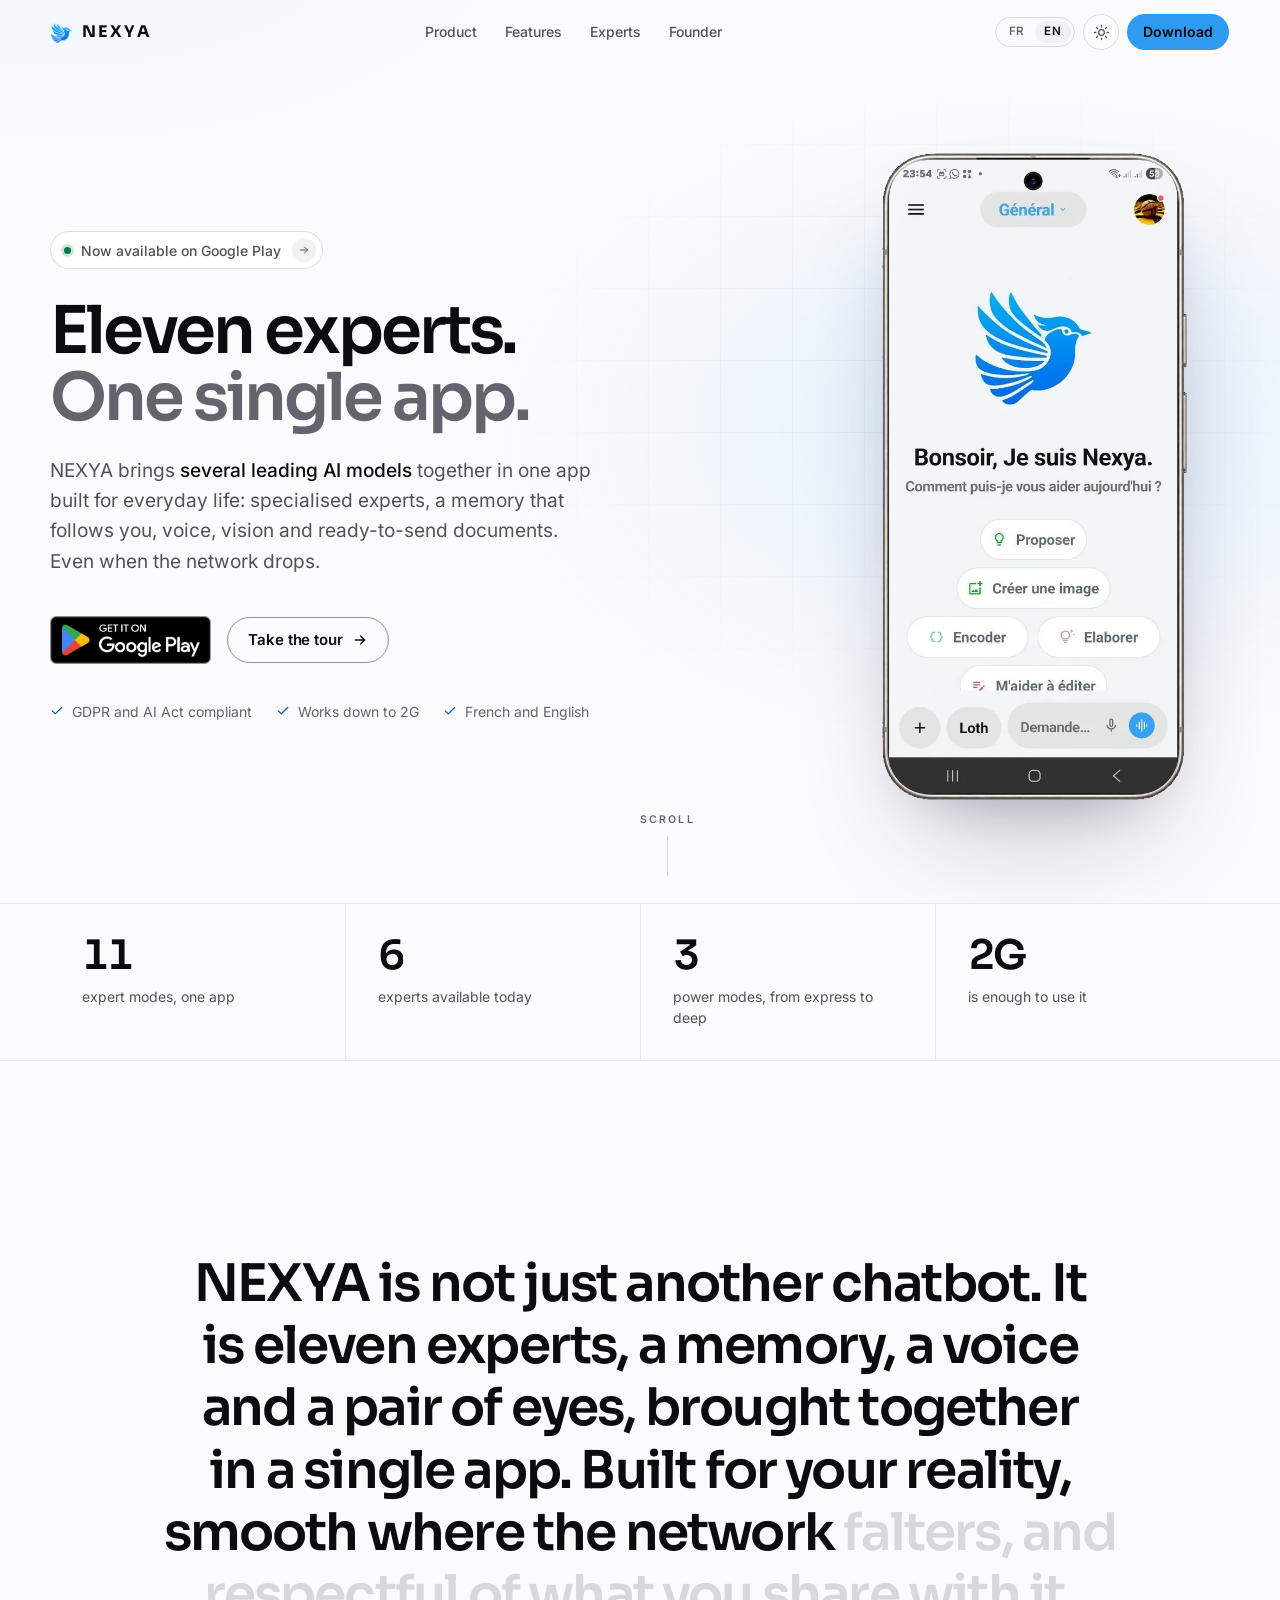
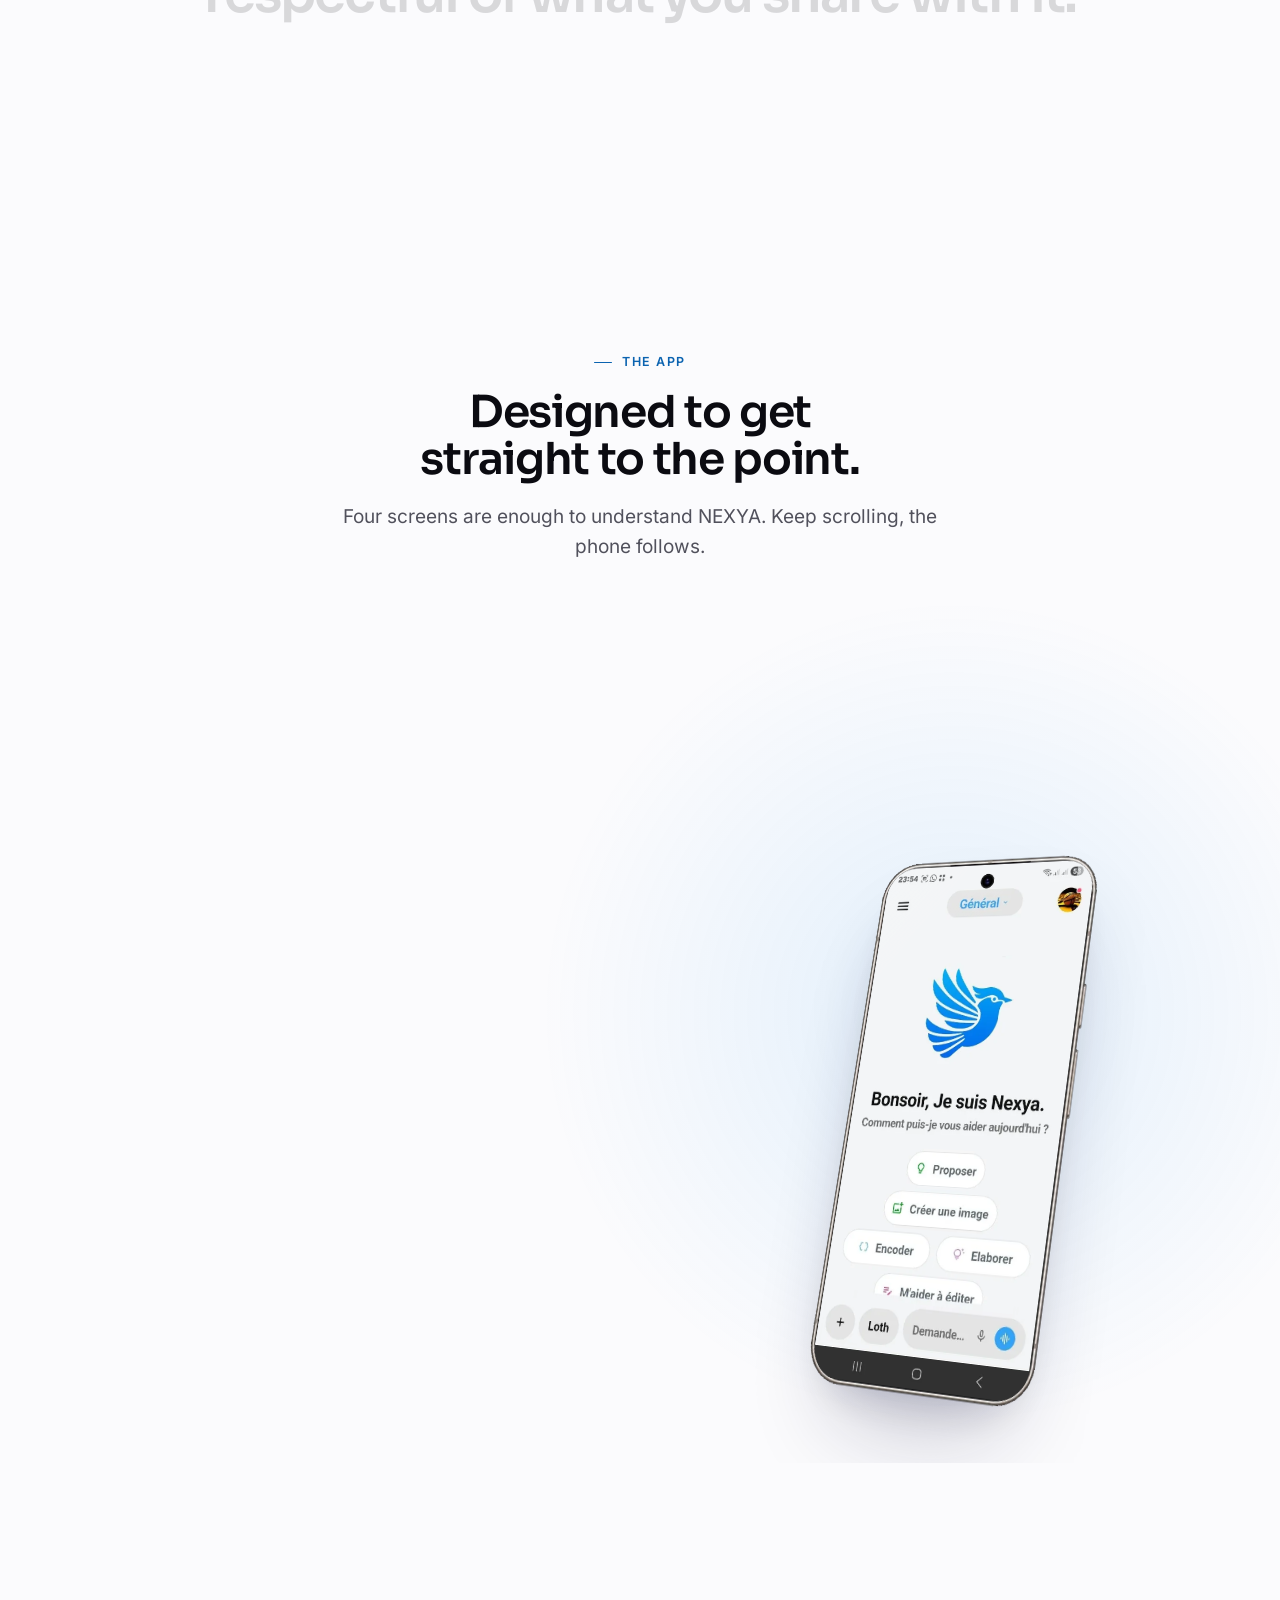
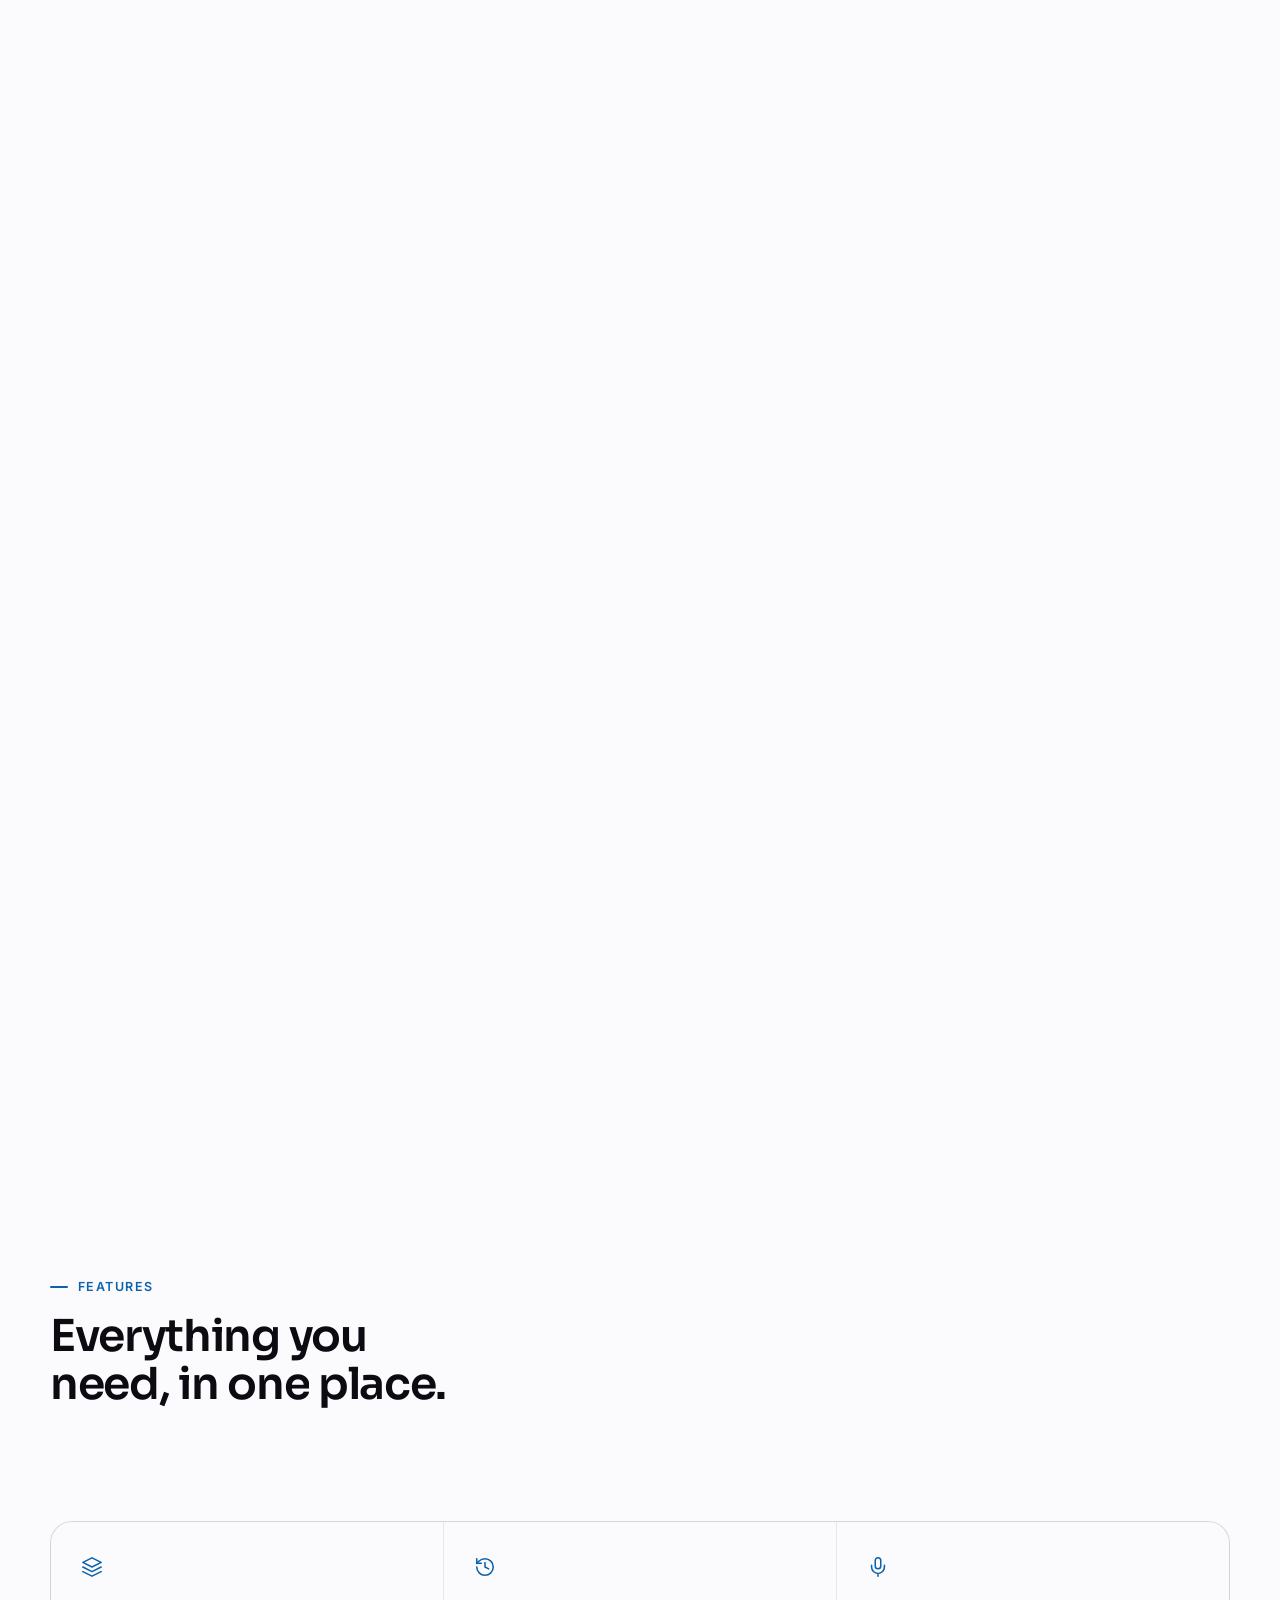
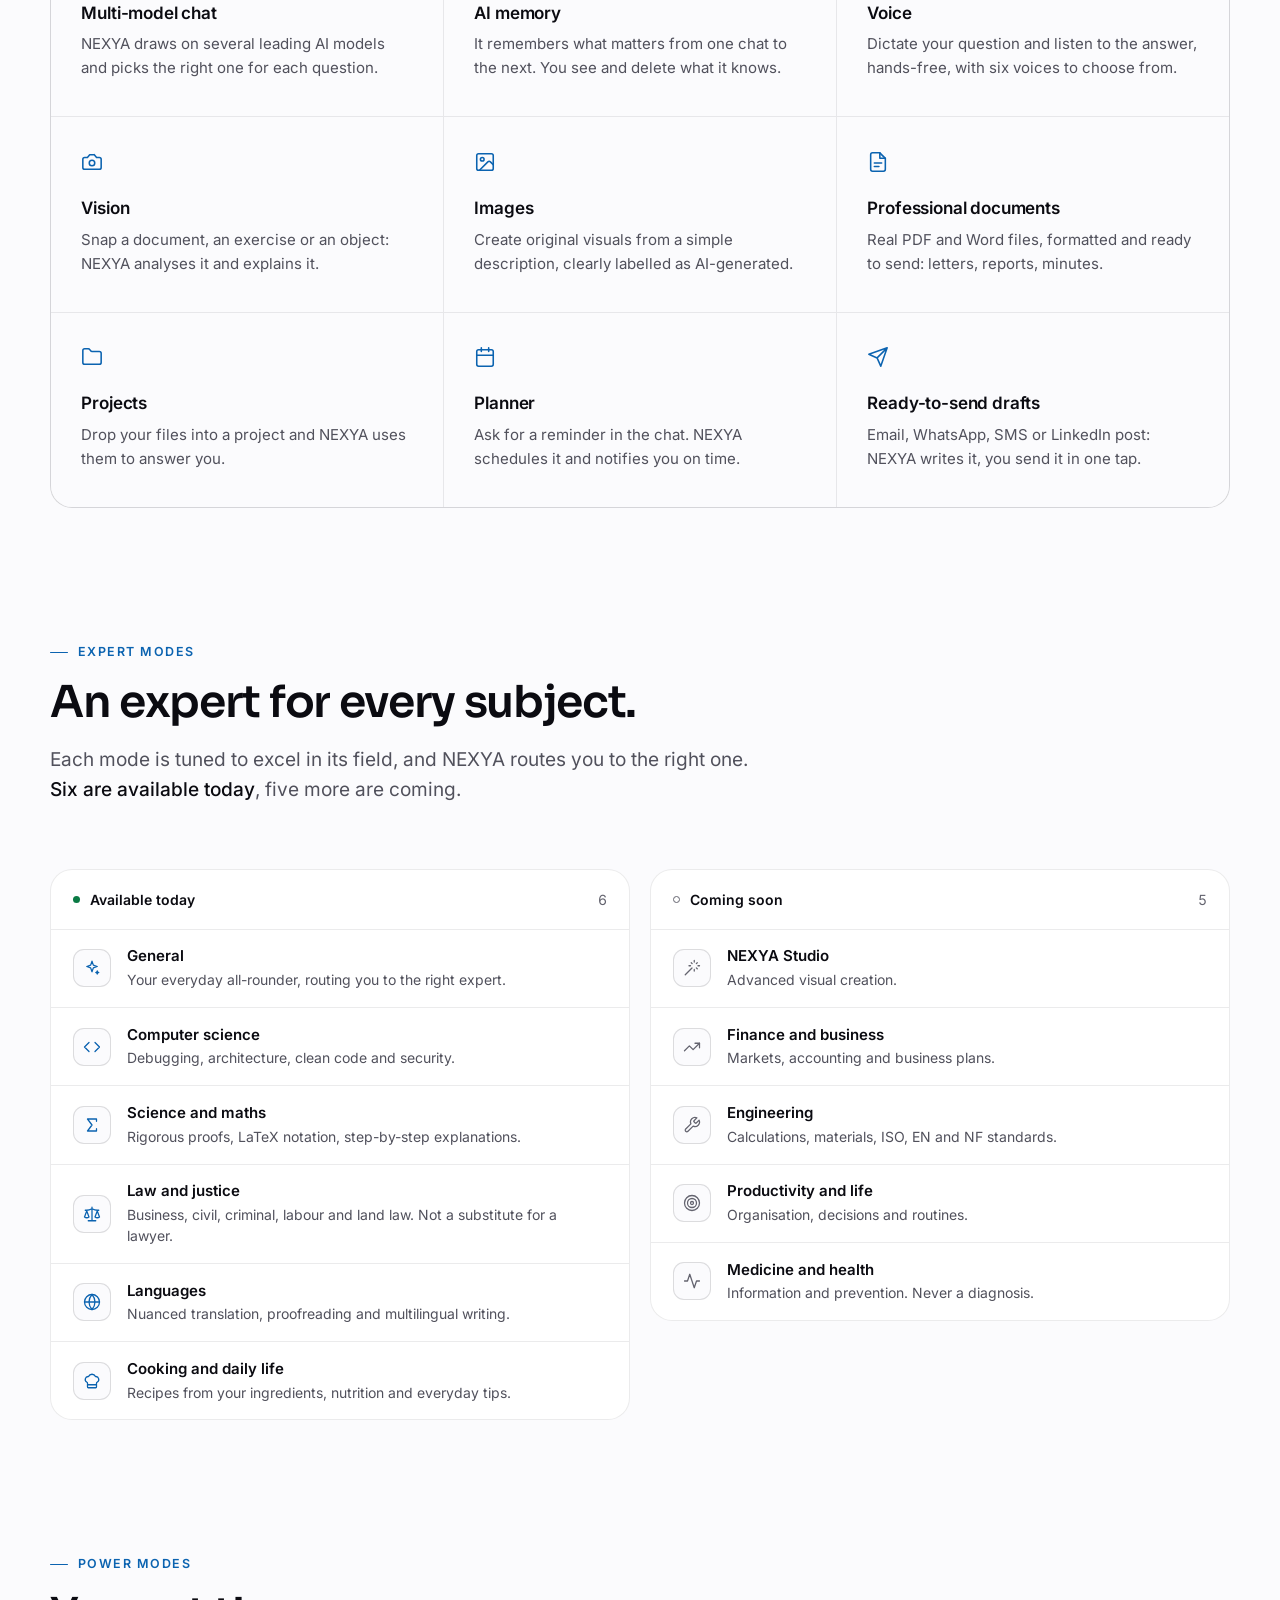
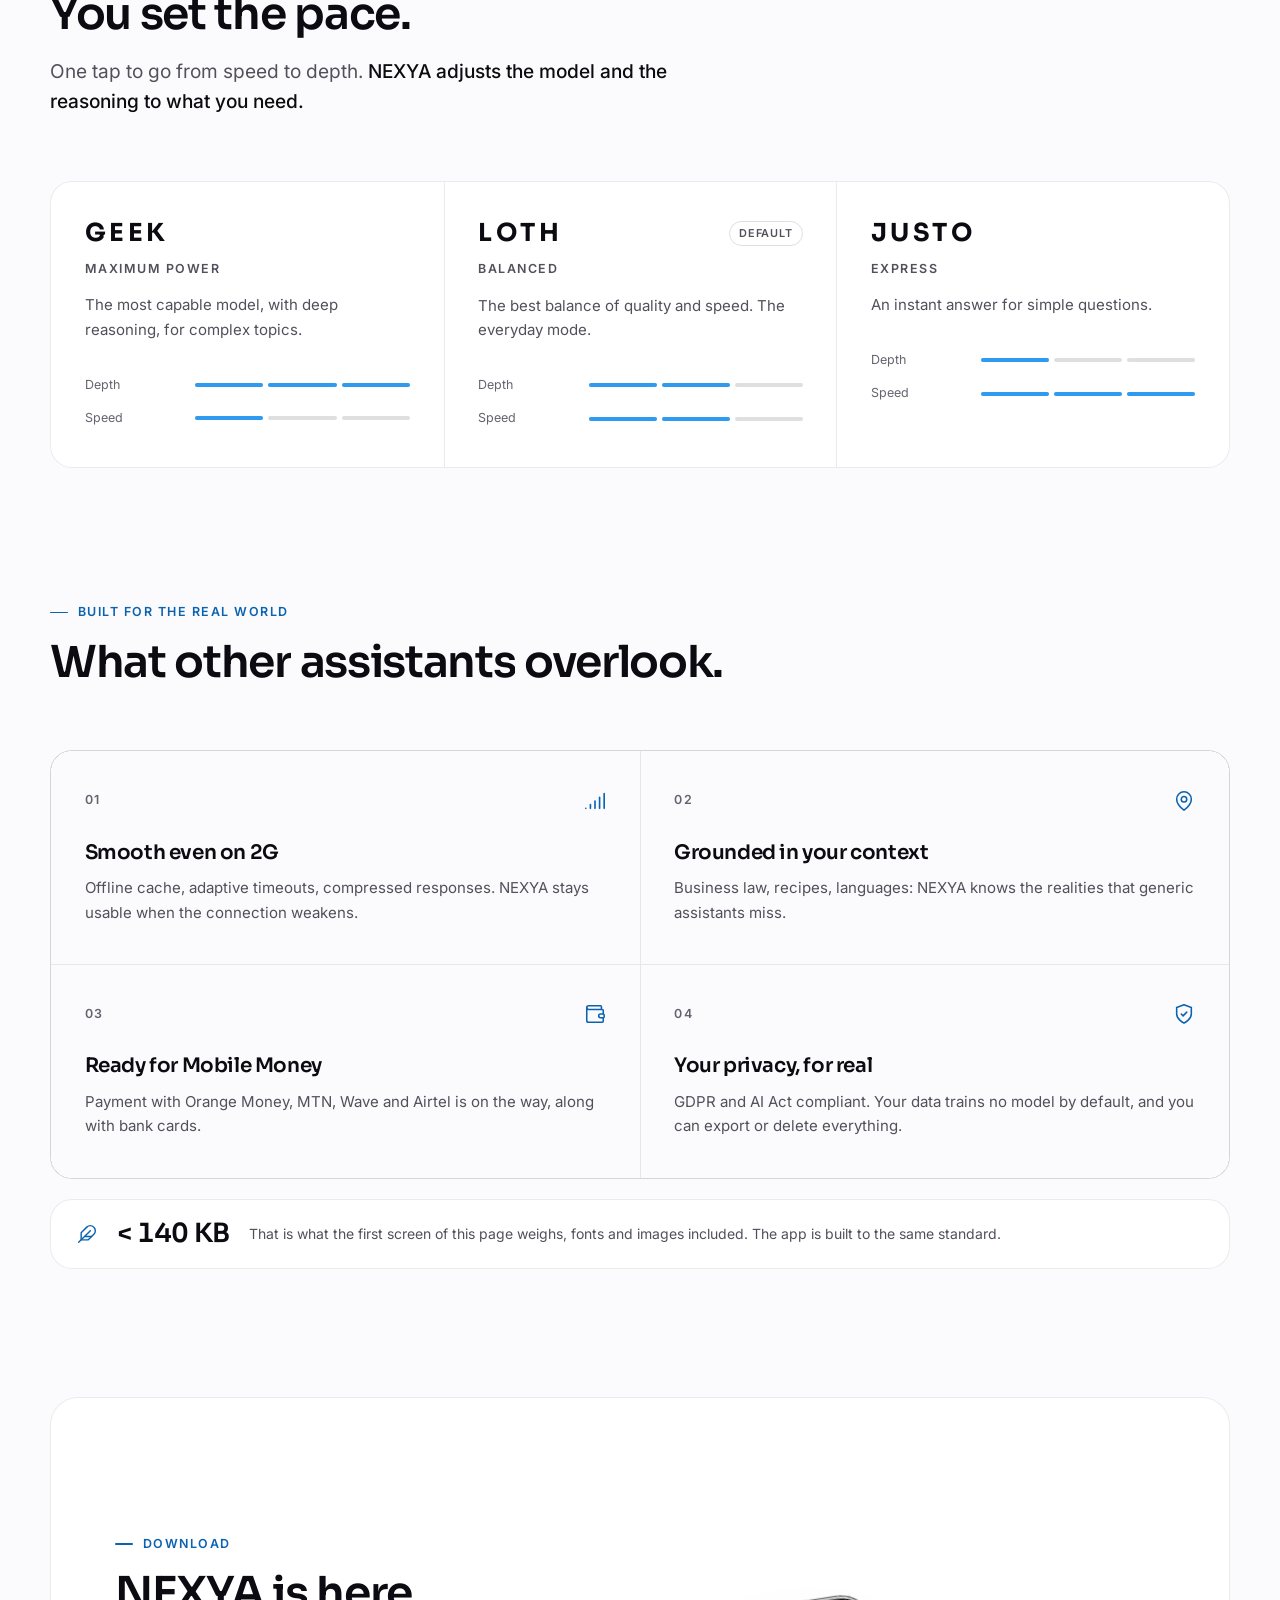
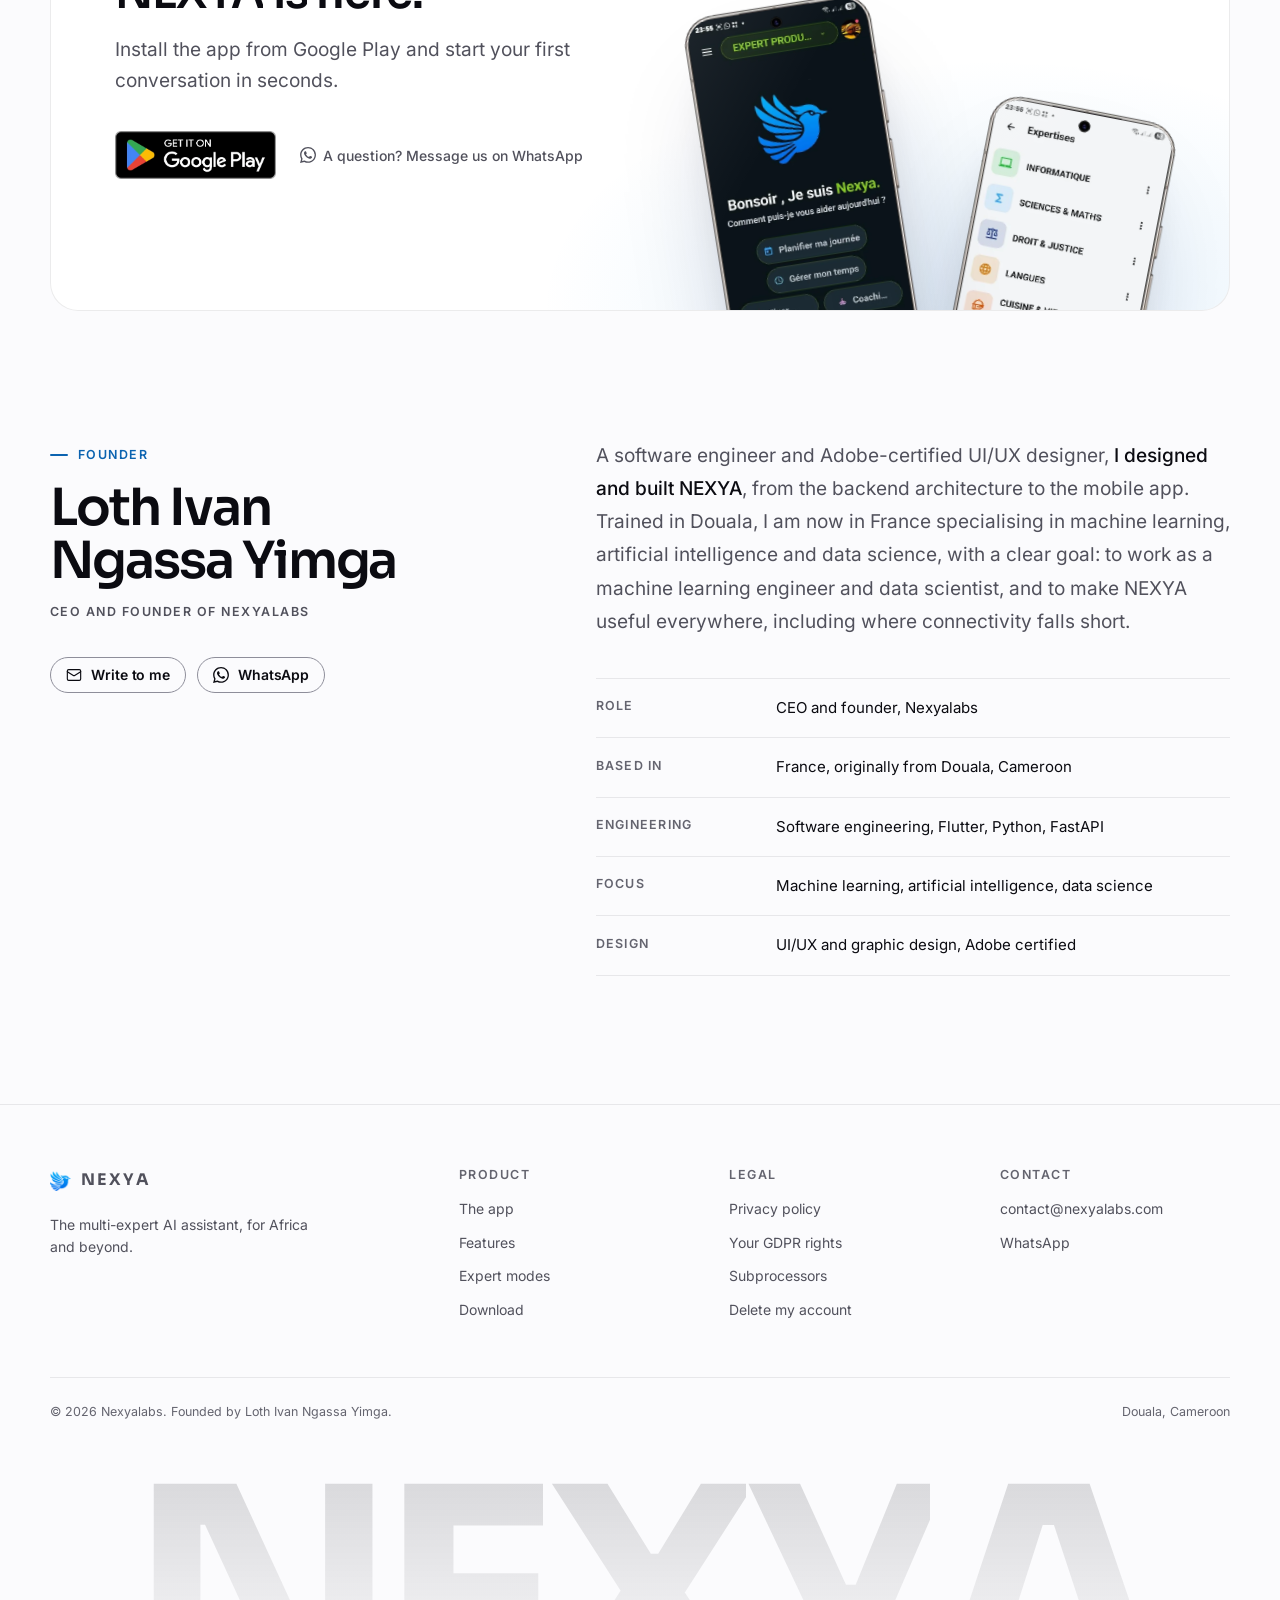
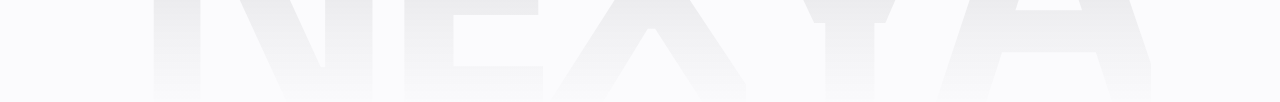
==== en/index.html @ d7c9ae54 "Refonte complète du site : nouvelle identité, mise en mouvement et version anglaise - Accueil réécri" ====
<!DOCTYPE html>
<html lang="en">
<head>
<meta charset="utf-8">
<meta name="viewport" content="width=device-width, initial-scale=1, viewport-fit=cover">
<title>NEXYA AI - Eleven experts, one app | Nexyalabs</title>
<meta name="description" content="NEXYA AI is a mobile AI assistant bringing together eleven expert modes, AI memory, voice, vision and document generation. Available on Google Play, smooth even on 2G.">
<meta name="theme-color" content="#08080B">
<script>(function(d){var r=d.documentElement,t;try{t=localStorage.getItem('nx-theme')}catch(e){}if(t!=='light'&&t!=='dark'){t=matchMedia('(prefers-color-scheme: light)').matches?'light':'dark'}r.setAttribute('data-theme',t);r.classList.add('js');if(t==='light'){var m=d.querySelector('meta[name="theme-color"]');if(m)m.content='#FBFBFD'}})(document)</script>
<meta name="author" content="Loth Ivan Ngassa Yimga">
<meta name="robots" content="index, follow, max-image-preview:large">
<link rel="canonical" href="https://nexyalabs.com/en">
<link rel="alternate" hreflang="fr" href="https://nexyalabs.com/">
<link rel="alternate" hreflang="en" href="https://nexyalabs.com/en">
<link rel="alternate" hreflang="x-default" href="https://nexyalabs.com/">

<meta property="og:type" content="website">
<meta property="og:site_name" content="NEXYA AI">
<meta property="og:title" content="NEXYA AI - Eleven experts, one app">
<meta property="og:description" content="The multi-expert AI assistant for Africa and beyond. Available on Google Play.">
<meta property="og:url" content="https://nexyalabs.com/en">
<meta property="og:image" content="https://nexyalabs.com/assets/images/og-image-en.jpg">
<meta property="og:image:width" content="1200">
<meta property="og:image:height" content="630">
<meta property="og:image:type" content="image/jpeg">
<meta property="og:image:alt" content="The NEXYA AI app on a phone">
<meta property="og:locale" content="en_US">
<meta property="og:locale:alternate" content="fr_FR">
<meta name="twitter:card" content="summary_large_image">
<meta name="twitter:title" content="NEXYA AI - Eleven experts, one app">
<meta name="twitter:description" content="The multi-expert AI assistant for Africa and beyond. Available on Google Play.">
<meta name="twitter:image" content="https://nexyalabs.com/assets/images/og-image-en.jpg">

<link rel="icon" type="image/png" sizes="32x32" href="/assets/images/favicon-32.png">
<link rel="icon" type="image/png" sizes="192x192" href="/assets/images/icon-192.png">
<link rel="apple-touch-icon" href="/assets/images/apple-touch-icon.png">
<link rel="manifest" href="/site.webmanifest">

<link rel="preload" href="/assets/fonts/inter-latin.woff2" as="font" type="font/woff2" crossorigin>
<link rel="preload" href="/assets/fonts/sora-latin.woff2" as="font" type="font/woff2" crossorigin>
<link rel="stylesheet" href="/assets/css/base.css">

<script type="application/ld+json">
{
  "@context": "https://schema.org",
  "@graph": [
    {
      "@type": "Organization",
      "@id": "https://nexyalabs.com/#organisation",
      "name": "Nexyalabs",
      "url": "https://nexyalabs.com/",
      "logo": "https://nexyalabs.com/assets/images/icon-512.png",
      "email": "contact@nexyalabs.com",
      "description": "Nexyalabs conçoit NEXYA AI, un assistant d'intelligence artificielle mobile multi-expert et multi-modèles, pour l'Afrique et au-delà.",
      "foundingLocation": { "@type": "Place", "name": "Douala, Cameroun" },
      "founder": { "@id": "https://nexyalabs.com/#loth-ivan-ngassa-yimga" }
    },
    {
      "@type": "WebSite",
      "@id": "https://nexyalabs.com/#site",
      "url": "https://nexyalabs.com/",
      "name": "NEXYA AI",
      "inLanguage": ["fr", "en"],
      "publisher": { "@id": "https://nexyalabs.com/#organisation" }
    },
    {
      "@type": "MobileApplication",
      "@id": "https://nexyalabs.com/#application",
      "name": "NEXYA AI",
      "operatingSystem": "Android",
      "applicationCategory": "ProductivityApplication",
      "softwareVersion": "1.0.0",
      "url": "https://play.google.com/store/apps/details?id=com.nexyalabs.nexya",
      "installUrl": "https://play.google.com/store/apps/details?id=com.nexyalabs.nexya",
      "inLanguage": ["fr", "en"],
      "description": "Assistant d'intelligence artificielle mobile : onze modes experts, trois modes de puissance, mémoire IA, voix, vision, génération d'images et de documents PDF et Word, planificateur. Optimisé pour les réseaux lents jusqu'à la 2G.",
      "publisher": { "@id": "https://nexyalabs.com/#organisation" },
      "author": { "@id": "https://nexyalabs.com/#loth-ivan-ngassa-yimga" }
    },
    {
      "@type": "Person",
      "@id": "https://nexyalabs.com/#loth-ivan-ngassa-yimga",
      "name": "Loth Ivan Ngassa Yimga",
      "givenName": "Loth Ivan",
      "familyName": "Ngassa Yimga",
      "alternateName": ["Loth Ngassa", "Ivan Ngassa", "Loth Ivan Ngassa"],
      "url": "https://nexyalabs.com/#fondateur",
      "jobTitle": "CEO et Fondateur de Nexyalabs",
      "description": "Loth Ivan Ngassa Yimga est un ingénieur logiciel camerounais, CEO et fondateur de Nexyalabs et créateur de NEXYA AI, un assistant d'intelligence artificielle mobile multi-expert. Originaire de Douala et désormais basé en France, il se spécialise en machine learning, intelligence artificielle et data science, avec l'objectif de devenir machine learning engineer et data scientist. Il est également graphiste et designer UI/UX certifié Adobe.",
      "disambiguatingDescription": "Cameroonian software engineer, CEO and founder of Nexyalabs and creator of the NEXYA AI app. Based in France, specialising in machine learning, artificial intelligence and data science, aiming to work as a machine learning engineer and data scientist. Adobe-certified UI/UX and graphic designer.",
      "worksFor": { "@id": "https://nexyalabs.com/#organisation" },
      "nationality": { "@type": "Country", "name": "Cameroun" },
      "homeLocation": { "@type": "Place", "name": "France", "address": { "@type": "PostalAddress", "addressCountry": "FR" } },
      "alumniOf": { "@type": "CollegeOrUniversity", "name": "École Nationale Supérieure Polytechnique de Douala", "address": { "@type": "PostalAddress", "addressLocality": "Douala", "addressCountry": "CM" } },
      "hasOccupation": [
        { "@type": "Occupation", "name": "Ingénieur logiciel" },
        { "@type": "Occupation", "name": "Designer UI/UX" },
        { "@type": "Occupation", "name": "Entrepreneur tech" }
      ],
      "hasCredential": {
        "@type": "EducationalOccupationalCredential",
        "credentialCategory": "certification",
        "name": "Certification Adobe en design UI/UX",
        "recognizedBy": { "@type": "Organization", "name": "Adobe" }
      },
      "knowsAbout": ["Ingénierie logicielle", "Software engineering", "Développement mobile", "Flutter", "Dart", "Python", "FastAPI", "Intelligence artificielle", "Machine learning", "Data science", "Grands modèles de langage (LLM)", "Retrieval-augmented generation (RAG)", "Design UI/UX", "Design graphique", "Adobe Creative Cloud", "Entrepreneuriat technologique"],
      "knowsLanguage": ["fr", "en"]
    }
  ]
}
</script>

<style>
/* ===================== Page d'accueil ===================== */
.section{padding-block:var(--section);position:relative}
.sec-head{max-width:44rem;margin-bottom:clamp(2.75rem,5vw,4.25rem)}
.sec-head--center{margin-inline:auto;text-align:center}
.sec-head--center .kicker{justify-content:center}
.sec-head .h2{margin:1.1rem 0 1.15rem}
.lead strong{color:var(--text);font-weight:500}

/* --- Apparitions generiques --- */
.js [data-reveal]{opacity:0;transform:translateY(22px);transition:opacity 1s var(--ease),transform 1s var(--ease);transition-delay:calc(var(--d,0) * 80ms)}
.js [data-reveal].in{opacity:1;transform:none}

/* --- Mots qui montent depuis un masque --- */
.w{display:inline-block;overflow:hidden;vertical-align:top;padding-bottom:.14em;margin-bottom:-.14em}
.wi{display:inline-block}
@keyframes wordUp{from{transform:translateY(115%)}to{transform:none}}
.hero__title .wi{animation:wordUp 1.15s var(--ease) both;animation-delay:calc(var(--wi) * 75ms + 220ms)}
.js [data-reveal][data-split]{opacity:1;transform:none}
.js [data-split] .wi{transform:translateY(115%);transition:transform 1.1s var(--ease);transition-delay:calc(var(--wi) * 45ms)}
.js [data-split].in .wi{transform:none}

/* --- Entree du hero (CSS pur : visible meme sans JavaScript) --- */
@keyframes rise{from{opacity:0;transform:translateY(18px);filter:blur(8px)}to{opacity:1;transform:none;filter:none}}
[data-rise]{animation:rise 1.05s var(--ease) both;animation-delay:calc(var(--i,0) * 90ms + 120ms)}
@keyframes deviceIn{from{opacity:0;transform:translateY(80px) scale(.92) rotateX(14deg);filter:blur(14px)}to{opacity:1;transform:none;filter:none}}
.device-in{animation:deviceIn 1.7s var(--ease) both;animation-delay:.35s;transform-origin:50% 85%}
@keyframes wake{to{opacity:0}}
@keyframes glint{to{background-position:-40% 0}}

/* --- Hero --- */
.hero{position:relative;isolation:isolate;overflow:clip;padding:clamp(7.5rem,13vw,9.5rem) 0 clamp(4.5rem,8vw,6.5rem)}
.hero::before{content:'';position:absolute;inset:-10% -20% auto;height:130%;z-index:-2;pointer-events:none;
  background:radial-gradient(42% 40% at 72% 44%,var(--glow),transparent 72%),radial-gradient(38% 30% at 18% 0,rgba(var(--accent-rgb),.07),transparent 70%)}
.hero::after{content:'';position:absolute;inset:0;z-index:-1;pointer-events:none;opacity:.5;
  background-image:linear-gradient(var(--line) 1px,transparent 1px),linear-gradient(90deg,var(--line) 1px,transparent 1px);background-size:72px 72px;
  -webkit-mask-image:radial-gradient(52% 58% at 72% 42%,#000,transparent 72%);mask-image:radial-gradient(52% 58% at 72% 42%,#000,transparent 72%)}
.hero__grid{display:grid;grid-template-columns:1.3fr .7fr;align-items:center;gap:clamp(2.5rem,5vw,4.5rem)}
.hero__copy{will-change:transform,opacity}
.pill-link{display:inline-flex;align-items:center;gap:.65rem;padding:.38rem .42rem .38rem .8rem;border:1px solid var(--line-2);border-radius:var(--r-pill);background:var(--surface);font-size:var(--fs-sm);font-weight:500;color:var(--text-2);transition:border-color var(--t-fast),color var(--t-fast)}
.pill-link:hover{border-color:var(--line-ui);color:var(--text)}
.pill-link .dot{width:7px;height:7px;border-radius:50%;background:var(--ok);box-shadow:0 0 0 3px color-mix(in srgb,var(--ok) 20%,transparent)}
.pill-link .go{display:inline-grid;place-items:center;width:24px;height:24px;border-radius:50%;background:var(--surface-2)}
.pill-link .go svg{width:12px;height:12px;transition:transform var(--t) var(--ease)}
.pill-link:hover .go svg{transform:translateX(2px)}
.hero__title{font:600 clamp(2.4rem,5.4vw - .2rem,4.25rem)/1.02 var(--font-display);letter-spacing:-.045em;margin:1.75rem 0 1.5rem}
.hero__title .l{display:block}
.hero__title .l2{color:var(--text-3)}
.hero__sub{max-width:34rem}
.hero__cta{display:flex;flex-wrap:wrap;align-items:center;gap:1rem;margin-top:2.4rem}
.hero__facts{display:flex;flex-wrap:wrap;gap:.6rem 1.5rem;margin-top:2.25rem;font-size:var(--fs-sm);color:var(--text-3)}
.hero__facts li{display:inline-flex;align-items:center;gap:.5rem}
.hero__facts svg{width:14px;height:14px;color:var(--accent)}
.hero__visual{display:grid;place-items:center;position:relative;will-change:transform}
.tilt{will-change:transform;transform-style:preserve-3d}
.cue{position:absolute;left:50%;bottom:clamp(1.25rem,3vh,2rem);transform:translateX(-50%);display:flex;flex-direction:column;align-items:center;gap:.7rem;font:600 .66rem/1 var(--font-ui);letter-spacing:.2em;text-transform:uppercase;color:var(--text-3);transition:opacity .6s var(--ease);animation:rise 1s var(--ease) both 1.6s}
.cue i{position:relative;display:block;width:1px;height:40px;background:var(--line-2);overflow:hidden}
.cue i::after{content:'';position:absolute;left:0;top:-45%;width:100%;height:45%;background:var(--text-2);animation:cueRun 2.4s cubic-bezier(.65,0,.35,1) infinite 2.4s}
@keyframes cueRun{to{top:100%}}
.cue.is-gone{opacity:0}
.cue.is-gone i::after{animation-play-state:paused}

/* --- Telephone --- */
.device{position:relative;margin:0;width:var(--w,300px);aspect-ratio:568/1200}
.device::before{content:'';position:absolute;inset:1.2% 2%;border-radius:14% / 6.6%;box-shadow:var(--shadow-device);z-index:0}
.device__screen{position:absolute;left:2.6408%;top:1.1667%;width:94.0141%;height:97.75%;overflow:hidden;border-radius:13.11% / 5.97%;background:#000;z-index:1;isolation:isolate}
.device__screen::after{content:'';position:absolute;inset:0;z-index:3;pointer-events:none;background:linear-gradient(128deg,rgba(255,255,255,.075),rgba(255,255,255,0) 34%)}
.device__wake{position:absolute;inset:0;z-index:2;background:#000;pointer-events:none;animation:wake 1.2s ease both 1.45s}
.device__glint{position:absolute;inset:0;z-index:4;pointer-events:none;background:linear-gradient(112deg,transparent 38%,rgba(255,255,255,.18) 50%,transparent 62%);background-size:260% 100%;background-position:130% 0;animation:glint 1.8s var(--ease) both 2.05s}
.device__frame{position:absolute;inset:0;z-index:2;pointer-events:none}
.device__frame img{width:100%;height:100%}
.shot{position:absolute;inset:0;width:100%;height:100%;object-fit:cover;object-position:center top}
.shot[data-v="light"],:root[data-theme="light"] .shot[data-v="dark"]{display:none}
:root[data-theme="light"] .shot[data-v="light"]{display:block}
.hero .device{--w:clamp(250px,24vw,312px)}

/* --- Bandeau de preuves --- */
.proof{border-block:1px solid var(--line)}
.proof__in{display:grid;grid-template-columns:repeat(4,1fr)}
.proof__item{padding:2rem clamp(1rem,2.5vw,2rem)}
.proof__item+.proof__item{border-left:1px solid var(--line)}
.proof__v{font:600 clamp(1.9rem,1.5rem + 1.3vw,2.6rem)/1 var(--font-display);letter-spacing:-.04em;font-variant-numeric:tabular-nums}
.proof__l{margin-top:.65rem;font-size:var(--fs-sm);color:var(--text-2);line-height:1.45}

/* --- Manifeste : les mots s'allument au defilement --- */
.manifesto{padding-block:clamp(6.5rem,15vw,12rem)}
.manifesto__text{max-width:20em;margin-inline:auto;text-align:center;font:600 clamp(1.75rem,1rem + 2.8vw,3.3rem)/1.2 var(--font-display);letter-spacing:-.035em;text-wrap:balance}
.js .manifesto__text .lw{opacity:.14;transition:opacity .2s linear}

/* --- Visite guidee epinglee --- */
.tour{padding-top:var(--section);overflow-x:clip}
.tour .sec-head{margin-bottom:0}
.js .tour__pin{position:relative;height:calc(100svh + 4 * 80svh)}
.js .tour__sticky{position:sticky;top:0;height:100svh;display:flex;align-items:center;overflow:hidden}
html:not(.js) .tour__sticky{padding-block:4rem}
.tour__grid{display:grid;grid-template-columns:1fr 1fr;align-items:center;gap:clamp(2rem,6vw,6rem)}
.tour__text{max-width:31rem;will-change:transform,opacity}
.tour__count{font:600 var(--fs-xs)/1 var(--font-ui);letter-spacing:.16em;color:var(--text-3);font-variant-numeric:tabular-nums;margin-bottom:1.6rem}
.tour__count b{color:var(--accent);font-weight:600}
.tour__steps{display:grid}
html:not(.js) .step+.step{margin-top:2.75rem}
.step h3{font:600 clamp(1.75rem,1.2rem + 1.7vw,2.7rem)/1.08 var(--font-display);letter-spacing:-.04em;margin-bottom:1.1rem;text-wrap:balance}
.step p{max-width:27rem;color:var(--text-2);font-size:var(--fs-lead);line-height:1.6}
.js .step{grid-area:1/1}
.js .step h3,.js .step p{opacity:0;transform:translateY(28px);filter:blur(8px);transition:transform .95s var(--ease),opacity .55s var(--ease),filter .55s var(--ease)}
.js .step.is-past h3,.js .step.is-past p{transform:translateY(-28px)}
.js .step.is-on h3,.js .step.is-on p{opacity:1;transform:none;filter:none}
.js .step.is-on p{transition-delay:.09s}
.tour__bars{display:flex;gap:.45rem;margin-top:2.6rem}
html:not(.js) .tour__bars,html:not(.js) .tour__count{display:none}
.tour__bar{position:relative;width:46px;height:30px;border-radius:6px}
.tour__bar::before,.tour__bar i{content:'';position:absolute;left:0;right:0;top:50%;height:3px;margin-top:-1.5px;border-radius:3px}
.tour__bar::before{background:var(--line-2)}
.tour__bar i{background:var(--accent-solid);transform:scaleX(0);transform-origin:left center}
.tour__stage{position:relative;display:grid;place-items:center;perspective:1700px}
.tour__stage::before{content:'';position:absolute;width:150%;aspect-ratio:1;border-radius:50%;background:radial-gradient(closest-side,var(--glow),transparent);z-index:-1;pointer-events:none}
.tour__dev{transform-style:preserve-3d;will-change:transform}
.tour .device{--w:min(310px,calc((100svh - 170px) / 2.113))}
[data-device="tour"] .shot{opacity:0;transform:translateY(2.5%) scale(1.04);filter:blur(8px);transition:opacity .7s var(--ease),transform 1.15s var(--ease),filter .7s var(--ease)}
[data-device="tour"] .shot.is-on{opacity:1;transform:none;filter:none}

/* --- Fonctionnalites --- */
.grid9{display:grid;grid-template-columns:repeat(3,1fr);gap:1px;background:var(--line);border:1px solid var(--line);border-radius:var(--r-lg);overflow:hidden}
.cell{position:relative;isolation:isolate;background:var(--bg);padding:2.1rem 1.9rem 2.25rem}
.cell::before{content:'';position:absolute;inset:0;z-index:-1;opacity:0;transition:opacity var(--t);background:radial-gradient(380px circle at var(--mx,50%) var(--my,50%),rgba(var(--accent-rgb),.085),transparent 45%)}
.cell:hover::before{opacity:1}
.cell svg{width:22px;height:22px;color:var(--accent);margin-bottom:1.5rem}
.cell h3{font:600 var(--fs-h3)/1.3 var(--font-ui);letter-spacing:-.01em;margin-bottom:.55rem}
.cell p{color:var(--text-2);line-height:1.6}

/* --- Icones qui se dessinent --- */
.js .draw svg{stroke-dasharray:100;stroke-dashoffset:100;transition:stroke-dashoffset 1.6s var(--ease) .25s}
.js .draw.in svg,.js .in .draw svg{stroke-dashoffset:0}

/* --- Experts --- */
.experts{display:grid;grid-template-columns:1fr 1fr;gap:1.25rem;align-items:start}
.panel{border:1px solid var(--line);border-radius:var(--r-lg);background:var(--surface);overflow:hidden}
.panel__head{display:flex;align-items:center;justify-content:space-between;gap:1rem;padding:1.1rem 1.4rem;border-bottom:1px solid var(--line)}
.panel__head h3{display:inline-flex;align-items:center;gap:.6rem;font:600 var(--fs-sm)/1 var(--font-ui)}
.panel__head .dot{width:7px;height:7px;border-radius:50%;background:var(--ok)}
.panel--soon .panel__head .dot{background:transparent;border:1.5px solid var(--text-3)}
.panel__head .count{font-size:var(--fs-sm);color:var(--text-3);font-variant-numeric:tabular-nums}
.xrow{display:grid;grid-template-columns:auto 1fr;align-items:center;gap:1rem;padding:1.05rem 1.4rem;border-bottom:1px solid var(--line);transition:background-color var(--t-fast)}
.xrow:last-child{border-bottom:0}
.xrow:hover{background:var(--hover)}
.js .panel .xrow{opacity:0;transform:translateY(10px);transition:opacity .8s var(--ease),transform .8s var(--ease),background-color var(--t-fast)}
.js .panel.in .xrow{opacity:1;transform:none}
.js .panel.in .xrow:nth-child(2){transition-delay:.06s}.js .panel.in .xrow:nth-child(3){transition-delay:.12s}
.js .panel.in .xrow:nth-child(4){transition-delay:.18s}.js .panel.in .xrow:nth-child(5){transition-delay:.24s}
.js .panel.in .xrow:nth-child(6){transition-delay:.3s}
.xrow__ic{display:grid;place-items:center;width:38px;height:38px;border-radius:11px;border:1px solid var(--line-2);background:var(--bg);color:var(--accent)}
.panel--soon .xrow__ic{color:var(--text-3)}
.xrow__ic svg{width:18px;height:18px}
.xrow h4{font:600 var(--fs-body)/1.3 var(--font-ui);margin:0}
.xrow p{margin-top:.2rem;font-size:var(--fs-sm);line-height:1.5;color:var(--text-2)}

/* --- Modes de puissance --- */
.power{display:grid;grid-template-columns:repeat(3,1fr);border:1px solid var(--line);border-radius:var(--r-lg);background:var(--surface);overflow:hidden}
.mode{position:relative;padding:2.4rem 2.1rem}
.mode+.mode{border-left:1px solid var(--line)}
.mode__top{display:flex;align-items:center;justify-content:space-between;gap:1rem}
.mode__name{font:700 1.55rem/1 var(--font-display);letter-spacing:.14em}
.mode__def{font:600 .68rem/1 var(--font-ui);letter-spacing:.08em;text-transform:uppercase;padding:.38rem .55rem;border-radius:var(--r-pill);border:1px solid var(--line-2);color:var(--text-2)}
.mode__tag{margin-top:.85rem;font:600 var(--fs-xs)/1 var(--font-ui);letter-spacing:.12em;text-transform:uppercase;color:var(--accent)}
.mode p{margin-top:1.1rem;color:var(--text-2)}
.meters{margin-top:2rem;display:grid;gap:.8rem}
.meter{display:grid;grid-template-columns:6rem 1fr;align-items:center;gap:.9rem;font-size:var(--fs-xs);color:var(--text-3)}
.meter__bars{display:grid;grid-template-columns:repeat(3,1fr);gap:5px}
.meter__bars i{height:4px;border-radius:2px;background:var(--line-2);overflow:hidden;position:relative}
.meter__bars i.f::after{content:'';position:absolute;inset:0;background:var(--accent-solid);transform:scaleX(0);transform-origin:left;transition:transform .9s var(--ease)}
.meter__bars i.f:nth-child(2)::after{transition-delay:.14s}
.meter__bars i.f:nth-child(3)::after{transition-delay:.28s}
.power.in .meter__bars i.f::after,html:not(.js) .meter__bars i.f::after{transform:none}

/* --- Pourquoi --- */
.why{display:grid;grid-template-columns:repeat(2,1fr);gap:1px;background:var(--line);border:1px solid var(--line);border-radius:var(--r-lg);overflow:hidden}
.why__item{background:var(--bg);padding:2.4rem 2.1rem}
.why__top{display:flex;align-items:center;justify-content:space-between;margin-bottom:1.75rem}
.why__n{font:600 var(--fs-xs)/1 var(--font-ui);letter-spacing:.12em;color:var(--text-3)}
.why__item svg{width:22px;height:22px;color:var(--accent)}
.why__item h3{font:600 1.25rem/1.3 var(--font-display);letter-spacing:-.02em;margin-bottom:.65rem}
.why__item p{color:var(--text-2)}
.weight{display:flex;flex-wrap:wrap;align-items:center;gap:.6rem 1.25rem;margin-top:1.25rem;padding:1.3rem 1.6rem;border:1px solid var(--line);border-radius:var(--r-lg);background:var(--surface);color:var(--text-2);font-size:var(--fs-sm)}
.weight b{font:600 1.65rem/1 var(--font-display);letter-spacing:-.03em;color:var(--text);font-variant-numeric:tabular-nums}
.weight svg{width:20px;height:20px;color:var(--accent)}

/* --- Telechargement --- */
.cta{position:relative;isolation:isolate;overflow:hidden;display:grid;grid-template-columns:1.05fr .95fr;align-items:center;gap:2rem;padding:clamp(2.5rem,6vw,5rem) clamp(1.75rem,5vw,4.5rem) 0;border:1px solid var(--line);border-radius:28px;background:var(--surface)}
.cta::before{content:'';position:absolute;inset:0;z-index:-1;pointer-events:none;background:radial-gradient(55% 70% at 80% 100%,var(--glow),transparent 70%)}
.cta__copy{padding-bottom:clamp(2.5rem,6vw,5rem)}
.cta__copy .h2{margin:1.1rem 0 1.1rem}
.cta__actions{display:flex;flex-wrap:wrap;align-items:center;gap:1rem 1.5rem;margin-top:2.2rem}
.textlink{display:inline-flex;align-items:center;gap:.45rem;font-size:var(--fs-sm);font-weight:500;color:var(--text-2);transition:color var(--t-fast)}
.textlink:hover{color:var(--text)}
.textlink svg{width:16px;height:16px}
.cta__devices{position:relative;align-self:end;height:clamp(330px,34vw,440px)}
.cta__devices .device{position:absolute;--w:clamp(160px,15vw,200px);will-change:transform}
.cta__devices .d-back{right:4%;top:14%;transform:rotate(5deg)}
.cta__devices .d-front{left:6%;top:4%;transform:rotate(-4deg)}

/* --- Fondateur --- */
.founder{display:grid;grid-template-columns:.85fr 1.15fr;gap:clamp(2.5rem,6vw,6.5rem);align-items:start}
.founder__id{position:sticky;top:110px}
.founder__name{font:600 clamp(2.1rem,1.5rem + 2.2vw,3.2rem)/1.04 var(--font-display);letter-spacing:-.04em;margin:1.1rem 0 1rem;text-wrap:balance}
.founder__role{font:600 var(--fs-xs)/1.4 var(--font-ui);letter-spacing:.12em;text-transform:uppercase;color:var(--text-2)}
.founder__links{display:flex;flex-wrap:wrap;gap:.65rem;margin-top:2.25rem}
.founder__bio{font-size:var(--fs-lead);line-height:1.75;color:var(--text-2);text-wrap:pretty}
.founder__bio strong{color:var(--text);font-weight:500}
.facts{margin-top:2.5rem;border-top:1px solid var(--line)}
.facts>div{display:grid;grid-template-columns:10rem 1fr;gap:1.25rem;padding:1.05rem 0;border-bottom:1px solid var(--line)}
.facts dt{font:600 var(--fs-xs)/1.5 var(--font-ui);letter-spacing:.1em;text-transform:uppercase;color:var(--text-3);padding-top:.1rem}
.facts dd{color:var(--text)}
.js .facts>div{opacity:0;transform:translateY(10px);transition:opacity .8s var(--ease),transform .8s var(--ease)}
.js .in .facts>div{opacity:1;transform:none}
.js .in .facts>div:nth-child(2){transition-delay:.07s}.js .in .facts>div:nth-child(3){transition-delay:.14s}
.js .in .facts>div:nth-child(4){transition-delay:.21s}.js .in .facts>div:nth-child(5){transition-delay:.28s}

/* --- Signature geante --- */
.wordmark{overflow:hidden;height:clamp(4.6rem,17.5vw,15.2rem);margin-top:3.5rem;pointer-events:none;user-select:none;-webkit-user-select:none}
.wordmark__in{display:block;text-align:center;white-space:nowrap;font:700 clamp(5.5rem,24vw,21.5rem)/.82 var(--font-display);letter-spacing:-.06em}
.wordmark .wi,html:not(.js) .wordmark__in{color:transparent;background:linear-gradient(180deg,color-mix(in srgb,var(--text) 14%,transparent) 0%,color-mix(in srgb,var(--text) 4%,transparent) 62%,transparent 92%);-webkit-background-clip:text;background-clip:text}
.js .wordmark .wi{transform:translateY(105%);transition:transform 1.4s var(--ease);transition-delay:calc(var(--wi) * 70ms)}
.js .wordmark.in .wi{transform:none}
.js .wordmark[data-reveal]{opacity:1;transform:none}
.footer{padding-bottom:0}

/* --- Responsive --- */
@media (min-width:901px) and (min-height:700px){
  .hero{min-height:100svh;display:flex;align-items:center}
  .hero>.wrap{width:min(100% - 2*var(--gutter),var(--maxw))}
}
@media (max-width:900px),(max-height:699px){ .cue{display:none} }
@media (max-width:1024px){ .grid9{grid-template-columns:repeat(2,1fr)} }
@media (max-width:900px){
  .hero__grid{grid-template-columns:1fr;text-align:center}
  .hero__copy{display:flex;flex-direction:column;align-items:center}
  .hero__cta,.hero__facts{justify-content:center}
  .hero__visual{margin-top:1rem}
  .hero .device{--w:min(262px,68vw)}
  .proof__in{grid-template-columns:repeat(2,1fr)}
  .proof__item:nth-child(3){border-left:0}
  .proof__item:nth-child(n+3){border-top:1px solid var(--line)}
  .js .tour__sticky{padding:76px 0 18px}
  .tour__grid{grid-template-columns:1fr;justify-items:center;text-align:center;gap:1.4rem}
  .tour__stage{order:-1}
  .tour .device{--w:min(236px,calc((100svh - 400px) / 2.113))}
  .tour__text{display:flex;flex-direction:column;align-items:center}
  .tour__count{margin-bottom:.9rem}
  .step h3{font-size:1.45rem;margin-bottom:.55rem}
  .step p{font-size:var(--fs-body);margin-inline:auto}
  .tour__bars{margin-top:1rem}
  .experts{grid-template-columns:1fr}
  .power{grid-template-columns:1fr}
  .mode+.mode{border-left:0;border-top:1px solid var(--line)}
  .cta{grid-template-columns:1fr;text-align:center}
  .cta__copy{padding-bottom:0}
  .cta__actions{justify-content:center}
  .cta__devices{height:clamp(300px,82vw,380px);width:min(100%,420px);margin-inline:auto}
  .cta__devices .device{--w:clamp(150px,40vw,190px)}
  .founder{grid-template-columns:1fr}
  .founder__id{position:static}
}
@media (max-width:640px){
  .grid9,.why{grid-template-columns:1fr}
  .facts>div{grid-template-columns:1fr;gap:.3rem}
}
</style>
</head>
<body>

<svg width="0" height="0" style="position:absolute" aria-hidden="true" focusable="false"><defs>
<symbol id="i-arrow" viewBox="0 0 24 24" fill="none" stroke="currentColor" stroke-width="2" stroke-linecap="round" stroke-linejoin="round"><path d="M5 12h14M13 6l6 6-6 6"/></symbol>
<symbol id="i-check" viewBox="0 0 24 24" fill="none" stroke="currentColor" stroke-width="2.2" stroke-linecap="round" stroke-linejoin="round"><path d="M20 6 9 17l-5-5"/></symbol>
<symbol id="i-sun" viewBox="0 0 24 24" fill="none" stroke="currentColor" stroke-width="1.8" stroke-linecap="round" stroke-linejoin="round"><circle cx="12" cy="12" r="4"/><path d="M12 2v2M12 20v2M4.93 4.93l1.41 1.41M17.66 17.66l1.41 1.41M2 12h2M20 12h2M6.34 17.66l-1.41 1.41M19.07 4.93l-1.41 1.41"/></symbol>
<symbol id="i-moon" viewBox="0 0 24 24" fill="none" stroke="currentColor" stroke-width="1.8" stroke-linecap="round" stroke-linejoin="round"><path d="M21 12.8A9 9 0 1 1 11.2 3a7 7 0 0 0 9.8 9.8z"/></symbol>
<symbol id="i-menu" viewBox="0 0 24 24" fill="none" stroke="currentColor" stroke-width="1.8" stroke-linecap="round"><path d="M4 8h16M4 16h16"/></symbol>
<symbol id="i-close" viewBox="0 0 24 24" fill="none" stroke="currentColor" stroke-width="1.8" stroke-linecap="round"><path d="M6 6l12 12M18 6 6 18"/></symbol>
<symbol id="i-layers" viewBox="0 0 24 24" fill="none" stroke="currentColor" stroke-width="1.7" stroke-linecap="round" stroke-linejoin="round"><path d="m12 2 10 5-10 5L2 7z"/><path d="m2 17 10 5 10-5M2 12l10 5 10-5"/></symbol>
<symbol id="i-memory" viewBox="0 0 24 24" fill="none" stroke="currentColor" stroke-width="1.7" stroke-linecap="round" stroke-linejoin="round"><path d="M3 12a9 9 0 1 0 9-9 9.75 9.75 0 0 0-6.74 2.74L3 8"/><path d="M3 3v5h5M12 7v5l4 2"/></symbol>
<symbol id="i-mic" viewBox="0 0 24 24" fill="none" stroke="currentColor" stroke-width="1.7" stroke-linecap="round" stroke-linejoin="round"><rect x="9" y="2" width="6" height="12" rx="3"/><path d="M19 10v2a7 7 0 0 1-14 0v-2M12 19v3"/></symbol>
<symbol id="i-camera" viewBox="0 0 24 24" fill="none" stroke="currentColor" stroke-width="1.7" stroke-linecap="round" stroke-linejoin="round"><path d="M14.5 4h-5L7 7H4a2 2 0 0 0-2 2v9a2 2 0 0 0 2 2h16a2 2 0 0 0 2-2V9a2 2 0 0 0-2-2h-3z"/><circle cx="12" cy="13" r="3"/></symbol>
<symbol id="i-image" viewBox="0 0 24 24" fill="none" stroke="currentColor" stroke-width="1.7" stroke-linecap="round" stroke-linejoin="round"><rect x="3" y="3" width="18" height="18" rx="2"/><circle cx="9" cy="9" r="2"/><path d="m21 15-3.1-3.1a2 2 0 0 0-2.8 0L6 21"/></symbol>
<symbol id="i-doc" viewBox="0 0 24 24" fill="none" stroke="currentColor" stroke-width="1.7" stroke-linecap="round" stroke-linejoin="round"><path d="M14 2H6a2 2 0 0 0-2 2v16a2 2 0 0 0 2 2h12a2 2 0 0 0 2-2V8z"/><path d="M14 2v6h6M8 13h8M8 17h5"/></symbol>
<symbol id="i-folder" viewBox="0 0 24 24" fill="none" stroke="currentColor" stroke-width="1.7" stroke-linecap="round" stroke-linejoin="round"><path d="M4 20h16a2 2 0 0 0 2-2V8a2 2 0 0 0-2-2h-7.9a2 2 0 0 1-1.69-.9L9.6 3.9A2 2 0 0 0 7.93 3H4a2 2 0 0 0-2 2v13c0 1.1.9 2 2 2z"/></symbol>
<symbol id="i-cal" viewBox="0 0 24 24" fill="none" stroke="currentColor" stroke-width="1.7" stroke-linecap="round" stroke-linejoin="round"><rect x="3" y="4" width="18" height="18" rx="2"/><path d="M16 2v4M8 2v4M3 10h18"/></symbol>
<symbol id="i-send" viewBox="0 0 24 24" fill="none" stroke="currentColor" stroke-width="1.7" stroke-linecap="round" stroke-linejoin="round"><path d="M22 2 11 13M22 2l-7 20-4-9-9-4z"/></symbol>
<symbol id="i-spark" viewBox="0 0 24 24" fill="none" stroke="currentColor" stroke-width="1.7" stroke-linecap="round" stroke-linejoin="round"><path d="m12 3 1.8 5.2L19 10l-5.2 1.8L12 17l-1.8-5.2L5 10l5.2-1.8z"/><path d="m19 16 .6 1.4L21 18l-1.4.6L19 20l-.6-1.4L17 18l1.4-.6z"/></symbol>
<symbol id="i-code" viewBox="0 0 24 24" fill="none" stroke="currentColor" stroke-width="1.7" stroke-linecap="round" stroke-linejoin="round"><path d="m16 18 6-6-6-6M8 6l-6 6 6 6"/></symbol>
<symbol id="i-sigma" viewBox="0 0 24 24" fill="none" stroke="currentColor" stroke-width="1.7" stroke-linecap="round" stroke-linejoin="round"><path d="M18 7V4H6l6 8-6 8h12v-3"/></symbol>
<symbol id="i-scale" viewBox="0 0 24 24" fill="none" stroke="currentColor" stroke-width="1.7" stroke-linecap="round" stroke-linejoin="round"><path d="m16 16 3-8 3 8c-.87.65-1.92 1-3 1s-2.13-.35-3-1zM2 16l3-8 3 8c-.87.65-1.92 1-3 1s-2.13-.35-3-1zM7 21h10M12 3v18M3 7h2c2 0 5-1 7-2 2 1 5 2 7 2h2"/></symbol>
<symbol id="i-globe" viewBox="0 0 24 24" fill="none" stroke="currentColor" stroke-width="1.7" stroke-linecap="round" stroke-linejoin="round"><circle cx="12" cy="12" r="10"/><path d="M2 12h20M12 2a15.3 15.3 0 0 1 4 10 15.3 15.3 0 0 1-4 10 15.3 15.3 0 0 1-4-10 15.3 15.3 0 0 1 4-10z"/></symbol>
<symbol id="i-chef" viewBox="0 0 24 24" fill="none" stroke="currentColor" stroke-width="1.7" stroke-linecap="round" stroke-linejoin="round"><path d="M17 21a1 1 0 0 0 1-1v-5.35c0-.46.32-.84.73-1.04a4 4 0 0 0-2.14-7.59 5 5 0 0 0-9.18 0 4 4 0 0 0-2.14 7.59c.41.2.73.58.73 1.04V20a1 1 0 0 0 1 1zM6 17h12"/></symbol>
<symbol id="i-wand" viewBox="0 0 24 24" fill="none" stroke="currentColor" stroke-width="1.7" stroke-linecap="round" stroke-linejoin="round"><path d="M15 4V2M15 16v-2M8 9h2M20 9h2M17.8 11.8 19 13M17.8 6.2 19 5M3 21l9-9M12.2 6.2 11 5"/></symbol>
<symbol id="i-trend" viewBox="0 0 24 24" fill="none" stroke="currentColor" stroke-width="1.7" stroke-linecap="round" stroke-linejoin="round"><path d="M22 7 13.5 15.5 8.5 10.5 2 17"/><path d="M16 7h6v6"/></symbol>
<symbol id="i-wrench" viewBox="0 0 24 24" fill="none" stroke="currentColor" stroke-width="1.7" stroke-linecap="round" stroke-linejoin="round"><path d="M14.7 6.3a1 1 0 0 0 0 1.4l1.6 1.6a1 1 0 0 0 1.4 0l3.77-3.77a6 6 0 0 1-7.94 7.94l-6.91 6.91a2.12 2.12 0 0 1-3-3l6.91-6.91a6 6 0 0 1 7.94-7.94z"/></symbol>
<symbol id="i-target" viewBox="0 0 24 24" fill="none" stroke="currentColor" stroke-width="1.7"><circle cx="12" cy="12" r="10"/><circle cx="12" cy="12" r="6"/><circle cx="12" cy="12" r="2"/></symbol>
<symbol id="i-pulse" viewBox="0 0 24 24" fill="none" stroke="currentColor" stroke-width="1.7" stroke-linecap="round" stroke-linejoin="round"><path d="M22 12h-4l-3 9L9 3l-3 9H2"/></symbol>
<symbol id="i-signal" viewBox="0 0 24 24" fill="none" stroke="currentColor" stroke-width="1.8" stroke-linecap="round" stroke-linejoin="round"><path d="M2 20h.01M7 20v-4M12 20v-8M17 20V8M22 4v16"/></symbol>
<symbol id="i-pin" viewBox="0 0 24 24" fill="none" stroke="currentColor" stroke-width="1.7" stroke-linecap="round" stroke-linejoin="round"><path d="M20 10c0 6-8 12-8 12s-8-6-8-12a8 8 0 0 1 16 0z"/><circle cx="12" cy="10" r="3"/></symbol>
<symbol id="i-wallet" viewBox="0 0 24 24" fill="none" stroke="currentColor" stroke-width="1.7" stroke-linecap="round" stroke-linejoin="round"><path d="M19 7V4a1 1 0 0 0-1-1H5a2 2 0 0 0 0 4h15a1 1 0 0 1 1 1v4h-3a2 2 0 0 0 0 4h3a1 1 0 0 0 1-1v-2a1 1 0 0 0-1-1"/><path d="M3 5v14a2 2 0 0 0 2 2h15a1 1 0 0 0 1-1v-4"/></symbol>
<symbol id="i-shield" viewBox="0 0 24 24" fill="none" stroke="currentColor" stroke-width="1.7" stroke-linecap="round" stroke-linejoin="round"><path d="M12 22s8-4 8-10V5l-8-3-8 3v7c0 6 8 10 8 10z"/><path d="m9 12 2 2 4-4"/></symbol>
<symbol id="i-feather" viewBox="0 0 24 24" fill="none" stroke="currentColor" stroke-width="1.7" stroke-linecap="round" stroke-linejoin="round"><path d="M20.24 12.24a6 6 0 0 0-8.49-8.49L5 10.5V19h8.5z"/><path d="M16 8 2 22M17.5 15H9"/></symbol>
<symbol id="i-mail" viewBox="0 0 24 24" fill="none" stroke="currentColor" stroke-width="1.7" stroke-linecap="round" stroke-linejoin="round"><rect x="2" y="4" width="20" height="16" rx="2"/><path d="m22 7-8.97 5.7a1.94 1.94 0 0 1-2.06 0L2 7"/></symbol>
<symbol id="i-wa" viewBox="0 0 24 24"><path fill="currentColor" d="M17.47 14.38c-.3-.15-1.76-.87-2.03-.97-.27-.1-.47-.15-.67.15-.2.3-.77.97-.94 1.16-.17.2-.35.22-.64.07-.3-.15-1.26-.46-2.39-1.47-.88-.79-1.48-1.76-1.65-2.06-.17-.3-.02-.46.13-.6.13-.14.3-.35.45-.52.15-.18.2-.3.3-.5.1-.2.05-.37-.03-.52-.07-.15-.67-1.61-.92-2.2-.24-.58-.49-.5-.67-.51h-.57c-.2 0-.52.07-.79.37-.27.3-1.04 1.02-1.04 2.48 0 1.46 1.07 2.88 1.21 3.07.15.2 2.1 3.2 5.08 4.49.71.3 1.26.49 1.7.62.71.23 1.36.2 1.87.12.57-.09 1.76-.72 2-1.41.25-.7.25-1.29.18-1.41-.08-.13-.27-.2-.57-.35m-5.42 7.4h-.01a9.87 9.87 0 0 1-5.03-1.38l-.36-.21-3.74.98 1-3.65-.24-.37a9.86 9.86 0 0 1-1.51-5.26c0-5.45 4.44-9.88 9.89-9.88 2.64 0 5.12 1.03 6.99 2.9a9.83 9.83 0 0 1 2.89 6.99c0 5.45-4.44 9.88-9.88 9.88m8.41-18.3A11.82 11.82 0 0 0 12.05 0C5.5 0 .16 5.33.16 11.89c0 2.1.55 4.14 1.59 5.95L.06 24l6.3-1.65a11.88 11.88 0 0 0 5.68 1.45h.01c6.55 0 11.89-5.34 11.89-11.89 0-3.18-1.24-6.17-3.48-8.41z"/></symbol>
</defs></svg>

<a class="skip" href="#contenu">Skip to content</a>

<!-- ===================== Navigation ===================== -->
<header class="nav" data-nav>
  <div class="nav__in wrap">
    <a class="brand" href="/en" aria-label="NEXYA, home">
      <picture><source srcset="/assets/images/mark.webp" type="image/webp"><img src="/assets/images/logo_nexya_opt.png" alt="" width="21" height="23" decoding="async"></picture>
      <span>NEXYA</span>
    </a>
    <nav class="nav__links" aria-label="Main navigation">
      <a href="#produit">Product</a>
      <a href="#fonctionnalites">Features</a>
      <a href="#experts">Experts</a>
      <a href="#fondateur">Founder</a>
    </nav>
    <div class="nav__actions">
      <div class="lang" role="group" aria-label="Language">
        <a href="/" hreflang="fr" lang="fr" data-lang="fr" aria-current="false">FR</a>
        <a href="/en" hreflang="en" lang="en" data-lang="en" aria-current="true">EN</a>
      </div>
      <button class="icon-btn" type="button" data-theme-toggle aria-label="Toggle theme">
        <svg class="i-moon" aria-hidden="true"><use href="#i-moon"/></svg><svg class="i-sun" aria-hidden="true"><use href="#i-sun"/></svg>
      </button>
      <a class="btn btn--primary btn--sm nav__cta" href="https://play.google.com/store/apps/details?id=com.nexyalabs.nexya&amp;hl=en" rel="noopener">Download</a>
      <button class="icon-btn nav__burger" type="button" data-burger aria-expanded="false" aria-controls="menu" aria-label="Open menu">
        <svg class="i-open" aria-hidden="true"><use href="#i-menu"/></svg><svg class="i-x" aria-hidden="true"><use href="#i-close"/></svg>
      </button>
    </div>
  </div>
  <div class="menu wrap" id="menu" hidden>
    <a href="#produit">Product</a>
    <a href="#fonctionnalites">Features</a>
    <a href="#experts">Experts</a>
    <a href="#puissance">Power modes</a>
    <a href="#fondateur">Founder</a>
    <a class="btn btn--primary" href="https://play.google.com/store/apps/details?id=com.nexyalabs.nexya&amp;hl=en" rel="noopener">Get it on Google Play</a>
  </div>
</header>

<main id="contenu">

<!-- ===================== Hero ===================== -->
<section class="hero" id="top" aria-labelledby="hero-title">
  <div class="wrap hero__grid">
    <div class="hero__copy">
      <a class="pill-link" href="https://play.google.com/store/apps/details?id=com.nexyalabs.nexya&amp;hl=en" rel="noopener" data-rise style="--i:0">
        <span class="dot" aria-hidden="true"></span><span>Now available on Google Play</span><span class="go" aria-hidden="true"><svg><use href="#i-arrow"/></svg></span>
      </a>
      <h1 class="hero__title" id="hero-title">
        <span class="l"><span class="w"><span class="wi" style="--wi:0">Eleven</span></span> <span class="w"><span class="wi" style="--wi:1">experts.</span></span></span>
        <span class="l l2"><span class="w"><span class="wi" style="--wi:2">One</span></span> <span class="w"><span class="wi" style="--wi:3">single</span></span> <span class="w"><span class="wi" style="--wi:4">app.</span></span></span>
      </h1>
      <p class="lead hero__sub" data-rise style="--i:5">NEXYA brings <strong>several leading AI models</strong> together in one app built for everyday life: specialised experts, a memory that follows you, voice, vision and ready-to-send documents. Even when the network drops.</p>
      <div class="hero__cta" data-rise style="--i:6">
        <a class="play" href="https://play.google.com/store/apps/details?id=com.nexyalabs.nexya&amp;hl=en" rel="noopener">
          <img src="/assets/images/google-play-en.webp" alt="Get it on Google Play" width="162" height="48">
        </a>
        <a class="btn btn--ghost" href="#produit"><span>Take the tour</span><svg class="arrow" aria-hidden="true"><use href="#i-arrow"/></svg></a>
      </div>
      <ul class="hero__facts" data-rise style="--i:7">
        <li><svg aria-hidden="true"><use href="#i-check"/></svg><span>GDPR and AI Act compliant</span></li>
        <li><svg aria-hidden="true"><use href="#i-check"/></svg><span>Works down to 2G</span></li>
        <li><svg aria-hidden="true"><use href="#i-check"/></svg><span>French and English</span></li>
      </ul>
    </div>

    <div class="hero__visual">
      <div class="tilt" data-tilt>
        <figure class="device device-in" role="img" aria-label="Home screen of the NEXYA app">
          <div class="device__screen">
            <img class="shot" data-v="dark" src="/assets/images/app/accueil-dark.webp" alt="" width="540" height="1169" fetchpriority="high" decoding="async">
            <img class="shot" data-v="light" src="/assets/images/app/accueil-light.webp" alt="" width="540" height="1169" loading="lazy" decoding="async">
            <span class="device__wake" aria-hidden="true"></span>
            <span class="device__glint" aria-hidden="true"></span>
          </div>
          <picture class="device__frame"><source srcset="/assets/images/device-frame.webp" type="image/webp"><img src="/assets/images/device-frame.png" alt="" width="568" height="1200" decoding="async"></picture>
        </figure>
      </div>
    </div>
  </div>
  <a class="cue" href="#manifeste" data-cue aria-hidden="true" tabindex="-1"><span>Scroll</span><i></i></a>
</section>

<!-- ===================== Preuves ===================== -->
<section class="proof" aria-label="NEXYA in figures">
  <div class="wrap proof__in">
    <div class="proof__item"><p class="proof__v" data-reveal data-split>11</p><p class="proof__l" data-reveal style="--d:2">expert modes, one app</p></div>
    <div class="proof__item"><p class="proof__v" data-reveal data-split>6</p><p class="proof__l" data-reveal style="--d:3">experts available today</p></div>
    <div class="proof__item"><p class="proof__v" data-reveal data-split>3</p><p class="proof__l" data-reveal style="--d:4">power modes, from express to deep</p></div>
    <div class="proof__item"><p class="proof__v" data-reveal data-split>2G</p><p class="proof__l" data-reveal style="--d:5">is enough to use it</p></div>
  </div>
</section>

<!-- ===================== Manifeste ===================== -->
<section class="manifesto" id="manifeste" aria-label="Manifesto">
  <div class="wrap">
    <p class="manifesto__text" data-lit>NEXYA is not just another chatbot. It is eleven experts, a memory, a voice and a pair of eyes, brought together in a single app. Built for your reality, smooth where the network falters, and respectful of what you share with it.</p>
  </div>
</section>

<!-- ===================== Visite guidee ===================== -->
<section class="tour" id="produit" aria-labelledby="produit-title" data-tour>
  <div class="wrap">
    <header class="sec-head sec-head--center">
      <p class="kicker" data-reveal>The app</p>
      <h2 class="h2" id="produit-title" data-reveal data-split>Designed to get straight to the point.</h2>
      <p class="lead" data-reveal style="--d:3">Four screens are enough to understand NEXYA. Keep scrolling, the phone follows.</p>
    </header>
  </div>
  <div class="tour__pin" data-pin>
    <div class="tour__sticky">
      <div class="wrap tour__grid">
        <div class="tour__text" data-tour-text>
          <p class="tour__count" aria-hidden="true"><b data-count>01</b> / 04</p>
          <ol class="tour__steps">
            <li class="step is-on" data-step>
              <h3>A home screen that is ready for you.</h3>
              <p>Ask anything, or let NEXYA suggest a starting point: write, create an image, code, think something through.</p>
            </li>
            <li class="step" data-step>
              <h3>Pick your expert.</h3>
              <p>Computer science, sciences, law, languages, cooking: each expert is tuned for its field. Five more are on the way.</p>
            </li>
            <li class="step" data-step>
              <h3>Set the power.</h3>
              <p>Geek for complex questions, Loth for everyday use, Justo for an express answer. One tap is enough.</p>
            </li>
            <li class="step" data-step>
              <h3>The interface adapts.</h3>
              <p>Each expert brings its own colour and shortcuts, so what matters in that field is one tap away.</p>
            </li>
          </ol>
          <div class="tour__bars">
            <button class="tour__bar" type="button" data-bar aria-label="Step 1 of 4"><i></i></button>
            <button class="tour__bar" type="button" data-bar aria-label="Step 2 of 4"><i></i></button>
            <button class="tour__bar" type="button" data-bar aria-label="Step 3 of 4"><i></i></button>
            <button class="tour__bar" type="button" data-bar aria-label="Step 4 of 4"><i></i></button>
          </div>
        </div>
        <div class="tour__stage">
          <div class="tour__dev" data-tour-dev>
            <figure class="device" data-device="tour" role="img" aria-label="A home screen that is ready for you.">
              <div class="device__screen">
                <img class="shot is-on" data-i="0" data-v="dark" src="/assets/images/app/accueil-dark.webp" alt="" width="540" height="1169" loading="lazy" decoding="async">
                <img class="shot is-on" data-i="0" data-v="light" src="/assets/images/app/accueil-light.webp" alt="" width="540" height="1169" loading="lazy" decoding="async">
                <img class="shot" data-i="1" data-v="dark" src="/assets/images/app/experts-dark.webp" alt="" width="540" height="1169" loading="lazy" decoding="async">
                <img class="shot" data-i="1" data-v="light" src="/assets/images/app/experts-light.webp" alt="" width="540" height="1169" loading="lazy" decoding="async">
                <img class="shot" data-i="2" data-v="dark" src="/assets/images/app/modeles-dark.webp" alt="" width="540" height="1169" loading="lazy" decoding="async">
                <img class="shot" data-i="2" data-v="light" src="/assets/images/app/modeles-light.webp" alt="" width="540" height="1169" loading="lazy" decoding="async">
                <img class="shot" data-i="3" data-v="dark" src="/assets/images/app/expert-dark.webp" alt="" width="540" height="1169" loading="lazy" decoding="async">
                <img class="shot" data-i="3" data-v="light" src="/assets/images/app/expert-light.webp" alt="" width="540" height="1169" loading="lazy" decoding="async">
              </div>
              <picture class="device__frame"><source srcset="/assets/images/device-frame.webp" type="image/webp"><img src="/assets/images/device-frame.png" alt="" width="568" height="1200" loading="lazy" decoding="async"></picture>
            </figure>
          </div>
        </div>
      </div>
    </div>
  </div>
</section>

<!-- ===================== Fonctionnalites ===================== -->
<section class="section" id="fonctionnalites" aria-labelledby="fonc-title">
  <div class="wrap">
    <header class="sec-head">
      <p class="kicker" data-reveal>Features</p>
      <h2 class="h2" id="fonc-title" data-reveal data-split>Everything you need, in one place.</h2>
      <p class="lead" data-reveal style="--d:3"><strong>One app replaces a dozen tools</strong>, without asking you to juggle between them.</p>
    </header>
    <div class="grid9">
      <article class="cell draw" data-spot data-reveal style="--d:0"><svg aria-hidden="true"><use href="#i-layers"/></svg><h3>Multi-model chat</h3><p>NEXYA draws on several leading AI models and picks the right one for each question.</p></article>
      <article class="cell draw" data-spot data-reveal style="--d:1"><svg aria-hidden="true"><use href="#i-memory"/></svg><h3>AI memory</h3><p>It remembers what matters from one chat to the next. You see and delete what it knows.</p></article>
      <article class="cell draw" data-spot data-reveal style="--d:2"><svg aria-hidden="true"><use href="#i-mic"/></svg><h3>Voice</h3><p>Dictate your question and listen to the answer, hands-free, with six voices to choose from.</p></article>
      <article class="cell draw" data-spot data-reveal style="--d:0"><svg aria-hidden="true"><use href="#i-camera"/></svg><h3>Vision</h3><p>Snap a document, an exercise or an object: NEXYA analyses it and explains it.</p></article>
      <article class="cell draw" data-spot data-reveal style="--d:1"><svg aria-hidden="true"><use href="#i-image"/></svg><h3>Images</h3><p>Create original visuals from a simple description, clearly labelled as AI-generated.</p></article>
      <article class="cell draw" data-spot data-reveal style="--d:2"><svg aria-hidden="true"><use href="#i-doc"/></svg><h3>Professional documents</h3><p>Real PDF and Word files, formatted and ready to send: letters, reports, minutes.</p></article>
      <article class="cell draw" data-spot data-reveal style="--d:0"><svg aria-hidden="true"><use href="#i-folder"/></svg><h3>Projects</h3><p>Drop your files into a project and NEXYA uses them to answer you.</p></article>
      <article class="cell draw" data-spot data-reveal style="--d:1"><svg aria-hidden="true"><use href="#i-cal"/></svg><h3>Planner</h3><p>Ask for a reminder in the chat. NEXYA schedules it and notifies you on time.</p></article>
      <article class="cell draw" data-spot data-reveal style="--d:2"><svg aria-hidden="true"><use href="#i-send"/></svg><h3>Ready-to-send drafts</h3><p>Email, WhatsApp, SMS or LinkedIn post: NEXYA writes it, you send it in one tap.</p></article>
    </div>
  </div>
</section>

<!-- ===================== Experts ===================== -->
<section class="section" id="experts" aria-labelledby="experts-title" style="padding-top:0">
  <div class="wrap">
    <header class="sec-head">
      <p class="kicker" data-reveal>Expert modes</p>
      <h2 class="h2" id="experts-title" data-reveal data-split>An expert for every subject.</h2>
      <p class="lead" data-reveal style="--d:3">Each mode is tuned to excel in its field, and NEXYA routes you to the right one. <strong>Six are available today</strong>, five more are coming.</p>
    </header>
    <div class="experts">
      <div class="panel draw" data-reveal style="--d:0">
        <div class="panel__head"><h3><span class="dot" aria-hidden="true"></span><span>Available today</span></h3><span class="count">6</span></div>
        <ul>
          <li class="xrow"><span class="xrow__ic" aria-hidden="true"><svg><use href="#i-spark"/></svg></span><div><h4>General</h4><p>Your everyday all-rounder, routing you to the right expert.</p></div></li>
          <li class="xrow"><span class="xrow__ic" aria-hidden="true"><svg><use href="#i-code"/></svg></span><div><h4>Computer science</h4><p>Debugging, architecture, clean code and security.</p></div></li>
          <li class="xrow"><span class="xrow__ic" aria-hidden="true"><svg><use href="#i-sigma"/></svg></span><div><h4>Science and maths</h4><p>Rigorous proofs, LaTeX notation, step-by-step explanations.</p></div></li>
          <li class="xrow"><span class="xrow__ic" aria-hidden="true"><svg><use href="#i-scale"/></svg></span><div><h4>Law and justice</h4><p>Business, civil, criminal, labour and land law. Not a substitute for a lawyer.</p></div></li>
          <li class="xrow"><span class="xrow__ic" aria-hidden="true"><svg><use href="#i-globe"/></svg></span><div><h4>Languages</h4><p>Nuanced translation, proofreading and multilingual writing.</p></div></li>
          <li class="xrow"><span class="xrow__ic" aria-hidden="true"><svg><use href="#i-chef"/></svg></span><div><h4>Cooking and daily life</h4><p>Recipes from your ingredients, nutrition and everyday tips.</p></div></li>
        </ul>
      </div>
      <div class="panel panel--soon draw" data-reveal style="--d:2">
        <div class="panel__head"><h3><span class="dot" aria-hidden="true"></span><span>Coming soon</span></h3><span class="count">5</span></div>
        <ul>
          <li class="xrow"><span class="xrow__ic" aria-hidden="true"><svg><use href="#i-wand"/></svg></span><div><h4>NEXYA Studio</h4><p>Advanced visual creation.</p></div></li>
          <li class="xrow"><span class="xrow__ic" aria-hidden="true"><svg><use href="#i-trend"/></svg></span><div><h4>Finance and business</h4><p>Markets, accounting and business plans.</p></div></li>
          <li class="xrow"><span class="xrow__ic" aria-hidden="true"><svg><use href="#i-wrench"/></svg></span><div><h4>Engineering</h4><p>Calculations, materials, ISO, EN and NF standards.</p></div></li>
          <li class="xrow"><span class="xrow__ic" aria-hidden="true"><svg><use href="#i-target"/></svg></span><div><h4>Productivity and life</h4><p>Organisation, decisions and routines.</p></div></li>
          <li class="xrow"><span class="xrow__ic" aria-hidden="true"><svg><use href="#i-pulse"/></svg></span><div><h4>Medicine and health</h4><p>Information and prevention. Never a diagnosis.</p></div></li>
        </ul>
      </div>
    </div>
  </div>
</section>

<!-- ===================== Puissance ===================== -->
<section class="section" id="puissance" aria-labelledby="puissance-title" style="padding-top:0">
  <div class="wrap">
    <header class="sec-head">
      <p class="kicker" data-reveal>Power modes</p>
      <h2 class="h2" id="puissance-title" data-reveal data-split>You set the pace.</h2>
      <p class="lead" data-reveal style="--d:3">One tap to go from speed to depth. <strong>NEXYA adjusts the model and the reasoning to what you need.</strong></p>
    </header>
    <div class="power" data-reveal>
      <div class="mode">
        <div class="mode__top"><h3 class="mode__name">GEEK</h3></div>
        <p class="mode__tag">Maximum power</p>
        <p>The most capable model, with deep reasoning, for complex topics.</p>
        <div class="meters" aria-hidden="true">
          <div class="meter"><span>Depth</span><span class="meter__bars"><i class="f"></i><i class="f"></i><i class="f"></i></span></div>
          <div class="meter"><span>Speed</span><span class="meter__bars"><i class="f"></i><i></i><i></i></span></div>
        </div>
      </div>
      <div class="mode">
        <div class="mode__top"><h3 class="mode__name">LOTH</h3><span class="mode__def">Default</span></div>
        <p class="mode__tag">Balanced</p>
        <p>The best balance of quality and speed. The everyday mode.</p>
        <div class="meters" aria-hidden="true">
          <div class="meter"><span>Depth</span><span class="meter__bars"><i class="f"></i><i class="f"></i><i></i></span></div>
          <div class="meter"><span>Speed</span><span class="meter__bars"><i class="f"></i><i class="f"></i><i></i></span></div>
        </div>
      </div>
      <div class="mode">
        <div class="mode__top"><h3 class="mode__name">JUSTO</h3></div>
        <p class="mode__tag">Express</p>
        <p>An instant answer for simple questions.</p>
        <div class="meters" aria-hidden="true">
          <div class="meter"><span>Depth</span><span class="meter__bars"><i class="f"></i><i></i><i></i></span></div>
          <div class="meter"><span>Speed</span><span class="meter__bars"><i class="f"></i><i class="f"></i><i class="f"></i></span></div>
        </div>
      </div>
    </div>
  </div>
</section>

<!-- ===================== Pourquoi ===================== -->
<section class="section" id="pourquoi" aria-labelledby="pourquoi-title" style="padding-top:0">
  <div class="wrap">
    <header class="sec-head">
      <p class="kicker" data-reveal>Built for the real world</p>
      <h2 class="h2" id="pourquoi-title" data-reveal data-split>What other assistants overlook.</h2>
    </header>
    <div class="why">
      <article class="why__item draw" data-reveal style="--d:0"><div class="why__top"><span class="why__n">01</span><svg aria-hidden="true"><use href="#i-signal"/></svg></div><h3>Smooth even on 2G</h3><p>Offline cache, adaptive timeouts, compressed responses. NEXYA stays usable when the connection weakens.</p></article>
      <article class="why__item draw" data-reveal style="--d:1"><div class="why__top"><span class="why__n">02</span><svg aria-hidden="true"><use href="#i-pin"/></svg></div><h3>Grounded in your context</h3><p>Business law, recipes, languages: NEXYA knows the realities that generic assistants miss.</p></article>
      <article class="why__item draw" data-reveal style="--d:0"><div class="why__top"><span class="why__n">03</span><svg aria-hidden="true"><use href="#i-wallet"/></svg></div><h3>Ready for Mobile Money</h3><p>Payment with Orange Money, MTN, Wave and Airtel is on the way, along with bank cards.</p></article>
      <article class="why__item draw" data-reveal style="--d:1"><div class="why__top"><span class="why__n">04</span><svg aria-hidden="true"><use href="#i-shield"/></svg></div><h3>Your privacy, for real</h3><p>GDPR and AI Act compliant. Your data trains no model by default, and you can export or delete everything.</p></article>
    </div>
    <p class="weight draw" data-reveal><svg aria-hidden="true"><use href="#i-feather"/></svg><b data-weight>&lt;&nbsp;140&nbsp;KB</b><span>That is what the first screen of this page weighs, fonts and images included. The app is built to the same standard.</span></p>
  </div>
</section>

<!-- ===================== Telechargement ===================== -->
<section class="section" id="telecharger" aria-labelledby="dl-title" style="padding-top:0">
  <div class="wrap">
    <div class="cta" data-cta>
      <div class="cta__copy">
        <p class="kicker" data-reveal>Download</p>
        <h2 class="h2" id="dl-title" data-reveal data-split>NEXYA is here.</h2>
        <p class="lead" data-reveal style="--d:3">Install the app from Google Play and start your first conversation in seconds.</p>
        <div class="cta__actions" data-reveal style="--d:4">
          <a class="play" href="https://play.google.com/store/apps/details?id=com.nexyalabs.nexya&amp;hl=en" rel="noopener">
            <img src="/assets/images/google-play-en.webp" alt="Get it on Google Play" width="162" height="48" loading="lazy">
          </a>
          <a class="textlink" href="https://wa.me/237673158050" rel="noopener"><svg aria-hidden="true"><use href="#i-wa"/></svg><span>A question? Message us on WhatsApp</span></a>
        </div>
      </div>
      <div class="cta__devices" role="img" aria-label="NEXYA in dark and light themes">
        <figure class="device d-back" data-cta-back>
          <div class="device__screen"><img class="shot" src="/assets/images/app/experts-light.webp" alt="" width="540" height="1169" loading="lazy" decoding="async"></div>
          <picture class="device__frame"><source srcset="/assets/images/device-frame.webp" type="image/webp"><img src="/assets/images/device-frame.png" alt="" width="568" height="1200" loading="lazy" decoding="async"></picture>
        </figure>
        <figure class="device d-front" data-cta-front>
          <div class="device__screen"><img class="shot" src="/assets/images/app/expert-dark.webp" alt="" width="540" height="1169" loading="lazy" decoding="async"></div>
          <picture class="device__frame"><source srcset="/assets/images/device-frame.webp" type="image/webp"><img src="/assets/images/device-frame.png" alt="" width="568" height="1200" loading="lazy" decoding="async"></picture>
        </figure>
      </div>
    </div>
  </div>
</section>

<!-- ===================== Fondateur ===================== -->
<section class="section" id="fondateur" aria-labelledby="fondateur-title" style="padding-top:0">
  <div class="wrap founder">
    <div class="founder__id">
      <p class="kicker" data-reveal>Founder</p>
      <h2 class="founder__name" id="fondateur-title" data-reveal data-split>Loth Ivan Ngassa Yimga</h2>
      <p class="founder__role" data-reveal style="--d:3">CEO and Founder of Nexyalabs</p>
      <div class="founder__links" data-reveal style="--d:4">
        <a class="btn btn--ghost btn--sm" href="mailto:contact@nexyalabs.com"><svg aria-hidden="true"><use href="#i-mail"/></svg><span>Write to me</span></a>
        <a class="btn btn--ghost btn--sm" href="https://wa.me/237673158050" rel="noopener"><svg aria-hidden="true"><use href="#i-wa"/></svg>WhatsApp</a>
      </div>
    </div>
    <div data-reveal style="--d:2">
      <p class="founder__bio">A software engineer and Adobe-certified UI/UX designer, <strong>I designed and built NEXYA</strong>, from the backend architecture to the mobile app. Trained in Douala, I am now in France specialising in machine learning, artificial intelligence and data science, with a clear goal: to work as a machine learning engineer and data scientist, and to make NEXYA useful everywhere, including where connectivity falls short.</p>
      <dl class="facts">
        <div><dt>Role</dt><dd>CEO and founder, Nexyalabs</dd></div>
        <div><dt>Based in</dt><dd>France, originally from Douala, Cameroon</dd></div>
        <div><dt>Engineering</dt><dd>Software engineering, Flutter, Python, FastAPI</dd></div>
        <div><dt>Focus</dt><dd>Machine learning, artificial intelligence, data science</dd></div>
        <div><dt>Design</dt><dd>UI/UX and graphic design, Adobe certified</dd></div>
      </dl>
    </div>
  </div>
</section>

</main>

<!-- ===================== Pied de page ===================== -->
<footer class="footer">
  <div class="wrap">
    <div class="footer__grid">
      <div class="footer__brand">
        <a class="brand" href="/en"><picture><source srcset="/assets/images/mark.webp" type="image/webp"><img src="/assets/images/logo_nexya_opt.png" alt="" width="21" height="23" loading="lazy"></picture><span>NEXYA</span></a>
        <p>The multi-expert AI assistant, for Africa and beyond.</p>
      </div>
      <div>
        <h2>Product</h2>
        <ul>
          <li><a href="#produit">The app</a></li>
          <li><a href="#fonctionnalites">Features</a></li>
          <li><a href="#experts">Expert modes</a></li>
          <li><a href="#telecharger">Download</a></li>
        </ul>
      </div>
      <div>
        <h2>Legal</h2>
        <ul>
          <li><a href="/privacy">Privacy policy</a></li>
          <li><a href="/privacy#droits">Your GDPR rights</a></li>
          <li><a href="/privacy#partage">Subprocessors</a></li>
          <li><a href="/delete-account">Delete my account</a></li>
        </ul>
      </div>
      <div>
        <h2>Contact</h2>
        <ul>
          <li><a href="mailto:contact@nexyalabs.com">contact@nexyalabs.com</a></li>
          <li><a href="https://wa.me/237673158050" rel="noopener">WhatsApp</a></li>
        </ul>
      </div>
    </div>
    <div class="footer__bottom">
      <p>© 2026 Nexyalabs. Founded by Loth Ivan Ngassa Yimga.</p>
      <p>Douala, Cameroon</p>
    </div>
  </div>
  <div class="wordmark" data-reveal aria-hidden="true"><span class="wordmark__in" data-letters>NEXYA</span></div>
</footer>

<script>
(function(){
'use strict';
var root=document.documentElement;
var EN=root.lang==='en';
var T=EN?{toLight:'Switch to light theme',toDark:'Switch to dark theme',open:'Open menu',close:'Close menu'}
        :{toLight:'Passer en thème clair',toDark:'Passer en thème sombre',open:'Ouvrir le menu',close:'Fermer le menu'};
var reduce=matchMedia('(prefers-reduced-motion: reduce)');
var fine=matchMedia('(hover: hover) and (pointer: fine)');
var desk=matchMedia('(min-width: 901px)');
function clamp(v,a,b){return v<a?a:v>b?b:v}
function lerp(a,b,t){return a+(b-a)*t}
function easeOut(t){return 1-Math.pow(1-t,3)}
function store(k,v){try{localStorage.setItem(k,v)}catch(e){}}
function read(k){try{return localStorage.getItem(k)}catch(e){return null}}
function moving(){return !reduce.matches}

/* ---------- Langue : memorise le choix explicite ---------- */
document.querySelectorAll('[data-lang]').forEach(function(a){a.addEventListener('click',function(){store('nx-lang',a.getAttribute('data-lang'))})});

/* ---------- Theme : bascule en cercle depuis le bouton ---------- */
var toggle=document.querySelector('[data-theme-toggle]');
var meta=document.querySelector('meta[name="theme-color"]');
function label(){if(toggle)toggle.setAttribute('aria-label',root.getAttribute('data-theme')==='dark'?T.toLight:T.toDark)}
function apply(t){root.setAttribute('data-theme',t);if(meta)meta.content=t==='dark'?'#08080B':'#FBFBFD';label()}
function near(el){var d=el.closest('.device')||el,r=d.getBoundingClientRect();return r.bottom>-innerHeight*.5&&r.top<innerHeight*1.5}
function prepare(t){
  var imgs=[].slice.call(document.querySelectorAll('.shot[data-v="'+t+'"]')).filter(near);
  imgs.forEach(function(i){i.loading='eager'});
  var all=Promise.all(imgs.map(function(i){return i.decode?i.decode().catch(function(){}):null}));
  return Promise.race([all,new Promise(function(r){setTimeout(r,450)})]);
}
function setTheme(t,x,y){
  store('nx-theme',t);
  if(!document.startViewTransition||reduce.matches){apply(t);return}
  prepare(t).then(function(){
    root.classList.add('theme-swap');
    var vt=document.startViewTransition(function(){apply(t)});
    vt.ready.then(function(){
      var r=Math.hypot(Math.max(x,innerWidth-x),Math.max(y,innerHeight-y));
      root.animate({clipPath:['circle(0px at '+x+'px '+y+'px)','circle('+r+'px at '+x+'px '+y+'px)']},{duration:800,easing:'cubic-bezier(.16,1,.3,1)',pseudoElement:'::view-transition-new(root)'});
    }).catch(function(){});
    vt.finished.finally(function(){root.classList.remove('theme-swap')});
  });
}
label();
if(toggle)toggle.addEventListener('click',function(){
  var r=toggle.getBoundingClientRect();
  setTheme(root.getAttribute('data-theme')==='dark'?'light':'dark',r.left+r.width/2,r.top+r.height/2);
});
matchMedia('(prefers-color-scheme: light)').addEventListener('change',function(e){if(!read('nx-theme'))apply(e.matches?'light':'dark')});

/* ---------- Navigation : pilule au defilement, menu mobile ---------- */
var nav=document.querySelector('[data-nav]'),cue=document.querySelector('[data-cue]');
function onScroll(){var y=scrollY;nav.classList.toggle('is-scrolled',y>24);if(cue)cue.classList.toggle('is-gone',y>40)}
addEventListener('scroll',onScroll,{passive:true});onScroll();
var burger=document.querySelector('[data-burger]'),menu=document.getElementById('menu');
function setMenu(open){
  if(!burger)return;
  burger.setAttribute('aria-expanded',String(open));
  burger.setAttribute('aria-label',open?T.close:T.open);
  menu.hidden=!open;nav.classList.toggle('is-open',open);
  document.body.style.overflow=open?'hidden':'';
}
if(burger){
  burger.addEventListener('click',function(){setMenu(burger.getAttribute('aria-expanded')!=='true')});
  menu.addEventListener('click',function(e){if(e.target.closest('a'))setMenu(false)});
  addEventListener('keydown',function(e){if(e.key==='Escape'&&burger.getAttribute('aria-expanded')==='true'){setMenu(false);burger.focus()}});
  desk.addEventListener('change',function(e){if(e.matches)setMenu(false)});
}

/* ---------- Decoupe du texte en mots ou en lettres ---------- */
function split(el,mode){
  var text=el.textContent.replace(/[ \t\r\n]+/g,' ').trim(),out=[],i=0;
  el.textContent='';
  var parts=mode==='letters'?text.split(''):text.split(' ');
  parts.forEach(function(p,k){
    if(mode!=='letters'&&k>0)el.appendChild(document.createTextNode(' '));
    if(mode==='lit'){var s=document.createElement('span');s.className='lw';s.textContent=p;el.appendChild(s);out.push(s);return}
    var w=document.createElement('span');w.className='w';
    var wi=document.createElement('span');wi.className='wi';wi.style.setProperty('--wi',i++);wi.textContent=p;
    w.appendChild(wi);el.appendChild(w);out.push(wi);
  });
  return out;
}
document.querySelectorAll('[data-split]').forEach(function(el){split(el,'words')});
document.querySelectorAll('[data-letters]').forEach(function(el){split(el,'letters')});

/* ---------- Apparitions au defilement ---------- */
var revealed=document.querySelectorAll('[data-reveal]');
if('IntersectionObserver' in window){
  var onSeen=function(es,obs){es.forEach(function(e){if(e.isIntersecting){e.target.classList.add('in');obs.unobserve(e.target)}})};
  var io=new IntersectionObserver(onSeen,{rootMargin:'0px 0px -10% 0px',threshold:.12});
  /* le dernier element de la page ne peut pas depasser la marge basse : observateur sans marge */
  var ioEnd=new IntersectionObserver(onSeen,{threshold:.25});
  revealed.forEach(function(el){(el.classList.contains('wordmark')?ioEnd:io).observe(el)});
}else{revealed.forEach(function(el){el.classList.add('in')})}

/* ---------- Moteur de defilement : lectures groupees, puis ecritures ---------- */
var scrubs=[],ticking=false;
function scrub(el,fn){if(el)scrubs.push({el:el,fn:fn,r:null})}
function frame(){
  ticking=false;var vh=innerHeight,i;
  for(i=0;i<scrubs.length;i++)scrubs[i].r=scrubs[i].el.getBoundingClientRect();
  for(i=0;i<scrubs.length;i++)scrubs[i].fn(scrubs[i].r,vh);
}
function request(){if(!ticking){ticking=true;requestAnimationFrame(frame)}}
addEventListener('scroll',request,{passive:true});
addEventListener('resize',request);

/* Hero : le texte s'eloigne, le telephone recule doucement */
var heroCopy=document.querySelector('.hero__copy'),heroVis=document.querySelector('.hero__visual');
scrub(document.querySelector('.hero'),function(r){
  if(!moving())return;
  var p=clamp(-r.top/(r.height*.8),0,1);
  heroCopy.style.transform='translate3d(0,'+(-p*80).toFixed(1)+'px,0)';
  heroCopy.style.opacity=(1-p*1.1).toFixed(3);
  heroVis.style.transform='translate3d(0,'+(-p*40).toFixed(1)+'px,0) scale('+(1-p*.08).toFixed(4)+')';
});

/* Manifeste : chaque mot s'allume a son tour */
var lit=document.querySelector('[data-lit]'),words=[],lastLit=[];
if(lit){
  words=split(lit,'lit');
  if(!moving())words.forEach(function(w){w.style.opacity='1'});
  scrub(lit,function(r,vh){
    if(!moving())return;
    var p=clamp((vh*.9-r.top)/(vh*.45+r.height*.5),0,1),x=p*(words.length+1.5);
    for(var i=0;i<words.length;i++){
      var a=clamp(x-i,0,1);
      if(a!==lastLit[i]){lastLit[i]=a;words[i].style.opacity=(.14+.86*a).toFixed(3)}
    }
  });
}

/* Visite guidee : le telephone pivote vers toi, puis deroule les ecrans */
var pin=document.querySelector('[data-pin]');
if(pin){
  var steps=[].slice.call(pin.querySelectorAll('[data-step]'));
  var bars=[].slice.call(pin.querySelectorAll('[data-bar]'));
  var fills=bars.map(function(b){return b.querySelector('i')});
  var dev=pin.querySelector('[data-device="tour"]');
  var devWrap=pin.querySelector('[data-tour-dev]');
  var text=pin.querySelector('[data-tour-text]');
  var count=pin.querySelector('[data-count]');
  var shots=[].slice.call(dev.querySelectorAll('.shot'));
  var n=steps.length,cur=-1,lastFill=[];
  function setStep(i){
    if(i===cur)return;cur=i;
    steps.forEach(function(s,k){s.classList.toggle('is-on',k===i);s.classList.toggle('is-past',k<i)});
    shots.forEach(function(im){im.classList.toggle('is-on',+im.getAttribute('data-i')===i)});
    if(count)count.textContent=('0'+(i+1)).slice(-2);
    bars.forEach(function(b,k){if(k===i)b.setAttribute('aria-current','step');else b.removeAttribute('aria-current')});
    dev.setAttribute('aria-label',steps[i].querySelector('h3').textContent);
  }
  scrub(pin,function(r,vh){
    var total=Math.max(1,r.height-vh),p=clamp(-r.top/total,0,1);
    var f=p*n,idx=Math.min(n-1,Math.floor(f));
    setStep(idx);
    for(var k=0;k<fills.length;k++){
      var v=clamp(f-k,0,1);
      if(v!==lastFill[k]){lastFill[k]=v;fills[k].style.transform='scaleX('+v.toFixed(3)+')'}
    }
    if(!moving())return;
    var e=easeOut(clamp(1-r.top/vh,0,1)),k2=1-e;
    var turn=lerp(-5,5,p);
    devWrap.style.transform='translate3d(0,'+(k2*16).toFixed(2)+'%,0) rotateY('+(k2*-26+turn).toFixed(2)+'deg) rotateX('+(k2*16).toFixed(2)+'deg) scale('+(.84+.16*e).toFixed(4)+')';
    text.style.opacity=(clamp(e*1.4-.4,0,1)).toFixed(3);
    text.style.transform='translate3d(0,'+(k2*48).toFixed(1)+'px,0)';
  });
  bars.forEach(function(b,k){b.addEventListener('click',function(){
    var r=pin.getBoundingClientRect(),total=r.height-innerHeight;
    scrollTo({top:scrollY+r.top+total*((k+.5)/n),behavior:reduce.matches?'auto':'smooth'});
  })});
  setStep(0);
}

/* Telechargement : les deux telephones montent a des vitesses differentes */
var cta=document.querySelector('[data-cta]'),front=document.querySelector('[data-cta-front]'),back=document.querySelector('[data-cta-back]');
scrub(cta,function(r,vh){
  if(!moving())return;
  var t=clamp((vh-r.top)/(vh+r.height),0,1);
  front.style.transform='translate3d(0,'+lerp(110,-24,t).toFixed(1)+'px,0) rotate('+lerp(-9,-3,t).toFixed(2)+'deg)';
  back.style.transform='translate3d(0,'+lerp(170,-6,t).toFixed(1)+'px,0) rotate('+lerp(11,4,t).toFixed(2)+'deg)';
});
request();

/* ---------- Telephone du hero : suit doucement le pointeur ---------- */
var hero=document.querySelector('.hero'),tilt=document.querySelector('[data-tilt]');
if(hero&&tilt&&fine.matches&&moving()){
  var tx=0,ty=0,cx=0,cy=0,raf=0;
  function loop(){
    cx+=(tx-cx)*.07;cy+=(ty-cy)*.07;
    tilt.style.transform='perspective(1600px) rotateX('+cy.toFixed(3)+'deg) rotateY('+cx.toFixed(3)+'deg)';
    raf=(Math.abs(tx-cx)>.005||Math.abs(ty-cy)>.005)?requestAnimationFrame(loop):0;
  }
  hero.addEventListener('pointermove',function(e){
    var r=tilt.getBoundingClientRect();
    tx=clamp((e.clientX-(r.left+r.width/2))/r.width*7,-6,6);
    ty=clamp(-(e.clientY-(r.top+r.height/2))/r.height*7,-5,5);
    if(!raf)raf=requestAnimationFrame(loop);
  });
  hero.addEventListener('pointerleave',function(){tx=0;ty=0;if(!raf)raf=requestAnimationFrame(loop)});
}

/* ---------- Cellules : halo qui suit le curseur ---------- */
if(fine.matches)document.querySelectorAll('[data-spot]').forEach(function(c){
  c.addEventListener('pointermove',function(e){var r=c.getBoundingClientRect();c.style.setProperty('--mx',(e.clientX-r.left)+'px');c.style.setProperty('--my',(e.clientY-r.top)+'px')});
});
})();
</script>
</body>
</html>
---- assets/css/base.css ----
/* =========================================================================
   NEXYA - socle commun a toutes les pages
   Tokens, polices auto-hebergees, navigation, boutons, pied de page,
   gabarits des pages secondaires. Un seul accent, deux familles, zero boucle.
   ========================================================================= */

/* ---------- Polices (auto-hebergees : aucune IP transmise a un tiers ; jeux latins reduits aux caracteres et graisses utilises) ---------- */
@font-face{font-family:'Inter';font-style:normal;font-weight:400 700;font-display:swap;src:url(/assets/fonts/inter-latin-ext.woff2) format('woff2');unicode-range:U+0100-02BA,U+02BD-02C5,U+02C7-02CC,U+02CE-02D7,U+02DD-02FF,U+0304,U+0308,U+0329,U+1D00-1DBF,U+1E00-1E9F,U+1EF2-1EFF,U+2020,U+20A0-20AB,U+20AD-20C0,U+2113,U+2C60-2C7F,U+A720-A7FF}
@font-face{font-family:'Inter';font-style:normal;font-weight:400 700;font-display:swap;src:url(/assets/fonts/inter-latin.woff2) format('woff2');unicode-range:U+0020-007E,U+00A0-00FF,U+0152-0153,U+0178,U+2013-2014,U+2018-201A,U+201C-201E,U+2022,U+2026,U+202F,U+20AC,U+2122}
@font-face{font-family:'Sora';font-style:normal;font-weight:600 700;font-display:swap;src:url(/assets/fonts/sora-latin-ext.woff2) format('woff2');unicode-range:U+0100-02BA,U+02BD-02C5,U+02C7-02CC,U+02CE-02D7,U+02DD-02FF,U+0304,U+0308,U+0329,U+1D00-1DBF,U+1E00-1E9F,U+1EF2-1EFF,U+2020,U+20A0-20AB,U+20AD-20C0,U+2113,U+2C60-2C7F,U+A720-A7FF}
@font-face{font-family:'Sora';font-style:normal;font-weight:600 700;font-display:swap;src:url(/assets/fonts/sora-latin.woff2) format('woff2');unicode-range:U+0020-007E,U+00A0-00FF,U+0152-0153,U+0178,U+2013-2014,U+2018-201A,U+201C-201E,U+2022,U+2026,U+202F,U+20AC,U+2122}
/* Police de repli calee sur les metriques d'Inter : pas de saut de mise en page au chargement */
@font-face{font-family:'Inter Fallback';src:local('Arial');size-adjust:107.1%;ascent-override:90.4%;descent-override:22.5%;line-gap-override:0%}

/* ---------- Tokens ---------- */
:root{
  color-scheme:dark;
  /* Surfaces */
  --bg:#08080B; --surface:#101014; --surface-2:#17171C;
  /* Traits : decoratifs (line, line-2) et interactifs >= 3:1 (line-ui) */
  --line:rgba(255,255,255,.07); --line-2:rgba(255,255,255,.12); --line-ui:#636370;
  /* Texte : 18.4 / 8.5 / 5.9 :1 sur --bg */
  --text:#F5F5F7; --text-2:#A8A8B3; --text-3:#8A8A96;
  /* Accent unique : texte 7.9:1, aplat avec encre sombre 6.8:1 */
  --accent:#4FA9F2; --accent-solid:#2E9BF0; --accent-ink:#06060A; --accent-rgb:46,155,240;
  --ok:#3DD68C;
  /* Effets lies au theme */
  --nav-bg:rgba(8,8,11,.72);
  --hover:rgba(255,255,255,.025);
  --glow:rgba(46,155,240,.16);
  --shadow-sm:0 1px 2px rgba(0,0,0,.4);
  --shadow-md:0 12px 32px -12px rgba(0,0,0,.6);
  --shadow-device:0 60px 120px -40px rgba(0,0,0,.85),0 30px 60px -30px rgba(0,0,0,.6);

  /* Typographie */
  --font-ui:'Inter','Inter Fallback',ui-sans-serif,system-ui,-apple-system,'Segoe UI',Roboto,sans-serif;
  --font-display:'Sora','Inter','Inter Fallback',ui-sans-serif,system-ui,sans-serif;
  --fs-display:clamp(2.5rem,1.55rem + 3.9vw,4.4rem);
  --fs-h2:clamp(1.85rem,1.4rem + 1.8vw,2.75rem);
  --fs-h3:1.0625rem;
  --fs-lead:clamp(1.0625rem,1rem + .3vw,1.1875rem);
  --fs-body:.9375rem;
  --fs-sm:.875rem;
  --fs-xs:.78rem;

  /* Mise en page */
  --maxw:1180px; --gutter:clamp(1rem,4vw,2rem);
  --section:clamp(5.5rem,10vw,8.5rem);
  --r-sm:8px; --r-md:14px; --r-lg:22px; --r-pill:999px;

  /* Mouvement : une seule courbe, trois durees */
  --ease:cubic-bezier(.16,1,.3,1);
  --t-fast:.16s; --t:.26s; --t-slow:.7s;
}
:root[data-theme="light"]{
  color-scheme:light;
  --bg:#FBFBFD; --surface:#FFFFFF; --surface-2:#F2F2F6;
  --line:rgba(10,10,20,.08); --line-2:rgba(10,10,20,.13); --line-ui:#8E8E9A;
  --text:#0B0B11; --text-2:#51515C; --text-3:#64646F;
  --accent:#0B63B0; --ok:#0A7A44;
  --nav-bg:rgba(251,251,253,.78);
  --hover:rgba(10,10,20,.025);
  --glow:rgba(46,155,240,.12);
  --shadow-sm:0 1px 2px rgba(20,20,40,.08);
  --shadow-md:0 12px 32px -12px rgba(20,20,40,.16);
  --shadow-device:0 60px 120px -40px rgba(20,20,60,.32),0 30px 60px -30px rgba(20,20,60,.22);
}

/* ---------- Socle ---------- */
*,*::before,*::after{box-sizing:border-box}
html{-webkit-text-size-adjust:100%;text-size-adjust:100%;scroll-padding-top:84px}
body{margin:0;min-height:100vh;background:var(--bg);color:var(--text);font:400 var(--fs-body)/1.65 var(--font-ui);-webkit-font-smoothing:antialiased;-moz-osx-font-smoothing:grayscale;text-rendering:optimizeLegibility;font-feature-settings:'cv11','ss01'}
img,svg,picture{display:block;max-width:100%}
a{color:inherit;text-decoration:none}
h1,h2,h3,h4,p,ul,ol,dl,dd,figure,blockquote{margin:0}
ul,ol{padding:0;list-style:none}
button{font:inherit;color:inherit;background:none;border:0;padding:0;cursor:pointer}
::selection{background:rgba(var(--accent-rgb),.3)}
:focus-visible{outline:2px solid var(--accent);outline-offset:3px;border-radius:6px}
.wrap{width:min(100% - 2*var(--gutter),var(--maxw));margin-inline:auto}
.sr-only{position:absolute!important;width:1px;height:1px;padding:0;margin:-1px;overflow:hidden;clip:rect(0 0 0 0);white-space:nowrap;border:0}
.skip{position:fixed;left:12px;top:-64px;z-index:1000;padding:10px 16px;border-radius:var(--r-sm);background:var(--accent-solid);color:var(--accent-ink);font-weight:600;transition:top var(--t) var(--ease)}
.skip:focus{top:12px}

/* Transition de theme : coupe les transitions pendant la bascule */
.theme-swap,.theme-swap *{transition:none!important}
::view-transition-old(root),::view-transition-new(root){animation:none;mix-blend-mode:normal}

/* ---------- Typo utilitaire ---------- */
.kicker{display:inline-flex;align-items:center;gap:.6rem;font:600 var(--fs-xs)/1 var(--font-ui);letter-spacing:.12em;text-transform:uppercase;color:var(--accent)}
.kicker::before{content:'';width:18px;height:1.5px;border-radius:2px;background:currentColor;transform-origin:left center;transition:transform .9s var(--ease)}
.js .kicker[data-reveal]::before{transform:scaleX(0)}
.js .kicker[data-reveal].in::before{transform:none}
.h2{font:600 var(--fs-h2)/1.08 var(--font-display);letter-spacing:-.03em;text-wrap:balance}
.lead{font-size:var(--fs-lead);line-height:1.6;color:var(--text-2);text-wrap:pretty}
.muted{color:var(--text-2)}

/* ---------- Boutons ---------- */
.btn{display:inline-flex;align-items:center;justify-content:center;gap:.55rem;height:46px;padding:0 1.25rem;border-radius:var(--r-pill);border:1px solid transparent;font:600 var(--fs-body)/1 var(--font-ui);letter-spacing:-.005em;white-space:nowrap;cursor:pointer;transition:background-color var(--t-fast),border-color var(--t-fast),color var(--t-fast),transform var(--t-fast) var(--ease)}
.btn:active{transform:scale(.98)}
.btn svg{width:16px;height:16px;flex:none}
.btn--primary{background:var(--accent-solid);color:var(--accent-ink)}
.btn--primary:hover{background:color-mix(in oklab,var(--accent-solid) 86%,#fff)}
.btn--ghost{border-color:var(--line-ui);color:var(--text)}
.btn--ghost:hover{background:var(--surface-2)}
.btn--sm{height:36px;padding:0 .95rem;font-size:var(--fs-sm)}
.btn .arrow{transition:transform var(--t) var(--ease)}
.btn:hover .arrow{transform:translateX(3px)}

.icon-btn{display:inline-grid;place-items:center;width:36px;height:36px;border-radius:var(--r-pill);border:1px solid var(--line-2);color:var(--text-2);transition:color var(--t-fast),border-color var(--t-fast),background-color var(--t-fast)}
.icon-btn:hover{color:var(--text);border-color:var(--line-ui);background:var(--hover)}
.icon-btn svg{width:17px;height:17px}
/* Icone soleil / lune selon le theme courant */
.i-sun{display:none}
:root[data-theme="light"] .i-sun{display:block}
:root[data-theme="light"] .i-moon{display:none}

/* Badge Google Play officiel */
.play{display:inline-block;border-radius:10px;transition:transform var(--t) var(--ease),opacity var(--t-fast)}
.play:hover{transform:translateY(-2px)}
.play img{height:48px;width:auto}

/* ---------- Navigation : pleine largeur en haut, pilule flottante au defilement ---------- */
@keyframes navIn{from{opacity:0;transform:translateY(-14px)}to{opacity:1;transform:none}}
.nav{position:fixed;inset:0 0 auto;z-index:100;padding-top:0;transition:padding-top .55s var(--ease)}
.nav .nav__in{display:flex;align-items:center;gap:2rem;width:calc(100% - 2*var(--gutter));max-width:var(--maxw);height:64px;margin-inline:auto;padding-inline:0;border:1px solid transparent;border-radius:var(--r-pill);animation:navIn .9s var(--ease) both .05s;
  transition:max-width .7s var(--ease),height .55s var(--ease),padding .55s var(--ease),background-color .4s,border-color .4s,box-shadow .4s}
.nav.is-scrolled{padding-top:10px}
.nav.is-scrolled .nav__in{max-width:1020px;height:54px;padding-inline:1.15rem .45rem;background:var(--nav-bg);border-color:var(--line-2);box-shadow:var(--shadow-md);-webkit-backdrop-filter:saturate(170%) blur(20px);backdrop-filter:saturate(170%) blur(20px)}
.nav.is-open{bottom:0;padding-top:0;background:var(--bg);overflow-y:auto}
.nav.is-open .nav__in{max-width:var(--maxw);height:64px;padding-inline:0;background:transparent;border-color:transparent;box-shadow:none;-webkit-backdrop-filter:none;backdrop-filter:none}
.brand{display:inline-flex;align-items:center;gap:.6rem;font:700 1rem/1 var(--font-display);letter-spacing:.14em}
.brand img{width:21px;height:auto}
.nav__links{display:flex;gap:1.75rem;margin-inline:auto}
.nav__links a{font-size:var(--fs-sm);font-weight:500;color:var(--text-2);transition:color var(--t-fast)}
.nav__links a:hover{color:var(--text)}
.nav__actions{display:flex;align-items:center;gap:.5rem}
.lang{display:inline-flex;padding:3px;border-radius:var(--r-pill);border:1px solid var(--line-2)}
.lang a{padding:.3rem .6rem;border-radius:var(--r-pill);font:600 .72rem/1 var(--font-ui);letter-spacing:.06em;color:var(--text-3);transition:color var(--t-fast),background-color var(--t-fast)}
.lang a:hover{color:var(--text)}
.lang a[aria-current="true"]{background:var(--surface-2);color:var(--text)}
.nav__burger{display:none}
.nav__burger .i-x{display:none}
.nav__burger[aria-expanded="true"] .i-x{display:block;animation:spinIn .35s var(--ease)}
.nav__burger[aria-expanded="true"] .i-open{display:none}
@keyframes spinIn{from{transform:rotate(-90deg);opacity:0}to{transform:none;opacity:1}}
.menu{border-top:1px solid var(--line);padding:1rem 0 1.5rem}
.menu[hidden]{display:none}
.menu a:not(.btn){display:block;padding:.85rem 0;font:500 1.0625rem/1.2 var(--font-ui);border-bottom:1px solid var(--line)}
.menu .btn{margin-top:1.25rem;width:100%}
.nav--simple .nav__in{justify-content:space-between}
.back{display:inline-flex;align-items:center;gap:.4rem;font-size:var(--fs-sm);font-weight:500;color:var(--text-2);transition:color var(--t-fast)}
.back:hover{color:var(--text)}
.back svg{width:15px;height:15px}

@media (max-width:900px){
  .nav__links,.nav__cta{display:none}
  .nav__burger{display:inline-grid}
}
@media (min-width:901px){ .menu{display:none!important} }

/* ---------- Pied de page ---------- */
.footer{border-top:1px solid var(--line);padding:4rem 0 2.5rem;font-size:var(--fs-sm)}
.footer__grid{display:grid;grid-template-columns:1.6fr repeat(3,1fr);gap:2.5rem}
.footer__brand p{max-width:30ch;margin-top:1rem;color:var(--text-2);line-height:1.6}
.footer h2{font:600 var(--fs-xs)/1 var(--font-ui);letter-spacing:.12em;text-transform:uppercase;color:var(--text-3);margin-bottom:1rem}
.footer li+li{margin-top:.65rem}
.footer a{color:var(--text-2);transition:color var(--t-fast)}
.footer a:hover{color:var(--text)}
.footer__bottom{display:flex;flex-wrap:wrap;justify-content:space-between;gap:1rem;margin-top:3.5rem;padding-top:1.5rem;border-top:1px solid var(--line);color:var(--text-3);font-size:var(--fs-xs)}
@media (max-width:760px){ .footer__grid{grid-template-columns:1fr 1fr} .footer__brand{grid-column:1/-1} }

.footer--compact{padding:1.75rem 0;margin-top:2rem}
.footer__row{display:flex;flex-wrap:wrap;align-items:center;justify-content:space-between;gap:.75rem 1.5rem;color:var(--text-3);font-size:var(--fs-xs)}
.footer__links{display:flex;flex-wrap:wrap;gap:.4rem 1.25rem}
.footer__links a{color:var(--text-2)}

/* ---------- Pages secondaires : carte centree ---------- */
.page-center{min-height:100vh;display:grid;place-items:center;padding:96px var(--gutter) 48px;position:relative;isolation:isolate}
.page-center::before{content:'';position:absolute;inset:0 0 auto;height:420px;z-index:-1;background:radial-gradient(60% 100% at 50% 0,var(--glow),transparent 70%);pointer-events:none}
.card{width:100%;max-width:460px;padding:2.5rem 2rem;border:1px solid var(--line);border-radius:var(--r-lg);background:var(--surface);box-shadow:var(--shadow-md)}
.card--wide{max-width:680px}
.card__mark{width:30px;height:auto;margin:0 auto 1.75rem}
.card h1{font:600 1.6rem/1.2 var(--font-display);letter-spacing:-.025em;text-align:center;margin-bottom:.6rem;text-wrap:balance}
.card .sub{text-align:center;color:var(--text-2);margin-bottom:1.75rem;text-wrap:pretty}
.card .foot{margin-top:2rem;text-align:center;color:var(--text-3);font-size:var(--fs-xs)}
.state-ico{display:grid;place-items:center;width:48px;height:48px;margin:0 auto 1.25rem;border-radius:50%;border:1px solid var(--line-2);background:var(--surface-2)}
.state-ico svg{width:22px;height:22px}
.state-ico[hidden]{display:none}
.card .h1-wrap{text-align:center}
.state-ico--ok{color:var(--ok)}
.state-ico--warn{color:#E8A020}
:root[data-theme="light"] .state-ico--warn{color:#9A6400}
.field{display:block;margin-top:1.1rem}
.field span{display:block;margin-bottom:.45rem;font-size:var(--fs-sm);font-weight:500;color:var(--text-2)}
.field input{width:100%;height:46px;padding:0 .9rem;border-radius:var(--r-md);border:1px solid var(--line-ui);background:var(--bg);color:var(--text);font:400 1rem var(--font-ui);transition:border-color var(--t-fast),box-shadow var(--t-fast)}
.field input:focus{outline:none;border-color:var(--accent);box-shadow:0 0 0 3px rgba(var(--accent-rgb),.22)}
.rules{margin:1rem 0 .25rem;display:grid;grid-template-columns:1fr 1fr;gap:.35rem .75rem;font-size:var(--fs-xs);color:var(--text-3)}
.rules li{display:flex;align-items:center;gap:.45rem;transition:color var(--t-fast)}
.rules li::before{content:'';width:6px;height:6px;border-radius:50%;border:1.5px solid currentColor;flex:none;transition:background-color var(--t-fast)}
.rules li.ok{color:var(--ok)}
.rules li.ok::before{background:currentColor}
.card .btn--block{width:100%;margin-top:1.5rem}
.btn:disabled{opacity:.45;cursor:not-allowed;transform:none}
.msg{margin-top:1rem;padding:.8rem 1rem;border-radius:var(--r-md);font-size:var(--fs-sm);display:none}
.msg.show{display:block}
.msg.err{background:rgba(255,91,110,.1);border:1px solid rgba(255,91,110,.3);color:#FF8A98}
:root[data-theme="light"] .msg.err{color:#B4232F}
.center{text-align:center}

/* ---------- Pages secondaires : document long (legal) ---------- */
.doc{padding:120px 0 5rem}
.doc__in{width:min(100% - 2*var(--gutter),760px);margin-inline:auto}
.doc__head{padding-bottom:2.25rem;margin-bottom:2.25rem;border-bottom:1px solid var(--line)}
.doc__head h1{font:600 clamp(2rem,1.5rem + 2vw,2.9rem)/1.08 var(--font-display);letter-spacing:-.03em;margin:.9rem 0 1rem;text-wrap:balance}
.doc__meta{display:flex;flex-wrap:wrap;gap:.4rem 1.5rem;color:var(--text-3);font-size:var(--fs-sm)}
.doc__meta b{color:var(--text-2);font-weight:500}
.doc .intro{font-size:var(--fs-lead);line-height:1.65;color:var(--text-2);margin-bottom:1rem}
.doc h2{display:flex;align-items:baseline;gap:.85rem;font:600 1.35rem/1.3 var(--font-display);letter-spacing:-.02em;margin:3rem 0 1rem;scroll-margin-top:96px}
.doc h2 .n{font:600 var(--fs-xs)/1 var(--font-ui);color:var(--accent);letter-spacing:.06em;min-width:1.6rem}
.doc h3{font:600 1.02rem/1.4 var(--font-ui);margin:1.75rem 0 .6rem}
.doc p,.doc li{color:var(--text-2);line-height:1.75}
.doc p+p{margin-top:.85rem}
.doc ul,.doc ol{margin:.6rem 0 .9rem}
.doc ul li{position:relative;padding-left:1.15rem}
.doc ul li+li{margin-top:.45rem}
.doc ul li::before{content:'';position:absolute;left:0;top:.72em;width:5px;height:5px;border-radius:50%;background:var(--text-3)}
.doc ol{list-style:decimal;padding-left:1.25rem}
.doc ol li{padding-left:.25rem}
.doc ol li+li{margin-top:.45rem}
.doc strong{color:var(--text);font-weight:600}
.doc a{color:var(--accent);text-decoration:underline;text-decoration-thickness:1px;text-underline-offset:3px}
.doc code{font:500 .85em ui-monospace,SFMono-Regular,Menlo,Consolas,monospace;padding:.12em .4em;border-radius:6px;background:var(--surface-2);border:1px solid var(--line)}
.doc .table{overflow-x:auto;margin:1rem 0 1.25rem;border:1px solid var(--line);border-radius:var(--r-md)}
.doc table{width:100%;border-collapse:collapse;font-size:var(--fs-sm)}
.doc th,.doc td{padding:.8rem 1rem;text-align:left;vertical-align:top;border-bottom:1px solid var(--line)}
.doc tr:last-child td{border-bottom:0}
.doc th{font-weight:600;color:var(--text);background:var(--surface-2)}
.doc td{color:var(--text-2)}
.doc .box{margin:1rem 0;padding:1.1rem 1.25rem;border:1px solid var(--line);border-radius:var(--r-md);background:var(--surface)}
.doc .pill{display:inline-block;padding:.05rem .5rem;border-radius:6px;border:1px solid var(--line-2);background:var(--surface-2);color:var(--text);font-size:.9em;font-weight:500}
.doc__end{margin-top:3rem;padding-top:1.5rem;border-top:1px solid var(--line);color:var(--text-3);font-size:var(--fs-sm)}

/* ---------- Transitions entre pages et defilement doux ---------- */
@media (prefers-reduced-motion:no-preference){
  @view-transition{navigation:auto}
  html{scroll-behavior:smooth}
}
/* Impression : tout est visible */
@media print{.js [data-reveal]{opacity:1!important;transform:none!important}.nav{position:static}}

/* ---------- Accessibilite du mouvement ---------- */
@media (prefers-reduced-motion:reduce){
  *,*::before,*::after{animation-duration:.01ms!important;animation-iteration-count:1!important;transition-duration:.01ms!important;scroll-behavior:auto!important}
}
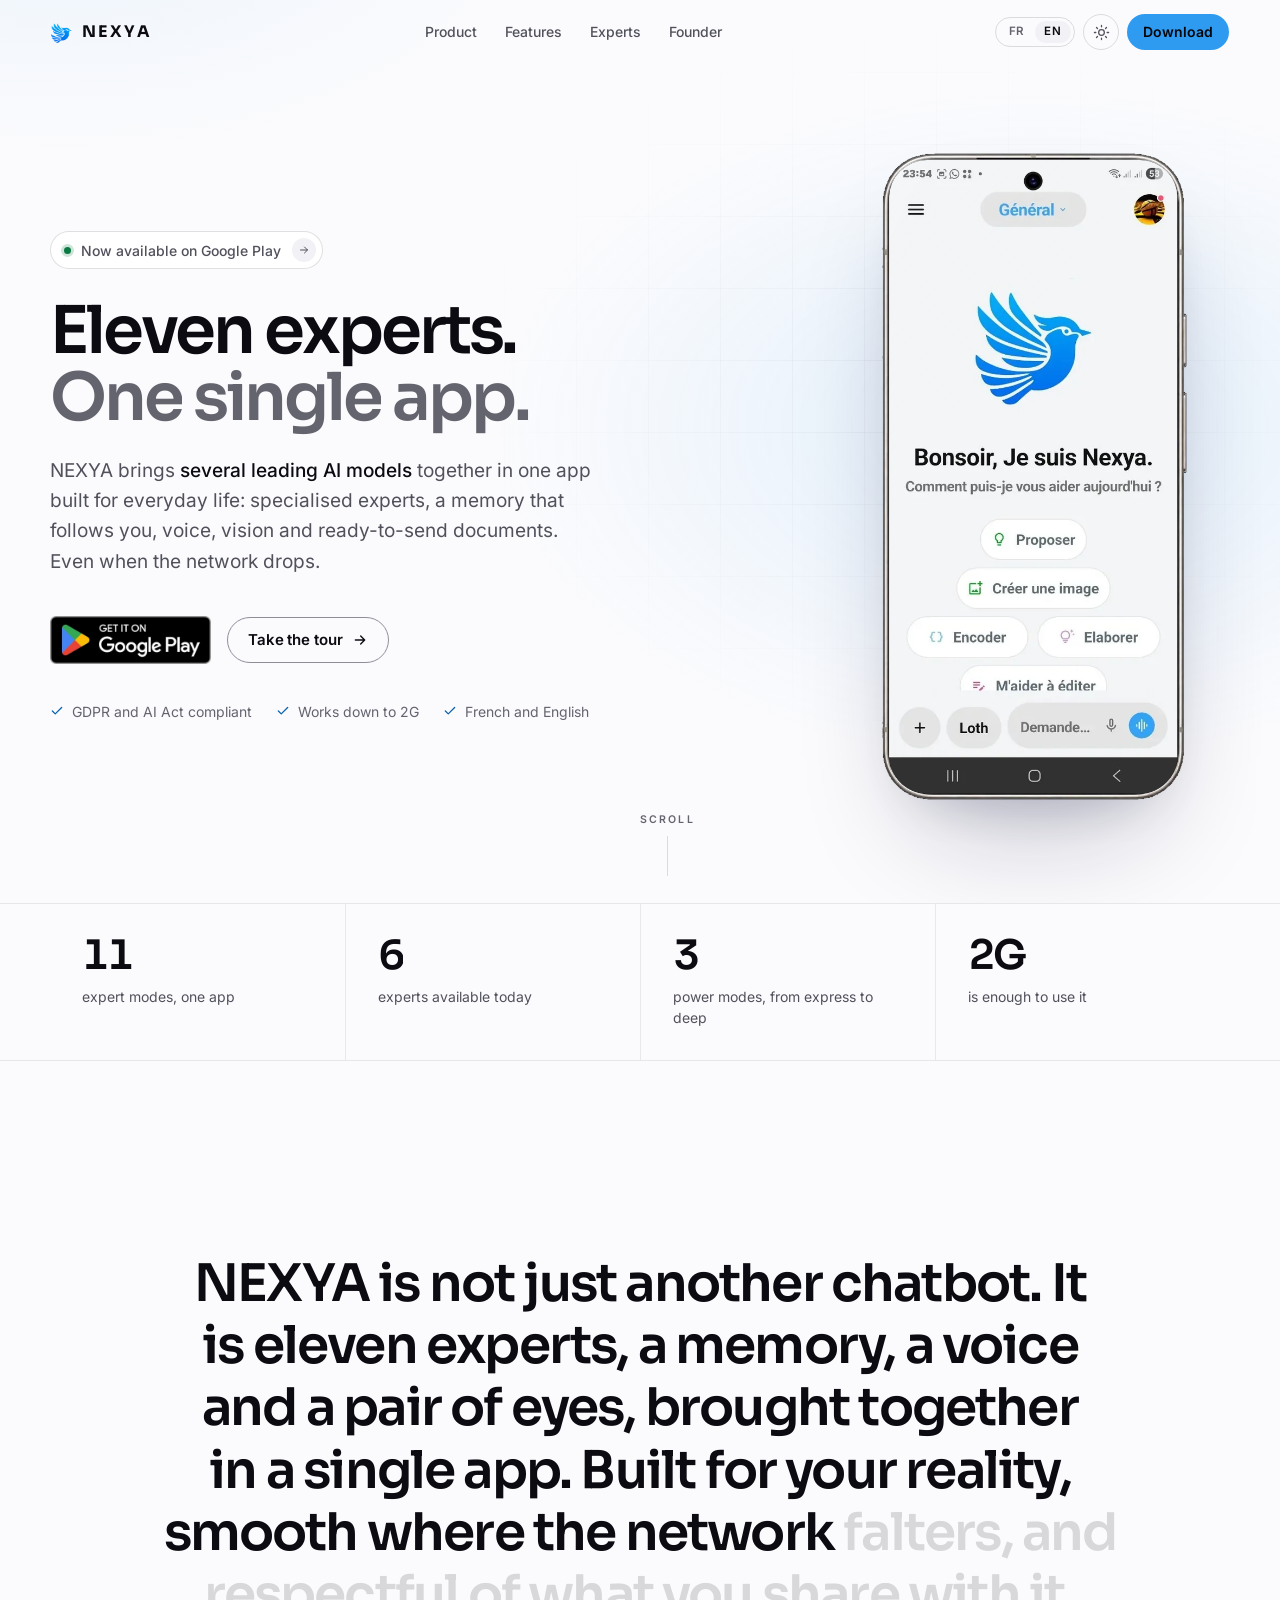
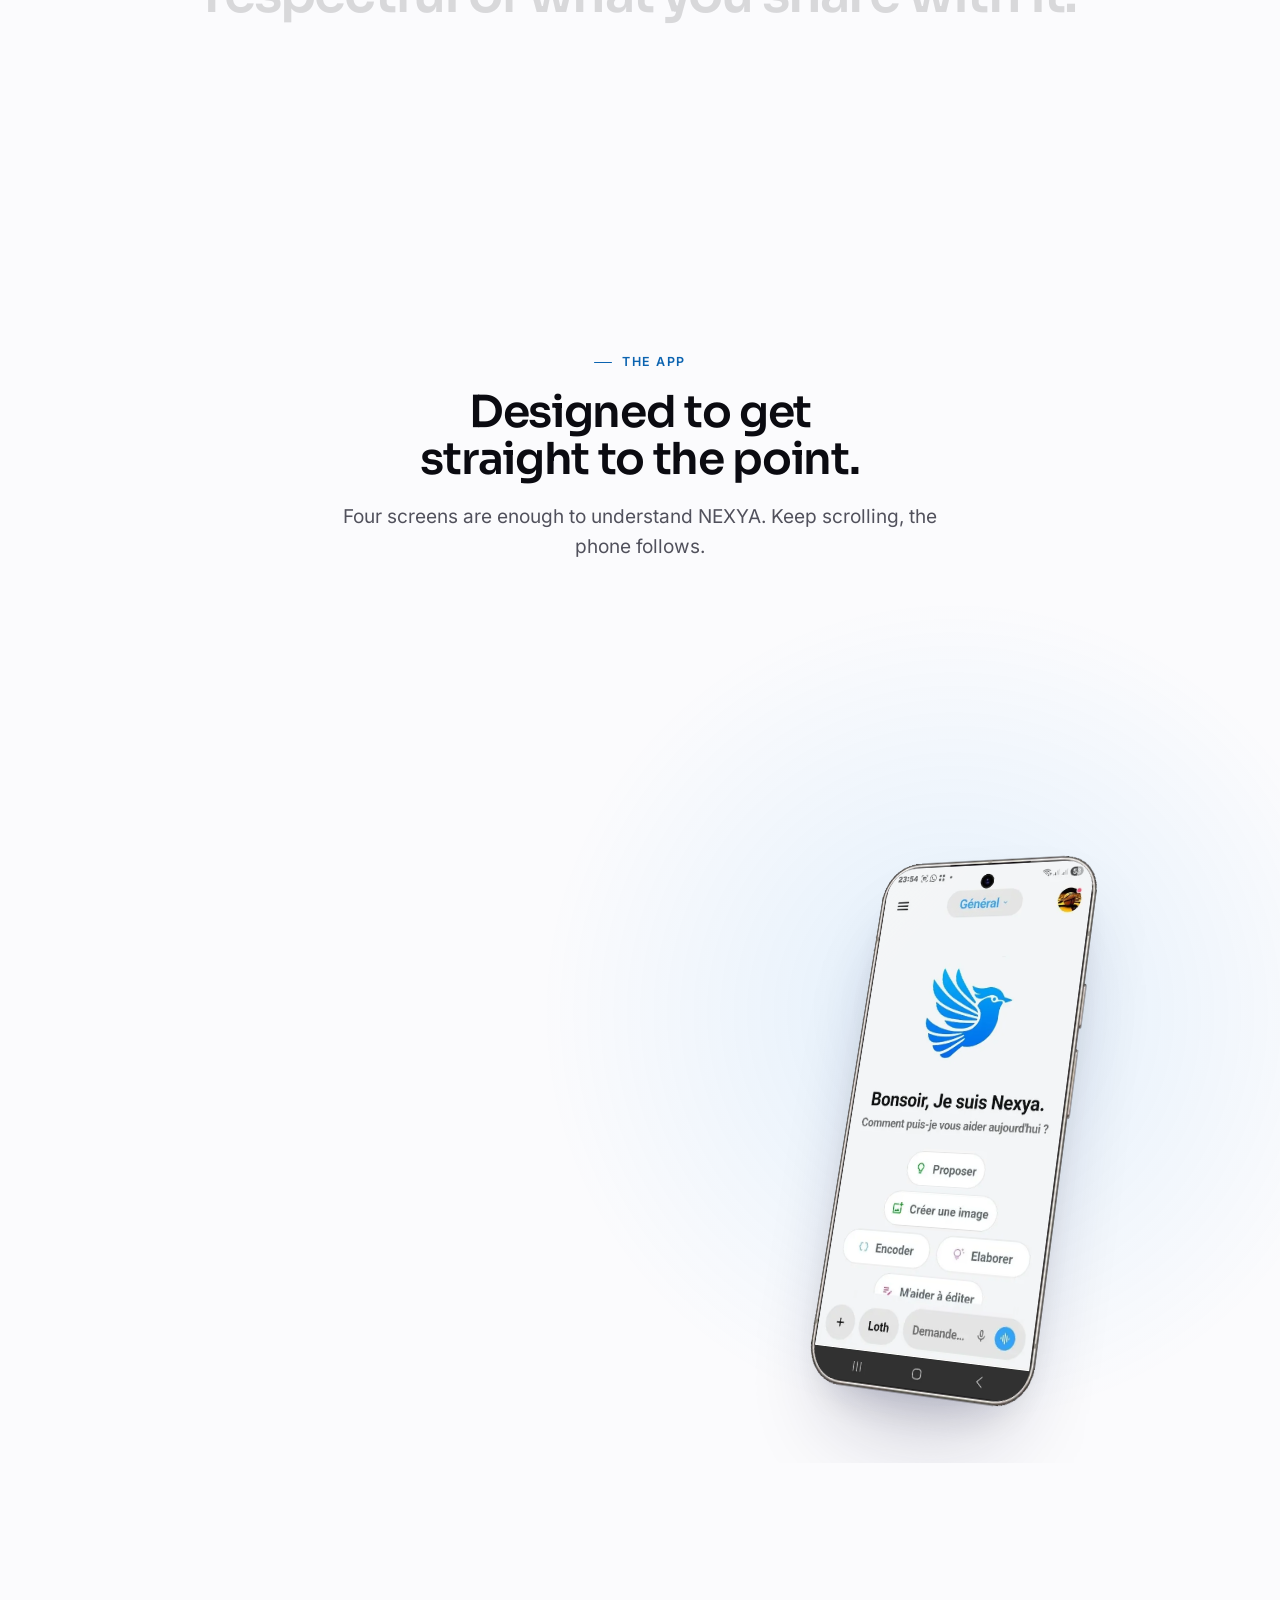
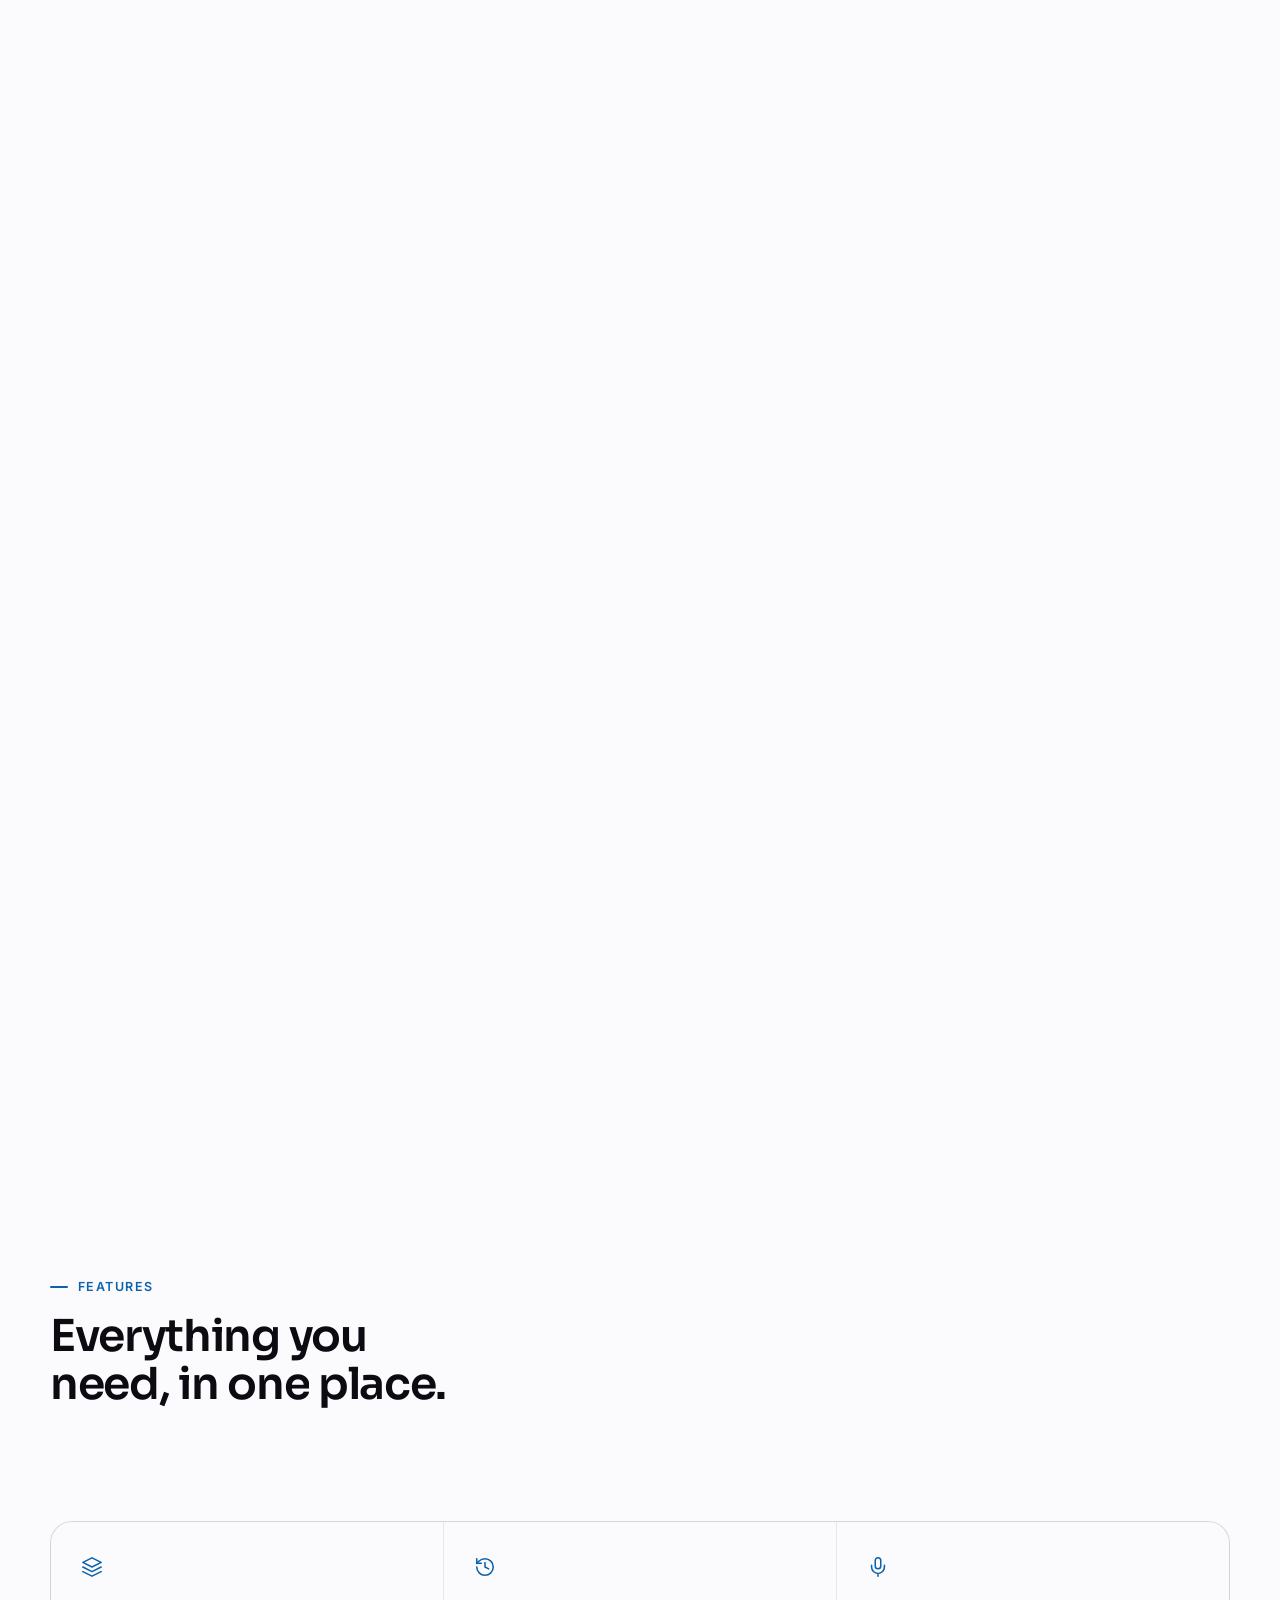
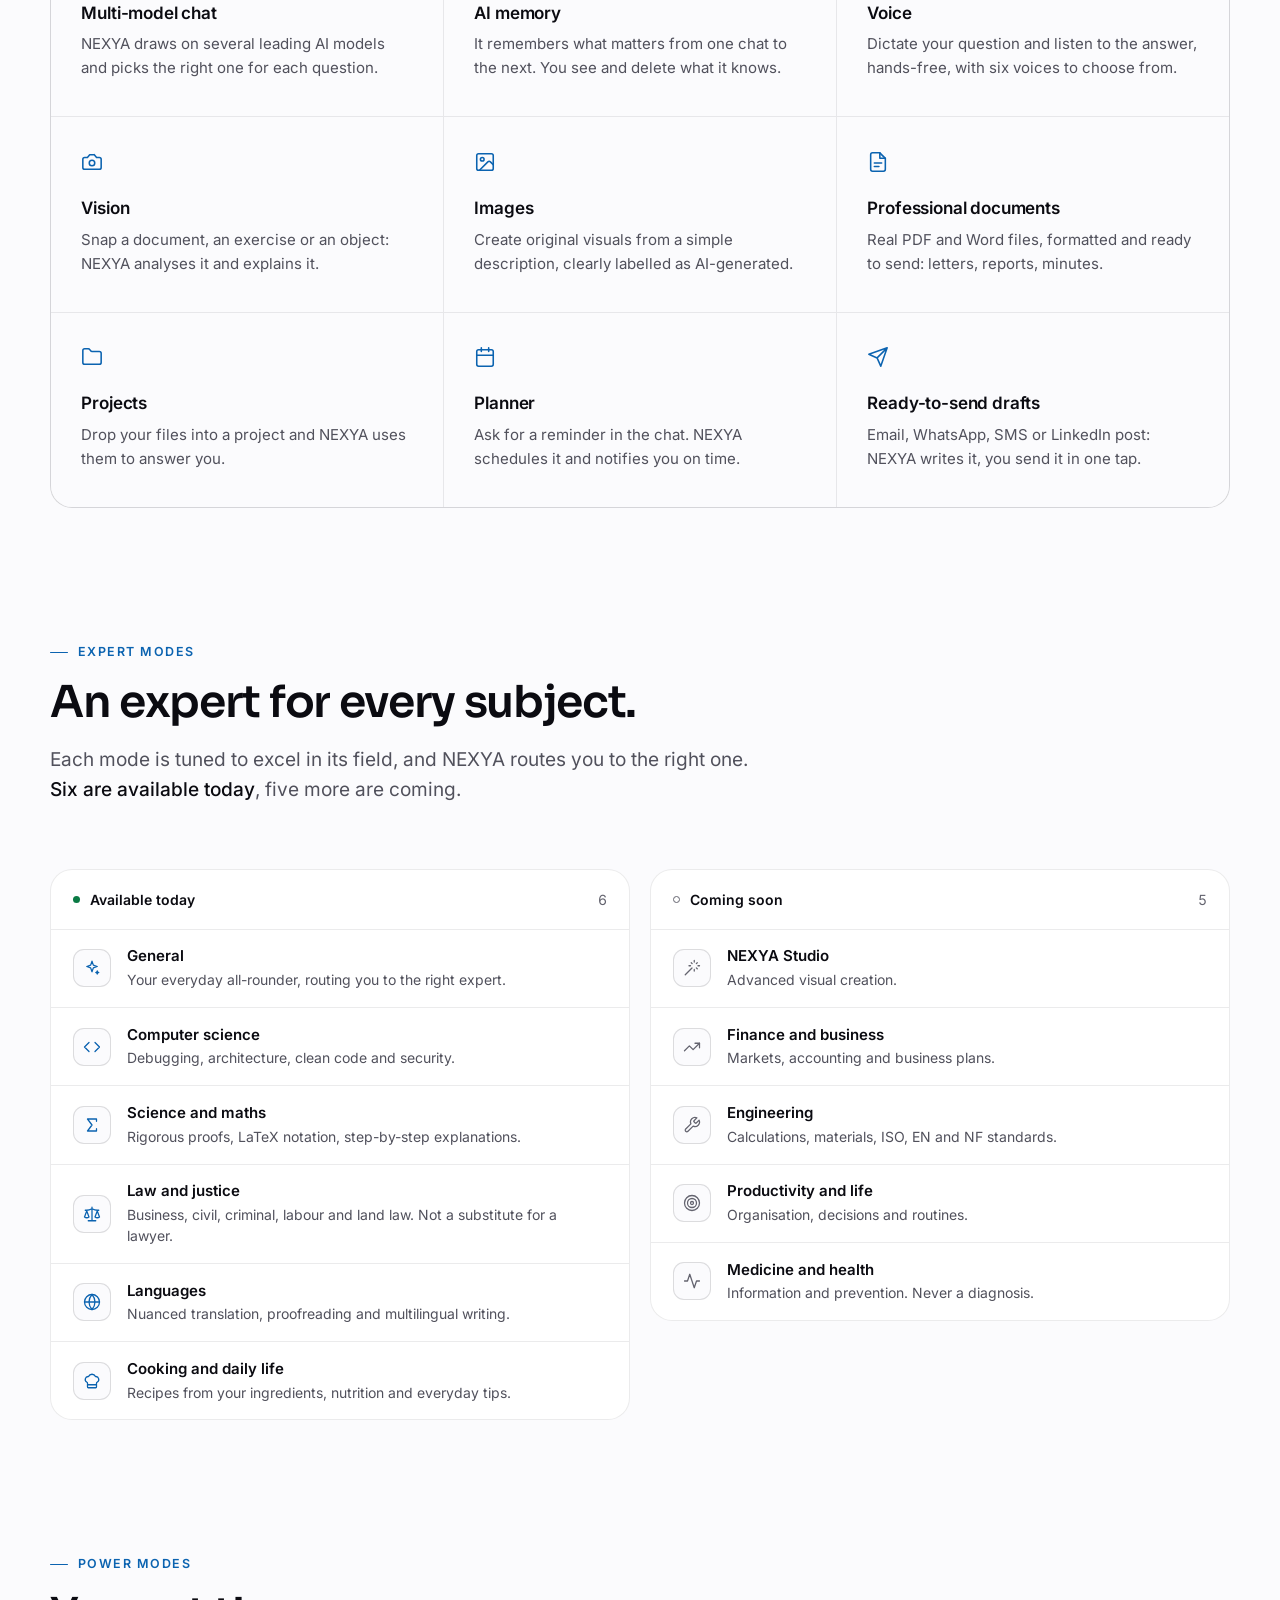
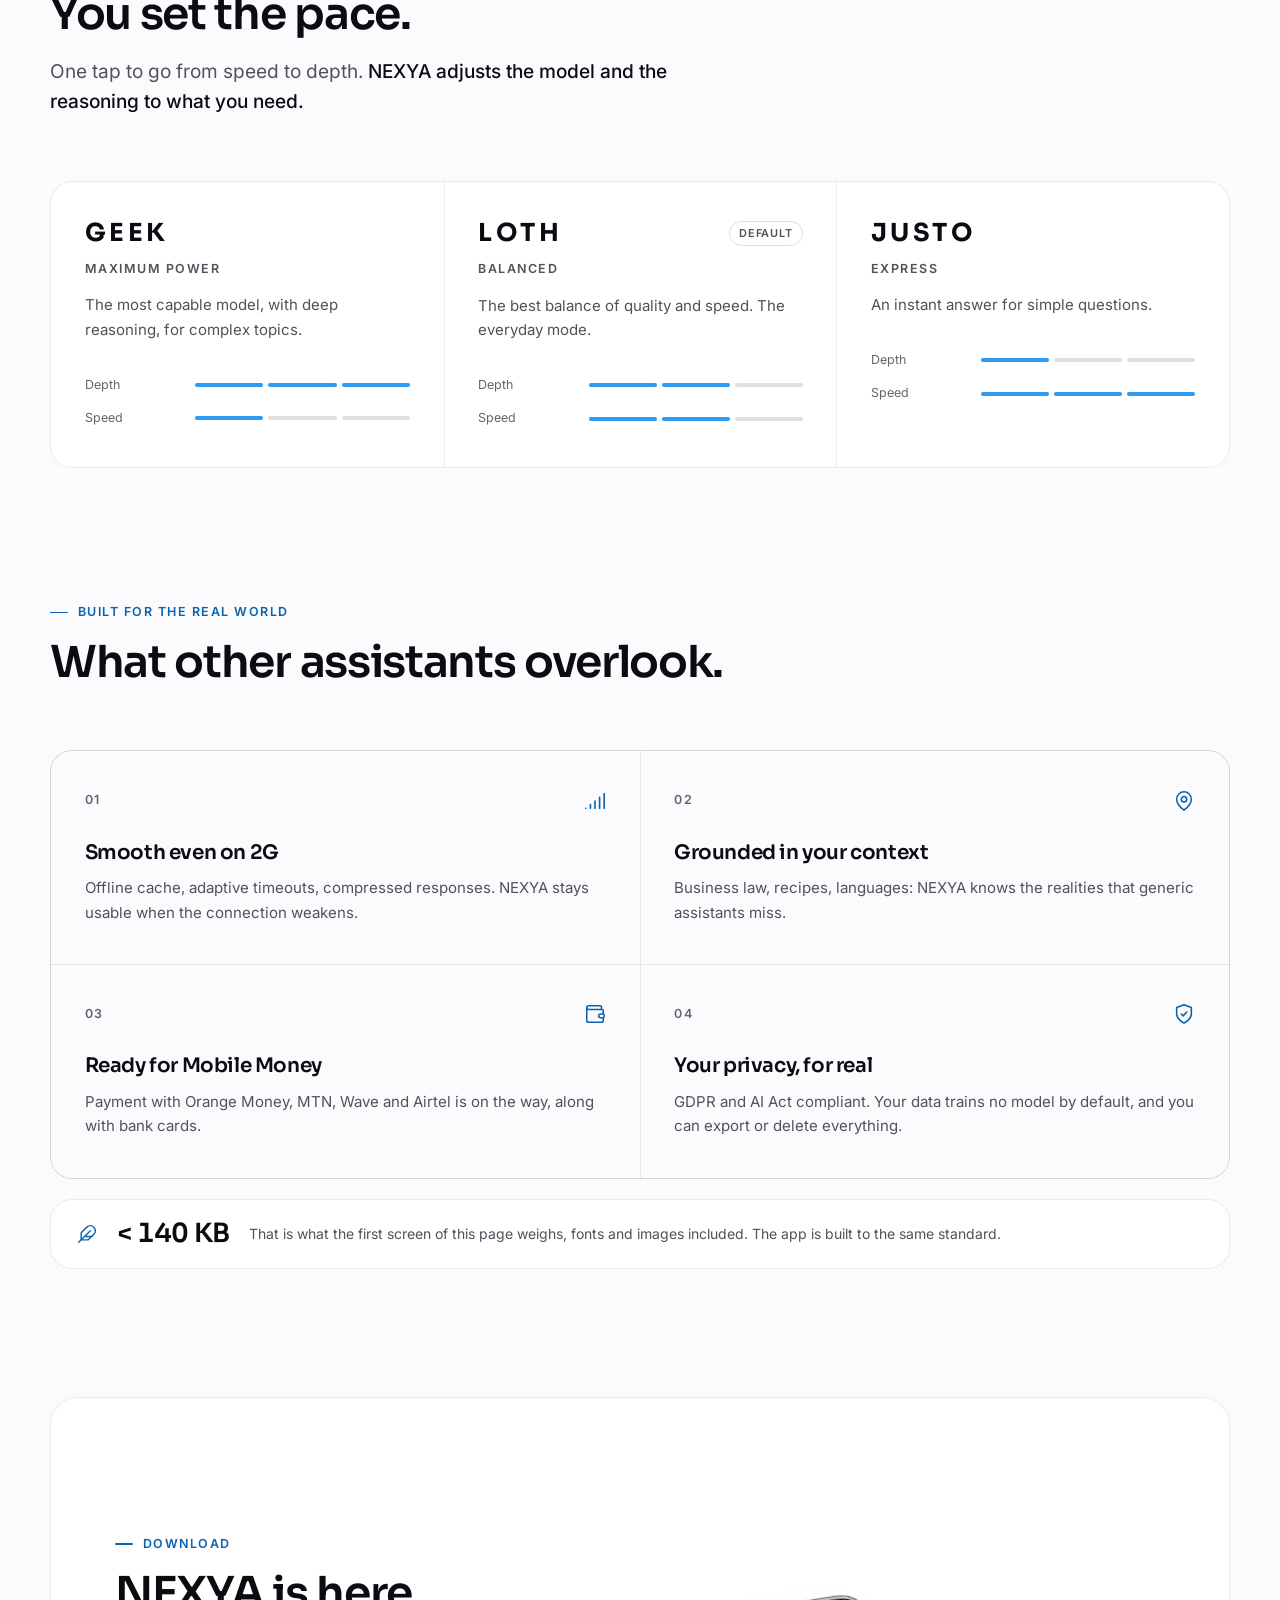
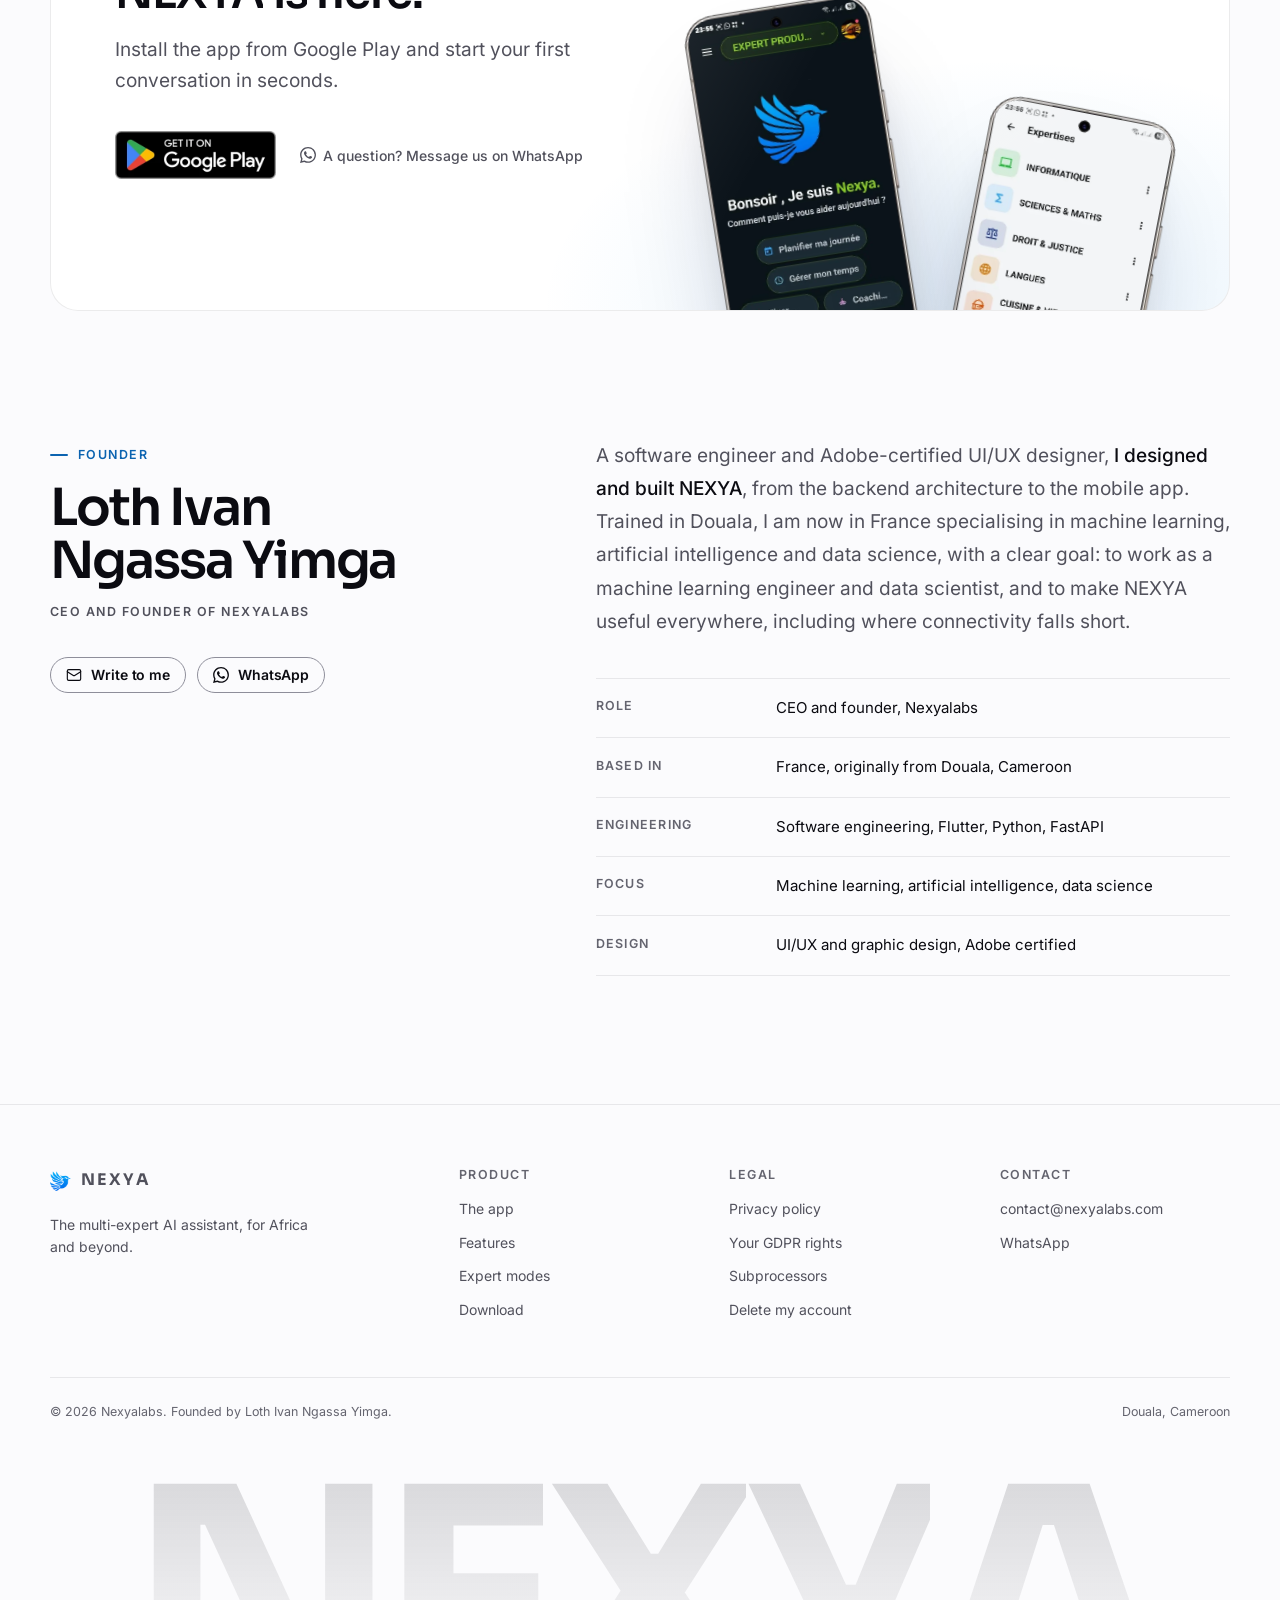
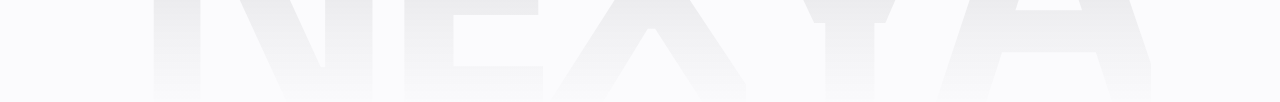
==== commit 33c8015b: "Premier écran allégé : une seule capture chargée selon le thème - Le script de tête précharge unique" ====
--- a/en/index.html
+++ b/en/index.html
@@ -6,7 +6,7 @@
 <title>NEXYA AI - Eleven experts, one app | Nexyalabs</title>
 <meta name="description" content="NEXYA AI is a mobile AI assistant bringing together eleven expert modes, AI memory, voice, vision and document generation. Available on Google Play, smooth even on 2G.">
 <meta name="theme-color" content="#08080B">
-<script>(function(d){var r=d.documentElement,t;try{t=localStorage.getItem('nx-theme')}catch(e){}if(t!=='light'&&t!=='dark'){t=matchMedia('(prefers-color-scheme: light)').matches?'light':'dark'}r.setAttribute('data-theme',t);r.classList.add('js');if(t==='light'){var m=d.querySelector('meta[name="theme-color"]');if(m)m.content='#FBFBFD'}})(document)</script>
+<script>(function(d){var r=d.documentElement,t;try{t=localStorage.getItem('nx-theme')}catch(e){}if(t!=='light'&&t!=='dark'){t=matchMedia('(prefers-color-scheme: light)').matches?'light':'dark'}r.setAttribute('data-theme',t);r.classList.add('js');var l=d.createElement('link');l.rel='preload';l.as='image';l.href='/assets/images/app/accueil-'+t+'.webp';l.setAttribute('fetchpriority','high');d.head.appendChild(l);if(t==='light'){var m=d.querySelector('meta[name="theme-color"]');if(m)m.content='#FBFBFD'}})(document)</script>
 <meta name="author" content="Loth Ivan Ngassa Yimga">
 <meta name="robots" content="index, follow, max-image-preview:large">
 <link rel="canonical" href="https://nexyalabs.com/en">
@@ -486,7 +486,7 @@
       <div class="tilt" data-tilt>
         <figure class="device device-in" role="img" aria-label="Home screen of the NEXYA app">
           <div class="device__screen">
-            <img class="shot" data-v="dark" src="/assets/images/app/accueil-dark.webp" alt="" width="540" height="1169" fetchpriority="high" decoding="async">
+            <img class="shot" data-v="dark" src="/assets/images/app/accueil-dark.webp" alt="" width="540" height="1169" loading="lazy" decoding="async">
             <img class="shot" data-v="light" src="/assets/images/app/accueil-light.webp" alt="" width="540" height="1169" loading="lazy" decoding="async">
             <span class="device__wake" aria-hidden="true"></span>
             <span class="device__glint" aria-hidden="true"></span>
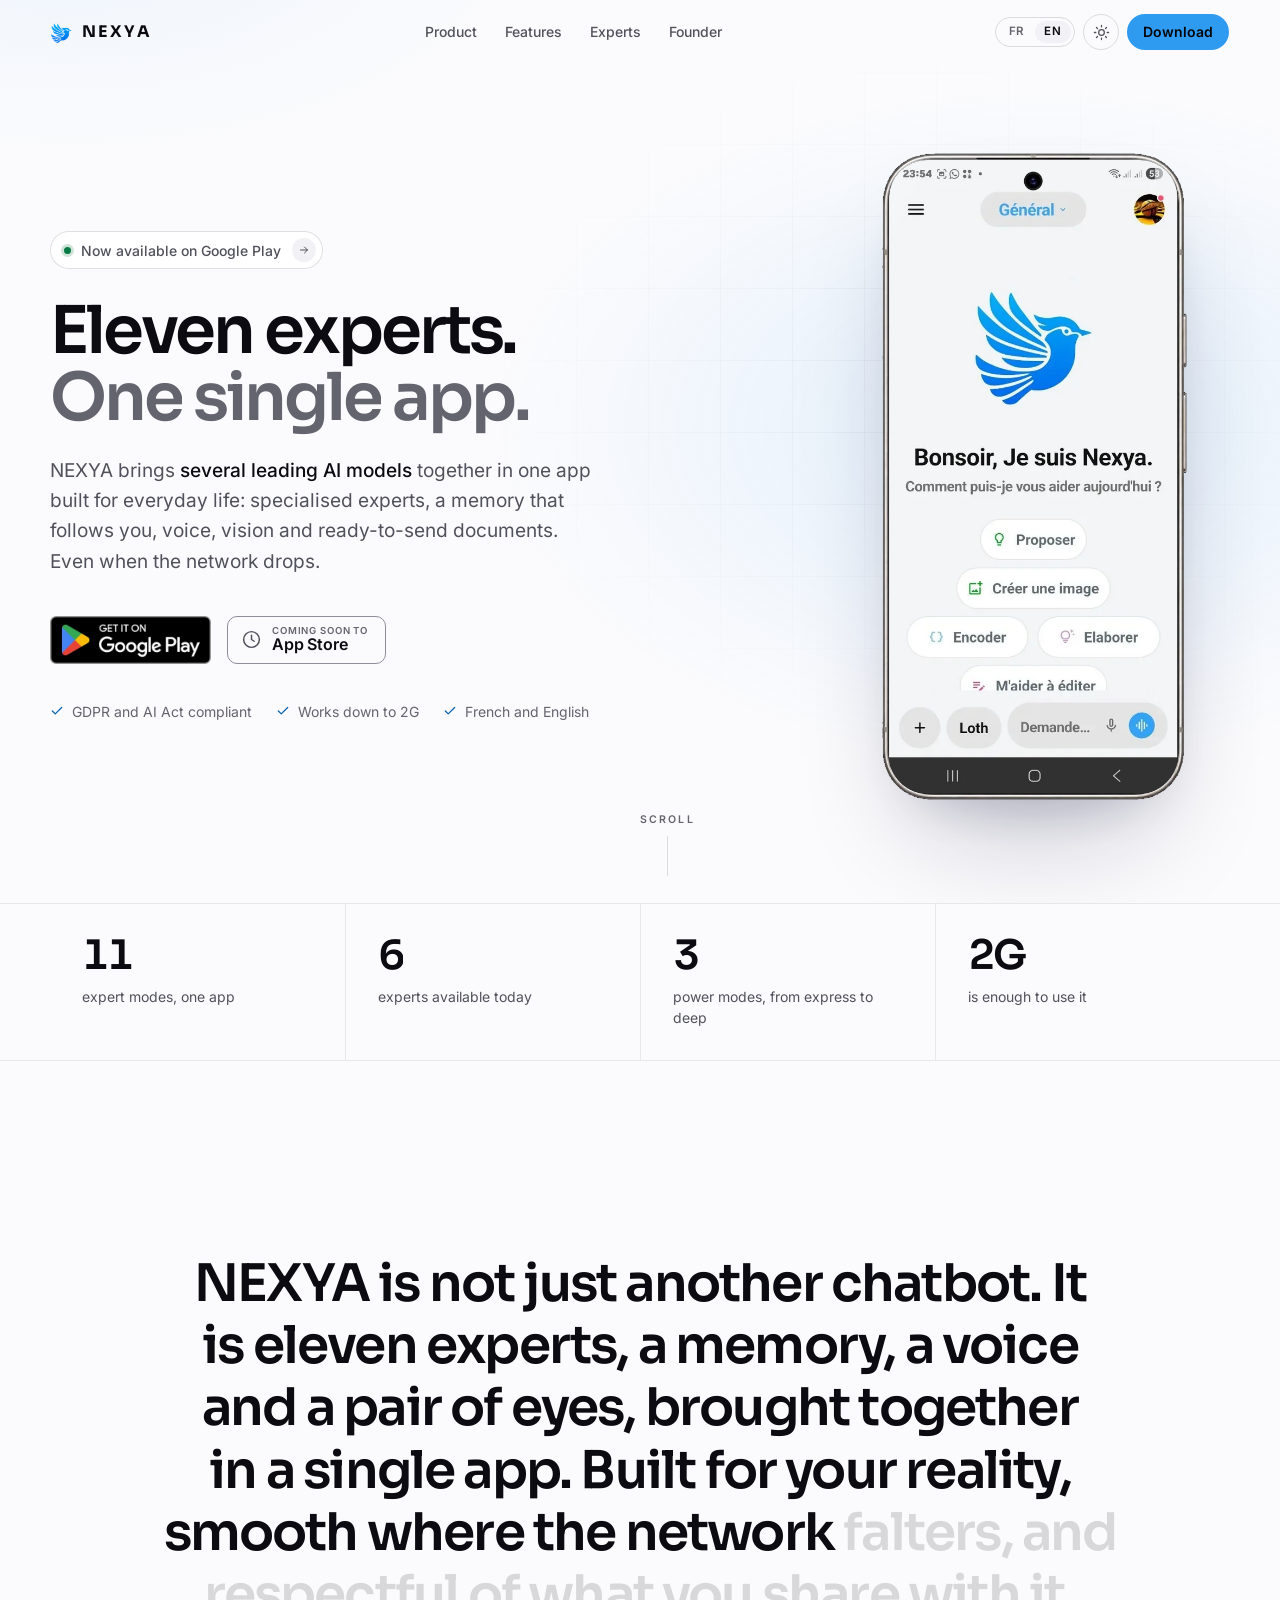
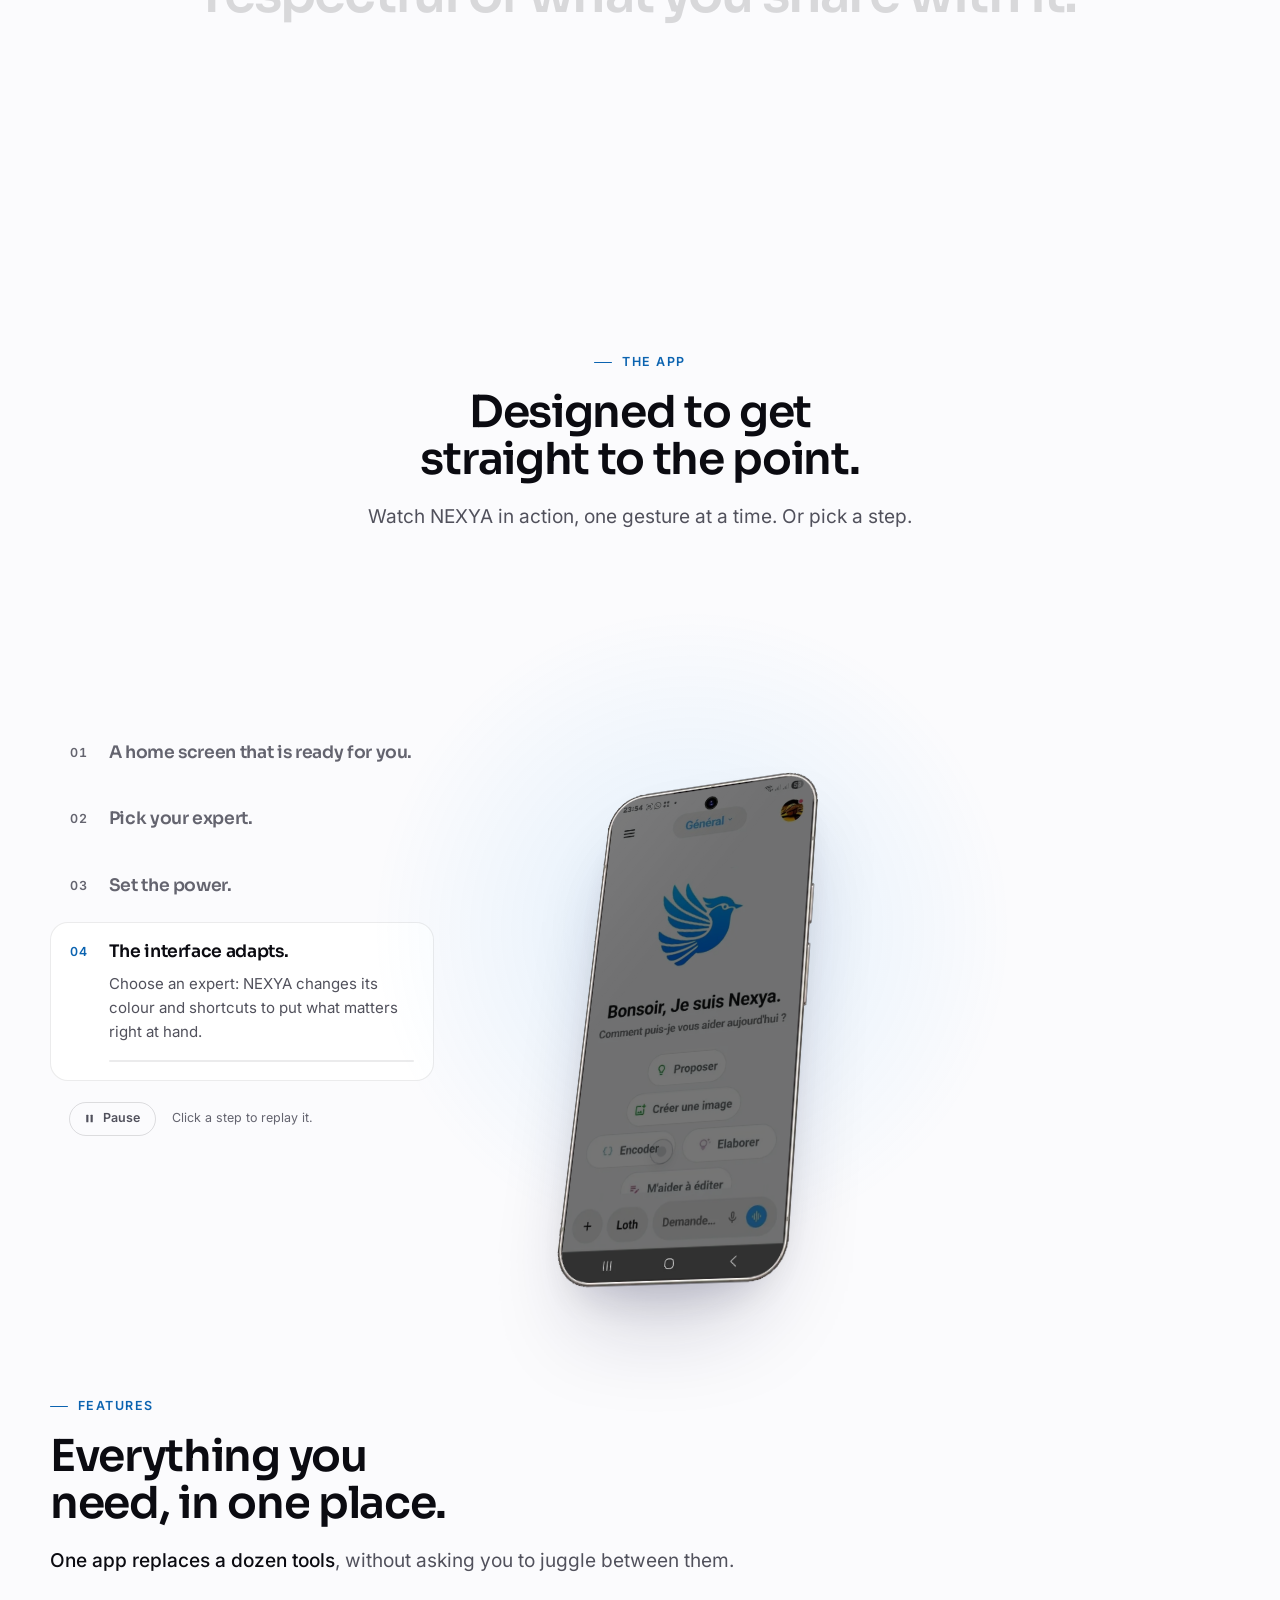
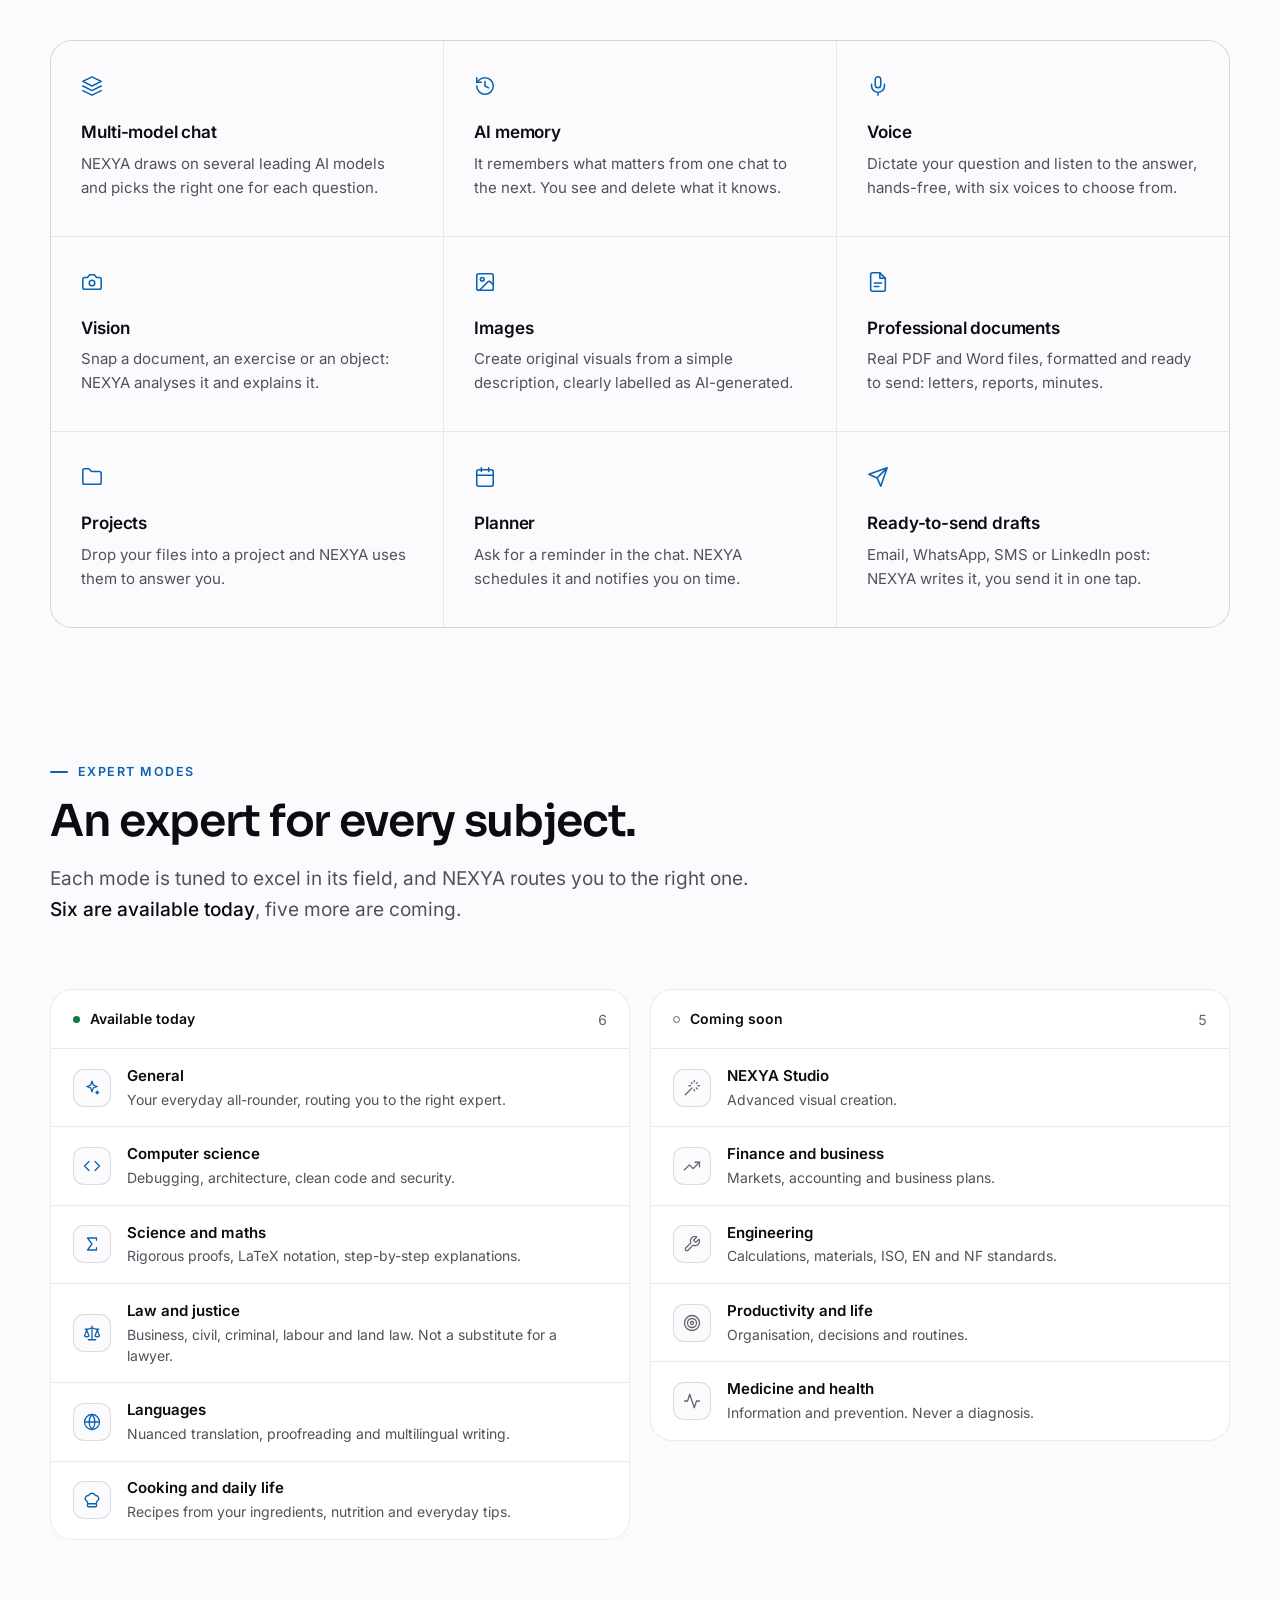
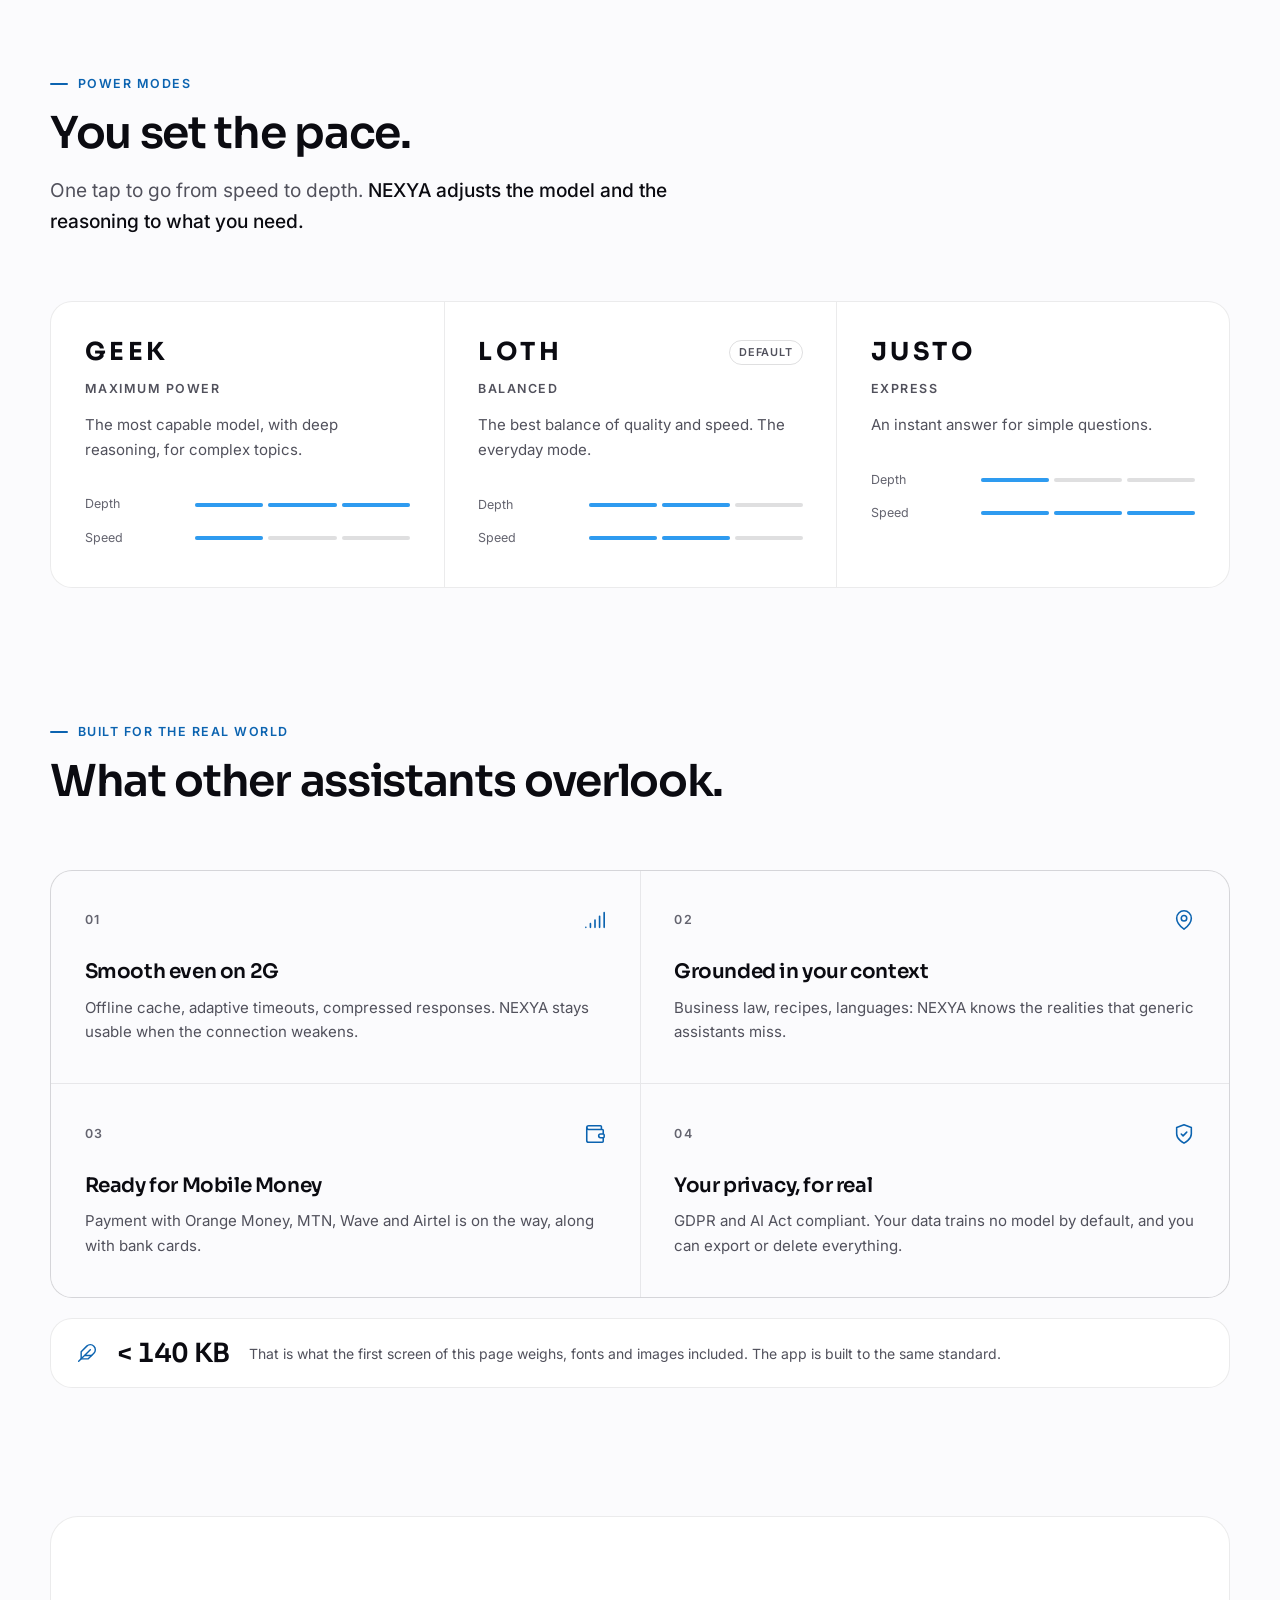
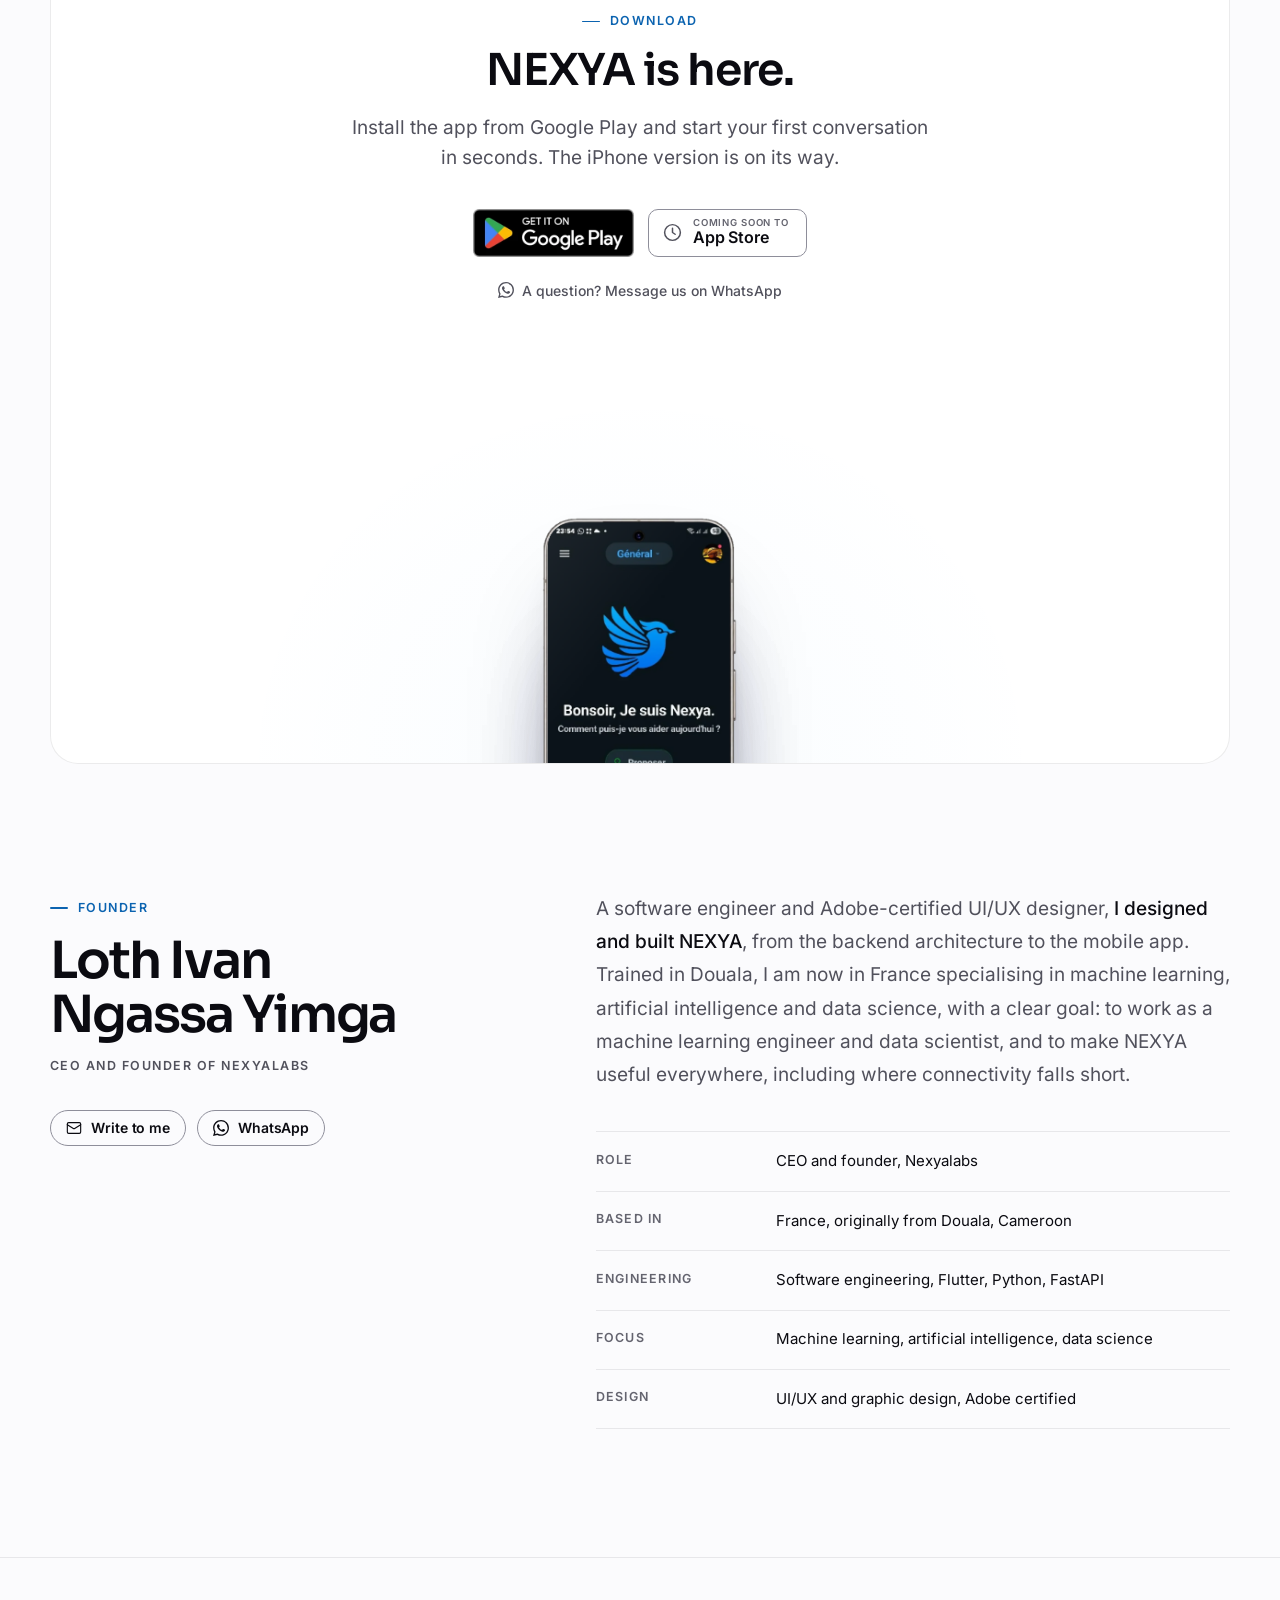
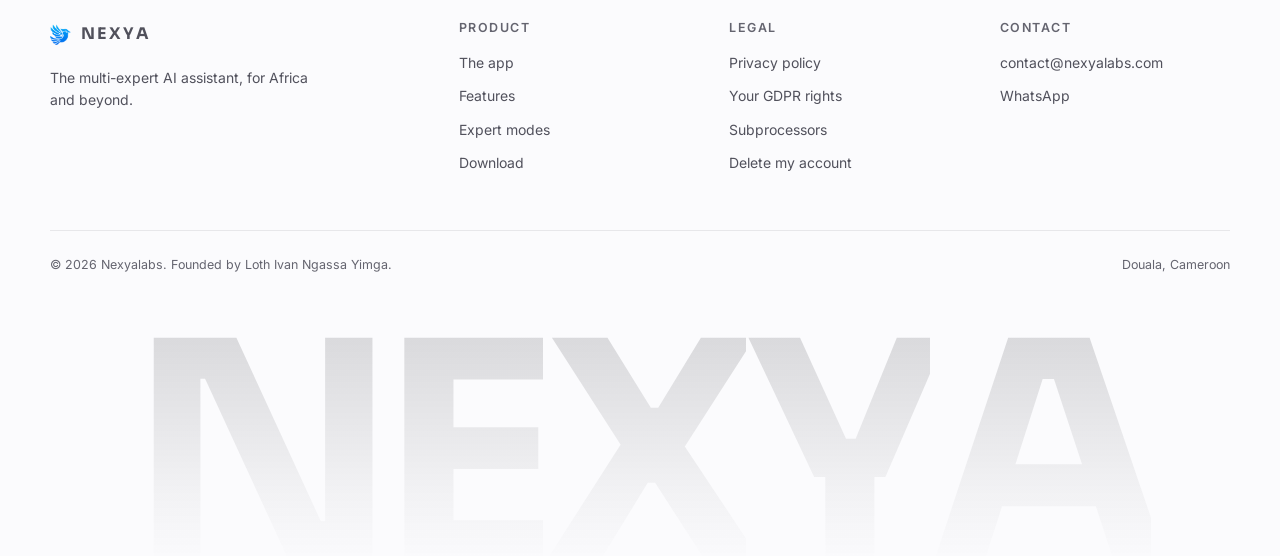
==== commit e388d52f: "Démonstration rejouée geste par geste et téléchargement en éventail - La section L'application rejou" ====
--- a/en/index.html
+++ b/en/index.html
@@ -199,37 +199,76 @@
 .manifesto__text{max-width:20em;margin-inline:auto;text-align:center;font:600 clamp(1.75rem,1rem + 2.8vw,3.3rem)/1.2 var(--font-display);letter-spacing:-.035em;text-wrap:balance}
 .js .manifesto__text .lw{opacity:.14;transition:opacity .2s linear}
 
-/* --- Visite guidee epinglee --- */
-.tour{padding-top:var(--section);overflow-x:clip}
-.tour .sec-head{margin-bottom:0}
-.js .tour__pin{position:relative;height:calc(100svh + 4 * 80svh)}
-.js .tour__sticky{position:sticky;top:0;height:100svh;display:flex;align-items:center;overflow:hidden}
-html:not(.js) .tour__sticky{padding-block:4rem}
-.tour__grid{display:grid;grid-template-columns:1fr 1fr;align-items:center;gap:clamp(2rem,6vw,6rem)}
-.tour__text{max-width:31rem;will-change:transform,opacity}
-.tour__count{font:600 var(--fs-xs)/1 var(--font-ui);letter-spacing:.16em;color:var(--text-3);font-variant-numeric:tabular-nums;margin-bottom:1.6rem}
-.tour__count b{color:var(--accent);font-weight:600}
-.tour__steps{display:grid}
-html:not(.js) .step+.step{margin-top:2.75rem}
-.step h3{font:600 clamp(1.75rem,1.2rem + 1.7vw,2.7rem)/1.08 var(--font-display);letter-spacing:-.04em;margin-bottom:1.1rem;text-wrap:balance}
-.step p{max-width:27rem;color:var(--text-2);font-size:var(--fs-lead);line-height:1.6}
-.js .step{grid-area:1/1}
-.js .step h3,.js .step p{opacity:0;transform:translateY(28px);filter:blur(8px);transition:transform .95s var(--ease),opacity .55s var(--ease),filter .55s var(--ease)}
-.js .step.is-past h3,.js .step.is-past p{transform:translateY(-28px)}
-.js .step.is-on h3,.js .step.is-on p{opacity:1;transform:none;filter:none}
-.js .step.is-on p{transition-delay:.09s}
-.tour__bars{display:flex;gap:.45rem;margin-top:2.6rem}
-html:not(.js) .tour__bars,html:not(.js) .tour__count{display:none}
-.tour__bar{position:relative;width:46px;height:30px;border-radius:6px}
-.tour__bar::before,.tour__bar i{content:'';position:absolute;left:0;right:0;top:50%;height:3px;margin-top:-1.5px;border-radius:3px}
-.tour__bar::before{background:var(--line-2)}
-.tour__bar i{background:var(--accent-solid);transform:scaleX(0);transform-origin:left center}
-.tour__stage{position:relative;display:grid;place-items:center;perspective:1700px}
-.tour__stage::before{content:'';position:absolute;width:150%;aspect-ratio:1;border-radius:50%;background:radial-gradient(closest-side,var(--glow),transparent);z-index:-1;pointer-events:none}
-.tour__dev{transform-style:preserve-3d;will-change:transform}
-.tour .device{--w:min(310px,calc((100svh - 170px) / 2.113))}
-[data-device="tour"] .shot{opacity:0;transform:translateY(2.5%) scale(1.04);filter:blur(8px);transition:opacity .7s var(--ease),transform 1.15s var(--ease),filter .7s var(--ease)}
-[data-device="tour"] .shot.is-on{opacity:1;transform:none;filter:none}
+/* --- Demonstration : la vraie application, rejouee geste par geste --- */
+.tour{overflow-x:clip;padding-bottom:0}
+.tour .sec-head{margin-bottom:clamp(2.5rem,5vw,4rem)}
+.tour__grid{display:grid;grid-template-columns:minmax(17rem,24rem) 1fr;align-items:center;gap:clamp(2rem,5vw,4.5rem)}
+.tour__tabs{display:grid;gap:.35rem}
+.tab{position:relative;display:grid;grid-template-columns:2.4rem 1fr;align-items:start;width:100%;padding:1.05rem 1.2rem 1.1rem;border-radius:18px;border:1px solid transparent;text-align:left;color:var(--text-3);transition:background-color var(--t),border-color var(--t),color var(--t)}
+.tab:hover{color:var(--text-2);background:var(--hover)}
+.tab.is-on{color:var(--text);background:var(--surface);border-color:var(--line)}
+.tab__n{font:600 var(--fs-xs)/1.95 var(--font-ui);letter-spacing:.1em;font-variant-numeric:tabular-nums;transition:color var(--t)}
+.tab.is-on .tab__n{color:var(--accent)}
+.tab__short{display:none}
+.tab__title{grid-column:2;font:600 1.08rem/1.35 var(--font-display);letter-spacing:-.02em}
+.tab__desc{grid-column:2;display:grid;grid-template-rows:0fr;transition:grid-template-rows .55s var(--ease)}
+.tab.is-on .tab__desc,html:not(.js) .tab__desc{grid-template-rows:1fr}
+.tab__desc-in{overflow:hidden}
+.tab__desc-in>span{display:block;padding-top:.5rem;color:var(--text-2);font-size:var(--fs-body);line-height:1.6;opacity:0;transform:translateY(6px);transition:opacity .45s var(--ease) .1s,transform .45s var(--ease) .1s}
+.tab.is-on .tab__desc-in>span,html:not(.js) .tab__desc-in>span{opacity:1;transform:none}
+.tab__bar{grid-column:2;position:relative;height:2px;margin-top:1rem;border-radius:2px;background:var(--line);overflow:hidden;display:none}
+.js .tab.is-on .tab__bar{display:block}
+.tab__bar i{position:absolute;inset:0;background:var(--accent-solid);transform:scaleX(0);transform-origin:left center}
+.tour__ctrl{display:flex;flex-wrap:wrap;align-items:center;gap:.6rem 1rem;margin-top:1.3rem;padding-left:1.2rem}
+html:not(.js) .tour__ctrl{display:none}
+.tour__play{display:inline-flex;align-items:center;gap:.45rem;height:34px;padding:0 .95rem 0 .8rem;border-radius:var(--r-pill);border:1px solid var(--line-2);font-size:var(--fs-xs);font-weight:600;color:var(--text-2);transition:color var(--t-fast),border-color var(--t-fast)}
+.tour__play:hover{color:var(--text);border-color:var(--line-ui)}
+.tour__play svg{width:13px;height:13px}
+.tour__play .i-play,.tour__play[data-state="paused"] .i-pause{display:none}
+.tour__play[data-state="paused"] .i-play{display:block}
+.tour__hint{font-size:var(--fs-xs);color:var(--text-3)}
+.tour__hint .m{display:none}
+.tour__caption{display:none}
+
+.tour__stage{position:relative;display:flex;align-items:center;--w:min(300px,calc((100svh - 220px) / 2.113));min-height:calc(var(--w) * 2.113 + 2rem);perspective:1700px;touch-action:pan-y}
+.tour__glow{position:absolute;left:calc(clamp(0rem,6%,4rem) + var(--w) / 2);top:50%;width:min(640px,120%);aspect-ratio:1;transform:translate(-50%,-50%);border-radius:50%;pointer-events:none;z-index:-1;transition:opacity 1.4s var(--ease)}
+.tour__glow--blue{background:radial-gradient(closest-side,var(--glow),transparent)}
+.tour__glow--green{background:radial-gradient(closest-side,rgba(76,175,80,.2),transparent);opacity:0}
+.tour__stage.is-green .tour__glow--green{opacity:1}
+.tour__stage.is-green .tour__glow--blue{opacity:.3}
+.tour__scroll{position:relative;margin-left:clamp(0rem,6%,4rem);transform-style:preserve-3d;will-change:transform}
+.tour .device{--w:inherit}
+
+/* Ecran rejoue : chrome fixe, contenu qui glisse, voile, panneau, toucher */
+.demo{--app:#0B131A;background:var(--app)}
+:root[data-theme="light"] .demo{--app:#F3F5F7}
+.demo.device__screen::after{z-index:10}
+.demo__chrome,.demo__nav,.scr,.scr__in,.demo__scrim,.demo__sheet,.demo__dip{position:absolute;inset:0}
+.scr{clip-path:inset(3.764% 0 5.817% 0)}
+.scr__in{will-change:transform,opacity}
+.scr[data-scr="0"]{z-index:2}.scr[data-scr="3"]{z-index:3}.scr[data-scr="1"]{z-index:4}
+.scr:not([data-scr="0"]) .scr__in{opacity:0}
+.demo__scrim{z-index:5;background:#000;opacity:0}
+.demo__sheet{z-index:6;opacity:0;transform:translateY(48%)}
+.demo__dip{z-index:7;background:var(--app);opacity:0;clip-path:inset(3.764% 0 5.817% 0)}
+.demo__nav{z-index:8;clip-path:inset(94.183% 0 0 0)}
+.demo__tap{position:absolute;z-index:9;width:13%;aspect-ratio:1;border-radius:50%;opacity:0;pointer-events:none;transform:translate(-50%,-50%);
+  background:radial-gradient(circle,rgba(255,255,255,.6) 0 30%,rgba(255,255,255,.16) 32% 100%);box-shadow:0 0 0 1.5px rgba(255,255,255,.6),0 6px 18px rgba(0,0,0,.35)}
+:root[data-theme="light"] .demo__tap{background:radial-gradient(circle,rgba(20,24,32,.42) 0 30%,rgba(20,24,32,.12) 32% 100%);box-shadow:0 0 0 1.5px rgba(20,24,32,.45),0 6px 18px rgba(0,0,0,.14)}
+
+/* Annotations : un trait part de l'ecran vers une legende */
+.notes{position:absolute;inset:0;pointer-events:none;z-index:4}
+.notes svg{position:absolute;inset:0;width:100%;height:100%;overflow:visible}
+.notes g{transition:opacity .25s var(--ease)}
+.note-line{fill:none;stroke:var(--text-3);stroke-width:1}
+.note-dot,.note-halo{transform-box:fill-box;transform-origin:center}
+.note-dot{fill:var(--accent-solid)}
+.note-halo{fill:var(--accent-solid);fill-opacity:.22}
+.note{position:absolute;max-width:13.5rem;transform:translate(-6px,-50%);opacity:0;transition:opacity .5s var(--ease),transform .5s var(--ease)}
+.note.on{opacity:1;transform:translate(0,-50%)}
+.note b{display:block;font:600 var(--fs-sm)/1.3 var(--font-ui);color:var(--text)}
+.note small{display:block;margin-top:.15rem;font-size:var(--fs-xs);line-height:1.4;color:var(--text-2)}
+@media (max-width:1099px){ .notes{display:none} }
 
 /* --- Fonctionnalites --- */
 .grid9{display:grid;grid-template-columns:repeat(3,1fr);gap:1px;background:var(--line);border:1px solid var(--line);border-radius:var(--r-lg);overflow:hidden}
@@ -296,19 +335,30 @@
 .weight b{font:600 1.65rem/1 var(--font-display);letter-spacing:-.03em;color:var(--text);font-variant-numeric:tabular-nums}
 .weight svg{width:20px;height:20px;color:var(--accent)}
 
-/* --- Telechargement --- */
-.cta{position:relative;isolation:isolate;overflow:hidden;display:grid;grid-template-columns:1.05fr .95fr;align-items:center;gap:2rem;padding:clamp(2.5rem,6vw,5rem) clamp(1.75rem,5vw,4.5rem) 0;border:1px solid var(--line);border-radius:28px;background:var(--surface)}
-.cta::before{content:'';position:absolute;inset:0;z-index:-1;pointer-events:none;background:radial-gradient(55% 70% at 80% 100%,var(--glow),transparent 70%)}
-.cta__copy{padding-bottom:clamp(2.5rem,6vw,5rem)}
+/* --- Telechargement : trois telephones en eventail --- */
+.cta{position:relative;isolation:isolate;overflow:hidden;text-align:center;padding:clamp(3rem,7vw,5.5rem) clamp(1.25rem,5vw,4rem) 0;border:1px solid var(--line);border-radius:28px;background:var(--surface)}
+.cta::before{content:'';position:absolute;inset:0;z-index:-1;pointer-events:none;background:radial-gradient(48% 62% at 50% 100%,var(--glow),transparent 72%);opacity:var(--fan-glow,.35);transition:opacity .2s linear}
+.cta__copy{max-width:36rem;margin-inline:auto}
+.cta__copy .kicker{justify-content:center}
 .cta__copy .h2{margin:1.1rem 0 1.1rem}
-.cta__actions{display:flex;flex-wrap:wrap;align-items:center;gap:1rem 1.5rem;margin-top:2.2rem}
+.cta__actions{display:flex;flex-wrap:wrap;justify-content:center;align-items:center;gap:.85rem;margin-top:2.2rem}
+.cta__copy .textlink{margin-top:1.4rem}
 .textlink{display:inline-flex;align-items:center;gap:.45rem;font-size:var(--fs-sm);font-weight:500;color:var(--text-2);transition:color var(--t-fast)}
 .textlink:hover{color:var(--text)}
 .textlink svg{width:16px;height:16px}
-.cta__devices{position:relative;align-self:end;height:clamp(330px,34vw,440px)}
-.cta__devices .device{position:absolute;--w:clamp(160px,15vw,200px);will-change:transform}
-.cta__devices .d-back{right:4%;top:14%;transform:rotate(5deg)}
-.cta__devices .d-front{left:6%;top:4%;transform:rotate(-4deg)}
+.fan{position:relative;height:clamp(300px,31vw,410px);margin-top:clamp(2.5rem,5vw,3.75rem)}
+.fan .device{position:absolute;left:50%;top:0;--w:clamp(165px,16.5vw,226px);margin-left:calc(var(--w) / -2);will-change:transform}
+.fan [data-fan-i="2"]{z-index:2}
+html:not(.js) .fan [data-fan-i="0"]{transform:translate(-62%,9%) rotate(-9deg) scale(.9)}
+html:not(.js) .fan [data-fan-i="1"]{transform:translate(62%,9%) rotate(9deg) scale(.9)}
+
+/* Badge App Store a venir */
+.store-soon{display:inline-flex;align-items:center;gap:.6rem;height:48px;padding:0 1.05rem 0 .85rem;border-radius:10px;border:1px solid var(--line-ui);color:var(--text);text-align:left;user-select:none;-webkit-user-select:none}
+.store-soon svg{width:21px;height:21px;color:var(--text-2);flex:none}
+.store-soon__t{display:flex;flex-direction:column;line-height:1.1}
+.store-soon__t small{font-size:.6rem;font-weight:600;letter-spacing:.09em;text-transform:uppercase;color:var(--text-3)}
+.store-soon__t b{font-size:1rem;font-weight:600;letter-spacing:-.01em}
+.menu__soon{margin-top:.9rem;text-align:center;font-size:var(--fs-sm);color:var(--text-3)}
 
 /* --- Fondateur --- */
 .founder{display:grid;grid-template-columns:.85fr 1.15fr;gap:clamp(2.5rem,6vw,6.5rem);align-items:start}
@@ -352,23 +402,29 @@
   .proof__in{grid-template-columns:repeat(2,1fr)}
   .proof__item:nth-child(3){border-left:0}
   .proof__item:nth-child(n+3){border-top:1px solid var(--line)}
-  .js .tour__sticky{padding:76px 0 18px}
-  .tour__grid{grid-template-columns:1fr;justify-items:center;text-align:center;gap:1.4rem}
-  .tour__stage{order:-1}
-  .tour .device{--w:min(236px,calc((100svh - 400px) / 2.113))}
-  .tour__text{display:flex;flex-direction:column;align-items:center}
-  .tour__count{margin-bottom:.9rem}
-  .step h3{font-size:1.45rem;margin-bottom:.55rem}
-  .step p{font-size:var(--fs-body);margin-inline:auto}
-  .tour__bars{margin-top:1rem}
+  .tour__grid{grid-template-columns:minmax(0,1fr);gap:1.1rem}
+  .tour__side{display:contents}
+  .tour__tabs{order:1;display:flex;gap:.3rem;width:max-content;max-width:100%;margin-inline:auto;overflow-x:auto;scrollbar-width:none;padding:2px}
+  .tour__tabs.is-scroll{-webkit-mask-image:linear-gradient(90deg,transparent,#000 22px,#000 calc(100% - 22px),transparent);mask-image:linear-gradient(90deg,transparent,#000 22px,#000 calc(100% - 22px),transparent)}
+  .tour__tabs::-webkit-scrollbar{display:none}
+  .tab{display:block;flex:none;width:auto;padding:.5rem .8rem .62rem;border-radius:var(--r-pill);border-color:var(--line-2);text-align:center}
+  .tab__n,.tab__title,.tab__desc{display:none}
+  .tab__short{display:block;font:600 .84rem/1.2 var(--font-ui)}
+  .tab.is-on{background:var(--surface-2);border-color:var(--line-ui)}
+  .js .tab.is-on .tab__bar{position:absolute;left:.8rem;right:.8rem;bottom:.28rem;height:2px;margin:0}
+  .tour__stage{order:2;justify-content:center;--w:min(244px,calc((100svh - 330px) / 2.113))}
+  .tour__scroll{margin-left:0}
+  .tour__glow{left:50%}
+  .tour__caption{order:3;display:block;text-align:center;min-height:7.5rem;padding-inline:.5rem}
+  .tour__cap-t{font:600 1.35rem/1.25 var(--font-display);letter-spacing:-.03em}
+  .tour__cap-d{margin:.55rem auto 0;max-width:28rem;color:var(--text-2)}
+  .tour__ctrl{order:4;justify-content:center;padding-left:0;margin-top:0}
+  .tour__hint .d{display:none}.tour__hint .m{display:inline}
   .experts{grid-template-columns:1fr}
   .power{grid-template-columns:1fr}
   .mode+.mode{border-left:0;border-top:1px solid var(--line)}
-  .cta{grid-template-columns:1fr;text-align:center}
-  .cta__copy{padding-bottom:0}
-  .cta__actions{justify-content:center}
-  .cta__devices{height:clamp(300px,82vw,380px);width:min(100%,420px);margin-inline:auto}
-  .cta__devices .device{--w:clamp(150px,40vw,190px)}
+  .fan{height:clamp(270px,74vw,330px)}
+  .fan .device{--w:clamp(140px,38vw,170px)}
   .founder{grid-template-columns:1fr}
   .founder__id{position:static}
 }
@@ -452,6 +508,7 @@
     <a href="#puissance">Power modes</a>
     <a href="#fondateur">Founder</a>
     <a class="btn btn--primary" href="https://play.google.com/store/apps/details?id=com.nexyalabs.nexya&amp;hl=en" rel="noopener">Get it on Google Play</a>
+    <p class="menu__soon">Coming soon to the App Store</p>
   </div>
 </header>
 
@@ -473,7 +530,7 @@
         <a class="play" href="https://play.google.com/store/apps/details?id=com.nexyalabs.nexya&amp;hl=en" rel="noopener">
           <img src="/assets/images/google-play-en.webp" alt="Get it on Google Play" width="162" height="48">
         </a>
-        <a class="btn btn--ghost" href="#produit"><span>Take the tour</span><svg class="arrow" aria-hidden="true"><use href="#i-arrow"/></svg></a>
+        <span class="store-soon"><svg viewBox="0 0 24 24" fill="none" stroke="currentColor" stroke-width="1.7" stroke-linecap="round" stroke-linejoin="round" aria-hidden="true"><circle cx="12" cy="12" r="9"/><path d="M12 7v5l3 2"/></svg><span class="store-soon__t"><small>Coming soon to</small><b>App Store</b></span></span>
       </div>
       <ul class="hero__facts" data-rise style="--i:7">
         <li><svg aria-hidden="true"><use href="#i-check"/></svg><span>GDPR and AI Act compliant</span></li>
@@ -516,62 +573,93 @@
   </div>
 </section>
 
-<!-- ===================== Visite guidee ===================== -->
-<section class="tour" id="produit" aria-labelledby="produit-title" data-tour>
+<!-- ===================== Demonstration ===================== -->
+<section class="section tour" id="produit" aria-labelledby="produit-title" data-tour>
   <div class="wrap">
     <header class="sec-head sec-head--center">
       <p class="kicker" data-reveal>The app</p>
       <h2 class="h2" id="produit-title" data-reveal data-split>Designed to get straight to the point.</h2>
-      <p class="lead" data-reveal style="--d:3">Four screens are enough to understand NEXYA. Keep scrolling, the phone follows.</p>
+      <p class="lead" data-reveal style="--d:3">Watch NEXYA in action, one gesture at a time. Or pick a step.</p>
     </header>
-  </div>
-  <div class="tour__pin" data-pin>
-    <div class="tour__sticky">
-      <div class="wrap tour__grid">
-        <div class="tour__text" data-tour-text>
-          <p class="tour__count" aria-hidden="true"><b data-count>01</b> / 04</p>
-          <ol class="tour__steps">
-            <li class="step is-on" data-step>
-              <h3>A home screen that is ready for you.</h3>
-              <p>Ask anything, or let NEXYA suggest a starting point: write, create an image, code, think something through.</p>
-            </li>
-            <li class="step" data-step>
-              <h3>Pick your expert.</h3>
-              <p>Computer science, sciences, law, languages, cooking: each expert is tuned for its field. Five more are on the way.</p>
-            </li>
-            <li class="step" data-step>
-              <h3>Set the power.</h3>
-              <p>Geek for complex questions, Loth for everyday use, Justo for an express answer. One tap is enough.</p>
-            </li>
-            <li class="step" data-step>
-              <h3>The interface adapts.</h3>
-              <p>Each expert brings its own colour and shortcuts, so what matters in that field is one tap away.</p>
-            </li>
-          </ol>
-          <div class="tour__bars">
-            <button class="tour__bar" type="button" data-bar aria-label="Step 1 of 4"><i></i></button>
-            <button class="tour__bar" type="button" data-bar aria-label="Step 2 of 4"><i></i></button>
-            <button class="tour__bar" type="button" data-bar aria-label="Step 3 of 4"><i></i></button>
-            <button class="tour__bar" type="button" data-bar aria-label="Step 4 of 4"><i></i></button>
-          </div>
+
+    <div class="tour__grid">
+      <div class="tour__side" data-reveal>
+        <div class="tour__tabs" role="tablist" aria-label="Demo steps" data-tabs>
+          <button class="tab is-on" type="button" role="tab" id="tour-tab-1" aria-selected="true" aria-controls="tour-stage" tabindex="0" data-tab>
+            <span class="tab__n" aria-hidden="true">01</span>
+            <span class="tab__short">Home</span>
+            <span class="tab__title">A home screen that is ready for you.</span>
+            <span class="tab__desc"><span class="tab__desc-in"><span>Ask anything, or let NEXYA suggest a starting point: write, create an image, code, think something through.</span></span></span>
+            <span class="tab__bar" aria-hidden="true"><i></i></span>
+          </button>
+          <button class="tab" type="button" role="tab" id="tour-tab-2" aria-selected="false" aria-controls="tour-stage" tabindex="-1" data-tab>
+            <span class="tab__n" aria-hidden="true">02</span>
+            <span class="tab__short">Experts</span>
+            <span class="tab__title">Pick your expert.</span>
+            <span class="tab__desc"><span class="tab__desc-in"><span>One tap on the selector, and each field has its specialist: computer science, sciences, law, languages, cooking.</span></span></span>
+            <span class="tab__bar" aria-hidden="true"><i></i></span>
+          </button>
+          <button class="tab" type="button" role="tab" id="tour-tab-3" aria-selected="false" aria-controls="tour-stage" tabindex="-1" data-tab>
+            <span class="tab__n" aria-hidden="true">03</span>
+            <span class="tab__short">Power</span>
+            <span class="tab__title">Set the power.</span>
+            <span class="tab__desc"><span class="tab__desc-in"><span>Geek for complex questions, Loth for everyday use, Justo for an express answer. One tap is enough.</span></span></span>
+            <span class="tab__bar" aria-hidden="true"><i></i></span>
+          </button>
+          <button class="tab" type="button" role="tab" id="tour-tab-4" aria-selected="false" aria-controls="tour-stage" tabindex="-1" data-tab>
+            <span class="tab__n" aria-hidden="true">04</span>
+            <span class="tab__short">Interface</span>
+            <span class="tab__title">The interface adapts.</span>
+            <span class="tab__desc"><span class="tab__desc-in"><span>Choose an expert: NEXYA changes its colour and shortcuts to put what matters right at hand.</span></span></span>
+            <span class="tab__bar" aria-hidden="true"><i></i></span>
+          </button>
         </div>
-        <div class="tour__stage">
-          <div class="tour__dev" data-tour-dev>
-            <figure class="device" data-device="tour" role="img" aria-label="A home screen that is ready for you.">
-              <div class="device__screen">
-                <img class="shot is-on" data-i="0" data-v="dark" src="/assets/images/app/accueil-dark.webp" alt="" width="540" height="1169" loading="lazy" decoding="async">
-                <img class="shot is-on" data-i="0" data-v="light" src="/assets/images/app/accueil-light.webp" alt="" width="540" height="1169" loading="lazy" decoding="async">
-                <img class="shot" data-i="1" data-v="dark" src="/assets/images/app/experts-dark.webp" alt="" width="540" height="1169" loading="lazy" decoding="async">
-                <img class="shot" data-i="1" data-v="light" src="/assets/images/app/experts-light.webp" alt="" width="540" height="1169" loading="lazy" decoding="async">
-                <img class="shot" data-i="2" data-v="dark" src="/assets/images/app/modeles-dark.webp" alt="" width="540" height="1169" loading="lazy" decoding="async">
-                <img class="shot" data-i="2" data-v="light" src="/assets/images/app/modeles-light.webp" alt="" width="540" height="1169" loading="lazy" decoding="async">
-                <img class="shot" data-i="3" data-v="dark" src="/assets/images/app/expert-dark.webp" alt="" width="540" height="1169" loading="lazy" decoding="async">
-                <img class="shot" data-i="3" data-v="light" src="/assets/images/app/expert-light.webp" alt="" width="540" height="1169" loading="lazy" decoding="async">
-              </div>
-              <picture class="device__frame"><source srcset="/assets/images/device-frame.webp" type="image/webp"><img src="/assets/images/device-frame.png" alt="" width="568" height="1200" loading="lazy" decoding="async"></picture>
-            </figure>
-          </div>
+        <div class="tour__ctrl">
+          <button class="tour__play" type="button" data-play data-state="playing" aria-label="Pause the demo">
+            <svg class="i-pause" viewBox="0 0 24 24" fill="currentColor" aria-hidden="true"><rect x="6" y="5" width="4" height="14" rx="1"/><rect x="14" y="5" width="4" height="14" rx="1"/></svg>
+            <svg class="i-play" viewBox="0 0 24 24" fill="currentColor" aria-hidden="true"><path d="M7 5.5v13a1 1 0 0 0 1.5.86l10.6-6.5a1 1 0 0 0 0-1.72L8.5 4.64A1 1 0 0 0 7 5.5z"/></svg>
+            <span data-play-label>Pause</span>
+          </button>
+          <span class="tour__hint"><span class="d">Click a step to replay it.</span><span class="m">Swipe the phone to change step.</span></span>
         </div>
+      </div>
+
+      <div class="tour__stage" id="tour-stage" role="tabpanel" aria-labelledby="tour-tab-1" data-stage>
+        <span class="tour__glow tour__glow--blue" aria-hidden="true"></span>
+        <span class="tour__glow tour__glow--green" aria-hidden="true"></span>
+        <div class="tour__scroll" data-tour-scroll>
+          <figure class="device" data-device="demo" role="img" aria-label="A home screen that is ready for you.">
+            <div class="device__screen demo" data-demo>
+              <div class="demo__chrome" aria-hidden="true"><img class="shot" data-v="dark" src="/assets/images/app/accueil-dark.webp" alt="" width="540" height="1169" loading="lazy" decoding="async"><img class="shot" data-v="light" src="/assets/images/app/accueil-light.webp" alt="" width="540" height="1169" loading="lazy" decoding="async"></div>
+              <div class="scr" data-scr="0"><div class="scr__in"><img class="shot" data-v="dark" src="/assets/images/app/accueil-dark.webp" alt="" width="540" height="1169" loading="lazy" decoding="async"><img class="shot" data-v="light" src="/assets/images/app/accueil-light.webp" alt="" width="540" height="1169" loading="lazy" decoding="async"></div></div>
+              <div class="scr" data-scr="3"><div class="scr__in"><img class="shot" data-v="dark" src="/assets/images/app/expert-dark.webp" alt="" width="540" height="1169" loading="lazy" decoding="async"><img class="shot" data-v="light" src="/assets/images/app/expert-light.webp" alt="" width="540" height="1169" loading="lazy" decoding="async"></div></div>
+              <div class="scr" data-scr="1"><div class="scr__in"><img class="shot" data-v="dark" src="/assets/images/app/experts-dark.webp" alt="" width="540" height="1169" loading="lazy" decoding="async"><img class="shot" data-v="light" src="/assets/images/app/experts-light.webp" alt="" width="540" height="1169" loading="lazy" decoding="async"></div></div>
+              <div class="demo__scrim" data-scrim></div>
+              <div class="demo__sheet" data-sheet><img class="shot" data-v="dark" src="/assets/images/app/sheet-dark.webp" alt="" width="540" height="1169" loading="lazy" decoding="async"><img class="shot" data-v="light" src="/assets/images/app/sheet-light.webp" alt="" width="540" height="1169" loading="lazy" decoding="async"></div>
+              <div class="demo__dip" data-dip></div>
+              <div class="demo__nav" aria-hidden="true"><img class="shot" data-v="dark" src="/assets/images/app/accueil-dark.webp" alt="" width="540" height="1169" loading="lazy" decoding="async"><img class="shot" data-v="light" src="/assets/images/app/accueil-light.webp" alt="" width="540" height="1169" loading="lazy" decoding="async"></div>
+              <span class="demo__tap" data-tap aria-hidden="true"></span>
+            </div>
+            <picture class="device__frame"><source srcset="/assets/images/device-frame.webp" type="image/webp"><img src="/assets/images/device-frame.png" alt="" width="568" height="1200" loading="lazy" decoding="async"></picture>
+          </figure>
+        </div>
+        <div class="notes" data-notes aria-hidden="true">
+          <svg></svg>
+          <div class="note" data-k="0" data-x="74" data-y="67.5"><b>Suggestions to get started</b><small>Write, create, code, think</small></div>
+          <div class="note" data-k="0" data-x="87" data-y="89.2"><b>Text, voice or image</b><small>All through a single bar</small></div>
+          <div class="note" data-k="1" data-x="90.5" data-y="16.1"><b>Six experts available</b><small>One tap to switch</small></div>
+          <div class="note" data-k="1" data-x="87" data-y="67.7"><b>Five more on the way</b><small>Finance, engineering, health and more</small></div>
+          <div class="note" data-k="2" data-x="93.5" data-y="65.4"><b>Geek</b><small>Deep reasoning</small></div>
+          <div class="note" data-k="2" data-x="93.5" data-y="76"><b>Loth</b><small>The default mode</small></div>
+          <div class="note" data-k="2" data-x="93.5" data-y="86.6"><b>Justo</b><small>Express answer</small></div>
+          <div class="note" data-k="3" data-x="82" data-y="8"><b>A colour for each expert</b><small>The interface changes identity</small></div>
+          <div class="note" data-k="3" data-x="79.8" data-y="60.1"><b>Dedicated shortcuts</b><small>Built for that field</small></div>
+        </div>
+      </div>
+
+      <div class="tour__caption" aria-hidden="true">
+        <p class="tour__cap-t" data-cap-title>A home screen that is ready for you.</p>
+        <p class="tour__cap-d" data-cap-desc>Ask anything, or let NEXYA suggest a starting point: write, create an image, code, think something through.</p>
       </div>
     </div>
   </div>
@@ -697,21 +785,26 @@
       <div class="cta__copy">
         <p class="kicker" data-reveal>Download</p>
         <h2 class="h2" id="dl-title" data-reveal data-split>NEXYA is here.</h2>
-        <p class="lead" data-reveal style="--d:3">Install the app from Google Play and start your first conversation in seconds.</p>
+        <p class="lead" data-reveal style="--d:3">Install the app from Google Play and start your first conversation in seconds. The iPhone version is on its way.</p>
         <div class="cta__actions" data-reveal style="--d:4">
           <a class="play" href="https://play.google.com/store/apps/details?id=com.nexyalabs.nexya&amp;hl=en" rel="noopener">
             <img src="/assets/images/google-play-en.webp" alt="Get it on Google Play" width="162" height="48" loading="lazy">
           </a>
-          <a class="textlink" href="https://wa.me/237673158050" rel="noopener"><svg aria-hidden="true"><use href="#i-wa"/></svg><span>A question? Message us on WhatsApp</span></a>
+          <span class="store-soon"><svg viewBox="0 0 24 24" fill="none" stroke="currentColor" stroke-width="1.7" stroke-linecap="round" stroke-linejoin="round" aria-hidden="true"><circle cx="12" cy="12" r="9"/><path d="M12 7v5l3 2"/></svg><span class="store-soon__t"><small>Coming soon to</small><b>App Store</b></span></span>
         </div>
-      </div>
-      <div class="cta__devices" role="img" aria-label="NEXYA in dark and light themes">
-        <figure class="device d-back" data-cta-back>
-          <div class="device__screen"><img class="shot" src="/assets/images/app/experts-light.webp" alt="" width="540" height="1169" loading="lazy" decoding="async"></div>
+        <a class="textlink" href="https://wa.me/237673158050" rel="noopener" data-reveal style="--d:5"><svg aria-hidden="true"><use href="#i-wa"/></svg><span>A question? Message us on WhatsApp</span></a>
+      </div>
+      <div class="fan" data-fan role="img" aria-label="Three NEXYA screens, in light and dark themes">
+        <figure class="device" data-fan-i="0">
+          <div class="device__screen"><img class="shot shot--fixed" src="/assets/images/app/experts-light.webp" alt="" width="540" height="1169" loading="lazy" decoding="async"></div>
           <picture class="device__frame"><source srcset="/assets/images/device-frame.webp" type="image/webp"><img src="/assets/images/device-frame.png" alt="" width="568" height="1200" loading="lazy" decoding="async"></picture>
         </figure>
-        <figure class="device d-front" data-cta-front>
-          <div class="device__screen"><img class="shot" src="/assets/images/app/expert-dark.webp" alt="" width="540" height="1169" loading="lazy" decoding="async"></div>
+        <figure class="device" data-fan-i="1">
+          <div class="device__screen"><img class="shot shot--fixed" src="/assets/images/app/expert-light.webp" alt="" width="540" height="1169" loading="lazy" decoding="async"></div>
+          <picture class="device__frame"><source srcset="/assets/images/device-frame.webp" type="image/webp"><img src="/assets/images/device-frame.png" alt="" width="568" height="1200" loading="lazy" decoding="async"></picture>
+        </figure>
+        <figure class="device" data-fan-i="2">
+          <div class="device__screen"><img class="shot shot--fixed" src="/assets/images/app/accueil-dark.webp" alt="" width="540" height="1169" loading="lazy" decoding="async"></div>
           <picture class="device__frame"><source srcset="/assets/images/device-frame.webp" type="image/webp"><img src="/assets/images/device-frame.png" alt="" width="568" height="1200" loading="lazy" decoding="async"></picture>
         </figure>
       </div>
@@ -923,58 +1016,271 @@
   });
 }
 
-/* Visite guidee : le telephone pivote vers toi, puis deroule les ecrans */
-var pin=document.querySelector('[data-pin]');
-if(pin){
-  var steps=[].slice.call(pin.querySelectorAll('[data-step]'));
-  var bars=[].slice.call(pin.querySelectorAll('[data-bar]'));
-  var fills=bars.map(function(b){return b.querySelector('i')});
-  var dev=pin.querySelector('[data-device="tour"]');
-  var devWrap=pin.querySelector('[data-tour-dev]');
-  var text=pin.querySelector('[data-tour-text]');
-  var count=pin.querySelector('[data-count]');
-  var shots=[].slice.call(dev.querySelectorAll('.shot'));
-  var n=steps.length,cur=-1,lastFill=[];
-  function setStep(i){
-    if(i===cur)return;cur=i;
-    steps.forEach(function(s,k){s.classList.toggle('is-on',k===i);s.classList.toggle('is-past',k<i)});
-    shots.forEach(function(im){im.classList.toggle('is-on',+im.getAttribute('data-i')===i)});
-    if(count)count.textContent=('0'+(i+1)).slice(-2);
-    bars.forEach(function(b,k){if(k===i)b.setAttribute('aria-current','step');else b.removeAttribute('aria-current')});
-    dev.setAttribute('aria-label',steps[i].querySelector('h3').textContent);
-  }
-  scrub(pin,function(r,vh){
-    var total=Math.max(1,r.height-vh),p=clamp(-r.top/total,0,1);
-    var f=p*n,idx=Math.min(n-1,Math.floor(f));
-    setStep(idx);
-    for(var k=0;k<fills.length;k++){
-      var v=clamp(f-k,0,1);
-      if(v!==lastFill[k]){lastFill[k]=v;fills[k].style.transform='scaleX('+v.toFixed(3)+')'}
+/* ---------- Demonstration : la vraie application, rejouee geste par geste ---------- */
+var tour=document.querySelector('[data-tour]');
+if(tour)(function(){
+  var tabs=[].slice.call(tour.querySelectorAll('[data-tab]'));
+  var tabsBox=tour.querySelector('[data-tabs]');
+  var stage=tour.querySelector('[data-stage]');
+  var scroller=tour.querySelector('[data-tour-scroll]');
+  var device=tour.querySelector('[data-device="demo"]');
+  var demo=tour.querySelector('[data-demo]');
+  var playBtn=tour.querySelector('[data-play]'),playLbl=tour.querySelector('[data-play-label]');
+  var capT=tour.querySelector('[data-cap-title]'),capD=tour.querySelector('[data-cap-desc]');
+  var scr={0:demo.querySelector('[data-scr="0"] .scr__in'),1:demo.querySelector('[data-scr="1"] .scr__in'),3:demo.querySelector('[data-scr="3"] .scr__in')};
+  var lay0=demo.querySelector('[data-scr="0"]'),lay3=demo.querySelector('[data-scr="3"]');
+  var scrim=demo.querySelector('[data-scrim]'),sheet=demo.querySelector('[data-sheet]'),dipEl=demo.querySelector('[data-dip]'),tapEl=demo.querySelector('[data-tap]');
+  var N=tabs.length,cur=0,shown=0,busy=null,seq=0,live=[];
+  var DWELL=7200,prog=null,userPaused=reduce.matches,hovering=false,inView=false,entered=false;
+  var SCRIM=.54;
+  var E={push:'cubic-bezier(.32,.72,0,1)',sheet:'cubic-bezier(.05,.7,.1,1)',accel:'cubic-bezier(.3,0,.8,.15)',wave:'cubic-bezier(.65,0,.35,1)'};
+  var TXT=EN?{play:'Play',pause:'Pause',aPlay:'Play the demo',aPause:'Pause the demo'}
+            :{play:'Lecture',pause:'Pause',aPlay:'Lancer la démonstration',aPause:'Mettre la démonstration en pause'};
+
+  function A(el,kf,o){var a=el.animate(kf,Object.assign({fill:'both'},o));live.push(a);return a.finished.catch(function(){})}
+  function wait(ms){return new Promise(function(r){setTimeout(r,ms)})}
+  function reset(el){el.style.transform='';el.style.opacity='';el.style.filter='';el.style.clipPath='';el.style.boxShadow=''}
+
+  /* Etat final de chaque etape, applique sans animation */
+  function setState(k){
+    live.forEach(function(a){try{a.cancel()}catch(e){}});live=[];
+    [scr[0],scr[1],scr[3],scrim,sheet,dipEl].forEach(reset);
+    lay0.style.zIndex='';lay3.style.zIndex='';tapEl.style.opacity='0';
+    scr[0].style.opacity='1';
+    scr[1].style.opacity=k===1?'1':'0';
+    scr[3].style.opacity=k===3?'1':'0';
+    scrim.style.opacity=k===2?String(SCRIM):'0';
+    sheet.style.opacity=k===2?'1':'0';
+    sheet.style.transform=k===2?'none':'translateY(48%)';
+    stage.classList.toggle('is-green',k===3);
+  }
+
+  /* Un doigt touche l'ecran : le point apparait, presse, puis se dissipe */
+  function tap(x,y){
+    tapEl.style.left=x+'%';tapEl.style.top=y+'%';
+    var a=tapEl.animate([
+      {opacity:0,transform:'translate(-50%,-50%) scale(.5)'},
+      {opacity:1,transform:'translate(-50%,-50%) scale(1)',offset:.3},
+      {opacity:1,transform:'translate(-50%,-50%) scale(.9)',offset:.45},
+      {opacity:0,transform:'translate(-50%,-50%) scale(1.75)'}
+    ],{duration:780,easing:'cubic-bezier(.2,.7,.2,1)'});
+    live.push(a);
+    return wait(320);
+  }
+
+  /* Les scenarios entre deux etapes voisines */
+  var T={
+    '0>1':function(tk){return tap(49.4,7.7).then(function(){if(tk!==seq)return;
+      scr[1].style.opacity='1';
+      return Promise.all([
+        A(scr[1],[{transform:'translateX(100%)',boxShadow:'-28px 0 44px rgba(0,0,0,.5)'},{transform:'translateX(0)',boxShadow:'-28px 0 44px rgba(0,0,0,0)'}],{duration:640,easing:E.push}),
+        A(scr[0],[{transform:'translateX(0)',filter:'brightness(1)'},{transform:'translateX(-28%)',filter:'brightness(.45)'}],{duration:640,easing:E.push})
+      ]);
+    })},
+    '1>2':function(tk){return tap(10.4,6.9).then(function(){if(tk!==seq)return;
+      return Promise.all([
+        A(scr[1],[{transform:'translateX(0)'},{transform:'translateX(100%)'}],{duration:540,easing:E.push}),
+        A(scr[0],[{transform:'translateX(-28%)',filter:'brightness(.45)'},{transform:'translateX(0)',filter:'brightness(1)'}],{duration:540,easing:E.push})
+      ]);
+    }).then(function(){if(tk!==seq)return;return wait(300)})
+      .then(function(){if(tk!==seq)return;return tap(29.6,89.6)})
+      .then(function(){if(tk!==seq)return;
+        sheet.style.opacity='1';
+        return Promise.all([
+          A(scrim,[{opacity:0},{opacity:SCRIM}],{duration:440,easing:'ease-out'}),
+          A(sheet,[{transform:'translateY(48%)'},{transform:'translateY(0)'}],{duration:680,easing:E.sheet})
+        ]);
+      })},
+    '2>3':function(tk){return tap(42,76).then(function(){if(tk!==seq)return;
+      return Promise.all([
+        A(sheet,[{transform:'translateY(0)'},{transform:'translateY(48%)'}],{duration:420,easing:E.accel}),
+        A(scrim,[{opacity:SCRIM},{opacity:0}],{duration:420,easing:'ease-in'})
+      ]);
+    }).then(function(){if(tk!==seq)return;return wait(260)})
+      .then(function(){if(tk!==seq)return;return tap(49.4,7.7)})
+      .then(function(){if(tk!==seq)return;
+        scr[3].style.opacity='1';stage.classList.add('is-green');
+        return A(scr[3],[{clipPath:'circle(0% at 50.2% 8%)'},{clipPath:'circle(150% at 50.2% 8%)'}],{duration:1050,easing:E.wave});
+      })},
+    '3>0':function(tk){return tap(50.2,8).then(function(){if(tk!==seq)return;
+      lay0.style.zIndex='3';lay3.style.zIndex='2';stage.classList.remove('is-green');
+      return A(scr[0],[{clipPath:'circle(0% at 50.2% 8%)'},{clipPath:'circle(150% at 50.2% 8%)'}],{duration:980,easing:E.wave});
+    })}
+  };
+
+  /* Saut entre etapes non voisines : fondu au fond de l'application */
+  function dip(k,tk){
+    return A(dipEl,[{opacity:0},{opacity:1}],{duration:220,easing:'ease-in'}).then(function(){
+      if(tk!==seq)return;
+      setState(k);
+      A(k===1?scr[1]:k===3?scr[3]:scr[0],[{transform:'scale(1.045)'},{transform:'none'}],{duration:720,easing:E.push});
+      return A(dipEl,[{opacity:1},{opacity:0}],{duration:480,easing:'ease-out'});
+    });
+  }
+
+  /* Annotations */
+  var NS='http://www.w3.org/2000/svg',svg=tour.querySelector('[data-notes] svg');
+  var notes=[].slice.call(tour.querySelectorAll('.note')).map(function(el){
+    var g=document.createElementNS(NS,'g'),line=document.createElementNS(NS,'path'),halo=document.createElementNS(NS,'circle'),dot=document.createElementNS(NS,'circle');
+    line.setAttribute('class','note-line');halo.setAttribute('class','note-halo');dot.setAttribute('class','note-dot');
+    halo.setAttribute('r','9');dot.setAttribute('r','3.5');
+    g.appendChild(line);g.appendChild(halo);g.appendChild(dot);g.style.opacity='0';svg.appendChild(g);
+    return {el:el,k:+el.getAttribute('data-k'),x:+el.getAttribute('data-x'),y:+el.getAttribute('data-y'),g:g,line:line,halo:halo,dot:dot,len:0,anims:[]};
+  });
+  var wideMQ=matchMedia('(min-width: 1100px)'),notesOn=-1;
+  function layout(){
+    var dw=device.offsetWidth,dh=device.offsetHeight;
+    var ox=scroller.offsetLeft+device.offsetLeft,oy=scroller.offsetTop+device.offsetTop;
+    var sx=ox+dw*.026408,sy=oy+dh*.011667,sw=dw*.940141,sh=dh*.9775,lx=ox+dw+30;
+    notes.forEach(function(n){
+      var tx=sx+sw*n.x/100,ty=sy+sh*n.y/100;
+      n.el.style.left=lx+'px';n.el.style.top=ty+'px';
+      n.line.setAttribute('d','M'+tx.toFixed(1)+' '+ty.toFixed(1)+'H'+(lx-12).toFixed(1));
+      n.len=Math.max(1,lx-12-tx);
+      [n.halo,n.dot].forEach(function(c){c.setAttribute('cx',tx.toFixed(1));c.setAttribute('cy',ty.toFixed(1))});
+    });
+  }
+  function hideNotes(){
+    notes.forEach(function(n){n.el.classList.remove('on');n.g.style.opacity='0';n.anims.forEach(function(a){a.cancel()});n.anims=[]});
+    notesOn=-1;
+  }
+  function showNotes(k,tk){
+    if(!wideMQ.matches||!entered||notesOn===k)return;
+    layout();notesOn=k;
+    var i=0,m=moving();
+    notes.forEach(function(n){
+      if(n.k!==k)return;
+      var d=m?i++*150:0;
+      n.g.style.opacity='1';
+      n.line.style.strokeDasharray=n.len;
+      n.anims=[
+        n.line.animate([{strokeDashoffset:n.len},{strokeDashoffset:0}],{duration:m?700:0,delay:d,easing:'cubic-bezier(.65,0,.35,1)',fill:'both'}),
+        n.dot.animate([{transform:'scale(0)'},{transform:'scale(1)'}],{duration:m?420:0,delay:d,easing:'cubic-bezier(.34,1.56,.64,1)',fill:'both'}),
+        n.halo.animate([{transform:'scale(.3)',opacity:0},{transform:'scale(1.5)',opacity:1,offset:.35},{transform:'scale(2.6)',opacity:0}],{duration:m?1300:0,delay:d,fill:'both'})
+      ];
+      setTimeout(function(){if(tk===seq&&notesOn===k)n.el.classList.add('on')},m?d+420:0);
+    });
+  }
+
+  /* Etat des commandes */
+  function ui(k){
+    tabs.forEach(function(t,i){var on=i===k;t.classList.toggle('is-on',on);t.setAttribute('aria-selected',String(on));t.tabIndex=on?0:-1});
+    stage.setAttribute('aria-labelledby',tabs[k].id);
+    var title=tabs[k].querySelector('.tab__title').textContent,desc=tabs[k].querySelector('.tab__desc-in>span').textContent;
+    device.setAttribute('aria-label',title);
+    if(capT){
+      if(moving()&&capT.textContent!==title){
+        [capT,capD].forEach(function(el){el.animate([{opacity:0,transform:'translateY(8px)'},{opacity:1,transform:'none'}],{duration:500,easing:'cubic-bezier(.16,1,.3,1)'})});
+      }
+      capT.textContent=title;capD.textContent=desc;
     }
-    if(!moving())return;
-    var e=easeOut(clamp(1-r.top/vh,0,1)),k2=1-e;
-    var turn=lerp(-5,5,p);
-    devWrap.style.transform='translate3d(0,'+(k2*16).toFixed(2)+'%,0) rotateY('+(k2*-26+turn).toFixed(2)+'deg) rotateX('+(k2*16).toFixed(2)+'deg) scale('+(.84+.16*e).toFixed(4)+')';
-    text.style.opacity=(clamp(e*1.4-.4,0,1)).toFixed(3);
-    text.style.transform='translate3d(0,'+(k2*48).toFixed(1)+'px,0)';
+    tabsBox.classList.toggle('is-scroll',tabsBox.scrollWidth>tabsBox.clientWidth+2);
+    if(tabsBox.scrollWidth>tabsBox.clientWidth+2){
+      var t=tabs[k];tabsBox.scrollTo({left:t.offsetLeft-(tabsBox.clientWidth-t.offsetWidth)/2,behavior:moving()?'smooth':'auto'});
+    }
+  }
+
+  /* Progression et lecture automatique */
+  function syncPlay(){
+    if(!prog)return;
+    var run=!userPaused&&inView&&!hovering&&!document.hidden;
+    if(run&&prog.playState==='paused')prog.play();
+    else if(!run&&prog.playState==='running')prog.pause();
+  }
+  function restartProgress(){
+    if(prog){prog.cancel();prog=null}
+    var bar=tabs[cur].querySelector('.tab__bar i');
+    prog=bar.animate([{transform:'scaleX(0)'},{transform:'scaleX(1)'}],{duration:DWELL,easing:'linear',fill:'forwards'});
+    prog.pause();
+    var mine=prog;
+    prog.finished.then(function(){if(mine===prog)go((cur+1)%N,'auto')}).catch(function(){});
+    syncPlay();
+  }
+  function paintPlay(){
+    playBtn.setAttribute('data-state',userPaused?'paused':'playing');
+    playLbl.textContent=userPaused?TXT.play:TXT.pause;
+    playBtn.setAttribute('aria-label',userPaused?TXT.aPlay:TXT.aPause);
+  }
+
+  /* Aller a une etape */
+  function go(k,how){
+    if(k===cur&&how!=='init')return;
+    var tk=++seq;
+    if(busy!==null){setState(busy);shown=busy;busy=null}
+    cur=k;ui(k);hideNotes();restartProgress();
+    if(!moving()||how==='init'){setState(k);shown=k;showNotes(k,tk);return}
+    var run=T[shown+'>'+k]?T[shown+'>'+k](tk):dip(k,tk);
+    busy=k;
+    Promise.resolve(run).then(function(){if(tk!==seq)return;setState(k);shown=k;busy=null;showNotes(k,tk)});
+  }
+
+  tabs.forEach(function(t,k){
+    t.addEventListener('click',function(){go(k,'user')});
+    t.addEventListener('keydown',function(e){
+      var d={ArrowRight:1,ArrowDown:1,ArrowLeft:-1,ArrowUp:-1}[e.key],to=null;
+      if(d)to=(k+d+N)%N;else if(e.key==='Home')to=0;else if(e.key==='End')to=N-1;
+      if(to===null)return;e.preventDefault();tabs[to].focus();go(to,'user');
+    });
   });
-  bars.forEach(function(b,k){b.addEventListener('click',function(){
-    var r=pin.getBoundingClientRect(),total=r.height-innerHeight;
-    scrollTo({top:scrollY+r.top+total*((k+.5)/n),behavior:reduce.matches?'auto':'smooth'});
-  })});
-  setStep(0);
-}
-
-/* Telechargement : les deux telephones montent a des vitesses differentes */
-var cta=document.querySelector('[data-cta]'),front=document.querySelector('[data-cta-front]'),back=document.querySelector('[data-cta-back]');
-scrub(cta,function(r,vh){
-  if(!moving())return;
-  var t=clamp((vh-r.top)/(vh+r.height),0,1);
-  front.style.transform='translate3d(0,'+lerp(110,-24,t).toFixed(1)+'px,0) rotate('+lerp(-9,-3,t).toFixed(2)+'deg)';
-  back.style.transform='translate3d(0,'+lerp(170,-6,t).toFixed(1)+'px,0) rotate('+lerp(11,4,t).toFixed(2)+'deg)';
-});
+  playBtn.addEventListener('click',function(){userPaused=!userPaused;paintPlay();syncPlay()});
+  var grid=tour.querySelector('.tour__grid');
+  if(fine.matches){
+    grid.addEventListener('mouseenter',function(){hovering=true;syncPlay()});
+    grid.addEventListener('mouseleave',function(){hovering=false;syncPlay()});
+  }
+  document.addEventListener('visibilitychange',syncPlay);
+  /* glisser le telephone (tactile) */
+  var sx=null,sy=null;
+  stage.addEventListener('pointerdown',function(e){if(e.pointerType!=='mouse'){sx=e.clientX;sy=e.clientY}});
+  stage.addEventListener('pointerup',function(e){
+    if(sx===null)return;var dx=e.clientX-sx,dy=e.clientY-sy;sx=null;
+    if(Math.abs(dx)>40&&Math.abs(dx)>Math.abs(dy)*1.3)go((cur+(dx<0?1:-1)+N)%N,'user');
+  });
+  stage.addEventListener('pointercancel',function(){sx=null});
+  if('IntersectionObserver' in window){
+    new IntersectionObserver(function(es){inView=es[0].isIntersecting;syncPlay()},{threshold:.5}).observe(stage);
+  }else{inView=true}
+
+  /* Entree : le telephone pivote vers toi en suivant le defilement */
+  scrub(stage,function(r,vh){
+    var e=clamp((vh-r.top)/(vh*.72),0,1),ee=easeOut(e),k=1-ee;
+    if(moving())scroller.style.transform='translate3d(0,'+(k*90).toFixed(1)+'px,0) rotateX('+(k*24).toFixed(2)+'deg) rotateY('+(k*-22).toFixed(2)+'deg) rotateZ('+(k*3).toFixed(2)+'deg) scale('+(.84+.16*ee).toFixed(4)+')';
+    var now=ee>.985||!moving();
+    if(now!==entered){entered=now;if(entered){if(busy===null)showNotes(cur,seq)}else hideNotes()}
+  });
+  addEventListener('resize',function(){
+    tabsBox.classList.toggle('is-scroll',tabsBox.scrollWidth>tabsBox.clientWidth+2);
+    if(notesOn>-1){var k=notesOn;hideNotes();showNotes(k,seq)}
+  });
+  wideMQ.addEventListener('change',function(){hideNotes();if(entered&&busy===null)showNotes(cur,seq)});
+
+  paintPlay();
+  go(0,'init');
+})();
+
+/* ---------- Telechargement : trois telephones qui se deploient en eventail ---------- */
+var fan=document.querySelector('[data-fan]'),ctaCard=document.querySelector('[data-cta]');
+if(fan)(function(){
+  var ph=[0,1,2].map(function(i){return fan.querySelector('[data-fan-i="'+i+'"]')});
+  var t=moving()?0:1,tx=0,ty=0,cx=0,cy=0,raf=0;
+  function paint(){
+    var w=ph[2].offsetWidth,h=ph[2].offsetHeight,e=easeOut(t),k=1-e,spread=desk.matches?.62:.5;
+    ph[2].style.transform='translate3d('+(cx*6).toFixed(1)+'px,'+(h*.3*k+cy*4).toFixed(1)+'px,0) scale('+(.92+.08*e).toFixed(4)+')';
+    [-1,1].forEach(function(sd,i){
+      ph[i].style.transform='translate3d('+(sd*w*spread*e+cx*16).toFixed(1)+'px,'+(h*(.42*k+.09*e)+cy*9).toFixed(1)+'px,0) rotate('+(sd*9*e+cx*1.4).toFixed(2)+'deg) scale('+(.84+.06*e).toFixed(4)+')';
+    });
+    ctaCard.style.setProperty('--fan-glow',(.25+.75*e).toFixed(3));
+  }
+  scrub(fan,function(r,vh){if(!moving())return;t=clamp((vh-r.top)/(vh*.8),0,1);paint()});
+  if(fine.matches&&moving()){
+    var loop=function(){cx+=(tx-cx)*.08;cy+=(ty-cy)*.08;paint();raf=(Math.abs(tx-cx)>.002||Math.abs(ty-cy)>.002)?requestAnimationFrame(loop):0};
+    ctaCard.addEventListener('pointermove',function(e){var r=ctaCard.getBoundingClientRect();tx=clamp((e.clientX-r.left)/r.width*2-1,-1,1);ty=clamp((e.clientY-r.top)/r.height*2-1,-1,1);if(!raf)raf=requestAnimationFrame(loop)});
+    ctaCard.addEventListener('pointerleave',function(){tx=0;ty=0;if(!raf)raf=requestAnimationFrame(loop)});
+  }
+  addEventListener('resize',paint);
+  paint();
+})();
 request();
-
 /* ---------- Telephone du hero : suit doucement le pointeur ---------- */
 var hero=document.querySelector('.hero'),tilt=document.querySelector('[data-tilt]');
 if(hero&&tilt&&fine.matches&&moving()){
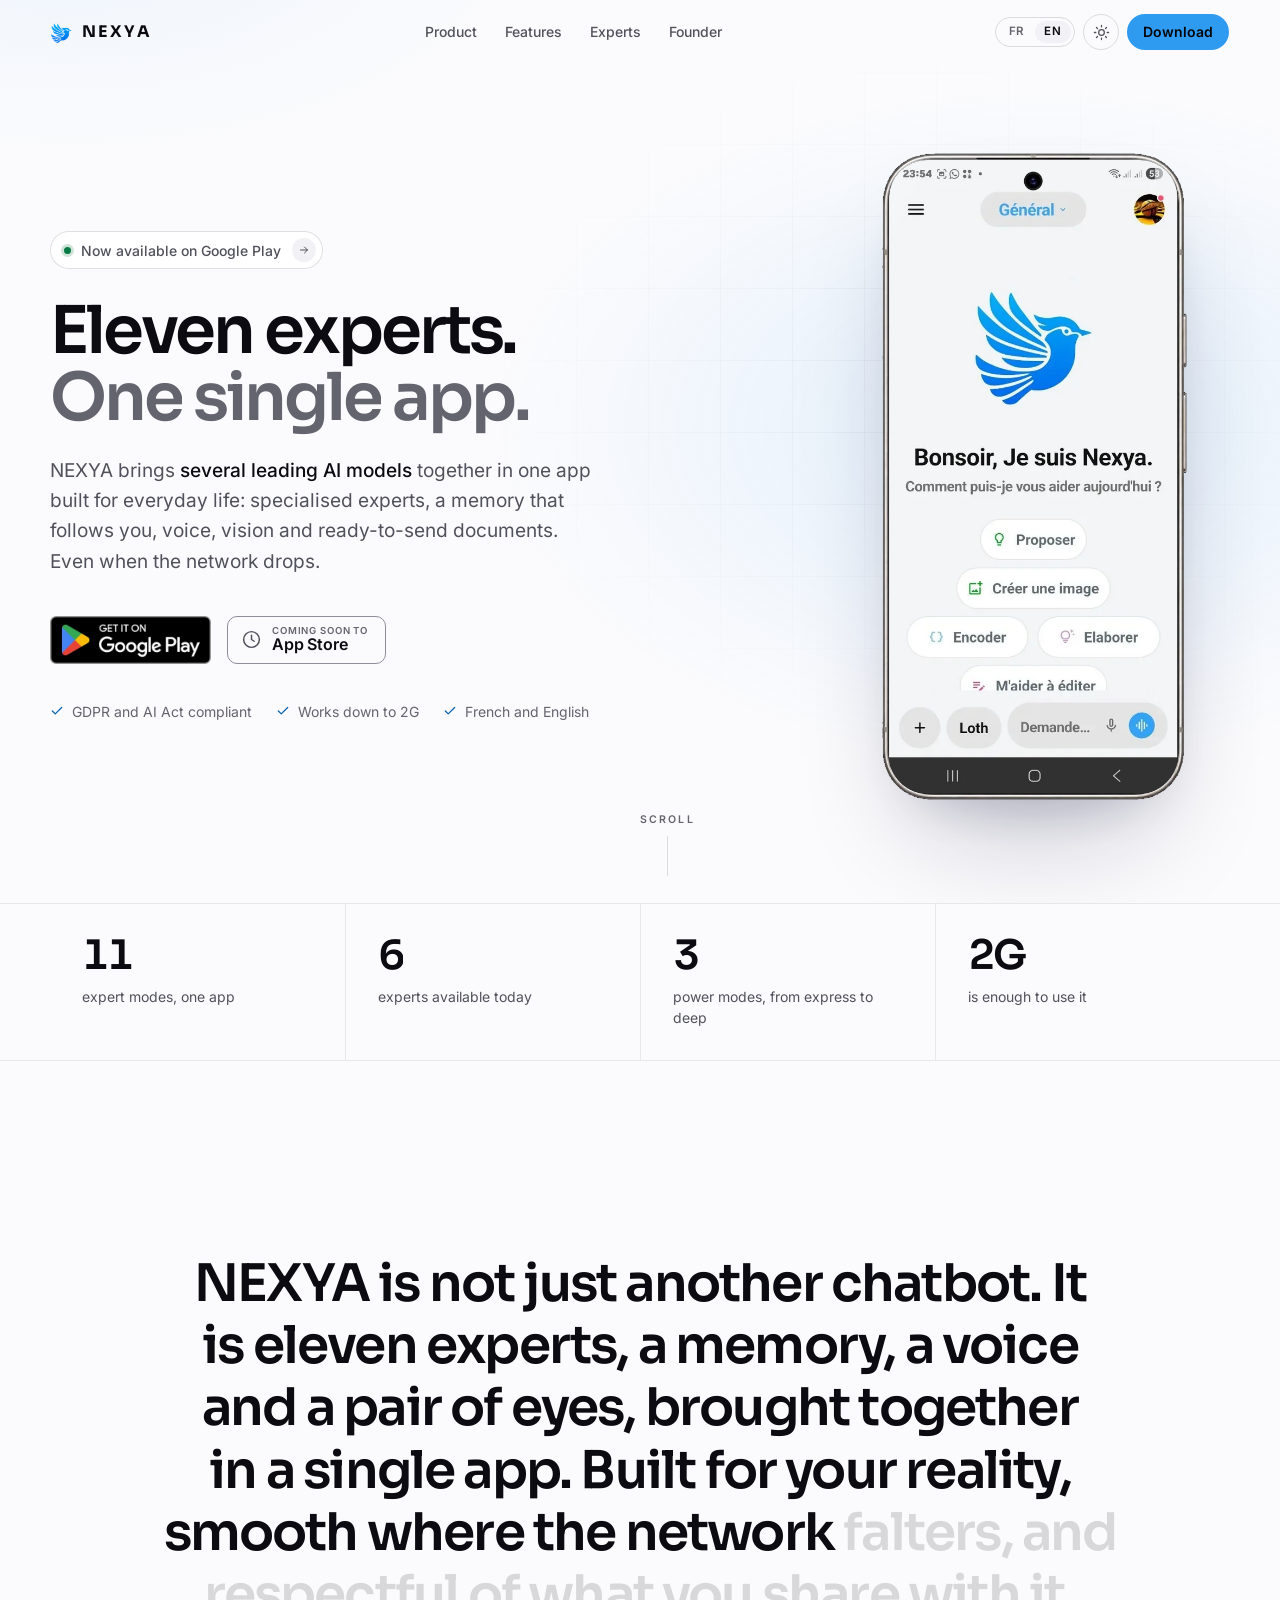
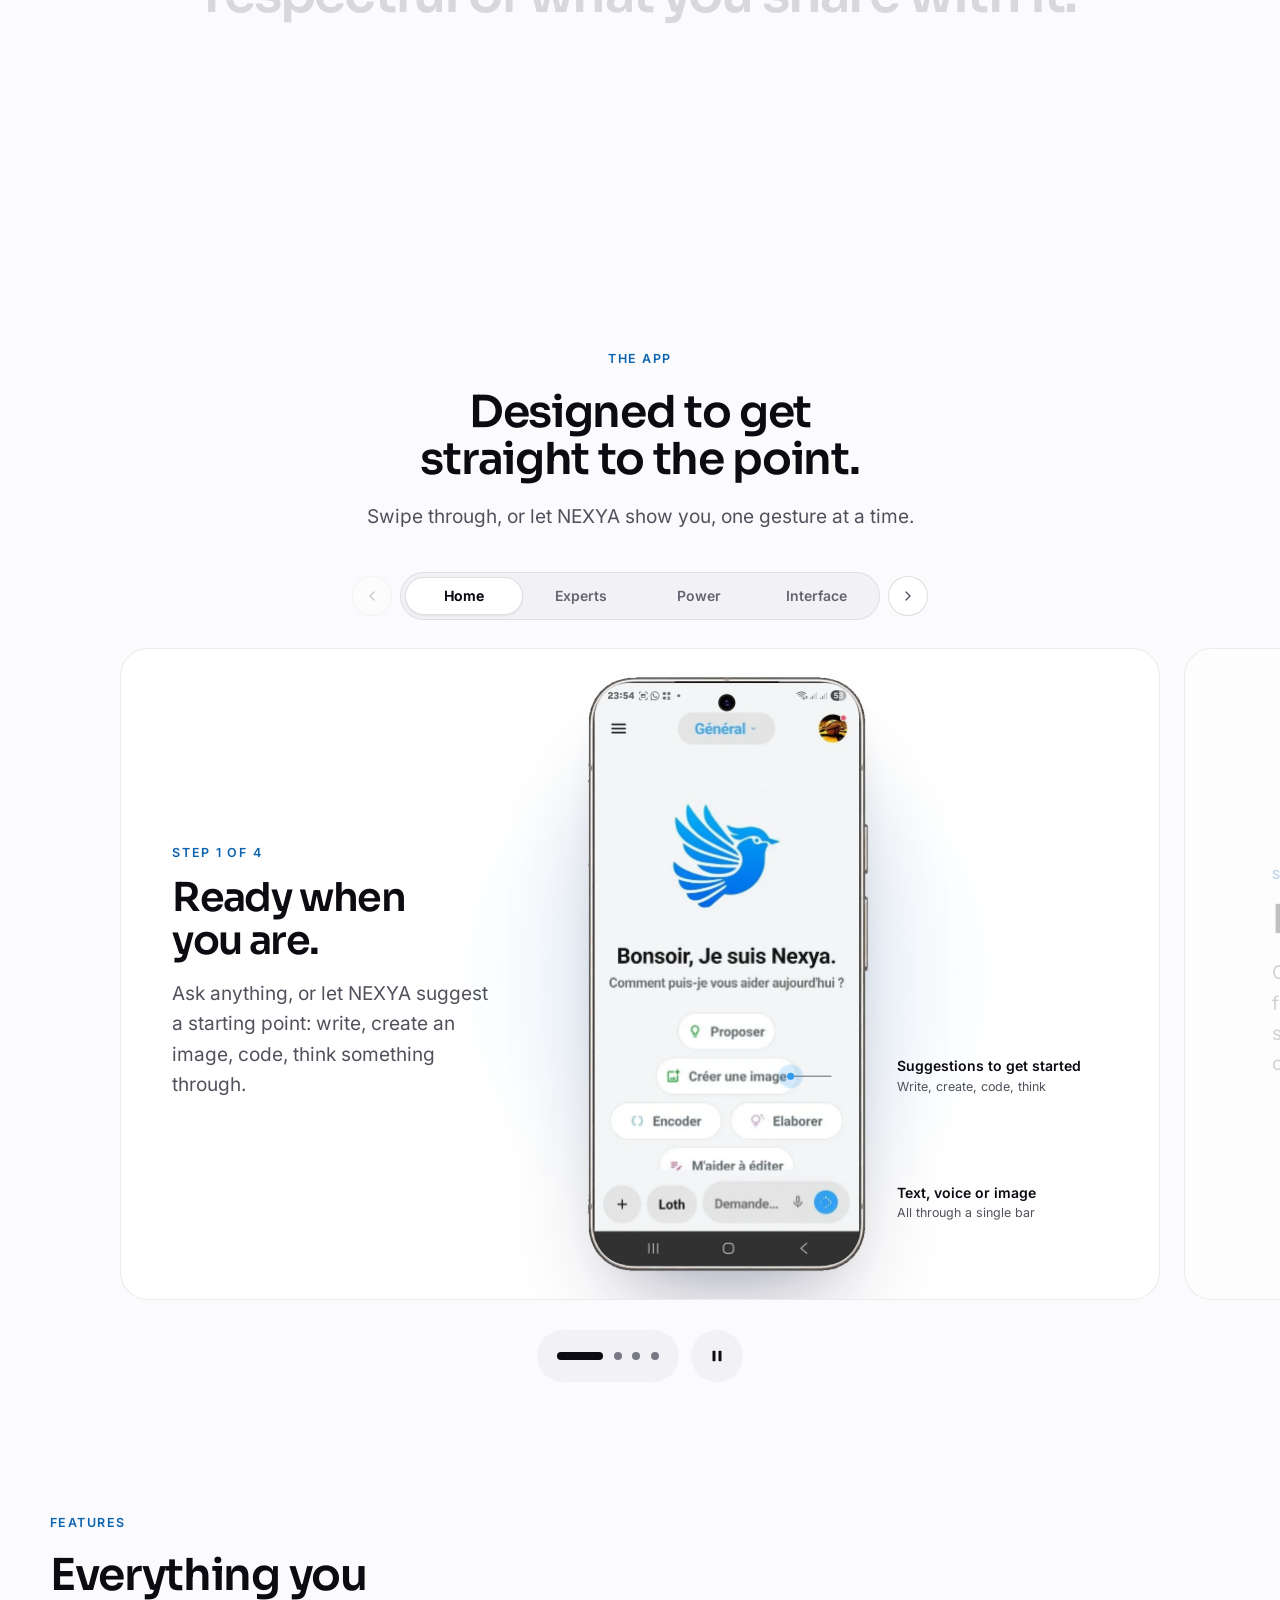
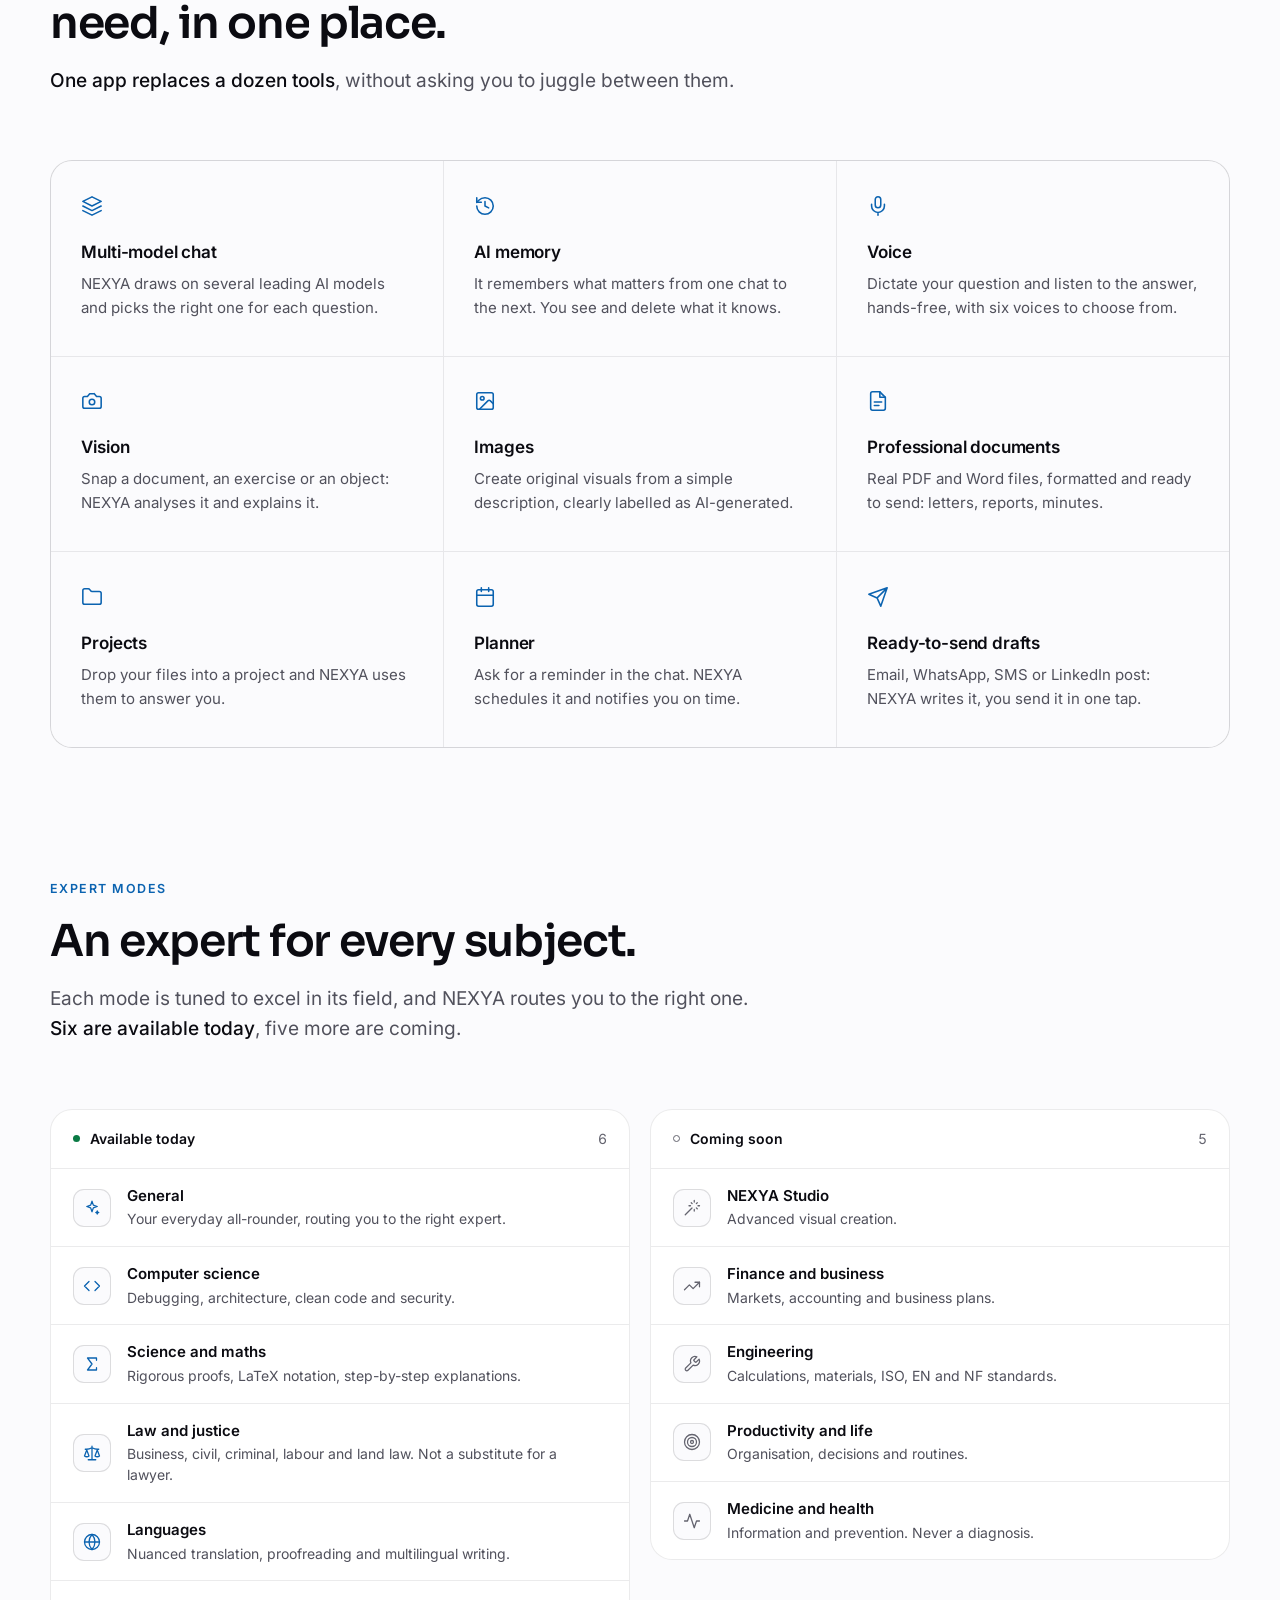
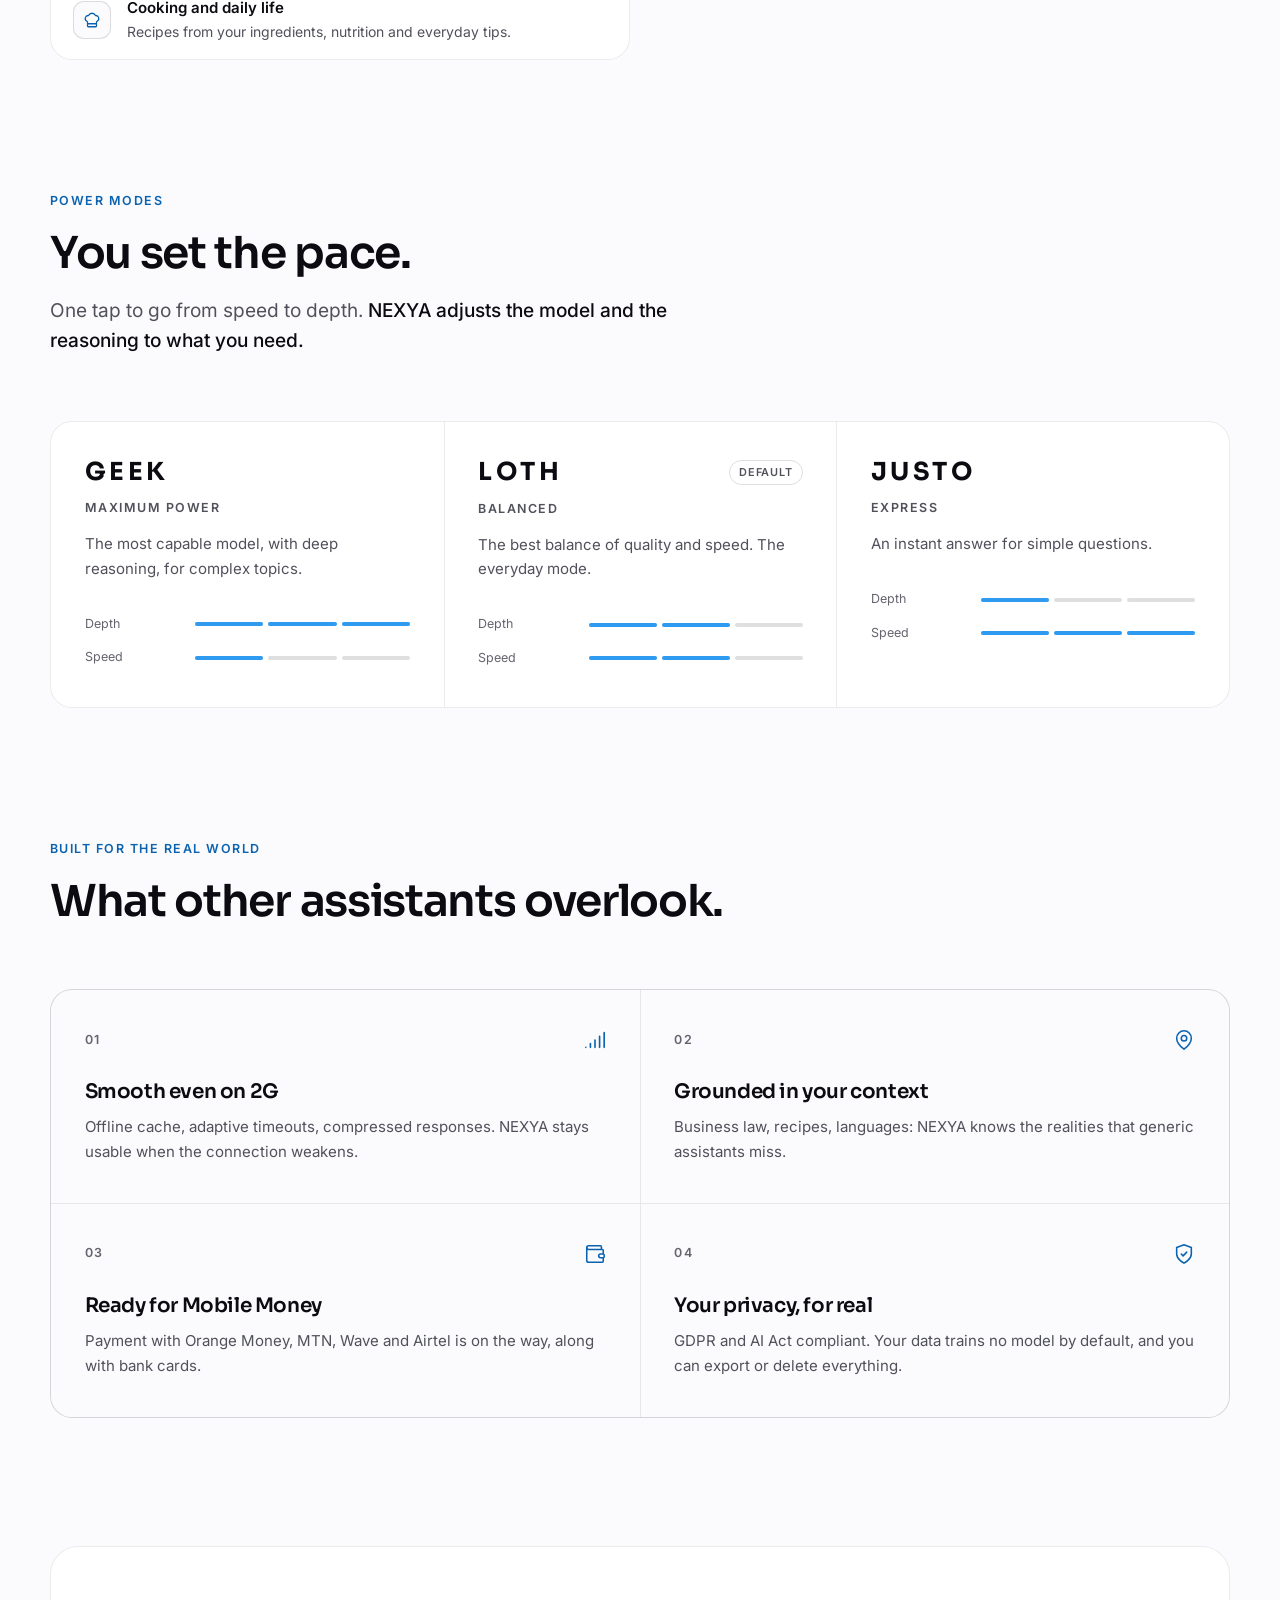
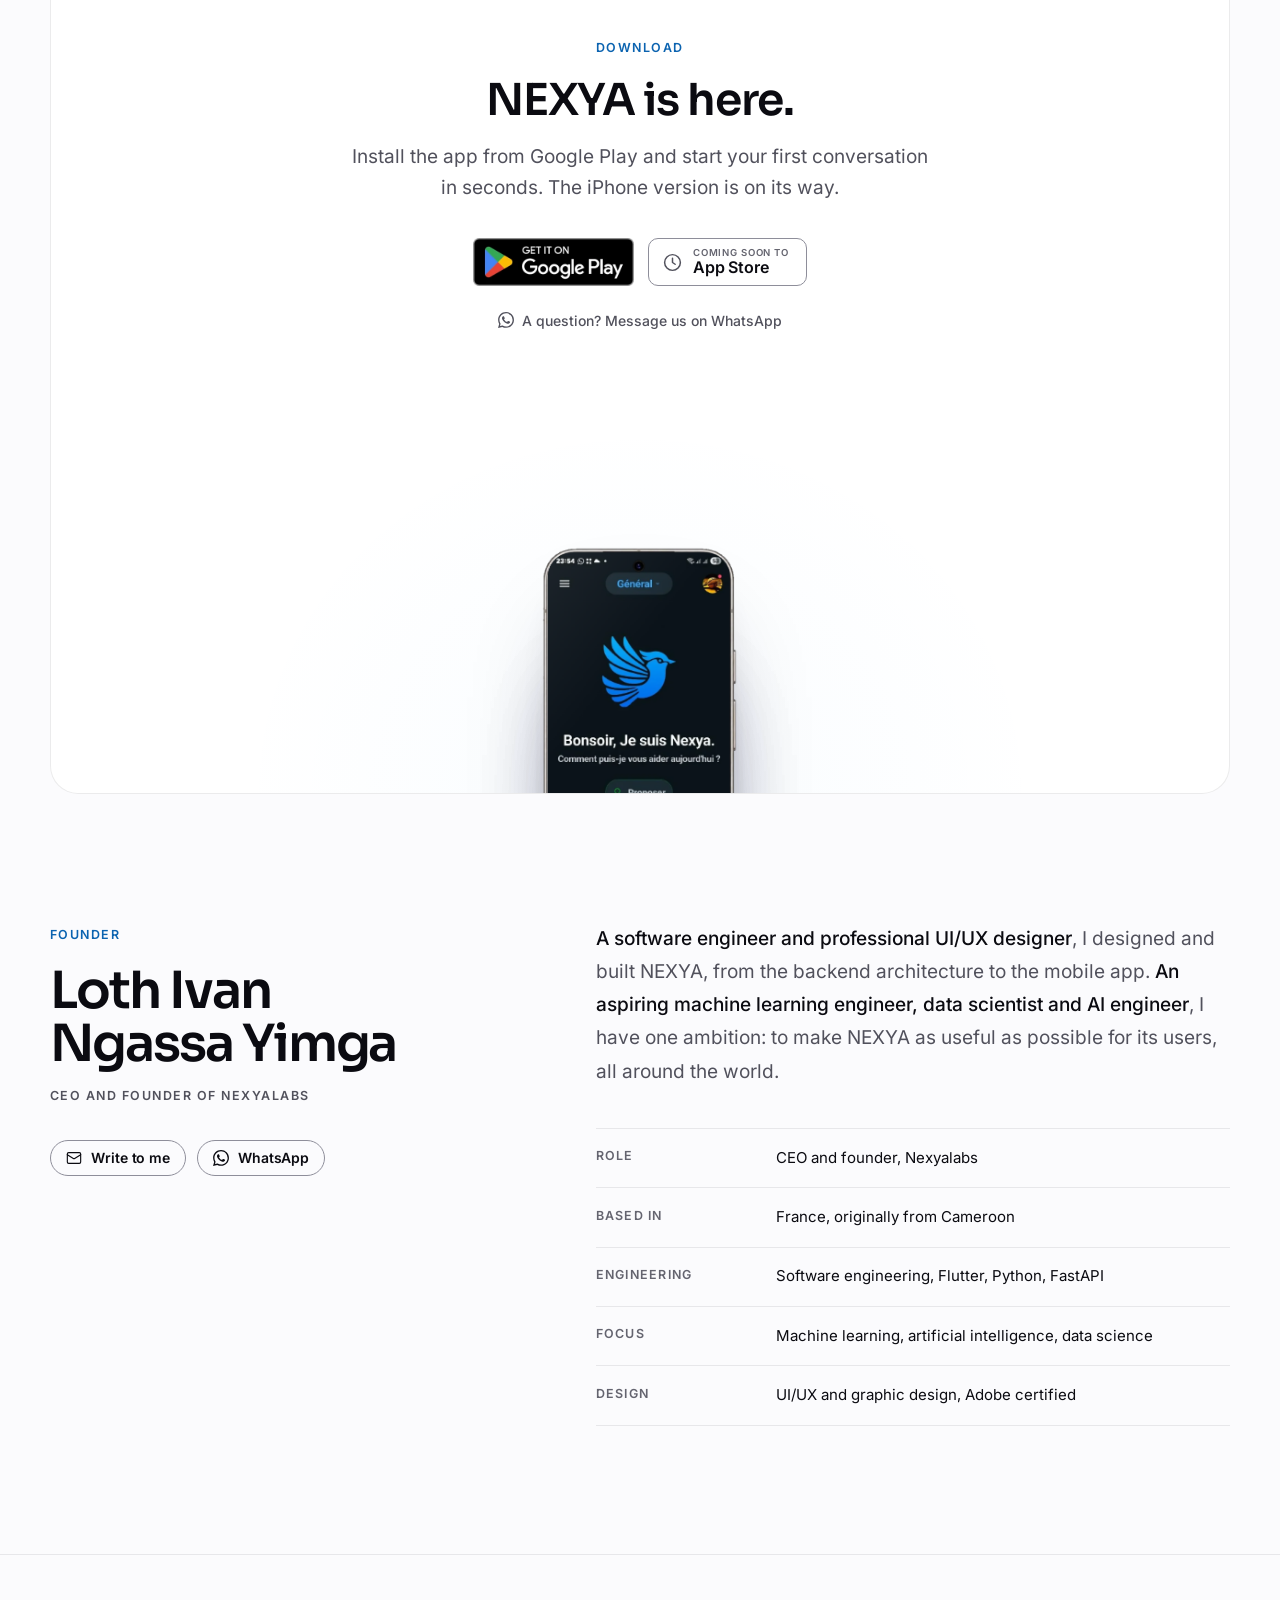
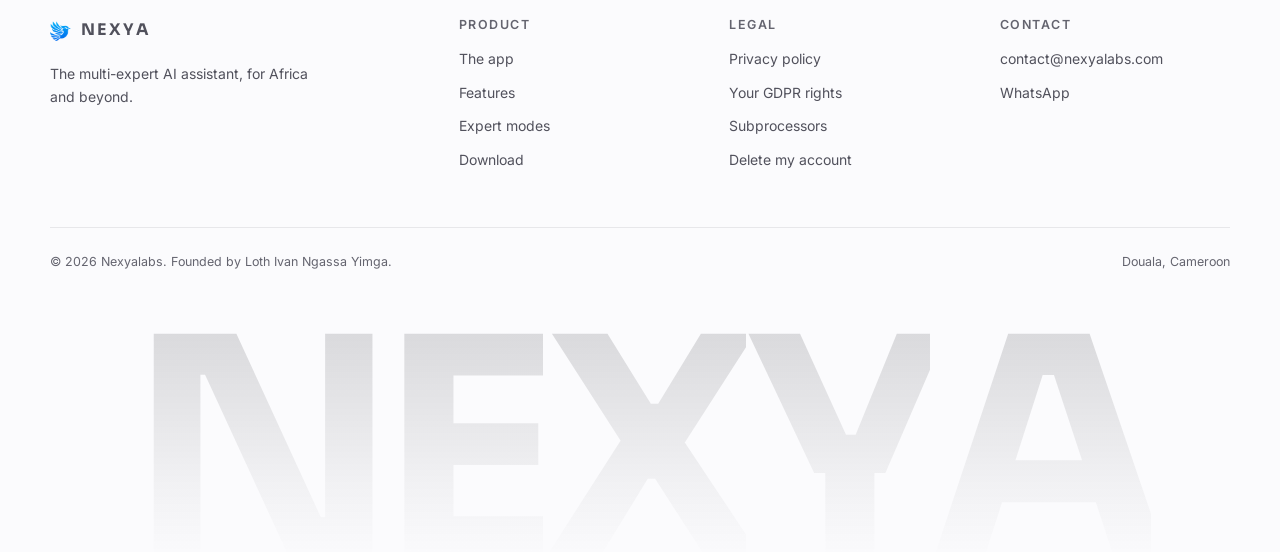
==== commit 757078b5: "Galerie façon Apple pour la démonstration, surtitres épurés et fondateur mis à jour La section « L'a" ====
--- a/en/index.html
+++ b/en/index.html
@@ -86,8 +86,8 @@
       "alternateName": ["Loth Ngassa", "Ivan Ngassa", "Loth Ivan Ngassa"],
       "url": "https://nexyalabs.com/#fondateur",
       "jobTitle": "CEO et Fondateur de Nexyalabs",
-      "description": "Loth Ivan Ngassa Yimga est un ingénieur logiciel camerounais, CEO et fondateur de Nexyalabs et créateur de NEXYA AI, un assistant d'intelligence artificielle mobile multi-expert. Originaire de Douala et désormais basé en France, il se spécialise en machine learning, intelligence artificielle et data science, avec l'objectif de devenir machine learning engineer et data scientist. Il est également graphiste et designer UI/UX certifié Adobe.",
-      "disambiguatingDescription": "Cameroonian software engineer, CEO and founder of Nexyalabs and creator of the NEXYA AI app. Based in France, specialising in machine learning, artificial intelligence and data science, aiming to work as a machine learning engineer and data scientist. Adobe-certified UI/UX and graphic designer.",
+      "description": "Loth Ivan Ngassa Yimga est un ingénieur logiciel camerounais, CEO et fondateur de Nexyalabs et créateur de NEXYA AI, un assistant d'intelligence artificielle mobile multi-expert. Originaire du Cameroun et désormais basé en France, il est ingénieur logiciel et designer UI/UX professionnel certifié Adobe, et se forme pour devenir machine learning engineer, data scientist et ingénieur IA. Son ambition : rendre NEXYA le plus utile possible pour ses utilisateurs, partout dans le monde.",
+      "disambiguatingDescription": "Cameroonian software engineer, CEO and founder of Nexyalabs and creator of the NEXYA AI app. Based in France. Software engineer and Adobe-certified professional UI/UX designer, training to become a machine learning engineer, data scientist and AI engineer.",
       "worksFor": { "@id": "https://nexyalabs.com/#organisation" },
       "nationality": { "@type": "Country", "name": "Cameroun" },
       "homeLocation": { "@type": "Place", "name": "France", "address": { "@type": "PostalAddress", "addressCountry": "FR" } },
@@ -199,45 +199,54 @@
 .manifesto__text{max-width:20em;margin-inline:auto;text-align:center;font:600 clamp(1.75rem,1rem + 2.8vw,3.3rem)/1.2 var(--font-display);letter-spacing:-.035em;text-wrap:balance}
 .js .manifesto__text .lw{opacity:.14;transition:opacity .2s linear}
 
-/* --- Demonstration : la vraie application, rejouee geste par geste --- */
-.tour{overflow-x:clip;padding-bottom:0}
-.tour .sec-head{margin-bottom:clamp(2.5rem,5vw,4rem)}
-.tour__grid{display:grid;grid-template-columns:minmax(17rem,24rem) 1fr;align-items:center;gap:clamp(2rem,5vw,4.5rem)}
-.tour__tabs{display:grid;gap:.35rem}
-.tab{position:relative;display:grid;grid-template-columns:2.4rem 1fr;align-items:start;width:100%;padding:1.05rem 1.2rem 1.1rem;border-radius:18px;border:1px solid transparent;text-align:left;color:var(--text-3);transition:background-color var(--t),border-color var(--t),color var(--t)}
-.tab:hover{color:var(--text-2);background:var(--hover)}
-.tab.is-on{color:var(--text);background:var(--surface);border-color:var(--line)}
-.tab__n{font:600 var(--fs-xs)/1.95 var(--font-ui);letter-spacing:.1em;font-variant-numeric:tabular-nums;transition:color var(--t)}
-.tab.is-on .tab__n{color:var(--accent)}
-.tab__short{display:none}
-.tab__title{grid-column:2;font:600 1.08rem/1.35 var(--font-display);letter-spacing:-.02em}
-.tab__desc{grid-column:2;display:grid;grid-template-rows:0fr;transition:grid-template-rows .55s var(--ease)}
-.tab.is-on .tab__desc,html:not(.js) .tab__desc{grid-template-rows:1fr}
-.tab__desc-in{overflow:hidden}
-.tab__desc-in>span{display:block;padding-top:.5rem;color:var(--text-2);font-size:var(--fs-body);line-height:1.6;opacity:0;transform:translateY(6px);transition:opacity .45s var(--ease) .1s,transform .45s var(--ease) .1s}
-.tab.is-on .tab__desc-in>span,html:not(.js) .tab__desc-in>span{opacity:1;transform:none}
-.tab__bar{grid-column:2;position:relative;height:2px;margin-top:1rem;border-radius:2px;background:var(--line);overflow:hidden;display:none}
-.js .tab.is-on .tab__bar{display:block}
-.tab__bar i{position:absolute;inset:0;background:var(--accent-solid);transform:scaleX(0);transform-origin:left center}
-.tour__ctrl{display:flex;flex-wrap:wrap;align-items:center;gap:.6rem 1rem;margin-top:1.3rem;padding-left:1.2rem}
-html:not(.js) .tour__ctrl{display:none}
-.tour__play{display:inline-flex;align-items:center;gap:.45rem;height:34px;padding:0 .95rem 0 .8rem;border-radius:var(--r-pill);border:1px solid var(--line-2);font-size:var(--fs-xs);font-weight:600;color:var(--text-2);transition:color var(--t-fast),border-color var(--t-fast)}
-.tour__play:hover{color:var(--text);border-color:var(--line-ui)}
-.tour__play svg{width:13px;height:13px}
-.tour__play .i-play,.tour__play[data-state="paused"] .i-pause{display:none}
-.tour__play[data-state="paused"] .i-play{display:block}
-.tour__hint{font-size:var(--fs-xs);color:var(--text-3)}
-.tour__hint .m{display:none}
-.tour__caption{display:none}
-
-.tour__stage{position:relative;display:flex;align-items:center;--w:min(300px,calc((100svh - 220px) / 2.113));min-height:calc(var(--w) * 2.113 + 2rem);perspective:1700px;touch-action:pan-y}
-.tour__glow{position:absolute;left:calc(clamp(0rem,6%,4rem) + var(--w) / 2);top:50%;width:min(640px,120%);aspect-ratio:1;transform:translate(-50%,-50%);border-radius:50%;pointer-events:none;z-index:-1;transition:opacity 1.4s var(--ease)}
-.tour__glow--blue{background:radial-gradient(closest-side,var(--glow),transparent)}
-.tour__glow--green{background:radial-gradient(closest-side,rgba(76,175,80,.2),transparent);opacity:0}
-.tour__stage.is-green .tour__glow--green{opacity:1}
-.tour__stage.is-green .tour__glow--blue{opacity:.3}
-.tour__scroll{position:relative;margin-left:clamp(0rem,6%,4rem);transform-style:preserve-3d;will-change:transform}
-.tour .device{--w:inherit}
+/* --- Demonstration : galerie facon Apple, un geste par carte --- */
+.gal{--lens:color-mix(in srgb,var(--text) 11%,var(--surface-2));overflow-x:hidden;overflow-x:clip;padding-bottom:0}
+:root[data-theme="light"] .gal{--lens:var(--surface)}
+.gal .sec-head{margin-bottom:clamp(1.75rem,3.5vw,2.5rem)}
+
+/* Etapes : une lentille qui suit le doigt, et des lettres qui s'allument exactement sous elle */
+.gal__nav{display:flex;align-items:center;justify-content:center;gap:.5rem;margin-bottom:clamp(1rem,2.4vw,1.6rem)}
+.gal__arrow{display:grid;place-items:center;flex:none;width:40px;height:40px;border-radius:50%;border:1px solid var(--line-2);background:var(--surface);color:var(--text-2);transition:color var(--t-fast),border-color var(--t-fast),opacity var(--t),transform var(--t-fast) var(--ease)}
+.gal__arrow:hover:not([aria-disabled="true"]){color:var(--text);border-color:var(--line-ui)}
+.gal__arrow:active:not([aria-disabled="true"]){transform:scale(.92)}
+.gal__arrow[aria-disabled="true"]{opacity:.3;cursor:default}
+.gal__arrow svg{width:16px;height:16px}
+.gal__seg{position:relative;container-type:inline-size;display:grid;grid-template-columns:repeat(4,minmax(0,1fr));width:min(100%,30rem);padding:4px;border-radius:var(--r-pill);border:1px solid var(--line);background:var(--surface-2)}
+.gal__pill{position:absolute;top:4px;bottom:4px;left:4px;width:calc((100% - 8px) / 4);border-radius:var(--r-pill);border:1px solid var(--line-2);background:var(--lens);box-shadow:var(--shadow-sm);transform:translateX(calc(var(--sp,0) * 100%));will-change:transform;pointer-events:none}
+.gal__tab,.gal__lit span{height:38px;padding:0 .35rem;font:600 var(--fs-sm)/1 var(--font-ui);font-size:min(var(--fs-sm),3.9cqi);white-space:nowrap}
+.gal__tab{position:relative;z-index:1;border-radius:var(--r-pill);color:var(--text-3);transition:color var(--t)}
+.gal__tab:hover{color:var(--text-2)}
+.gal__lit{position:absolute;inset:4px;z-index:2;display:grid;grid-template-columns:repeat(4,minmax(0,1fr));color:var(--text);pointer-events:none;clip-path:inset(0 calc(100% - (var(--sp,0) + 1) * 25%) 0 calc(var(--sp,0) * 25%) round 999px)}
+.gal__lit span{display:grid;place-items:center}
+
+/* Rail : defilement natif aimante, une carte par geste */
+.gal__view{--gap:24px;--cw:min(1080px,calc(100cqi - 240px));--side:calc((100cqi - var(--cw)) / 2);--ch:clamp(min(420px,calc(100svh - 96px)),calc(100svh - 248px),720px);--veil:.45;position:relative;container-type:inline-size}
+.js .gal__view[data-reveal]{transform:translateX(72px)}
+.js .gal__view[data-reveal].in{transform:none}
+.gal__track{position:relative;display:flex;gap:var(--gap);padding-block:2px 6px;overflow-x:auto;overflow-y:hidden;scroll-snap-type:x mandatory;overscroll-behavior-x:contain;scrollbar-width:none;-webkit-tap-highlight-color:transparent}
+.gal__track::-webkit-scrollbar{display:none}
+.gal__track::before,.gal__track::after{content:'';flex:none;width:max(0px,calc(var(--side) - var(--gap)))}
+.gal__track.is-free{scroll-snap-type:none}
+.gal__track:focus-visible{outline-offset:-4px}
+.gal__card{--w:calc((var(--ch) - 56px) / 2.113);position:relative;flex:none;width:var(--cw);min-height:var(--ch);scroll-snap-align:center;scroll-snap-stop:always;display:grid;grid-template-columns:minmax(0,.82fr) minmax(0,1.18fr);align-items:center;border-radius:28px;border:1px solid var(--line);background:var(--surface);overflow:hidden;isolation:isolate;-webkit-user-select:none;user-select:none}
+.js .gal__card:not(.is-active),.js .gal__card.is-active .gal__phone{cursor:pointer}
+.gal__veil{position:absolute;inset:0;z-index:6;background:var(--bg);opacity:0;pointer-events:none}
+.gal__txt{position:relative;z-index:2;padding:clamp(2rem,4vw,3.5rem);will-change:transform,opacity}
+.gal__step{margin-bottom:1.1rem;font:600 var(--fs-xs)/1 var(--font-ui);letter-spacing:.14em;text-transform:uppercase;color:var(--accent)}
+.gal__title{font:600 clamp(1.9rem,1.2rem + 1.6vw,2.6rem)/1.08 var(--font-display);letter-spacing:-.04em;text-wrap:balance}
+.gal__sub{display:none}
+.gal__desc{max-width:26rem;margin-top:1rem;font-size:var(--fs-lead);line-height:1.6;color:var(--text-2)}
+.gal__stage{position:relative;display:flex;align-items:center;height:100%;perspective:1600px}
+.gal__glow{position:absolute;left:calc(2.5rem + var(--w) / 2);top:50%;width:min(560px,130%);aspect-ratio:1;border-radius:50%;transform:translate(-50%,-50%);background:radial-gradient(closest-side,var(--glow),transparent);pointer-events:none;z-index:-1;transition:opacity 1.2s var(--ease)}
+.gal__glow--green{background:radial-gradient(closest-side,rgba(76,175,80,.2),transparent);opacity:0}
+.gal__card.is-green .gal__glow--green{opacity:1}
+.gal__card.is-green .gal__glow:not(.gal__glow--green){opacity:.3}
+.gal__phone{position:relative;margin-left:2.5rem;transform-style:preserve-3d;will-change:transform}
+
+/* Etat final de chaque telephone sans JavaScript */
+.gal__card[data-k="1"] .scr[data-scr="1"] .scr__in,.gal__card[data-k="3"] .scr[data-scr="3"] .scr__in{opacity:1}
+.gal__card[data-k="2"] .demo__scrim{opacity:.54}
+.gal__card[data-k="2"] .demo__sheet{opacity:1;transform:none}
 
 /* Ecran rejoue : chrome fixe, contenu qui glisse, voile, panneau, toucher */
 .demo{--app:#0B131A;background:var(--app)}
@@ -252,9 +261,12 @@
 .demo__sheet{z-index:6;opacity:0;transform:translateY(48%)}
 .demo__dip{z-index:7;background:var(--app);opacity:0;clip-path:inset(3.764% 0 5.817% 0)}
 .demo__nav{z-index:8;clip-path:inset(94.183% 0 0 0)}
+.demo__glint{position:absolute;inset:0;z-index:9;pointer-events:none;background:linear-gradient(112deg,transparent 38%,rgba(255,255,255,.16) 50%,transparent 62%);background-size:260% 100%;background-position:130% 0}
 .demo__tap{position:absolute;z-index:9;width:13%;aspect-ratio:1;border-radius:50%;opacity:0;pointer-events:none;transform:translate(-50%,-50%);
   background:radial-gradient(circle,rgba(255,255,255,.6) 0 30%,rgba(255,255,255,.16) 32% 100%);box-shadow:0 0 0 1.5px rgba(255,255,255,.6),0 6px 18px rgba(0,0,0,.35)}
 :root[data-theme="light"] .demo__tap{background:radial-gradient(circle,rgba(20,24,32,.42) 0 30%,rgba(20,24,32,.12) 32% 100%);box-shadow:0 0 0 1.5px rgba(20,24,32,.45),0 6px 18px rgba(0,0,0,.14)}
+.demo__ring{position:absolute;z-index:9;width:13%;aspect-ratio:1;border-radius:50%;border:2px solid rgba(255,255,255,.9);opacity:0;pointer-events:none;transform:translate(-50%,-50%)}
+:root[data-theme="light"] .demo__ring{border-color:rgba(20,24,32,.6)}
 
 /* Annotations : un trait part de l'ecran vers une legende */
 .notes{position:absolute;inset:0;pointer-events:none;z-index:4}
@@ -264,11 +276,54 @@
 .note-dot,.note-halo{transform-box:fill-box;transform-origin:center}
 .note-dot{fill:var(--accent-solid)}
 .note-halo{fill:var(--accent-solid);fill-opacity:.22}
-.note{position:absolute;max-width:13.5rem;transform:translate(-6px,-50%);opacity:0;transition:opacity .5s var(--ease),transform .5s var(--ease)}
+.note{position:absolute;max-width:12.5rem;transform:translate(-6px,-50%);opacity:0;transition:opacity .5s var(--ease),transform .5s var(--ease)}
 .note.on{opacity:1;transform:translate(0,-50%)}
 .note b{display:block;font:600 var(--fs-sm)/1.3 var(--font-ui);color:var(--text)}
 .note small{display:block;margin-top:.15rem;font-size:var(--fs-xs);line-height:1.4;color:var(--text-2)}
 @media (max-width:1099px){ .notes{display:none} }
+
+/* Commandes facon Apple : points liquides et lecture */
+.gal__ctrl{display:flex;align-items:center;justify-content:center;gap:.75rem;margin-top:clamp(1rem,2.4vw,1.5rem)}
+.gal__dots{display:flex;align-items:center;gap:.65rem;height:52px;padding:0 1.3rem;border-radius:var(--r-pill);background:var(--surface-2);contain:layout}
+.gal__dot{position:relative;flex:none;width:8px;height:8px;border-radius:var(--r-pill);background:var(--line-ui);transition:background-color var(--t)}
+.gal__dot::before{content:'';position:absolute;inset:-18px -5px}
+.gal__dot[aria-current="true"]{width:46px;background:color-mix(in srgb,var(--text) 20%,transparent)}
+.gal__dot i{position:absolute;inset:0;border-radius:inherit;background:var(--text);transform:scaleX(0);transform-origin:left center}
+.gal__dot:not([aria-current="true"]) i{opacity:0}
+:root[data-theme="light"] .gal__dot:not([aria-current="true"]){background:color-mix(in srgb,var(--text-3) 50%,var(--line-ui))}
+@media (forced-colors:active){
+  .gal__dot,:root[data-theme] .gal__dot:not([aria-current="true"]){forced-color-adjust:none;background:GrayText}
+  .gal__dot[aria-current="true"]{background:Canvas;box-shadow:inset 0 0 0 1px CanvasText}
+  .gal__dot i{background:Highlight}
+  .gal__dot:focus-visible{outline-color:Highlight}
+  .gal__pill{border-color:Highlight}
+}
+.gal__play{display:grid;place-items:center;flex:none;width:52px;height:52px;border-radius:50%;background:var(--surface-2);color:var(--text);transition:transform var(--t-fast) var(--ease),background-color var(--t-fast)}
+.gal__play:hover{background:color-mix(in srgb,var(--text) 7%,var(--surface-2))}
+.gal__play:active{transform:scale(.92)}
+.gal__play svg{grid-area:1/1;width:18px;height:18px;opacity:0;transform:scale(.55);transition:opacity .2s var(--ease),transform .4s var(--ease)}
+.gal__play[data-state="playing"] .i-pa,.gal__play[data-state="paused"] .i-pl,.gal__play[data-state="ended"] .i-rp{opacity:1;transform:none}
+
+/* Replis : navigateurs sans unites de conteneur, sans svh ou sans color-mix (Safari 15, Chrome Android ancien) */
+@supports not (width:1cqi){
+  .gal__view{--cw:min(1080px,calc(100vw - 240px));--side:calc((100vw - var(--cw)) / 2)}
+}
+@supports not (height:1svh){
+  .gal__view{--ch:clamp(min(420px,calc(100vh - 96px)),calc(100vh - 248px),720px)}
+}
+@supports not (color:color-mix(in srgb,red,red)){
+  .gal{--lens:rgba(255,255,255,.1)}
+  :root[data-theme="light"] .gal{--lens:var(--surface)}
+}
+
+/* Invite ephemere : elle accompagne le coup de pouce, puis s'efface pour de bon */
+.gal__swipe{position:absolute;left:calc(var(--side) + var(--cw) / 2);bottom:30px;z-index:8;display:flex;align-items:center;gap:.4rem;padding:.55rem .9rem;border-radius:var(--r-pill);border:1px solid var(--line-2);background:var(--bg);background:color-mix(in srgb,var(--bg) 86%,transparent);box-shadow:var(--shadow-md);font:600 var(--fs-xs)/1 var(--font-ui);color:var(--text);white-space:nowrap;opacity:0;transform:translate(-50%,10px);transition:opacity .35s var(--ease),transform .6s var(--ease);pointer-events:none}
+.gal__swipe.on{opacity:1;transform:translate(-50%,0)}
+.gal__swipe svg{width:15px;height:15px}
+.gal__swipe.on svg{animation:galSwipe 1s var(--ease) .25s 2}
+@keyframes galSwipe{50%{transform:translateX(-5px)}}
+@media (hover:hover) and (pointer:fine){ .gal__swipe{display:none} }
+html:not(.js) .gal__ctrl,html:not(.js) .gal__nav,html:not(.js) .gal__swipe{display:none}
 
 /* --- Fonctionnalites --- */
 .grid9{display:grid;grid-template-columns:repeat(3,1fr);gap:1px;background:var(--line);border:1px solid var(--line);border-radius:var(--r-lg);overflow:hidden}
@@ -331,9 +386,6 @@
 .why__item svg{width:22px;height:22px;color:var(--accent)}
 .why__item h3{font:600 1.25rem/1.3 var(--font-display);letter-spacing:-.02em;margin-bottom:.65rem}
 .why__item p{color:var(--text-2)}
-.weight{display:flex;flex-wrap:wrap;align-items:center;gap:.6rem 1.25rem;margin-top:1.25rem;padding:1.3rem 1.6rem;border:1px solid var(--line);border-radius:var(--r-lg);background:var(--surface);color:var(--text-2);font-size:var(--fs-sm)}
-.weight b{font:600 1.65rem/1 var(--font-display);letter-spacing:-.03em;color:var(--text);font-variant-numeric:tabular-nums}
-.weight svg{width:20px;height:20px;color:var(--accent)}
 
 /* --- Telechargement : trois telephones en eventail --- */
 .cta{position:relative;isolation:isolate;overflow:hidden;text-align:center;padding:clamp(3rem,7vw,5.5rem) clamp(1.25rem,5vw,4rem) 0;border:1px solid var(--line);border-radius:28px;background:var(--surface)}
@@ -379,7 +431,7 @@
 
 /* --- Signature geante --- */
 .wordmark{overflow:hidden;height:clamp(4.6rem,17.5vw,15.2rem);margin-top:3.5rem;pointer-events:none;user-select:none;-webkit-user-select:none}
-.wordmark__in{display:block;text-align:center;white-space:nowrap;font:700 clamp(5.5rem,24vw,21.5rem)/.82 var(--font-display);letter-spacing:-.06em}
+.wordmark__in{display:block;text-align:center;white-space:nowrap;font:700 clamp(4rem,24vw,21.5rem)/.82 var(--font-display);letter-spacing:-.06em}
 .wordmark .wi,html:not(.js) .wordmark__in{color:transparent;background:linear-gradient(180deg,color-mix(in srgb,var(--text) 14%,transparent) 0%,color-mix(in srgb,var(--text) 4%,transparent) 62%,transparent 92%);-webkit-background-clip:text;background-clip:text}
 .js .wordmark .wi{transform:translateY(105%);transition:transform 1.4s var(--ease);transition-delay:calc(var(--wi) * 70ms)}
 .js .wordmark.in .wi{transform:none}
@@ -402,24 +454,26 @@
   .proof__in{grid-template-columns:repeat(2,1fr)}
   .proof__item:nth-child(3){border-left:0}
   .proof__item:nth-child(n+3){border-top:1px solid var(--line)}
-  .tour__grid{grid-template-columns:minmax(0,1fr);gap:1.1rem}
-  .tour__side{display:contents}
-  .tour__tabs{order:1;display:flex;gap:.3rem;width:max-content;max-width:100%;margin-inline:auto;overflow-x:auto;scrollbar-width:none;padding:2px}
-  .tour__tabs.is-scroll{-webkit-mask-image:linear-gradient(90deg,transparent,#000 22px,#000 calc(100% - 22px),transparent);mask-image:linear-gradient(90deg,transparent,#000 22px,#000 calc(100% - 22px),transparent)}
-  .tour__tabs::-webkit-scrollbar{display:none}
-  .tab{display:block;flex:none;width:auto;padding:.5rem .8rem .62rem;border-radius:var(--r-pill);border-color:var(--line-2);text-align:center}
-  .tab__n,.tab__title,.tab__desc{display:none}
-  .tab__short{display:block;font:600 .84rem/1.2 var(--font-ui)}
-  .tab.is-on{background:var(--surface-2);border-color:var(--line-ui)}
-  .js .tab.is-on .tab__bar{position:absolute;left:.8rem;right:.8rem;bottom:.28rem;height:2px;margin:0}
-  .tour__stage{order:2;justify-content:center;--w:min(244px,calc((100svh - 330px) / 2.113))}
-  .tour__scroll{margin-left:0}
-  .tour__glow{left:50%}
-  .tour__caption{order:3;display:block;text-align:center;min-height:7.5rem;padding-inline:.5rem}
-  .tour__cap-t{font:600 1.35rem/1.25 var(--font-display);letter-spacing:-.03em}
-  .tour__cap-d{margin:.55rem auto 0;max-width:28rem;color:var(--text-2)}
-  .tour__ctrl{order:4;justify-content:center;padding-left:0;margin-top:0}
-  .tour__hint .d{display:none}.tour__hint .m{display:inline}
+  .gal__nav{margin-bottom:10px}
+  .gal__arrow{display:none}
+  .gal__seg{width:100%;max-width:26rem}
+  .gal__tab,.gal__lit span{height:36px;padding:0 .2rem;font-size:.8rem;font-size:min(.84rem,3.9cqi)}
+  .gal__view{--in:max(20px,6cqi);--gap:max(12px,5cqi);--cw:calc(100cqi - 2 * var(--in) - var(--gap));--side:var(--in);--ch:clamp(300px,calc(100svh - 206px),780px);--veil:.18}
+  .gal__track{scroll-padding-inline:var(--in)}
+  .gal__card{height:var(--ch);scroll-snap-align:start;grid-template-columns:minmax(0,1fr);grid-template-rows:auto minmax(0,1fr);align-items:stretch;border-radius:26px;text-align:center}
+  .gal__txt{min-height:var(--txth,0px);padding:18px 16px 0}
+  .gal__step,.gal__desc{display:none}
+  .gal__title{font-size:1.4rem;font-size:clamp(1.2rem,5.4cqi,1.55rem);letter-spacing:-.03em}
+  .gal__sub{display:block;margin-top:.3rem;font-size:var(--fs-sm);line-height:1.4;color:var(--text-2);text-wrap:balance}
+  .gal__stage{justify-content:center;align-items:flex-end;min-height:0;padding:12px 0 14px}
+  .gal__phone{margin-left:0;height:100%}
+  .gal__phone .device{width:auto;height:min(100%,calc((var(--cw) - 40px) * 2.1127))}
+  .gal__glow{left:50%;top:60%}
+  .gal__ctrl{gap:12px;margin-top:12px}
+  .gal__dots{height:48px;padding:0 1.15rem}
+  .gal__play{width:48px;height:48px}
+  @supports not (width:1cqi){ .gal__view{--in:max(20px,6vw);--gap:max(12px,5vw);--cw:calc(100vw - 2 * var(--in) - var(--gap))} }
+  @supports not (height:1svh){ .gal__view{--ch:clamp(300px,calc(100vh - 206px),780px)} }
   .experts{grid-template-columns:1fr}
   .power{grid-template-columns:1fr}
   .mode+.mode{border-left:0;border-top:1px solid var(--line)}
@@ -427,6 +481,13 @@
   .fan .device{--w:clamp(140px,38vw,170px)}
   .founder{grid-template-columns:1fr}
   .founder__id{position:static}
+}
+@media (max-width:900px) and (max-height:500px) and (orientation:landscape){
+  .gal__view{--ch:max(240px,calc(100svh - 92px))}
+  @supports not (height:1svh){ .gal__view{--ch:max(240px,calc(100vh - 92px))} }
+  .gal__card{grid-template-columns:minmax(0,1fr) minmax(0,1fr);grid-template-rows:minmax(0,1fr);text-align:left}
+  .gal__txt{align-self:center;min-height:0;padding:0 8px 0 28px}
+  .gal__stage{align-items:center;padding:12px 0}
 }
 @media (max-width:640px){
   .grid9,.why{grid-template-columns:1fr}
@@ -467,7 +528,6 @@
 <symbol id="i-pin" viewBox="0 0 24 24" fill="none" stroke="currentColor" stroke-width="1.7" stroke-linecap="round" stroke-linejoin="round"><path d="M20 10c0 6-8 12-8 12s-8-6-8-12a8 8 0 0 1 16 0z"/><circle cx="12" cy="10" r="3"/></symbol>
 <symbol id="i-wallet" viewBox="0 0 24 24" fill="none" stroke="currentColor" stroke-width="1.7" stroke-linecap="round" stroke-linejoin="round"><path d="M19 7V4a1 1 0 0 0-1-1H5a2 2 0 0 0 0 4h15a1 1 0 0 1 1 1v4h-3a2 2 0 0 0 0 4h3a1 1 0 0 0 1-1v-2a1 1 0 0 0-1-1"/><path d="M3 5v14a2 2 0 0 0 2 2h15a1 1 0 0 0 1-1v-4"/></symbol>
 <symbol id="i-shield" viewBox="0 0 24 24" fill="none" stroke="currentColor" stroke-width="1.7" stroke-linecap="round" stroke-linejoin="round"><path d="M12 22s8-4 8-10V5l-8-3-8 3v7c0 6 8 10 8 10z"/><path d="m9 12 2 2 4-4"/></symbol>
-<symbol id="i-feather" viewBox="0 0 24 24" fill="none" stroke="currentColor" stroke-width="1.7" stroke-linecap="round" stroke-linejoin="round"><path d="M20.24 12.24a6 6 0 0 0-8.49-8.49L5 10.5V19h8.5z"/><path d="M16 8 2 22M17.5 15H9"/></symbol>
 <symbol id="i-mail" viewBox="0 0 24 24" fill="none" stroke="currentColor" stroke-width="1.7" stroke-linecap="round" stroke-linejoin="round"><rect x="2" y="4" width="20" height="16" rx="2"/><path d="m22 7-8.97 5.7a1.94 1.94 0 0 1-2.06 0L2 7"/></symbol>
 <symbol id="i-wa" viewBox="0 0 24 24"><path fill="currentColor" d="M17.47 14.38c-.3-.15-1.76-.87-2.03-.97-.27-.1-.47-.15-.67.15-.2.3-.77.97-.94 1.16-.17.2-.35.22-.64.07-.3-.15-1.26-.46-2.39-1.47-.88-.79-1.48-1.76-1.65-2.06-.17-.3-.02-.46.13-.6.13-.14.3-.35.45-.52.15-.18.2-.3.3-.5.1-.2.05-.37-.03-.52-.07-.15-.67-1.61-.92-2.2-.24-.58-.49-.5-.67-.51h-.57c-.2 0-.52.07-.79.37-.27.3-1.04 1.02-1.04 2.48 0 1.46 1.07 2.88 1.21 3.07.15.2 2.1 3.2 5.08 4.49.71.3 1.26.49 1.7.62.71.23 1.36.2 1.87.12.57-.09 1.76-.72 2-1.41.25-.7.25-1.29.18-1.41-.08-.13-.27-.2-.57-.35m-5.42 7.4h-.01a9.87 9.87 0 0 1-5.03-1.38l-.36-.21-3.74.98 1-3.65-.24-.37a9.86 9.86 0 0 1-1.51-5.26c0-5.45 4.44-9.88 9.89-9.88 2.64 0 5.12 1.03 6.99 2.9a9.83 9.83 0 0 1 2.89 6.99c0 5.45-4.44 9.88-9.88 9.88m8.41-18.3A11.82 11.82 0 0 0 12.05 0C5.5 0 .16 5.33.16 11.89c0 2.1.55 4.14 1.59 5.95L.06 24l6.3-1.65a11.88 11.88 0 0 0 5.68 1.45h.01c6.55 0 11.89-5.34 11.89-11.89 0-3.18-1.24-6.17-3.48-8.41z"/></symbol>
 </defs></svg>
@@ -574,94 +634,122 @@
 </section>
 
 <!-- ===================== Demonstration ===================== -->
-<section class="section tour" id="produit" aria-labelledby="produit-title" data-tour>
+<section class="section gal" id="produit" aria-labelledby="produit-title" data-gallery>
   <div class="wrap">
     <header class="sec-head sec-head--center">
       <p class="kicker" data-reveal>The app</p>
       <h2 class="h2" id="produit-title" data-reveal data-split>Designed to get straight to the point.</h2>
-      <p class="lead" data-reveal style="--d:3">Watch NEXYA in action, one gesture at a time. Or pick a step.</p>
+      <p class="lead" data-reveal style="--d:3">Swipe through, or let NEXYA show you, one gesture at a time.</p>
     </header>
-
-    <div class="tour__grid">
-      <div class="tour__side" data-reveal>
-        <div class="tour__tabs" role="tablist" aria-label="Demo steps" data-tabs>
-          <button class="tab is-on" type="button" role="tab" id="tour-tab-1" aria-selected="true" aria-controls="tour-stage" tabindex="0" data-tab>
-            <span class="tab__n" aria-hidden="true">01</span>
-            <span class="tab__short">Home</span>
-            <span class="tab__title">A home screen that is ready for you.</span>
-            <span class="tab__desc"><span class="tab__desc-in"><span>Ask anything, or let NEXYA suggest a starting point: write, create an image, code, think something through.</span></span></span>
-            <span class="tab__bar" aria-hidden="true"><i></i></span>
-          </button>
-          <button class="tab" type="button" role="tab" id="tour-tab-2" aria-selected="false" aria-controls="tour-stage" tabindex="-1" data-tab>
-            <span class="tab__n" aria-hidden="true">02</span>
-            <span class="tab__short">Experts</span>
-            <span class="tab__title">Pick your expert.</span>
-            <span class="tab__desc"><span class="tab__desc-in"><span>One tap on the selector, and each field has its specialist: computer science, sciences, law, languages, cooking.</span></span></span>
-            <span class="tab__bar" aria-hidden="true"><i></i></span>
-          </button>
-          <button class="tab" type="button" role="tab" id="tour-tab-3" aria-selected="false" aria-controls="tour-stage" tabindex="-1" data-tab>
-            <span class="tab__n" aria-hidden="true">03</span>
-            <span class="tab__short">Power</span>
-            <span class="tab__title">Set the power.</span>
-            <span class="tab__desc"><span class="tab__desc-in"><span>Geek for complex questions, Loth for everyday use, Justo for an express answer. One tap is enough.</span></span></span>
-            <span class="tab__bar" aria-hidden="true"><i></i></span>
-          </button>
-          <button class="tab" type="button" role="tab" id="tour-tab-4" aria-selected="false" aria-controls="tour-stage" tabindex="-1" data-tab>
-            <span class="tab__n" aria-hidden="true">04</span>
-            <span class="tab__short">Interface</span>
-            <span class="tab__title">The interface adapts.</span>
-            <span class="tab__desc"><span class="tab__desc-in"><span>Choose an expert: NEXYA changes its colour and shortcuts to put what matters right at hand.</span></span></span>
-            <span class="tab__bar" aria-hidden="true"><i></i></span>
-          </button>
+    <div class="gal__nav" data-reveal>
+      <button class="gal__arrow" type="button" aria-label="Previous step" data-prev aria-disabled="true"><svg viewBox="0 0 24 24" fill="none" stroke="currentColor" stroke-width="2" stroke-linecap="round" stroke-linejoin="round" aria-hidden="true"><path d="M15 18l-6-6 6-6"/></svg></button>
+      <div class="gal__seg" role="group" aria-label="Steps" data-seg>
+        <span class="gal__pill" aria-hidden="true"></span>
+          <button class="gal__tab" type="button" aria-controls="gal-card-1" aria-current="true" data-tab>Home</button>
+          <button class="gal__tab" type="button" aria-controls="gal-card-2" aria-current="false" data-tab>Experts</button>
+          <button class="gal__tab" type="button" aria-controls="gal-card-3" aria-current="false" data-tab>Power</button>
+          <button class="gal__tab" type="button" aria-controls="gal-card-4" aria-current="false" data-tab>Interface</button>
+        <span class="gal__lit" aria-hidden="true"><span>Home</span><span>Experts</span><span>Power</span><span>Interface</span></span>
+      </div>
+      <button class="gal__arrow" type="button" aria-label="Next step" data-next><svg viewBox="0 0 24 24" fill="none" stroke="currentColor" stroke-width="2" stroke-linecap="round" stroke-linejoin="round" aria-hidden="true"><path d="M9 18l6-6-6-6"/></svg></button>
+    </div>
+  </div>
+  <div class="gal__view" data-reveal>
+    <div class="gal__track" tabindex="0" role="region" aria-roledescription="carousel" aria-label="App demo" data-track>
+      <article class="gal__card is-active" id="gal-card-1" role="group" aria-roledescription="slide" aria-label="1 of 4" data-card data-k="0">
+        <div class="gal__txt">
+          <p class="gal__step">Step 1 of 4</p>
+          <h3 class="gal__title">Ready when you are.</h3>
+          <p class="gal__sub">Just ask, or let NEXYA guide you.</p>
+          <p class="gal__desc">Ask anything, or let NEXYA suggest a starting point: write, create an image, code, think something through.</p>
         </div>
-        <div class="tour__ctrl">
-          <button class="tour__play" type="button" data-play data-state="playing" aria-label="Pause the demo">
-            <svg class="i-pause" viewBox="0 0 24 24" fill="currentColor" aria-hidden="true"><rect x="6" y="5" width="4" height="14" rx="1"/><rect x="14" y="5" width="4" height="14" rx="1"/></svg>
-            <svg class="i-play" viewBox="0 0 24 24" fill="currentColor" aria-hidden="true"><path d="M7 5.5v13a1 1 0 0 0 1.5.86l10.6-6.5a1 1 0 0 0 0-1.72L8.5 4.64A1 1 0 0 0 7 5.5z"/></svg>
-            <span data-play-label>Pause</span>
-          </button>
-          <span class="tour__hint"><span class="d">Click a step to replay it.</span><span class="m">Swipe the phone to change step.</span></span>
+        <div class="gal__stage">
+          <span class="gal__glow" aria-hidden="true"></span>
+          <div class="gal__phone" data-phone>
+            <figure class="device" role="img" aria-label="NEXYA home screen: suggestions to get started (write, create, code, think) and a single bar for text, voice or image.">
+              <div class="device__screen demo" data-demo><div class="demo__chrome" aria-hidden="true"><img class="shot" data-v="dark" src="/assets/images/app/accueil-dark.webp" alt="" width="540" height="1169" loading="lazy" decoding="async"><img class="shot" data-v="light" src="/assets/images/app/accueil-light.webp" alt="" width="540" height="1169" loading="lazy" decoding="async"></div><div class="scr" data-scr="0"><div class="scr__in"><img class="shot" data-v="dark" src="/assets/images/app/accueil-dark.webp" alt="" width="540" height="1169" loading="lazy" decoding="async"><img class="shot" data-v="light" src="/assets/images/app/accueil-light.webp" alt="" width="540" height="1169" loading="lazy" decoding="async"></div></div><div class="demo__dip" data-dip></div><div class="demo__nav" aria-hidden="true"><img class="shot" data-v="dark" src="/assets/images/app/accueil-dark.webp" alt="" width="540" height="1169" loading="lazy" decoding="async"><img class="shot" data-v="light" src="/assets/images/app/accueil-light.webp" alt="" width="540" height="1169" loading="lazy" decoding="async"></div><span class="demo__glint" data-glint aria-hidden="true"></span><span class="demo__tap" data-tap aria-hidden="true"></span></div>
+              <picture class="device__frame"><source srcset="/assets/images/device-frame.webp" type="image/webp"><img src="/assets/images/device-frame.png" alt="" width="568" height="1200" loading="lazy" decoding="async"></picture>
+            </figure>
+          </div>
+          <div class="notes" data-notes aria-hidden="true"><svg></svg><div class="note" data-x="74" data-y="67.5"><b>Suggestions to get started</b><small>Write, create, code, think</small></div><div class="note" data-x="87" data-y="89.2"><b>Text, voice or image</b><small>All through a single bar</small></div></div>
         </div>
-      </div>
-
-      <div class="tour__stage" id="tour-stage" role="tabpanel" aria-labelledby="tour-tab-1" data-stage>
-        <span class="tour__glow tour__glow--blue" aria-hidden="true"></span>
-        <span class="tour__glow tour__glow--green" aria-hidden="true"></span>
-        <div class="tour__scroll" data-tour-scroll>
-          <figure class="device" data-device="demo" role="img" aria-label="A home screen that is ready for you.">
-            <div class="device__screen demo" data-demo>
-              <div class="demo__chrome" aria-hidden="true"><img class="shot" data-v="dark" src="/assets/images/app/accueil-dark.webp" alt="" width="540" height="1169" loading="lazy" decoding="async"><img class="shot" data-v="light" src="/assets/images/app/accueil-light.webp" alt="" width="540" height="1169" loading="lazy" decoding="async"></div>
-              <div class="scr" data-scr="0"><div class="scr__in"><img class="shot" data-v="dark" src="/assets/images/app/accueil-dark.webp" alt="" width="540" height="1169" loading="lazy" decoding="async"><img class="shot" data-v="light" src="/assets/images/app/accueil-light.webp" alt="" width="540" height="1169" loading="lazy" decoding="async"></div></div>
-              <div class="scr" data-scr="3"><div class="scr__in"><img class="shot" data-v="dark" src="/assets/images/app/expert-dark.webp" alt="" width="540" height="1169" loading="lazy" decoding="async"><img class="shot" data-v="light" src="/assets/images/app/expert-light.webp" alt="" width="540" height="1169" loading="lazy" decoding="async"></div></div>
-              <div class="scr" data-scr="1"><div class="scr__in"><img class="shot" data-v="dark" src="/assets/images/app/experts-dark.webp" alt="" width="540" height="1169" loading="lazy" decoding="async"><img class="shot" data-v="light" src="/assets/images/app/experts-light.webp" alt="" width="540" height="1169" loading="lazy" decoding="async"></div></div>
-              <div class="demo__scrim" data-scrim></div>
-              <div class="demo__sheet" data-sheet><img class="shot" data-v="dark" src="/assets/images/app/sheet-dark.webp" alt="" width="540" height="1169" loading="lazy" decoding="async"><img class="shot" data-v="light" src="/assets/images/app/sheet-light.webp" alt="" width="540" height="1169" loading="lazy" decoding="async"></div>
-              <div class="demo__dip" data-dip></div>
-              <div class="demo__nav" aria-hidden="true"><img class="shot" data-v="dark" src="/assets/images/app/accueil-dark.webp" alt="" width="540" height="1169" loading="lazy" decoding="async"><img class="shot" data-v="light" src="/assets/images/app/accueil-light.webp" alt="" width="540" height="1169" loading="lazy" decoding="async"></div>
-              <span class="demo__tap" data-tap aria-hidden="true"></span>
-            </div>
-            <picture class="device__frame"><source srcset="/assets/images/device-frame.webp" type="image/webp"><img src="/assets/images/device-frame.png" alt="" width="568" height="1200" loading="lazy" decoding="async"></picture>
-          </figure>
+        <div class="gal__veil" aria-hidden="true"></div>
+      </article>
+      <article class="gal__card" id="gal-card-2" role="group" aria-roledescription="slide" aria-label="2 of 4" data-card data-k="1">
+        <div class="gal__txt">
+          <p class="gal__step">Step 2 of 4</p>
+          <h3 class="gal__title">Pick your expert.</h3>
+          <p class="gal__sub">One tap, one specialist per field.</p>
+          <p class="gal__desc">One tap on the selector, and each field has its specialist: computer science, sciences, law, languages, cooking.</p>
         </div>
-        <div class="notes" data-notes aria-hidden="true">
-          <svg></svg>
-          <div class="note" data-k="0" data-x="74" data-y="67.5"><b>Suggestions to get started</b><small>Write, create, code, think</small></div>
-          <div class="note" data-k="0" data-x="87" data-y="89.2"><b>Text, voice or image</b><small>All through a single bar</small></div>
-          <div class="note" data-k="1" data-x="90.5" data-y="16.1"><b>Six experts available</b><small>One tap to switch</small></div>
-          <div class="note" data-k="1" data-x="87" data-y="67.7"><b>Five more on the way</b><small>Finance, engineering, health and more</small></div>
-          <div class="note" data-k="2" data-x="93.5" data-y="65.4"><b>Geek</b><small>Deep reasoning</small></div>
-          <div class="note" data-k="2" data-x="93.5" data-y="76"><b>Loth</b><small>The default mode</small></div>
-          <div class="note" data-k="2" data-x="93.5" data-y="86.6"><b>Justo</b><small>Express answer</small></div>
-          <div class="note" data-k="3" data-x="82" data-y="8"><b>A colour for each expert</b><small>The interface changes identity</small></div>
-          <div class="note" data-k="3" data-x="79.8" data-y="60.1"><b>Dedicated shortcuts</b><small>Built for that field</small></div>
+        <div class="gal__stage">
+          <span class="gal__glow" aria-hidden="true"></span>
+          <div class="gal__phone" data-phone>
+            <figure class="device" role="img" aria-label="Expert list: six experts available and five more on the way (finance, engineering, health and more).">
+              <div class="device__screen demo" data-demo><div class="demo__chrome" aria-hidden="true"><img class="shot" data-v="dark" src="/assets/images/app/accueil-dark.webp" alt="" width="540" height="1169" loading="lazy" decoding="async"><img class="shot" data-v="light" src="/assets/images/app/accueil-light.webp" alt="" width="540" height="1169" loading="lazy" decoding="async"></div><div class="scr" data-scr="0"><div class="scr__in"><img class="shot" data-v="dark" src="/assets/images/app/accueil-dark.webp" alt="" width="540" height="1169" loading="lazy" decoding="async"><img class="shot" data-v="light" src="/assets/images/app/accueil-light.webp" alt="" width="540" height="1169" loading="lazy" decoding="async"></div></div><div class="scr" data-scr="1"><div class="scr__in"><img class="shot" data-v="dark" src="/assets/images/app/experts-dark.webp" alt="" width="540" height="1169" loading="lazy" decoding="async"><img class="shot" data-v="light" src="/assets/images/app/experts-light.webp" alt="" width="540" height="1169" loading="lazy" decoding="async"></div></div><div class="demo__dip" data-dip></div><div class="demo__nav" aria-hidden="true"><img class="shot" data-v="dark" src="/assets/images/app/accueil-dark.webp" alt="" width="540" height="1169" loading="lazy" decoding="async"><img class="shot" data-v="light" src="/assets/images/app/accueil-light.webp" alt="" width="540" height="1169" loading="lazy" decoding="async"></div><span class="demo__tap" data-tap aria-hidden="true"></span></div>
+              <picture class="device__frame"><source srcset="/assets/images/device-frame.webp" type="image/webp"><img src="/assets/images/device-frame.png" alt="" width="568" height="1200" loading="lazy" decoding="async"></picture>
+            </figure>
+          </div>
+          <div class="notes" data-notes aria-hidden="true"><svg></svg><div class="note" data-x="90.5" data-y="16.1"><b>Six experts available</b><small>One tap to switch</small></div><div class="note" data-x="87" data-y="67.7"><b>Five more on the way</b><small>Finance, engineering, health and more</small></div></div>
         </div>
-      </div>
-
-      <div class="tour__caption" aria-hidden="true">
-        <p class="tour__cap-t" data-cap-title>A home screen that is ready for you.</p>
-        <p class="tour__cap-d" data-cap-desc>Ask anything, or let NEXYA suggest a starting point: write, create an image, code, think something through.</p>
-      </div>
+        <div class="gal__veil" aria-hidden="true"></div>
+      </article>
+      <article class="gal__card" id="gal-card-3" role="group" aria-roledescription="slide" aria-label="3 of 4" data-card data-k="2">
+        <div class="gal__txt">
+          <p class="gal__step">Step 3 of 4</p>
+          <h3 class="gal__title">Set the power.</h3>
+          <p class="gal__sub">Geek, Loth or Justo: your call.</p>
+          <p class="gal__desc">Geek for complex questions, Loth for everyday use, Justo for an express answer. One tap is enough.</p>
+        </div>
+        <div class="gal__stage">
+          <span class="gal__glow" aria-hidden="true"></span>
+          <div class="gal__phone" data-phone>
+            <figure class="device" role="img" aria-label="Power setting: Geek for deep reasoning, Loth by default, Justo for an express answer.">
+              <div class="device__screen demo" data-demo><div class="demo__chrome" aria-hidden="true"><img class="shot" data-v="dark" src="/assets/images/app/accueil-dark.webp" alt="" width="540" height="1169" loading="lazy" decoding="async"><img class="shot" data-v="light" src="/assets/images/app/accueil-light.webp" alt="" width="540" height="1169" loading="lazy" decoding="async"></div><div class="scr" data-scr="0"><div class="scr__in"><img class="shot" data-v="dark" src="/assets/images/app/accueil-dark.webp" alt="" width="540" height="1169" loading="lazy" decoding="async"><img class="shot" data-v="light" src="/assets/images/app/accueil-light.webp" alt="" width="540" height="1169" loading="lazy" decoding="async"></div></div><div class="scr" data-scr="1"><div class="scr__in"><img class="shot" data-v="dark" src="/assets/images/app/experts-dark.webp" alt="" width="540" height="1169" loading="lazy" decoding="async"><img class="shot" data-v="light" src="/assets/images/app/experts-light.webp" alt="" width="540" height="1169" loading="lazy" decoding="async"></div></div><div class="demo__scrim" data-scrim></div><div class="demo__sheet" data-sheet><img class="shot" data-v="dark" src="/assets/images/app/sheet-dark.webp" alt="" width="540" height="1169" loading="lazy" decoding="async"><img class="shot" data-v="light" src="/assets/images/app/sheet-light.webp" alt="" width="540" height="1169" loading="lazy" decoding="async"></div><div class="demo__dip" data-dip></div><div class="demo__nav" aria-hidden="true"><img class="shot" data-v="dark" src="/assets/images/app/accueil-dark.webp" alt="" width="540" height="1169" loading="lazy" decoding="async"><img class="shot" data-v="light" src="/assets/images/app/accueil-light.webp" alt="" width="540" height="1169" loading="lazy" decoding="async"></div><span class="demo__tap" data-tap aria-hidden="true"></span></div>
+              <picture class="device__frame"><source srcset="/assets/images/device-frame.webp" type="image/webp"><img src="/assets/images/device-frame.png" alt="" width="568" height="1200" loading="lazy" decoding="async"></picture>
+            </figure>
+          </div>
+          <div class="notes" data-notes aria-hidden="true"><svg></svg><div class="note" data-x="93.5" data-y="65.4"><b>Geek</b><small>Deep reasoning</small></div><div class="note" data-x="93.5" data-y="76"><b>Loth</b><small>The default mode</small></div><div class="note" data-x="93.5" data-y="86.6"><b>Justo</b><small>Express answer</small></div></div>
+        </div>
+        <div class="gal__veil" aria-hidden="true"></div>
+      </article>
+      <article class="gal__card" id="gal-card-4" role="group" aria-roledescription="slide" aria-label="4 of 4" data-card data-k="3">
+        <div class="gal__txt">
+          <p class="gal__step">Step 4 of 4</p>
+          <h3 class="gal__title">The interface adapts.</h3>
+          <p class="gal__sub">A colour and shortcuts of its own.</p>
+          <p class="gal__desc">Choose an expert: NEXYA changes its colour and shortcuts to put what matters right at hand.</p>
+        </div>
+        <div class="gal__stage">
+          <span class="gal__glow" aria-hidden="true"></span><span class="gal__glow gal__glow--green" aria-hidden="true"></span>
+          <div class="gal__phone" data-phone>
+            <figure class="device" role="img" aria-label="An expert's screen: the interface takes on its colour and offers shortcuts built for its field.">
+              <div class="device__screen demo" data-demo><div class="demo__chrome" aria-hidden="true"><img class="shot" data-v="dark" src="/assets/images/app/accueil-dark.webp" alt="" width="540" height="1169" loading="lazy" decoding="async"><img class="shot" data-v="light" src="/assets/images/app/accueil-light.webp" alt="" width="540" height="1169" loading="lazy" decoding="async"></div><div class="scr" data-scr="0"><div class="scr__in"><img class="shot" data-v="dark" src="/assets/images/app/accueil-dark.webp" alt="" width="540" height="1169" loading="lazy" decoding="async"><img class="shot" data-v="light" src="/assets/images/app/accueil-light.webp" alt="" width="540" height="1169" loading="lazy" decoding="async"></div></div><div class="scr" data-scr="3"><div class="scr__in"><img class="shot" data-v="dark" src="/assets/images/app/expert-dark.webp" alt="" width="540" height="1169" loading="lazy" decoding="async"><img class="shot" data-v="light" src="/assets/images/app/expert-light.webp" alt="" width="540" height="1169" loading="lazy" decoding="async"></div></div><div class="demo__scrim" data-scrim></div><div class="demo__sheet" data-sheet><img class="shot" data-v="dark" src="/assets/images/app/sheet-dark.webp" alt="" width="540" height="1169" loading="lazy" decoding="async"><img class="shot" data-v="light" src="/assets/images/app/sheet-light.webp" alt="" width="540" height="1169" loading="lazy" decoding="async"></div><div class="demo__dip" data-dip></div><div class="demo__nav" aria-hidden="true"><img class="shot" data-v="dark" src="/assets/images/app/accueil-dark.webp" alt="" width="540" height="1169" loading="lazy" decoding="async"><img class="shot" data-v="light" src="/assets/images/app/accueil-light.webp" alt="" width="540" height="1169" loading="lazy" decoding="async"></div><span class="demo__tap" data-tap aria-hidden="true"></span></div>
+              <picture class="device__frame"><source srcset="/assets/images/device-frame.webp" type="image/webp"><img src="/assets/images/device-frame.png" alt="" width="568" height="1200" loading="lazy" decoding="async"></picture>
+            </figure>
+          </div>
+          <div class="notes" data-notes aria-hidden="true"><svg></svg><div class="note" data-x="82" data-y="8"><b>A colour for each expert</b><small>The interface changes identity</small></div><div class="note" data-x="79.8" data-y="60.1"><b>Dedicated shortcuts</b><small>Built for that field</small></div></div>
+        </div>
+        <div class="gal__veil" aria-hidden="true"></div>
+      </article>
     </div>
+    <p class="gal__swipe" data-swipe aria-hidden="true"><svg viewBox="0 0 24 24" fill="none" stroke="currentColor" stroke-width="2" stroke-linecap="round" stroke-linejoin="round"><path d="M13 6l-6 6 6 6"/><path d="M19 6l-6 6 6 6" opacity=".45"/></svg><span>Swipe</span></p>
+  </div>
+  <div class="wrap">
+    <div class="gal__ctrl">
+      <div class="gal__dots" data-dots>
+        <button class="gal__dot" type="button" aria-current="true" aria-label="Step 1 of 4, Home" data-dot><i></i></button>
+        <button class="gal__dot" type="button" aria-current="false" aria-label="Step 2 of 4, Experts" data-dot><i></i></button>
+        <button class="gal__dot" type="button" aria-current="false" aria-label="Step 3 of 4, Power" data-dot><i></i></button>
+        <button class="gal__dot" type="button" aria-current="false" aria-label="Step 4 of 4, Interface" data-dot><i></i></button>
+      </div>
+      <button class="gal__play" type="button" data-play data-state="playing" aria-label="Pause the demo">
+        <svg class="i-pa" viewBox="0 0 24 24" fill="currentColor" aria-hidden="true"><rect x="6" y="5" width="4" height="14" rx="1"/><rect x="14" y="5" width="4" height="14" rx="1"/></svg>
+        <svg class="i-pl" viewBox="0 0 24 24" fill="currentColor" aria-hidden="true"><path d="M7 5.5v13a1 1 0 0 0 1.5.86l10.6-6.5a1 1 0 0 0 0-1.72L8.5 4.64A1 1 0 0 0 7 5.5z"/></svg>
+        <svg class="i-rp" viewBox="0 0 24 24" fill="none" stroke="currentColor" stroke-width="2.2" stroke-linecap="round" stroke-linejoin="round" aria-hidden="true"><path d="M3 12a9 9 0 1 0 3-6.7L3 8"/><path d="M3 3v5h5"/></svg>
+      </button>
+    </div>
+    <p class="sr-only" aria-live="polite" data-live></p>
   </div>
 </section>
 
@@ -774,7 +862,6 @@
       <article class="why__item draw" data-reveal style="--d:0"><div class="why__top"><span class="why__n">03</span><svg aria-hidden="true"><use href="#i-wallet"/></svg></div><h3>Ready for Mobile Money</h3><p>Payment with Orange Money, MTN, Wave and Airtel is on the way, along with bank cards.</p></article>
       <article class="why__item draw" data-reveal style="--d:1"><div class="why__top"><span class="why__n">04</span><svg aria-hidden="true"><use href="#i-shield"/></svg></div><h3>Your privacy, for real</h3><p>GDPR and AI Act compliant. Your data trains no model by default, and you can export or delete everything.</p></article>
     </div>
-    <p class="weight draw" data-reveal><svg aria-hidden="true"><use href="#i-feather"/></svg><b data-weight>&lt;&nbsp;140&nbsp;KB</b><span>That is what the first screen of this page weighs, fonts and images included. The app is built to the same standard.</span></p>
   </div>
 </section>
 
@@ -825,10 +912,10 @@
       </div>
     </div>
     <div data-reveal style="--d:2">
-      <p class="founder__bio">A software engineer and Adobe-certified UI/UX designer, <strong>I designed and built NEXYA</strong>, from the backend architecture to the mobile app. Trained in Douala, I am now in France specialising in machine learning, artificial intelligence and data science, with a clear goal: to work as a machine learning engineer and data scientist, and to make NEXYA useful everywhere, including where connectivity falls short.</p>
+      <p class="founder__bio"><strong>A software engineer and professional UI/UX designer</strong>, I designed and built NEXYA, from the backend architecture to the mobile app. <strong>An aspiring machine learning engineer, data scientist and AI engineer</strong>, I have one ambition: to make NEXYA as useful as possible for its users, all around the world.</p>
       <dl class="facts">
         <div><dt>Role</dt><dd>CEO and founder, Nexyalabs</dd></div>
-        <div><dt>Based in</dt><dd>France, originally from Douala, Cameroon</dd></div>
+        <div><dt>Based in</dt><dd>France, originally from Cameroon</dd></div>
         <div><dt>Engineering</dt><dd>Software engineering, Flutter, Python, FastAPI</dd></div>
         <div><dt>Focus</dt><dd>Machine learning, artificial intelligence, data science</dd></div>
         <div><dt>Design</dt><dd>UI/UX and graphic design, Adobe certified</dd></div>
@@ -1016,246 +1103,431 @@
   });
 }
 
-/* ---------- Demonstration : la vraie application, rejouee geste par geste ---------- */
-var tour=document.querySelector('[data-tour]');
-if(tour)(function(){
-  var tabs=[].slice.call(tour.querySelectorAll('[data-tab]'));
-  var tabsBox=tour.querySelector('[data-tabs]');
-  var stage=tour.querySelector('[data-stage]');
-  var scroller=tour.querySelector('[data-tour-scroll]');
-  var device=tour.querySelector('[data-device="demo"]');
-  var demo=tour.querySelector('[data-demo]');
-  var playBtn=tour.querySelector('[data-play]'),playLbl=tour.querySelector('[data-play-label]');
-  var capT=tour.querySelector('[data-cap-title]'),capD=tour.querySelector('[data-cap-desc]');
-  var scr={0:demo.querySelector('[data-scr="0"] .scr__in'),1:demo.querySelector('[data-scr="1"] .scr__in'),3:demo.querySelector('[data-scr="3"] .scr__in')};
-  var lay0=demo.querySelector('[data-scr="0"]'),lay3=demo.querySelector('[data-scr="3"]');
-  var scrim=demo.querySelector('[data-scrim]'),sheet=demo.querySelector('[data-sheet]'),dipEl=demo.querySelector('[data-dip]'),tapEl=demo.querySelector('[data-tap]');
-  var N=tabs.length,cur=0,shown=0,busy=null,seq=0,live=[];
-  var DWELL=7200,prog=null,userPaused=reduce.matches,hovering=false,inView=false,entered=false;
-  var SCRIM=.54;
+/* ---------- Demonstration : galerie facon Apple, un geste par carte ---------- */
+var gal=document.querySelector('[data-gallery]');
+if(gal)(function(){
+  var view=gal.querySelector('.gal__view'),track=gal.querySelector('[data-track]');
+  var cardEls=[].slice.call(gal.querySelectorAll('[data-card]'));
+  var tabs=[].slice.call(gal.querySelectorAll('[data-tab]'));
+  var dots=[].slice.call(gal.querySelectorAll('[data-dot]'));
+  var seg=gal.querySelector('[data-seg]'),tip=gal.querySelector('[data-swipe]'),live=gal.querySelector('[data-live]');
+  var prevB=gal.querySelector('[data-prev]'),nextB=gal.querySelector('[data-next]'),playB=gal.querySelector('[data-play]');
+  var N=cardEls.length,active=-1,snaps=[0],veil=.45,prog=null,ringA=null,lastKey='';
+  var userPaused=reduce.matches,ended=false,hovering=false,focusIn=false,inView=false,started=false;
+  var touched=false,touching=false,wheeling=false,nudging=false,nudged=false,replayNext=false,announce=false;
+  var animId=0,animTo=-1,settleT=0,wheelT=0,tipT=0,nudgeT=0,fxTick=false,spent=null,tx=0,ty=0,axis=0,prevDis=null,nextDis=null;
+  var SCRIM=.54,START=[0,0,1,2],END=[0,1,2,3];
+  var DWELL=[5200,5400,6200,6600];               /* temps passe sur chaque carte en lecture automatique */
+  var RING=[[49.4,7.7],[10.4,6.9],[42,76],null];  /* la ou le doigt touchera a l'etape suivante */
   var E={push:'cubic-bezier(.32,.72,0,1)',sheet:'cubic-bezier(.05,.7,.1,1)',accel:'cubic-bezier(.3,0,.8,.15)',wave:'cubic-bezier(.65,0,.35,1)'};
-  var TXT=EN?{play:'Play',pause:'Pause',aPlay:'Play the demo',aPause:'Pause the demo'}
-            :{play:'Lecture',pause:'Pause',aPlay:'Lancer la démonstration',aPause:'Mettre la démonstration en pause'};
-
-  function A(el,kf,o){var a=el.animate(kf,Object.assign({fill:'both'},o));live.push(a);return a.finished.catch(function(){})}
+  var TXT=EN?{pause:'Pause the demo',play:'Play the demo',replay:'Replay from the start',step:'Step ',of:' of ',sep:': '}
+            :{pause:'Mettre la démonstration en pause',play:'Lancer la démonstration',replay:'Revoir depuis le début',step:'Étape ',of:' sur ',sep:'\u202F: '};
+  var wideMQ=matchMedia('(min-width: 1100px)'),NS='http://www.w3.org/2000/svg';
   function wait(ms){return new Promise(function(r){setTimeout(r,ms)})}
-  function reset(el){el.style.transform='';el.style.opacity='';el.style.filter='';el.style.clipPath='';el.style.boxShadow=''}
-
-  /* Etat final de chaque etape, applique sans animation */
-  function setState(k){
-    live.forEach(function(a){try{a.cancel()}catch(e){}});live=[];
-    [scr[0],scr[1],scr[3],scrim,sheet,dipEl].forEach(reset);
-    lay0.style.zIndex='';lay3.style.zIndex='';tapEl.style.opacity='0';
-    scr[0].style.opacity='1';
-    scr[1].style.opacity=k===1?'1':'0';
-    scr[3].style.opacity=k===3?'1':'0';
-    scrim.style.opacity=k===2?String(SCRIM):'0';
-    sheet.style.opacity=k===2?'1':'0';
-    sheet.style.transform=k===2?'none':'translateY(48%)';
-    stage.classList.toggle('is-green',k===3);
-  }
-
-  /* Un doigt touche l'ecran : le point apparait, presse, puis se dissipe */
-  function tap(x,y){
-    tapEl.style.left=x+'%';tapEl.style.top=y+'%';
-    var a=tapEl.animate([
-      {opacity:0,transform:'translate(-50%,-50%) scale(.5)'},
-      {opacity:1,transform:'translate(-50%,-50%) scale(1)',offset:.3},
-      {opacity:1,transform:'translate(-50%,-50%) scale(.9)',offset:.45},
-      {opacity:0,transform:'translate(-50%,-50%) scale(1.75)'}
-    ],{duration:780,easing:'cubic-bezier(.2,.7,.2,1)'});
-    live.push(a);
-    return wait(320);
-  }
-
-  /* Les scenarios entre deux etapes voisines */
-  var T={
-    '0>1':function(tk){return tap(49.4,7.7).then(function(){if(tk!==seq)return;
-      scr[1].style.opacity='1';
-      return Promise.all([
-        A(scr[1],[{transform:'translateX(100%)',boxShadow:'-28px 0 44px rgba(0,0,0,.5)'},{transform:'translateX(0)',boxShadow:'-28px 0 44px rgba(0,0,0,0)'}],{duration:640,easing:E.push}),
-        A(scr[0],[{transform:'translateX(0)',filter:'brightness(1)'},{transform:'translateX(-28%)',filter:'brightness(.45)'}],{duration:640,easing:E.push})
-      ]);
-    })},
-    '1>2':function(tk){return tap(10.4,6.9).then(function(){if(tk!==seq)return;
-      return Promise.all([
-        A(scr[1],[{transform:'translateX(0)'},{transform:'translateX(100%)'}],{duration:540,easing:E.push}),
-        A(scr[0],[{transform:'translateX(-28%)',filter:'brightness(.45)'},{transform:'translateX(0)',filter:'brightness(1)'}],{duration:540,easing:E.push})
-      ]);
-    }).then(function(){if(tk!==seq)return;return wait(300)})
-      .then(function(){if(tk!==seq)return;return tap(29.6,89.6)})
-      .then(function(){if(tk!==seq)return;
-        sheet.style.opacity='1';
+  function layer(cls,parent){var e=document.createElement('span');e.className=cls;e.setAttribute('aria-hidden','true');parent.appendChild(e);return e}
+  try{nudged=!!sessionStorage.getItem('nx-nudge')}catch(e){}
+
+  /* ----- Un moteur de gestes par telephone ----- */
+  function Phone(card,k){
+    var demo=card.querySelector('[data-demo]');
+    function q(sel){return demo.querySelector(sel)}
+    var P={k:k,card:card,live:[],seq:0,state:END[k],busy:false,notesOn:false,
+      scr:{0:q('[data-scr="0"] .scr__in'),1:q('[data-scr="1"] .scr__in'),3:q('[data-scr="3"] .scr__in')},
+      lay0:q('[data-scr="0"]'),lay3:q('[data-scr="3"]'),scrim:q('[data-scrim]'),sheet:q('[data-sheet]'),
+      dip:q('[data-dip]'),tap:q('[data-tap]'),glint:q('[data-glint]')||layer('demo__glint',demo),ring:RING[k]?layer('demo__ring',demo):null,
+      wrap:card.querySelector('[data-phone]'),device:card.querySelector('.device'),stage:card.querySelector('.gal__stage'),
+      txt:card.querySelector('.gal__txt'),veil:card.querySelector('.gal__veil')};
+    function A(el,kf,o){if(!el)return Promise.resolve();var a=el.animate(kf,Object.assign({fill:'both'},o));P.live.push(a);return a.finished.catch(function(){})}
+    function reset(el){if(!el)return;el.style.transform='';el.style.opacity='';el.style.filter='';el.style.clipPath='';el.style.boxShadow=''}
+    P.set=function(s){
+      P.live.forEach(function(a){try{a.cancel()}catch(e){}});P.live=[];
+      [P.scr[0],P.scr[1],P.scr[3],P.scrim,P.sheet,P.dip].forEach(reset);
+      if(P.lay0)P.lay0.style.zIndex='';if(P.lay3)P.lay3.style.zIndex='';if(P.tap)P.tap.style.opacity='0';
+      if(P.scr[0])P.scr[0].style.opacity='1';
+      if(P.scr[1])P.scr[1].style.opacity=s===1?'1':'0';
+      if(P.scr[3])P.scr[3].style.opacity=s===3?'1':'0';
+      if(P.scrim)P.scrim.style.opacity=s===2?String(SCRIM):'0';
+      if(P.sheet){P.sheet.style.opacity=s===2?'1':'0';P.sheet.style.transform=s===2?'none':'translateY(48%)'}
+      card.classList.toggle('is-green',s===3);
+      P.state=s;
+    };
+    function tap(x,y){
+      if(!P.tap)return wait(0);
+      P.tap.style.left=x+'%';P.tap.style.top=y+'%';
+      var a=P.tap.animate([
+        {opacity:0,transform:'translate(-50%,-50%) scale(.5)'},
+        {opacity:1,transform:'translate(-50%,-50%) scale(1)',offset:.3},
+        {opacity:1,transform:'translate(-50%,-50%) scale(.9)',offset:.45},
+        {opacity:0,transform:'translate(-50%,-50%) scale(1.75)'}
+      ],{duration:780,easing:'cubic-bezier(.2,.7,.2,1)'});
+      P.live.push(a);
+      return wait(320);
+    }
+    var T={
+      intro:function(tk){return Promise.all([
+        A(P.dip,[{opacity:1},{opacity:0}],{duration:900,easing:'ease-out'}),
+        A(P.scr[0],[{transform:'scale(1.05)',filter:'brightness(.55)'},{transform:'none',filter:'none'}],{duration:1150,easing:E.push}),
+        A(P.glint,[{backgroundPosition:'130% 0'},{backgroundPosition:'-40% 0'}],{duration:1500,delay:420,easing:'cubic-bezier(.16,1,.3,1)'})
+      ])},
+      '0>1':function(tk){return wait(450).then(function(){if(tk!==P.seq)return;return tap(49.4,7.7)}).then(function(){if(tk!==P.seq)return;
+        P.scr[1].style.opacity='1';
         return Promise.all([
-          A(scrim,[{opacity:0},{opacity:SCRIM}],{duration:440,easing:'ease-out'}),
-          A(sheet,[{transform:'translateY(48%)'},{transform:'translateY(0)'}],{duration:680,easing:E.sheet})
+          A(P.scr[1],[{transform:'translateX(100%)',boxShadow:'-28px 0 44px rgba(0,0,0,.5)'},{transform:'translateX(0)',boxShadow:'-28px 0 44px rgba(0,0,0,0)'}],{duration:640,easing:E.push}),
+          A(P.scr[0],[{transform:'translateX(0)',filter:'brightness(1)'},{transform:'translateX(-28%)',filter:'brightness(.45)'}],{duration:640,easing:E.push})
         ]);
       })},
-    '2>3':function(tk){return tap(42,76).then(function(){if(tk!==seq)return;
-      return Promise.all([
-        A(sheet,[{transform:'translateY(0)'},{transform:'translateY(48%)'}],{duration:420,easing:E.accel}),
-        A(scrim,[{opacity:SCRIM},{opacity:0}],{duration:420,easing:'ease-in'})
-      ]);
-    }).then(function(){if(tk!==seq)return;return wait(260)})
-      .then(function(){if(tk!==seq)return;return tap(49.4,7.7)})
-      .then(function(){if(tk!==seq)return;
-        scr[3].style.opacity='1';stage.classList.add('is-green');
-        return A(scr[3],[{clipPath:'circle(0% at 50.2% 8%)'},{clipPath:'circle(150% at 50.2% 8%)'}],{duration:1050,easing:E.wave});
-      })},
-    '3>0':function(tk){return tap(50.2,8).then(function(){if(tk!==seq)return;
-      lay0.style.zIndex='3';lay3.style.zIndex='2';stage.classList.remove('is-green');
-      return A(scr[0],[{clipPath:'circle(0% at 50.2% 8%)'},{clipPath:'circle(150% at 50.2% 8%)'}],{duration:980,easing:E.wave});
-    })}
-  };
-
-  /* Saut entre etapes non voisines : fondu au fond de l'application */
-  function dip(k,tk){
-    return A(dipEl,[{opacity:0},{opacity:1}],{duration:220,easing:'ease-in'}).then(function(){
-      if(tk!==seq)return;
-      setState(k);
-      A(k===1?scr[1]:k===3?scr[3]:scr[0],[{transform:'scale(1.045)'},{transform:'none'}],{duration:720,easing:E.push});
-      return A(dipEl,[{opacity:1},{opacity:0}],{duration:480,easing:'ease-out'});
+      '1>2':function(tk){return wait(450).then(function(){if(tk!==P.seq)return;return tap(10.4,6.9)}).then(function(){if(tk!==P.seq)return;
+        return Promise.all([
+          A(P.scr[1],[{transform:'translateX(0)'},{transform:'translateX(100%)'}],{duration:540,easing:E.push}),
+          A(P.scr[0],[{transform:'translateX(-28%)',filter:'brightness(.45)'},{transform:'translateX(0)',filter:'brightness(1)'}],{duration:540,easing:E.push})
+        ]);
+      }).then(function(){if(tk!==P.seq)return;return wait(300)})
+        .then(function(){if(tk!==P.seq)return;return tap(29.6,89.6)})
+        .then(function(){if(tk!==P.seq)return;
+          P.sheet.style.opacity='1';
+          return Promise.all([
+            A(P.scrim,[{opacity:0},{opacity:SCRIM}],{duration:440,easing:'ease-out'}),
+            A(P.sheet,[{transform:'translateY(48%)'},{transform:'translateY(0)'}],{duration:680,easing:E.sheet})
+          ]);
+        })},
+      '2>3':function(tk){return wait(450).then(function(){if(tk!==P.seq)return;return tap(42,76)}).then(function(){if(tk!==P.seq)return;
+        return Promise.all([
+          A(P.sheet,[{transform:'translateY(0)'},{transform:'translateY(48%)'}],{duration:420,easing:E.accel}),
+          A(P.scrim,[{opacity:SCRIM},{opacity:0}],{duration:420,easing:'ease-in'})
+        ]);
+      }).then(function(){if(tk!==P.seq)return;return wait(260)})
+        .then(function(){if(tk!==P.seq)return;return tap(49.4,7.7)})
+        .then(function(){if(tk!==P.seq)return;
+          P.scr[3].style.opacity='1';card.classList.add('is-green');
+          return A(P.scr[3],[{clipPath:'circle(0% at 50.2% 8%)'},{clipPath:'circle(150% at 50.2% 8%)'}],{duration:1050,easing:E.wave});
+        })}
+    };
+    /* rejoue le geste de la carte depuis son etat de depart ; soft : fondu pour masquer le retour en arriere */
+    P.play=function(soft){
+      var tk=++P.seq;P.busy=true;P.set(START[k]);
+      if(soft&&k>0)A(P.dip,[{opacity:1},{opacity:0}],{duration:420,easing:'ease-out'});
+      var run=k===0?T.intro(tk):T[START[k]+'>'+END[k]](tk);
+      return Promise.resolve(run).then(function(){
+        if(tk!==P.seq)return false;
+        P.set(END[k]);P.busy=false;if(k>0)P.sweep();return true;
+      });
+    };
+    P.stop=function(s){P.seq++;P.busy=false;P.set(s)};
+    /* change d'etat derriere un bref fondu a la couleur de l'application, jamais en coupe franche */
+    P.soft=function(s,delay){
+      if(!moving()){P.stop(s);return}
+      var tk=++P.seq;P.busy=false;
+      wait(delay||0).then(function(){if(tk!==P.seq)return;return A(P.dip,[{opacity:0},{opacity:1}],{duration:150,easing:'ease-in'})})
+        .then(function(){if(tk!==P.seq)return;P.set(s);A(P.dip,[{opacity:1},{opacity:0}],{duration:280,easing:'ease-out'})});
+    };
+    /* reflet de verre a l'arrivee sur l'ecran final */
+    P.sweep=function(){if(moving())A(P.glint,[{backgroundPosition:'130% 0'},{backgroundPosition:'-40% 0'}],{duration:1300,delay:60,easing:'cubic-bezier(.16,1,.3,1)'})};
+    /* anneau d'anticipation : il pulse la ou le doigt va toucher */
+    P.pulse=function(delay){
+      var c=RING[k];P.ring.style.left=c[0]+'%';P.ring.style.top=c[1]+'%';
+      return P.ring.animate([
+        {opacity:0,transform:'translate(-50%,-50%) scale(.5)'},
+        {opacity:.95,transform:'translate(-50%,-50%) scale(.85)',offset:.3},
+        {opacity:0,transform:'translate(-50%,-50%) scale(1.45)'}
+      ],{duration:580,delay:delay,iterations:2,easing:'cubic-bezier(.22,1,.36,1)'});
+    };
+
+    /* annotations */
+    var svg=card.querySelector('[data-notes] svg');
+    P.notes=[].slice.call(card.querySelectorAll('.note')).map(function(el){
+      var g=document.createElementNS(NS,'g'),line=document.createElementNS(NS,'path'),halo=document.createElementNS(NS,'circle'),dot=document.createElementNS(NS,'circle');
+      line.setAttribute('class','note-line');halo.setAttribute('class','note-halo');dot.setAttribute('class','note-dot');
+      halo.setAttribute('r','9');dot.setAttribute('r','3.5');
+      g.appendChild(line);g.appendChild(halo);g.appendChild(dot);g.style.opacity='0';svg.appendChild(g);
+      return {el:el,x:+el.getAttribute('data-x'),y:+el.getAttribute('data-y'),g:g,line:line,halo:halo,dot:dot,len:0,anims:[]};
     });
-  }
-
-  /* Annotations */
-  var NS='http://www.w3.org/2000/svg',svg=tour.querySelector('[data-notes] svg');
-  var notes=[].slice.call(tour.querySelectorAll('.note')).map(function(el){
-    var g=document.createElementNS(NS,'g'),line=document.createElementNS(NS,'path'),halo=document.createElementNS(NS,'circle'),dot=document.createElementNS(NS,'circle');
-    line.setAttribute('class','note-line');halo.setAttribute('class','note-halo');dot.setAttribute('class','note-dot');
-    halo.setAttribute('r','9');dot.setAttribute('r','3.5');
-    g.appendChild(line);g.appendChild(halo);g.appendChild(dot);g.style.opacity='0';svg.appendChild(g);
-    return {el:el,k:+el.getAttribute('data-k'),x:+el.getAttribute('data-x'),y:+el.getAttribute('data-y'),g:g,line:line,halo:halo,dot:dot,len:0,anims:[]};
-  });
-  var wideMQ=matchMedia('(min-width: 1100px)'),notesOn=-1;
-  function layout(){
-    var dw=device.offsetWidth,dh=device.offsetHeight;
-    var ox=scroller.offsetLeft+device.offsetLeft,oy=scroller.offsetTop+device.offsetTop;
-    var sx=ox+dw*.026408,sy=oy+dh*.011667,sw=dw*.940141,sh=dh*.9775,lx=ox+dw+30;
-    notes.forEach(function(n){
-      var tx=sx+sw*n.x/100,ty=sy+sh*n.y/100;
-      n.el.style.left=lx+'px';n.el.style.top=ty+'px';
-      n.line.setAttribute('d','M'+tx.toFixed(1)+' '+ty.toFixed(1)+'H'+(lx-12).toFixed(1));
-      n.len=Math.max(1,lx-12-tx);
-      [n.halo,n.dot].forEach(function(c){c.setAttribute('cx',tx.toFixed(1));c.setAttribute('cy',ty.toFixed(1))});
+    P.layout=function(){
+      var dw=P.device.offsetWidth,dh=P.device.offsetHeight;
+      var ox=P.wrap.offsetLeft+P.device.offsetLeft,oy=P.wrap.offsetTop+P.device.offsetTop;
+      var sx=ox+dw*.026408,sy=oy+dh*.011667,sw=dw*.940141,sh=dh*.9775,lx=ox+dw+28;
+      P.notes.forEach(function(n){
+        var tx=sx+sw*n.x/100,ty=sy+sh*n.y/100;
+        n.el.style.left=lx+'px';n.el.style.top=ty+'px';
+        n.line.setAttribute('d','M'+tx.toFixed(1)+' '+ty.toFixed(1)+'H'+(lx-12).toFixed(1));
+        n.len=Math.max(1,lx-12-tx);
+        [n.halo,n.dot].forEach(function(c){c.setAttribute('cx',tx.toFixed(1));c.setAttribute('cy',ty.toFixed(1))});
+      });
+      var W=P.stage.clientWidth,H=P.stage.clientHeight;
+      P.fit=P.notes.every(function(n){var t=parseFloat(n.el.style.top),h=n.el.offsetHeight/2;return parseFloat(n.el.style.left)+n.el.offsetWidth<=W-8&&t-h>=4&&t+h<=H-4});
+    };
+    P.hideNotes=function(){
+      P.notes.forEach(function(n){n.el.classList.remove('on');n.g.style.opacity='0';n.anims.forEach(function(a){a.cancel()});n.anims=[]});
+      P.notesOn=false;
+    };
+    P.showNotes=function(){
+      if(!wideMQ.matches||P.notesOn||P.busy||P.state!==END[k]||!P.notes.length)return;
+      P.layout();if(!P.fit)return;P.notesOn=true;
+      var m=moving(),tk=P.seq;
+      P.notes.forEach(function(n,i){
+        var d=m?i*150:0;
+        n.g.style.opacity='1';n.line.style.strokeDasharray=n.len;
+        n.anims=[
+          n.line.animate([{strokeDashoffset:n.len},{strokeDashoffset:0}],{duration:m?700:0,delay:d,easing:'cubic-bezier(.65,0,.35,1)',fill:'both'}),
+          n.dot.animate([{transform:'scale(0)'},{transform:'scale(1)'}],{duration:m?420:0,delay:d,easing:'cubic-bezier(.34,1.56,.64,1)',fill:'both'}),
+          n.halo.animate([{transform:'scale(.3)',opacity:0},{transform:'scale(1.5)',opacity:1,offset:.35},{transform:'scale(2.6)',opacity:0}],{duration:m?1300:0,delay:d,fill:'both'})
+        ];
+        setTimeout(function(){if(P.notesOn&&tk===P.seq)n.el.classList.add('on')},m?d+420:0);
+      });
+    };
+    return P;
+  }
+  var phones=cardEls.map(function(c,i){return Phone(c,i)});
+
+  /* ----- Geometrie : un point d'arret par carte (la derniere s'arrete calee a droite, comme chez Apple) ----- */
+  function measure(){
+    var W=track.clientWidth,max=Math.max(0,track.scrollWidth-W);
+    var start=getComputedStyle(cardEls[0]).scrollSnapAlign.indexOf('start')>-1;
+    var pad=parseFloat(getComputedStyle(track).scrollPaddingLeft)||0;
+    snaps=cardEls.map(function(c){return clamp(start?c.offsetLeft-pad:c.offsetLeft+c.offsetWidth/2-W/2,0,max)});
+    veil=parseFloat(getComputedStyle(view).getPropertyValue('--veil'))||0;
+    view.style.removeProperty('--txth');
+    var th=0;phones.forEach(function(p){th=Math.max(th,p.txt.offsetHeight)});
+    if(th)view.style.setProperty('--txth',Math.ceil(th)+'px');
+  }
+  /* position continue, de 0 a N-1, calculee par morceaux entre deux points d'arret */
+  function pos(){
+    var S=track.scrollLeft,i;
+    if(S<=snaps[0])return 0;
+    for(i=0;i<N-1;i++)if(S<snaps[i+1])return i+(S-snaps[i])/Math.max(1,snaps[i+1]-snaps[i]);
+    return N-1;
+  }
+  function fx(){
+    fxTick=false;
+    var p=pos(),m=moving(),r=Math.round(p);
+    seg.style.setProperty('--sp',p.toFixed(4));
+    var pd=p<.5,nd=p>N-1.5;
+    if(pd!==prevDis){prevDis=pd;prevB.setAttribute('aria-disabled',String(pd))}
+    if(nd!==nextDis){nextDis=nd;nextB.setAttribute('aria-disabled',String(nd))}
+    /* points liquides : le point actif s'etire et se retracte avec le doigt */
+    dots.forEach(function(d,i){d.style.width=(8+38*Math.max(0,1-Math.abs(p-i))).toFixed(2)+'px'});
+    phones.forEach(function(ph,i){
+      var d=clamp(i-p,-1.5,1.5),a=Math.min(Math.abs(d),1);
+      ph.veil.style.opacity=(a*veil).toFixed(3);
+      ph.wrap.style.transform=m?'translate3d('+(-12*d).toFixed(2)+'%,0,0) rotateY('+(-14*d).toFixed(2)+'deg) scale('+(1-.05*a).toFixed(4)+')':'';
+      ph.txt.style.transform=m?'translate3d('+(36*d).toFixed(1)+'px,0,0)':'';
+      ph.txt.style.opacity=m?(1-.55*a).toFixed(3):'';
     });
-  }
-  function hideNotes(){
-    notes.forEach(function(n){n.el.classList.remove('on');n.g.style.opacity='0';n.anims.forEach(function(a){a.cancel()});n.anims=[]});
-    notesOn=-1;
-  }
-  function showNotes(k,tk){
-    if(!wideMQ.matches||!entered||notesOn===k)return;
-    layout();notesOn=k;
-    var i=0,m=moving();
-    notes.forEach(function(n){
-      if(n.k!==k)return;
-      var d=m?i++*150:0;
-      n.g.style.opacity='1';
-      n.line.style.strokeDasharray=n.len;
-      n.anims=[
-        n.line.animate([{strokeDashoffset:n.len},{strokeDashoffset:0}],{duration:m?700:0,delay:d,easing:'cubic-bezier(.65,0,.35,1)',fill:'both'}),
-        n.dot.animate([{transform:'scale(0)'},{transform:'scale(1)'}],{duration:m?420:0,delay:d,easing:'cubic-bezier(.34,1.56,.64,1)',fill:'both'}),
-        n.halo.animate([{transform:'scale(.3)',opacity:0},{transform:'scale(1.5)',opacity:1,offset:.35},{transform:'scale(2.6)',opacity:0}],{duration:m?1300:0,delay:d,fill:'both'})
-      ];
-      setTimeout(function(){if(tk===seq&&notesOn===k)n.el.classList.add('on')},m?d+420:0);
+    if(active>-1&&Math.abs(p-active)>.02)phones[active].hideNotes();
+    /* l'etape change des que le doigt quitte l'ecran : le geste part pendant que la carte s'aimante */
+    if(started&&r!==active&&!nudging){
+      if(animId){if(r===animTo)activate(r)}
+      else if(!touching&&!wheeling)activate(r);
+    }
+  }
+  function onScroll(){
+    if(!fxTick){fxTick=true;requestAnimationFrame(fx)}
+    clearTimeout(settleT);settleT=setTimeout(settle,140);
+  }
+  function settle(){
+    if(animId||touching||!started)return;
+    var p=pos(),k=Math.round(p);
+    if(Math.abs(p-k)>.04)return;
+    if(k!==active)activate(k);else{announce=false;phones[k].showNotes()}
+    sync();
+  }
+  track.addEventListener('scroll',onScroll,{passive:true});
+  if('onscrollend' in window)track.addEventListener('scrollend',function(){clearTimeout(settleT);settle()});
+
+  /* ----- Defilement programme, doux, sans combattre l'aimantation ----- */
+  function cancelAnim(){if(animId){cancelAnimationFrame(animId);animId=0;animTo=-1;nudging=false;replayNext=false;track.classList.remove('is-free')}}
+  function scrollAnim(to,dur,done){
+    cancelAnim();
+    var from=track.scrollLeft,dist=to-from,t0=performance.now();
+    if(!moving()||Math.abs(dist)<1){track.scrollLeft=to;if(done)done();return}
+    track.classList.add('is-free');
+    function f(now){
+      var t=Math.min(1,(now-t0)/dur),e=t<.5?4*t*t*t:1-Math.pow(-2*t+2,3)/2;
+      track.scrollLeft=from+dist*e;
+      if(t<1){animId=requestAnimationFrame(f)}else{animId=0;animTo=-1;track.classList.remove('is-free');if(done)done();sync()}
+    }
+    animId=requestAnimationFrame(f);sync();
+  }
+  function goTo(k){
+    k=clamp(k,0,N-1);hideTip();
+    var d=Math.abs(snaps[k]-track.scrollLeft);
+    scrollAnim(snaps[k],Math.min(1150,560+d*.35),function(){activate(k)});
+    if(animId)animTo=k;
+  }
+  /* cible en cours : deux clics rapides sur Suivante avancent bien de deux etapes */
+  function target(){return animId&&animTo>-1?animTo:(active<0?0:active)}
+  function step(d){var t=clamp(target()+d,0,N-1);if(t===target())return;touched=true;announce=true;goTo(t)}
+
+  /* ----- Etape active. Regle de repos : a gauche, l'etat final ; a droite, l'etat de depart ----- */
+  function activate(k,o){
+    o=o||{};
+    if(k===active&&!o.again){announce=false;return}
+    var prev=active,fwd=prev<0||k>prev,m=moving(),ph=phones[k];
+    active=k;started=true;
+    if(k<N-1)ended=false;
+    tabs.forEach(function(t,i){t.setAttribute('aria-current',String(i===k))});
+    dots.forEach(function(d,i){d.setAttribute('aria-current',String(i===k))});
+    cardEls.forEach(function(c,i){c.classList.toggle('is-active',i===k)});
+    if(announce&&live){live.textContent=TXT.step+(k+1)+TXT.of+N+TXT.sep+tabs[k].textContent+'. '+cardEls[k].querySelector('.gal__title').textContent;announce=false}
+    phones.forEach(function(q,i){
+      if(i===k)return;
+      q.hideNotes();
+      if(!m)return;
+      var want=i<k?END[i]:START[i];
+      if(q.busy||q.state!==want)q.soft(want,i===prev?380:0);
     });
-  }
-
-  /* Etat des commandes */
-  function ui(k){
-    tabs.forEach(function(t,i){var on=i===k;t.classList.toggle('is-on',on);t.setAttribute('aria-selected',String(on));t.tabIndex=on?0:-1});
-    stage.setAttribute('aria-labelledby',tabs[k].id);
-    var title=tabs[k].querySelector('.tab__title').textContent,desc=tabs[k].querySelector('.tab__desc-in>span').textContent;
-    device.setAttribute('aria-label',title);
-    if(capT){
-      if(moving()&&capT.textContent!==title){
-        [capT,capD].forEach(function(el){el.animate([{opacity:0,transform:'translateY(8px)'},{opacity:1,transform:'none'}],{duration:500,easing:'cubic-bezier(.16,1,.3,1)'})});
-      }
-      capT.textContent=title;capD.textContent=desc;
+    ph.hideNotes();
+    if(!m){ph.stop(END[k]);ph.showNotes()}
+    else if(fwd||o.again||replayNext){
+      var soft=o.again||replayNext;replayNext=false;
+      ph.play(soft).then(function(ok){if(ok&&active===k&&Math.abs(pos()-k)<.02)ph.showNotes()});
+    }else if(ph.busy||ph.state!==END[k])ph.soft(END[k]);
+    restartProgress();
+  }
+
+  /* ----- Lecture automatique : une seule horloge, le remplissage du point actif ----- */
+  function dwell(k){return DWELL[k]+(wideMQ.matches?1000:0)}
+  function runOK(){return !userPaused&&!ended&&inView&&!hovering&&!focusIn&&!touching&&!document.hidden&&!animId}
+  function paint(){
+    var st=ended?'ended':userPaused?'paused':'playing';
+    if(playB.getAttribute('data-state')===st&&playB.hasAttribute('aria-label'))return;
+    playB.setAttribute('data-state',st);
+    playB.setAttribute('aria-label',st==='ended'?TXT.replay:st==='paused'?TXT.play:TXT.pause);
+  }
+  function clearRing(){if(ringA){ringA.cancel();ringA=null}}
+  function armRing(){
+    clearRing();
+    var ph=phones[active];
+    if(!prog||!ph||!ph.ring||!moving())return;
+    var d=dwell(active)-1250-(prog.currentTime||0);
+    if(d>=0)ringA=ph.pulse(d);
+  }
+  function sync(){
+    var go=runOK();
+    if(go&&!prog&&!ended&&active>-1){restartProgress();return}
+    if(prog){
+      if(go&&prog.playState==='paused'){prog.play();armRing()}
+      else if(!go&&prog.playState==='running'){prog.pause();clearRing()}
     }
-    tabsBox.classList.toggle('is-scroll',tabsBox.scrollWidth>tabsBox.clientWidth+2);
-    if(tabsBox.scrollWidth>tabsBox.clientWidth+2){
-      var t=tabs[k];tabsBox.scrollTo({left:t.offsetLeft-(tabsBox.clientWidth-t.offsetWidth)/2,behavior:moving()?'smooth':'auto'});
-    }
-  }
-
-  /* Progression et lecture automatique */
-  function syncPlay(){
-    if(!prog)return;
-    var run=!userPaused&&inView&&!hovering&&!document.hidden;
-    if(run&&prog.playState==='paused')prog.play();
-    else if(!run&&prog.playState==='running')prog.pause();
+    paint();
   }
   function restartProgress(){
     if(prog){prog.cancel();prog=null}
-    var bar=tabs[cur].querySelector('.tab__bar i');
-    prog=bar.animate([{transform:'scaleX(0)'},{transform:'scaleX(1)'}],{duration:DWELL,easing:'linear',fill:'forwards'});
-    prog.pause();
-    var mine=prog;
-    prog.finished.then(function(){if(mine===prog)go((cur+1)%N,'auto')}).catch(function(){});
-    syncPlay();
-  }
-  function paintPlay(){
-    playBtn.setAttribute('data-state',userPaused?'paused':'playing');
-    playLbl.textContent=userPaused?TXT.play:TXT.pause;
-    playBtn.setAttribute('aria-label',userPaused?TXT.aPlay:TXT.aPause);
-  }
-
-  /* Aller a une etape */
-  function go(k,how){
-    if(k===cur&&how!=='init')return;
-    var tk=++seq;
-    if(busy!==null){setState(busy);shown=busy;busy=null}
-    cur=k;ui(k);hideNotes();restartProgress();
-    if(!moving()||how==='init'){setState(k);shown=k;showNotes(k,tk);return}
-    var run=T[shown+'>'+k]?T[shown+'>'+k](tk):dip(k,tk);
-    busy=k;
-    Promise.resolve(run).then(function(){if(tk!==seq)return;setState(k);shown=k;busy=null;showNotes(k,tk)});
-  }
-
-  tabs.forEach(function(t,k){
-    t.addEventListener('click',function(){go(k,'user')});
+    if(spent){spent.cancel();spent=null}
+    clearRing();
+    var mine=dots[active].querySelector('i').animate([{transform:'scaleX(0)'},{transform:'scaleX(1)'}],{duration:dwell(active),easing:'linear',fill:'forwards'});
+    mine.pause();prog=mine;
+    mine.finished.then(function(){if(mine!==prog)return;announce=false;if(active<N-1){spent=mine;prog=null;goTo(active+1)}else{ended=true;sync()}}).catch(function(){});
+    sync();
+  }
+  function manual(){
+    touched=true;announce=true;hideTip();cancelAnim();
+    userPaused=true;
+    sync();
+  }
+
+  /* ----- Invite ephemere et coup de pouce : la galerie montre elle-meme qu'elle glisse ----- */
+  function showTip(){if(!tip||touched)return;tip.classList.add('on');clearTimeout(tipT);tipT=setTimeout(hideTip,3200)}
+  function hideTip(){if(tip)tip.classList.remove('on')}
+  function nudge(){
+    if(nudged||nudgeT||touched||!moving()||fine.matches)return;
+    nudgeT=setTimeout(function(){
+      nudgeT=0;
+      if(nudged||touched||active!==0||animId||!inView||userPaused)return;
+      nudged=true;try{sessionStorage.setItem('nx-nudge','1')}catch(e){}
+      var base=snaps[0],to=base+Math.min(72,(snaps[1]-snaps[0])*.22);
+      nudging=true;showTip();
+      scrollAnim(to,620,function(){scrollAnim(base,760,function(){nudging=false;sync()})});
+    },2100);
+  }
+
+  /* ----- Commandes ----- */
+  tabs.forEach(function(t,i){
+    t.addEventListener('click',function(){touched=true;announce=true;goTo(i)});
     t.addEventListener('keydown',function(e){
-      var d={ArrowRight:1,ArrowDown:1,ArrowLeft:-1,ArrowUp:-1}[e.key],to=null;
-      if(d)to=(k+d+N)%N;else if(e.key==='Home')to=0;else if(e.key==='End')to=N-1;
-      if(to===null)return;e.preventDefault();tabs[to].focus();go(to,'user');
+      var to={ArrowRight:i+1,ArrowLeft:i-1,Home:0,End:N-1}[e.key];if(to===undefined)return;
+      e.preventDefault();to=clamp(to,0,N-1);tabs[to].focus();touched=true;announce=true;goTo(to);
     });
   });
-  playBtn.addEventListener('click',function(){userPaused=!userPaused;paintPlay();syncPlay()});
-  var grid=tour.querySelector('.tour__grid');
+  dots.forEach(function(d,i){d.addEventListener('click',function(){touched=true;announce=true;goTo(i)})});
+  prevB.addEventListener('click',function(){step(-1)});
+  nextB.addEventListener('click',function(){step(1)});
+  cardEls.forEach(function(c,i){c.addEventListener('click',function(e){
+    if(i!==active){touched=true;announce=true;goTo(i);return}
+    /* toucher le telephone de la carte active rejoue son geste */
+    if(moving()&&e.target.closest('[data-phone]')){touched=true;hideTip();activate(i,{again:true})}
+  })});
+  playB.addEventListener('click',function(){
+    touched=true;
+    if(ended){
+      ended=false;userPaused=false;
+      if(active===0)activate(0,{again:true});else{goTo(0);replayNext=true}
+      return;
+    }
+    userPaused=!userPaused;sync();
+  });
+  track.addEventListener('touchstart',function(e){var t=e.touches[0];tx=t.clientX;ty=t.clientY;axis=0;touching=true;sync()},{passive:true});
+  /* l'axe du geste se decide une fois : seul un geste horizontal prend la main sur la galerie */
+  track.addEventListener('touchmove',function(e){
+    if(axis)return;
+    var t=e.touches[0],dx=Math.abs(t.clientX-tx),dy=Math.abs(t.clientY-ty);
+    if(dx<8&&dy<8)return;
+    axis=dx>dy?1:2;
+    if(axis===1)manual();
+  },{passive:true});
+  function release(){touching=false;onScroll();sync()}
+  track.addEventListener('touchend',release,{passive:true});
+  track.addEventListener('touchcancel',release,{passive:true});
+  track.addEventListener('wheel',function(e){
+    if(Math.abs(e.deltaX)<=Math.abs(e.deltaY))return;
+    wheeling=true;clearTimeout(wheelT);wheelT=setTimeout(function(){wheeling=false;onScroll()},200);
+    manual();
+  },{passive:true});
+  track.addEventListener('keydown',function(e){
+    var d={ArrowRight:1,ArrowLeft:-1}[e.key];if(!d)return;
+    e.preventDefault();step(d);
+  });
   if(fine.matches){
-    grid.addEventListener('mouseenter',function(){hovering=true;syncPlay()});
-    grid.addEventListener('mouseleave',function(){hovering=false;syncPlay()});
-  }
-  document.addEventListener('visibilitychange',syncPlay);
-  /* glisser le telephone (tactile) */
-  var sx=null,sy=null;
-  stage.addEventListener('pointerdown',function(e){if(e.pointerType!=='mouse'){sx=e.clientX;sy=e.clientY}});
-  stage.addEventListener('pointerup',function(e){
-    if(sx===null)return;var dx=e.clientX-sx,dy=e.clientY-sy;sx=null;
-    if(Math.abs(dx)>40&&Math.abs(dx)>Math.abs(dy)*1.3)go((cur+(dx<0?1:-1)+N)%N,'user');
+    view.addEventListener('mouseenter',function(){hovering=true;sync()});
+    view.addEventListener('mouseleave',function(){hovering=false;sync()});
+  }
+  /* le clavier dans la galerie suspend la lecture (le bouton lecture reste libre) */
+  gal.addEventListener('focusin',function(e){var v=false;try{v=e.target.matches(':focus-visible')}catch(x){}focusIn=v&&e.target!==playB;sync()});
+  gal.addEventListener('focusout',function(e){if(!e.relatedTarget||!gal.contains(e.relatedTarget)){focusIn=false;sync()}});
+  document.addEventListener('visibilitychange',sync);
+
+  /* ----- Premiere apparition ----- */
+  if('IntersectionObserver' in window){
+    new IntersectionObserver(function(es){
+      var r=es[0].intersectionRatio;
+      inView=r>=.35;
+      if(r>=.6){if(!started)activate(clamp(Math.round(pos()),0,N-1));nudge()}
+      sync();
+    },{threshold:[0,.35,.6]}).observe(track);
+  }else{inView=true;activate(0)}
+
+  /* ----- Taille, mouvement reduit, retour par l'historique ----- */
+  function onResize(){
+    var key=track.clientWidth+'x'+track.clientHeight;if(key===lastKey)return;lastKey=key;
+    measure();
+    if(active>-1){cancelAnim();track.scrollLeft=snaps[active];phones[active].hideNotes();phones[active].showNotes()}
+    fx();sync();
+  }
+  if('ResizeObserver' in window)new ResizeObserver(onResize).observe(track);else addEventListener('resize',onResize);
+  wideMQ.addEventListener('change',function(){phones.forEach(function(p){p.hideNotes()});if(active>-1)phones[active].showNotes()});
+  reduce.addEventListener('change',function(){
+    cancelAnim();
+    if(reduce.matches){userPaused=true;phones.forEach(function(p,i){p.stop(END[i])})}
+    else phones.forEach(function(p,i){if(i>Math.max(active,0))p.stop(START[i])});
+    fx();sync();
   });
-  stage.addEventListener('pointercancel',function(){sx=null});
-  if('IntersectionObserver' in window){
-    new IntersectionObserver(function(es){inView=es[0].isIntersecting;syncPlay()},{threshold:.5}).observe(stage);
-  }else{inView=true}
-
-  /* Entree : le telephone pivote vers toi en suivant le defilement */
-  scrub(stage,function(r,vh){
-    var e=clamp((vh-r.top)/(vh*.72),0,1),ee=easeOut(e),k=1-ee;
-    if(moving())scroller.style.transform='translate3d(0,'+(k*90).toFixed(1)+'px,0) rotateX('+(k*24).toFixed(2)+'deg) rotateY('+(k*-22).toFixed(2)+'deg) rotateZ('+(k*3).toFixed(2)+'deg) scale('+(.84+.16*ee).toFixed(4)+')';
-    var now=ee>.985||!moving();
-    if(now!==entered){entered=now;if(entered){if(busy===null)showNotes(cur,seq)}else hideNotes()}
-  });
-  addEventListener('resize',function(){
-    tabsBox.classList.toggle('is-scroll',tabsBox.scrollWidth>tabsBox.clientWidth+2);
-    if(notesOn>-1){var k=notesOn;hideNotes();showNotes(k,seq)}
-  });
-  wideMQ.addEventListener('change',function(){hideNotes();if(entered&&busy===null)showNotes(cur,seq)});
-
-  paintPlay();
-  go(0,'init');
+  addEventListener('pageshow',function(e){if(e.persisted){lastKey='';onResize();sync()}});
+  /* les polices changent la hauteur des textes : on remesure une fois chargees */
+  if(document.fonts&&document.fonts.ready)document.fonts.ready.then(function(){lastKey='';onResize()});
+
+  /* etat initial : chaque carte attend au debut de son geste, sauf la premiere */
+  measure();
+  if(moving())phones.forEach(function(p,i){if(i>0)p.stop(START[i])});
+  paint();fx();
 })();
 
 /* ---------- Telechargement : trois telephones qui se deploient en eventail ---------- */
--- a/assets/css/base.css
+++ b/assets/css/base.css
@@ -88,9 +88,6 @@
 
 /* ---------- Typo utilitaire ---------- */
 .kicker{display:inline-flex;align-items:center;gap:.6rem;font:600 var(--fs-xs)/1 var(--font-ui);letter-spacing:.12em;text-transform:uppercase;color:var(--accent)}
-.kicker::before{content:'';width:18px;height:1.5px;border-radius:2px;background:currentColor;transform-origin:left center;transition:transform .9s var(--ease)}
-.js .kicker[data-reveal]::before{transform:scaleX(0)}
-.js .kicker[data-reveal].in::before{transform:none}
 .h2{font:600 var(--fs-h2)/1.08 var(--font-display);letter-spacing:-.03em;text-wrap:balance}
 .lead{font-size:var(--fs-lead);line-height:1.6;color:var(--text-2);text-wrap:pretty}
 .muted{color:var(--text-2)}
@@ -169,6 +166,14 @@
 .footer a:hover{color:var(--text)}
 .footer__bottom{display:flex;flex-wrap:wrap;justify-content:space-between;gap:1rem;margin-top:3.5rem;padding-top:1.5rem;border-top:1px solid var(--line);color:var(--text-3);font-size:var(--fs-xs)}
 @media (max-width:760px){ .footer__grid{grid-template-columns:1fr 1fr} .footer__brand{grid-column:1/-1} }
+.footer__grid>*{min-width:0}
+/* Tres petits ecrans (ecran externe des pliables) : rien ne deborde */
+@media (max-width:340px){
+  .nav .nav__in{gap:.5rem}
+  .nav.is-scrolled .nav__in{padding-inline:.85rem .35rem}
+  .nav .brand span{display:none}
+  .footer__grid{grid-template-columns:1fr}
+}
 
 .footer--compact{padding:1.75rem 0;margin-top:2rem}
 .footer__row{display:flex;flex-wrap:wrap;align-items:center;justify-content:space-between;gap:.75rem 1.5rem;color:var(--text-3);font-size:var(--fs-xs)}
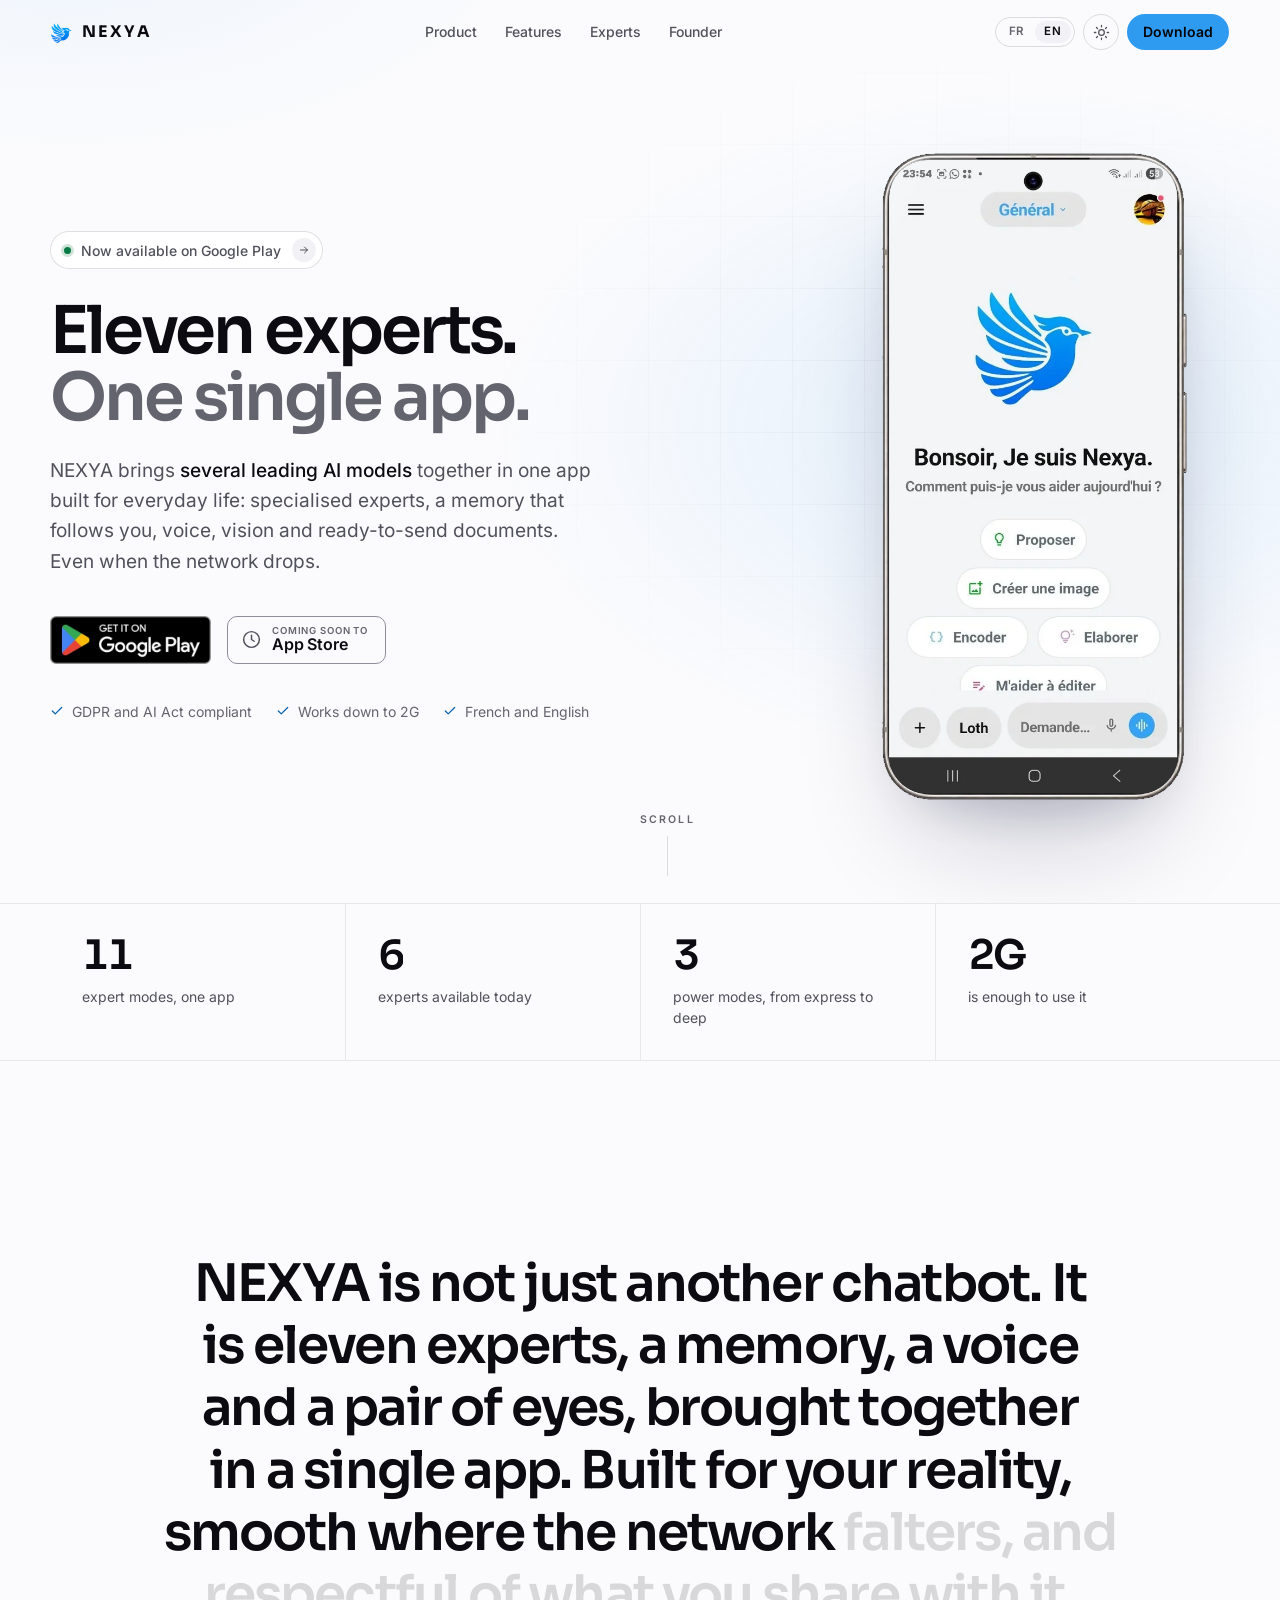
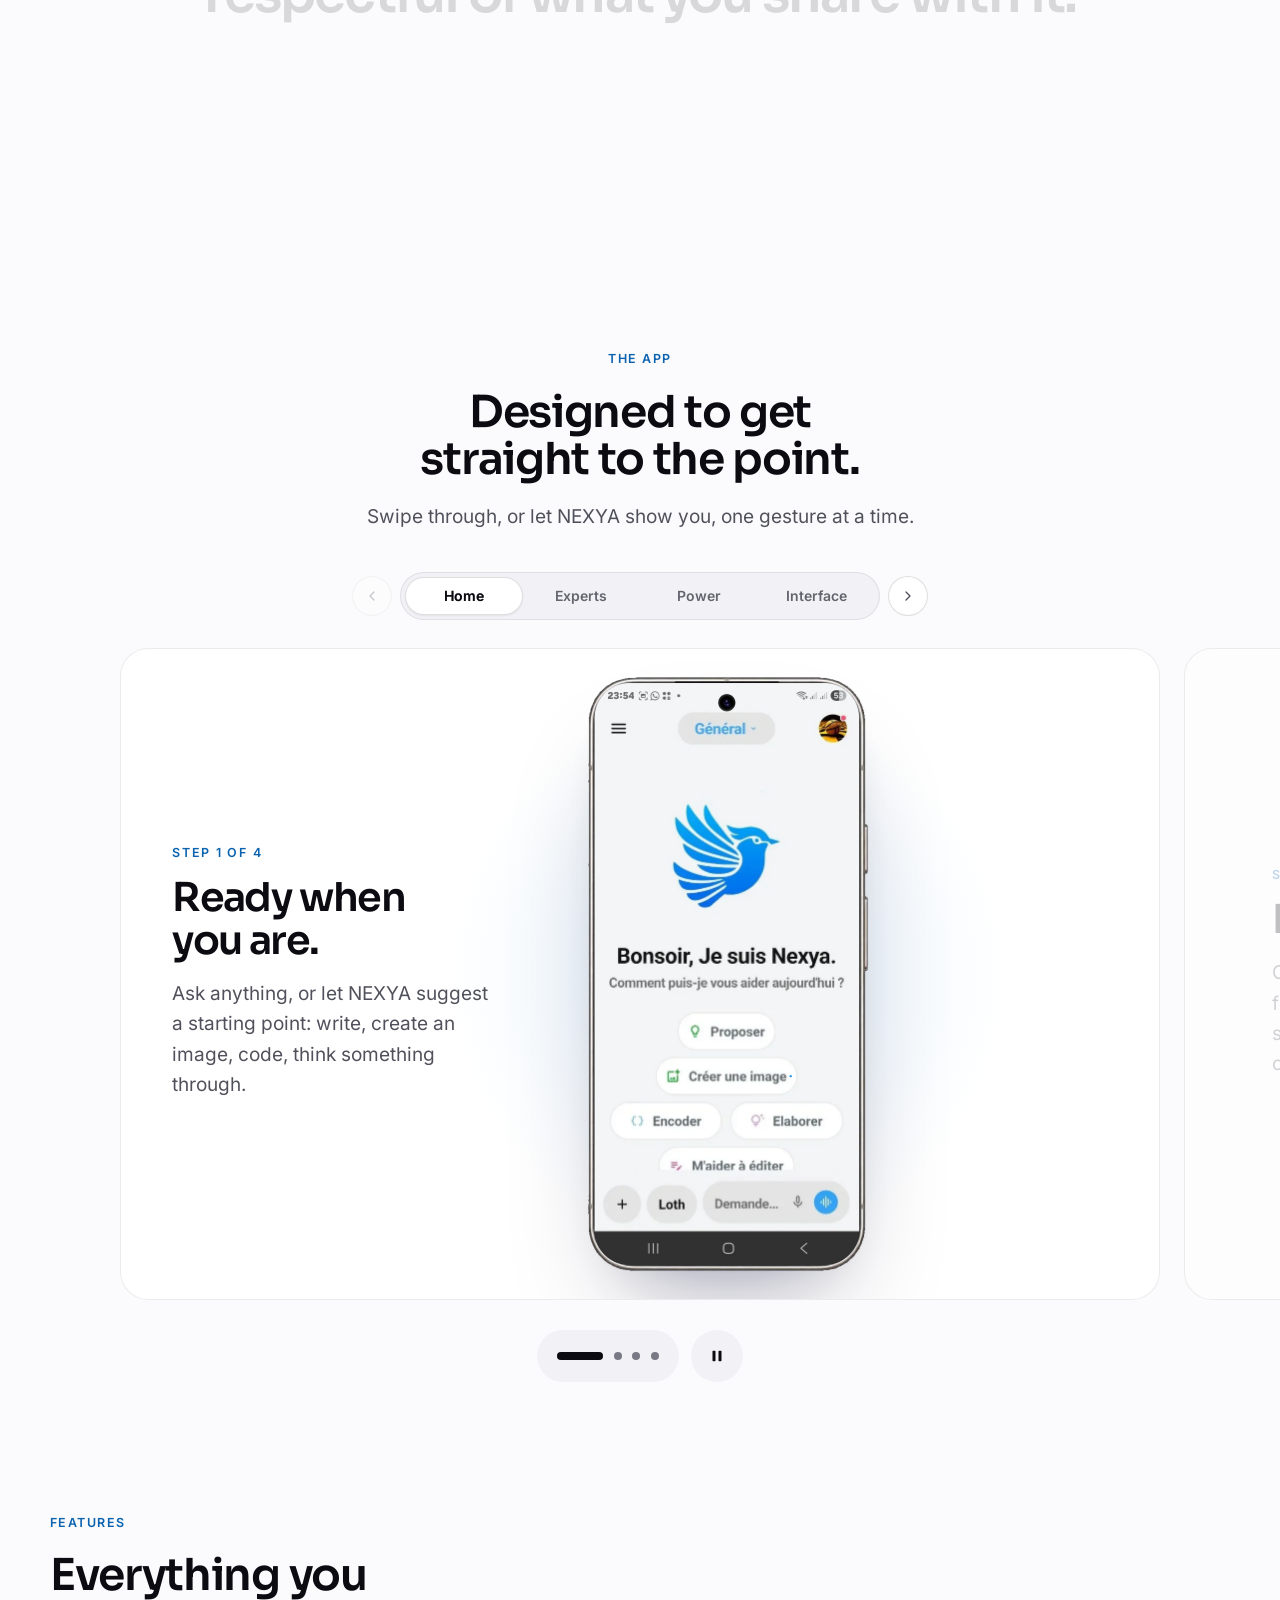
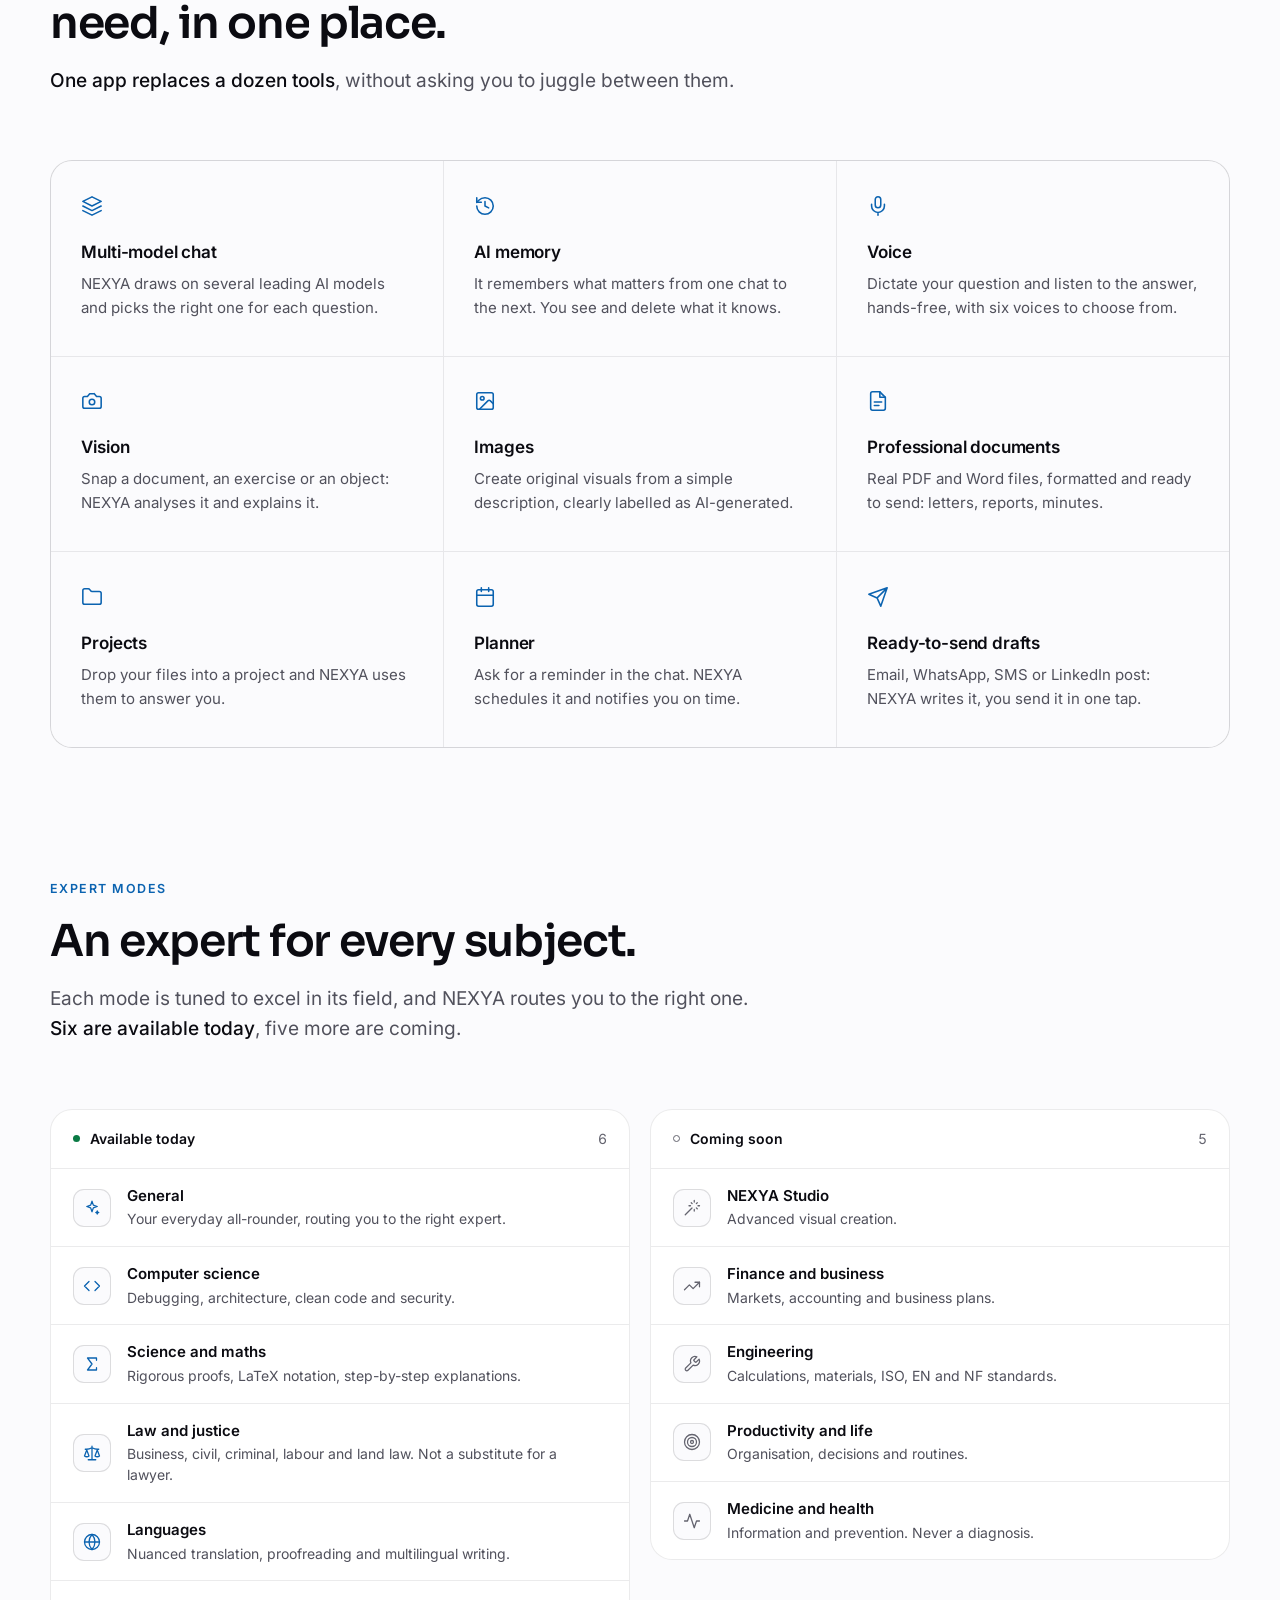
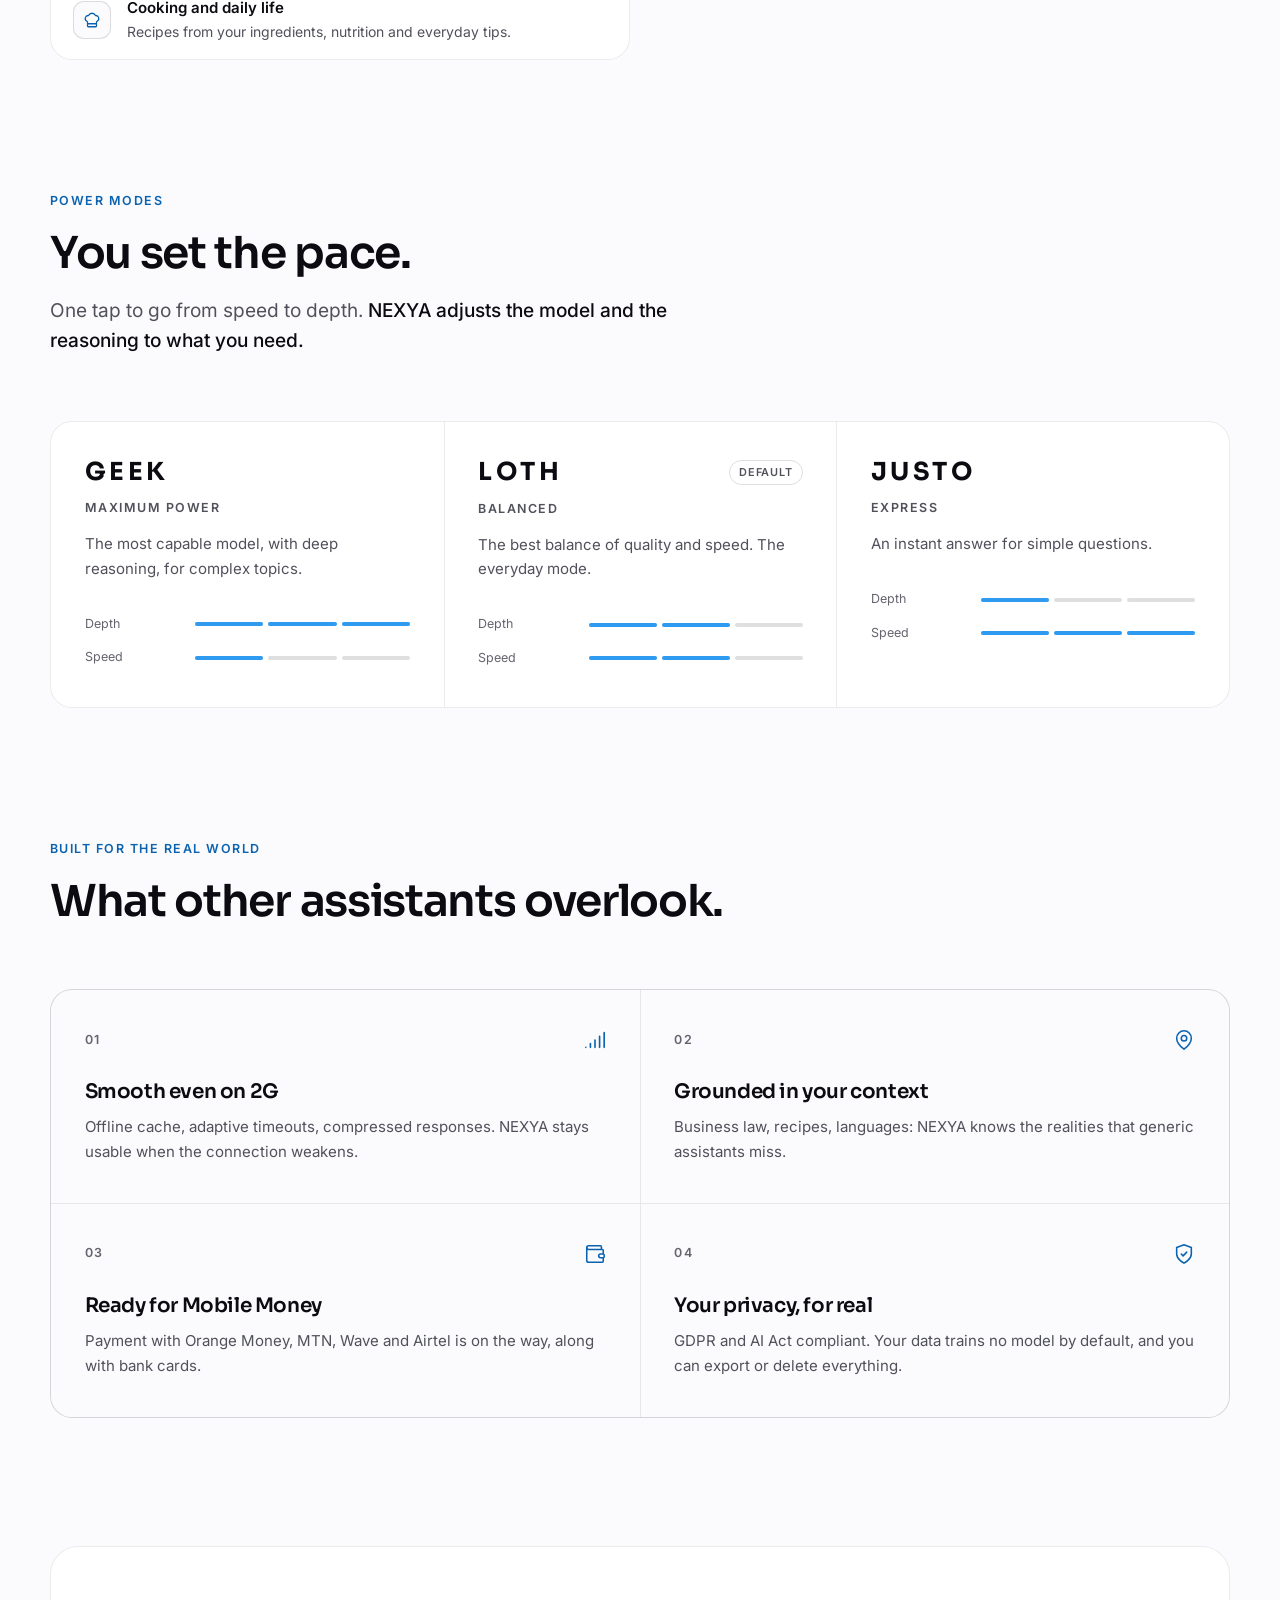
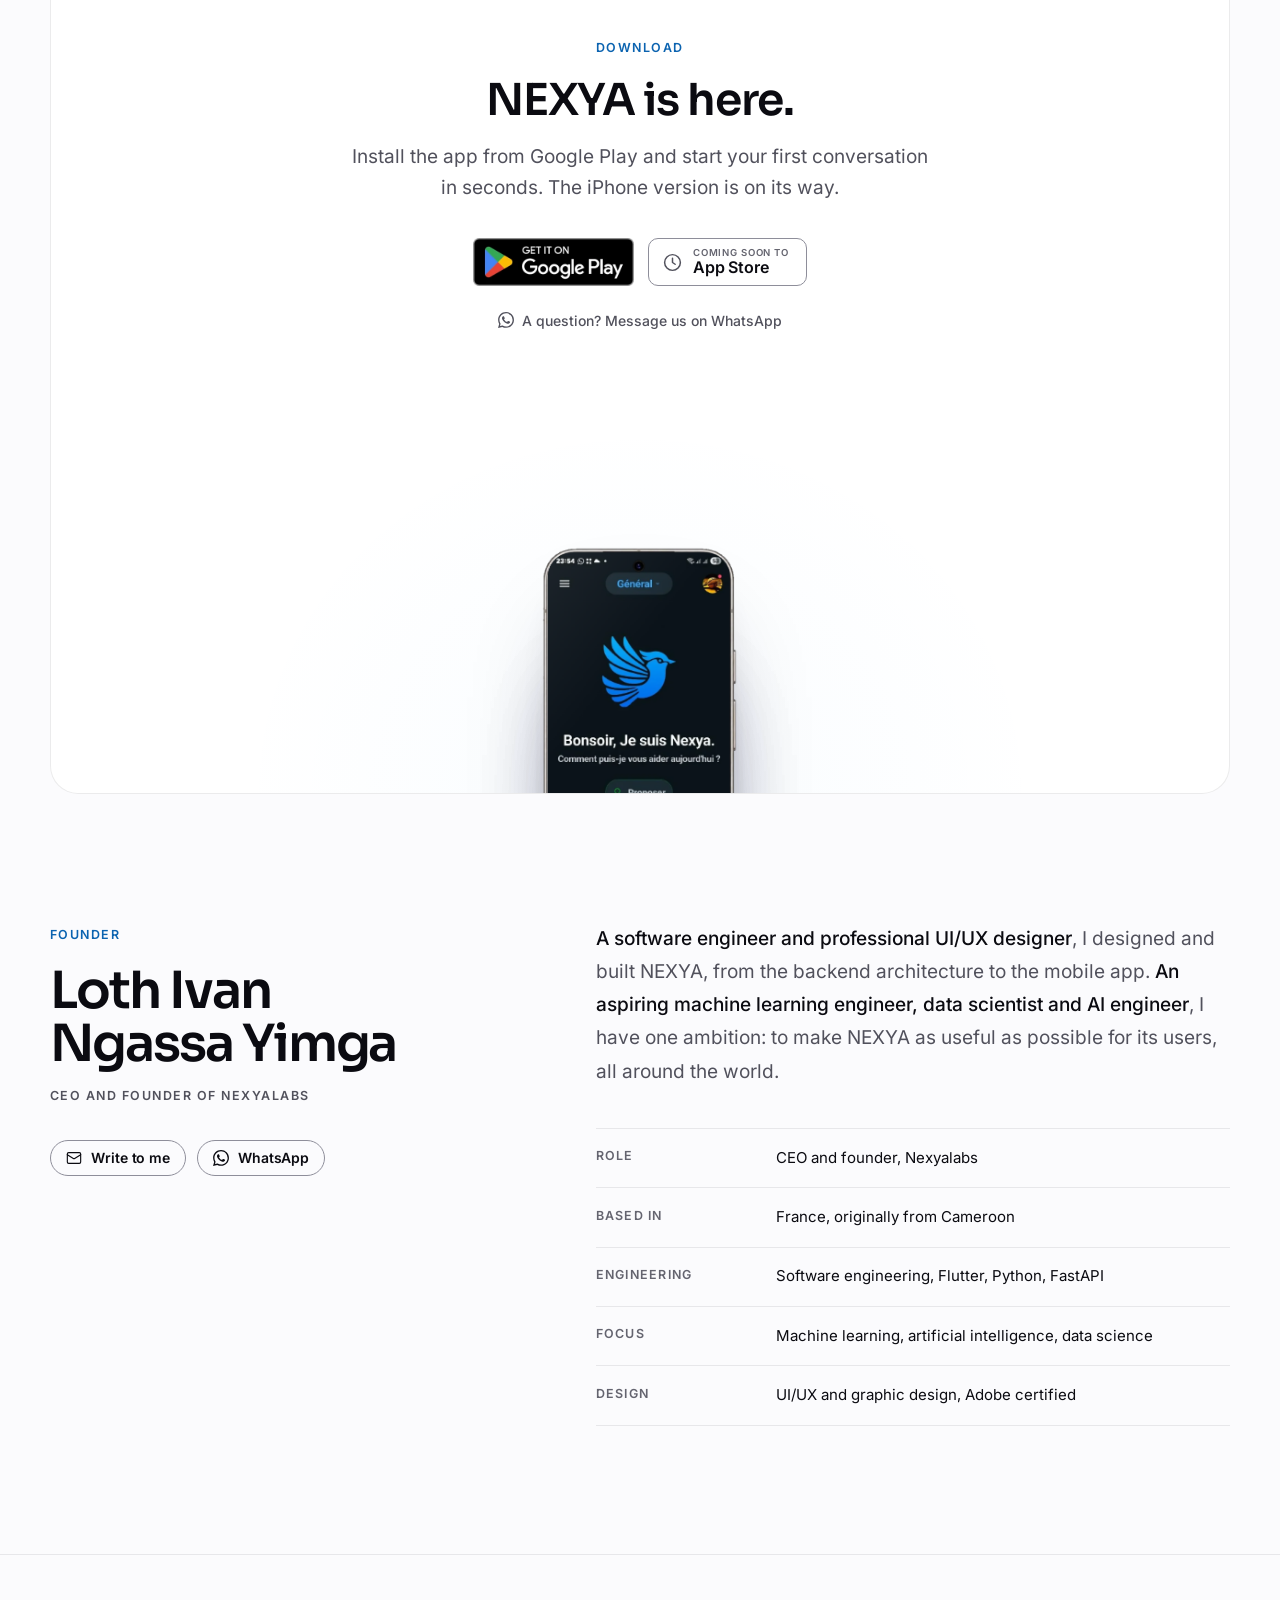
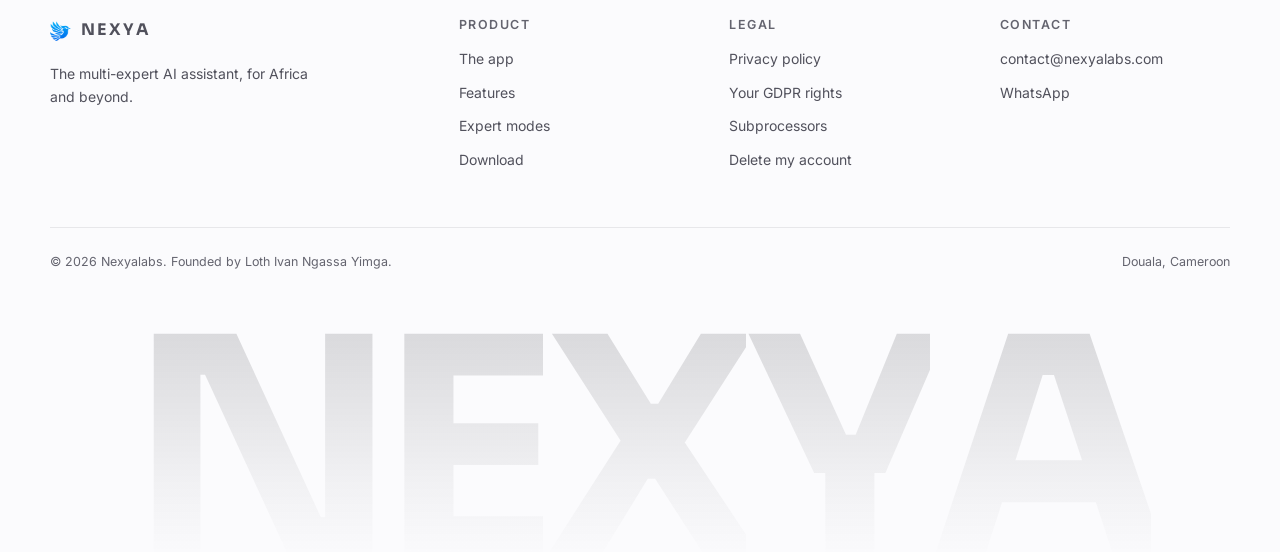
==== commit 978026b2: "Galerie : étape validée vers la carte d'arrivée, grands téléphones en paysage - Au relâchement du do" ====
--- a/en/index.html
+++ b/en/index.html
@@ -482,12 +482,17 @@
   .founder{grid-template-columns:1fr}
   .founder__id{position:static}
 }
-@media (max-width:900px) and (max-height:500px) and (orientation:landscape){
+/* Telephone tenu en paysage, y compris les grands modeles de plus de 900 px de large */
+@media (orientation:landscape) and (max-height:500px) and (pointer:coarse),(orientation:landscape) and (max-height:500px) and (max-width:900px){
   .gal__view{--ch:max(240px,calc(100svh - 92px))}
   @supports not (height:1svh){ .gal__view{--ch:max(240px,calc(100vh - 92px))} }
-  .gal__card{grid-template-columns:minmax(0,1fr) minmax(0,1fr);grid-template-rows:minmax(0,1fr);text-align:left}
+  .gal__card{height:var(--ch);grid-template-columns:minmax(0,1fr) minmax(0,1fr);grid-template-rows:minmax(0,1fr);text-align:left}
   .gal__txt{align-self:center;min-height:0;padding:0 8px 0 28px}
-  .gal__stage{align-items:center;padding:12px 0}
+  .gal__step,.gal__desc{display:none}
+  .gal__sub{display:block;margin-top:.3rem;font-size:var(--fs-sm);line-height:1.4;color:var(--text-2)}
+  .gal__stage{align-items:center;justify-content:center;padding:12px 0}
+  .gal__phone{margin-left:0}
+  .gal__glow{left:50%;top:50%}
 }
 @media (max-width:640px){
   .grid9,.why{grid-template-columns:1fr}
@@ -1116,6 +1121,7 @@
   var userPaused=reduce.matches,ended=false,hovering=false,focusIn=false,inView=false,started=false;
   var touched=false,touching=false,wheeling=false,nudging=false,nudged=false,replayNext=false,announce=false;
   var animId=0,animTo=-1,settleT=0,wheelT=0,tipT=0,nudgeT=0,fxTick=false,spent=null,tx=0,ty=0,axis=0,prevDis=null,nextDis=null;
+  var snapT=-1,snapAPI=false,lastS=0,vel=0;
   var SCRIM=.54,START=[0,0,1,2],END=[0,1,2,3];
   var DWELL=[5200,5400,6200,6600];               /* temps passe sur chaque carte en lecture automatique */
   var RING=[[49.4,7.7],[10.4,6.9],[42,76],null];  /* la ou le doigt touchera a l'etape suivante */
@@ -1313,10 +1319,14 @@
       ph.txt.style.opacity=m?(1-.55*a).toFixed(3):'';
     });
     if(active>-1&&Math.abs(p-active)>.02)phones[active].hideNotes();
-    /* l'etape change des que le doigt quitte l'ecran : le geste part pendant que la carte s'aimante */
-    if(started&&r!==active&&!nudging){
-      if(animId){if(r===animTo)activate(r)}
-      else if(!touching&&!wheeling)activate(r);
+    /* l'etape change des que le doigt quitte l'ecran, vers la carte ou l'aimantation va s'arreter :
+       cible annoncee par le navigateur (Chrome), sinon la plus proche si le mouvement y va bien */
+    if(started&&!nudging){
+      if(animId){if(r===animTo&&r!==active)activate(r)}
+      else if(!touching&&!wheeling){
+        var t=snapAPI&&snapT>-1?snapT:((r-p)*vel>=0||Math.abs(p-r)<.1?r:-1);
+        if(t>-1&&t!==active)activate(t);
+      }
     }
   }
   function onScroll(){
@@ -1330,13 +1340,14 @@
     if(k!==active)activate(k);else{announce=false;phones[k].showNotes()}
     sync();
   }
-  track.addEventListener('scroll',onScroll,{passive:true});
+  track.addEventListener('scroll',function(){var x=track.scrollLeft;if(x!==lastS){vel=x-lastS;lastS=x}onScroll()},{passive:true});
+  track.addEventListener('scrollsnapchanging',function(e){var k=cardEls.indexOf(e.snapTargetInline);if(k>-1){snapAPI=true;snapT=k;onScroll()}});
   if('onscrollend' in window)track.addEventListener('scrollend',function(){clearTimeout(settleT);settle()});
 
   /* ----- Defilement programme, doux, sans combattre l'aimantation ----- */
   function cancelAnim(){if(animId){cancelAnimationFrame(animId);animId=0;animTo=-1;nudging=false;replayNext=false;track.classList.remove('is-free')}}
   function scrollAnim(to,dur,done){
-    cancelAnim();
+    cancelAnim();snapT=-1;
     var from=track.scrollLeft,dist=to-from,t0=performance.now();
     if(!moving()||Math.abs(dist)<1){track.scrollLeft=to;if(done)done();return}
     track.classList.add('is-free');
@@ -1362,7 +1373,7 @@
     o=o||{};
     if(k===active&&!o.again){announce=false;return}
     var prev=active,fwd=prev<0||k>prev,m=moving(),ph=phones[k];
-    active=k;started=true;
+    active=k;started=true;snapT=-1;
     if(k<N-1)ended=false;
     tabs.forEach(function(t,i){t.setAttribute('aria-current',String(i===k))});
     dots.forEach(function(d,i){d.setAttribute('aria-current',String(i===k))});
@@ -1465,7 +1476,7 @@
     }
     userPaused=!userPaused;sync();
   });
-  track.addEventListener('touchstart',function(e){var t=e.touches[0];tx=t.clientX;ty=t.clientY;axis=0;touching=true;sync()},{passive:true});
+  track.addEventListener('touchstart',function(e){var t=e.touches[0];tx=t.clientX;ty=t.clientY;axis=0;snapT=-1;vel=0;touching=true;sync()},{passive:true});
   /* l'axe du geste se decide une fois : seul un geste horizontal prend la main sur la galerie */
   track.addEventListener('touchmove',function(e){
     if(axis)return;
@@ -1478,8 +1489,9 @@
   track.addEventListener('touchend',release,{passive:true});
   track.addEventListener('touchcancel',release,{passive:true});
   track.addEventListener('wheel',function(e){
-    if(Math.abs(e.deltaX)<=Math.abs(e.deltaY))return;
-    wheeling=true;clearTimeout(wheelT);wheelT=setTimeout(function(){wheeling=false;onScroll()},200);
+    if(!(Math.abs(e.deltaX)>Math.abs(e.deltaY)||(e.shiftKey&&!e.deltaX&&e.deltaY)))return;
+    if(!wheeling)snapT=-1;
+    wheeling=true;clearTimeout(wheelT);wheelT=setTimeout(function(){wheeling=false},200);
     manual();
   },{passive:true});
   track.addEventListener('keydown',function(e){
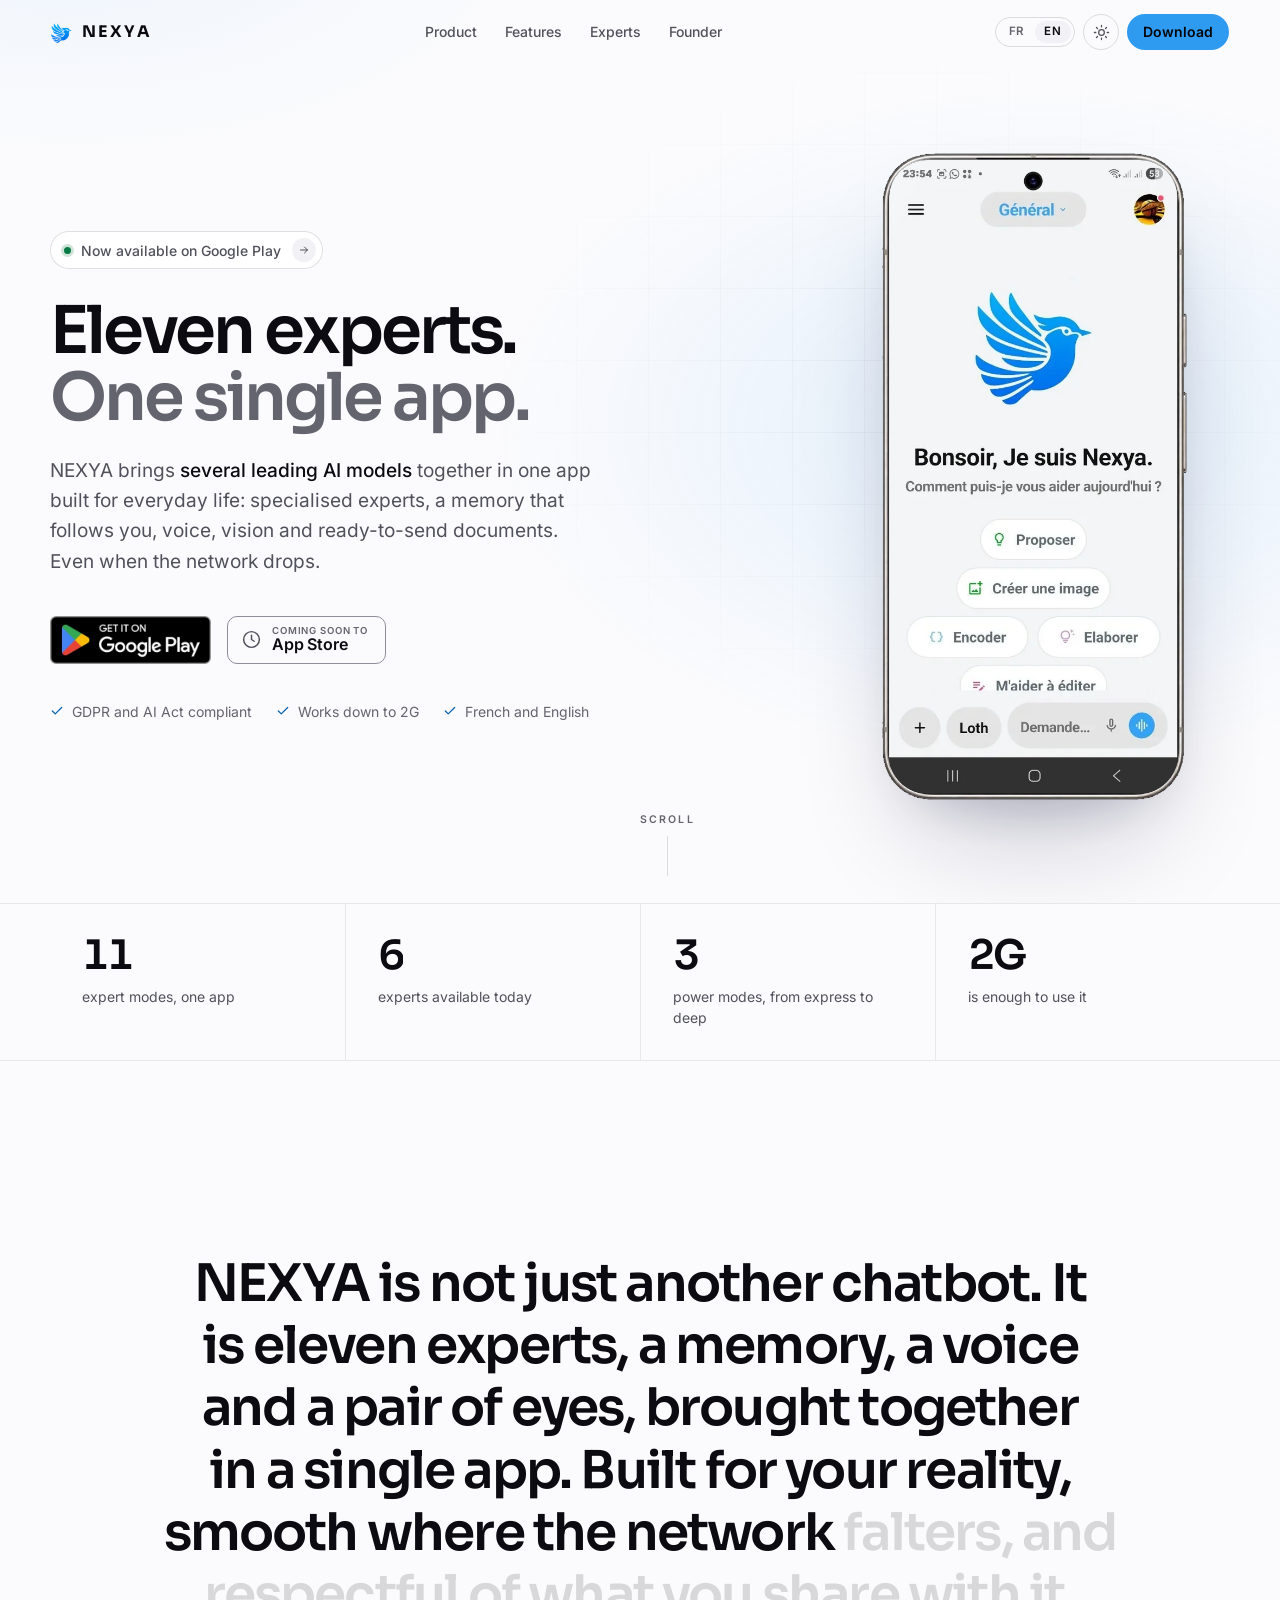
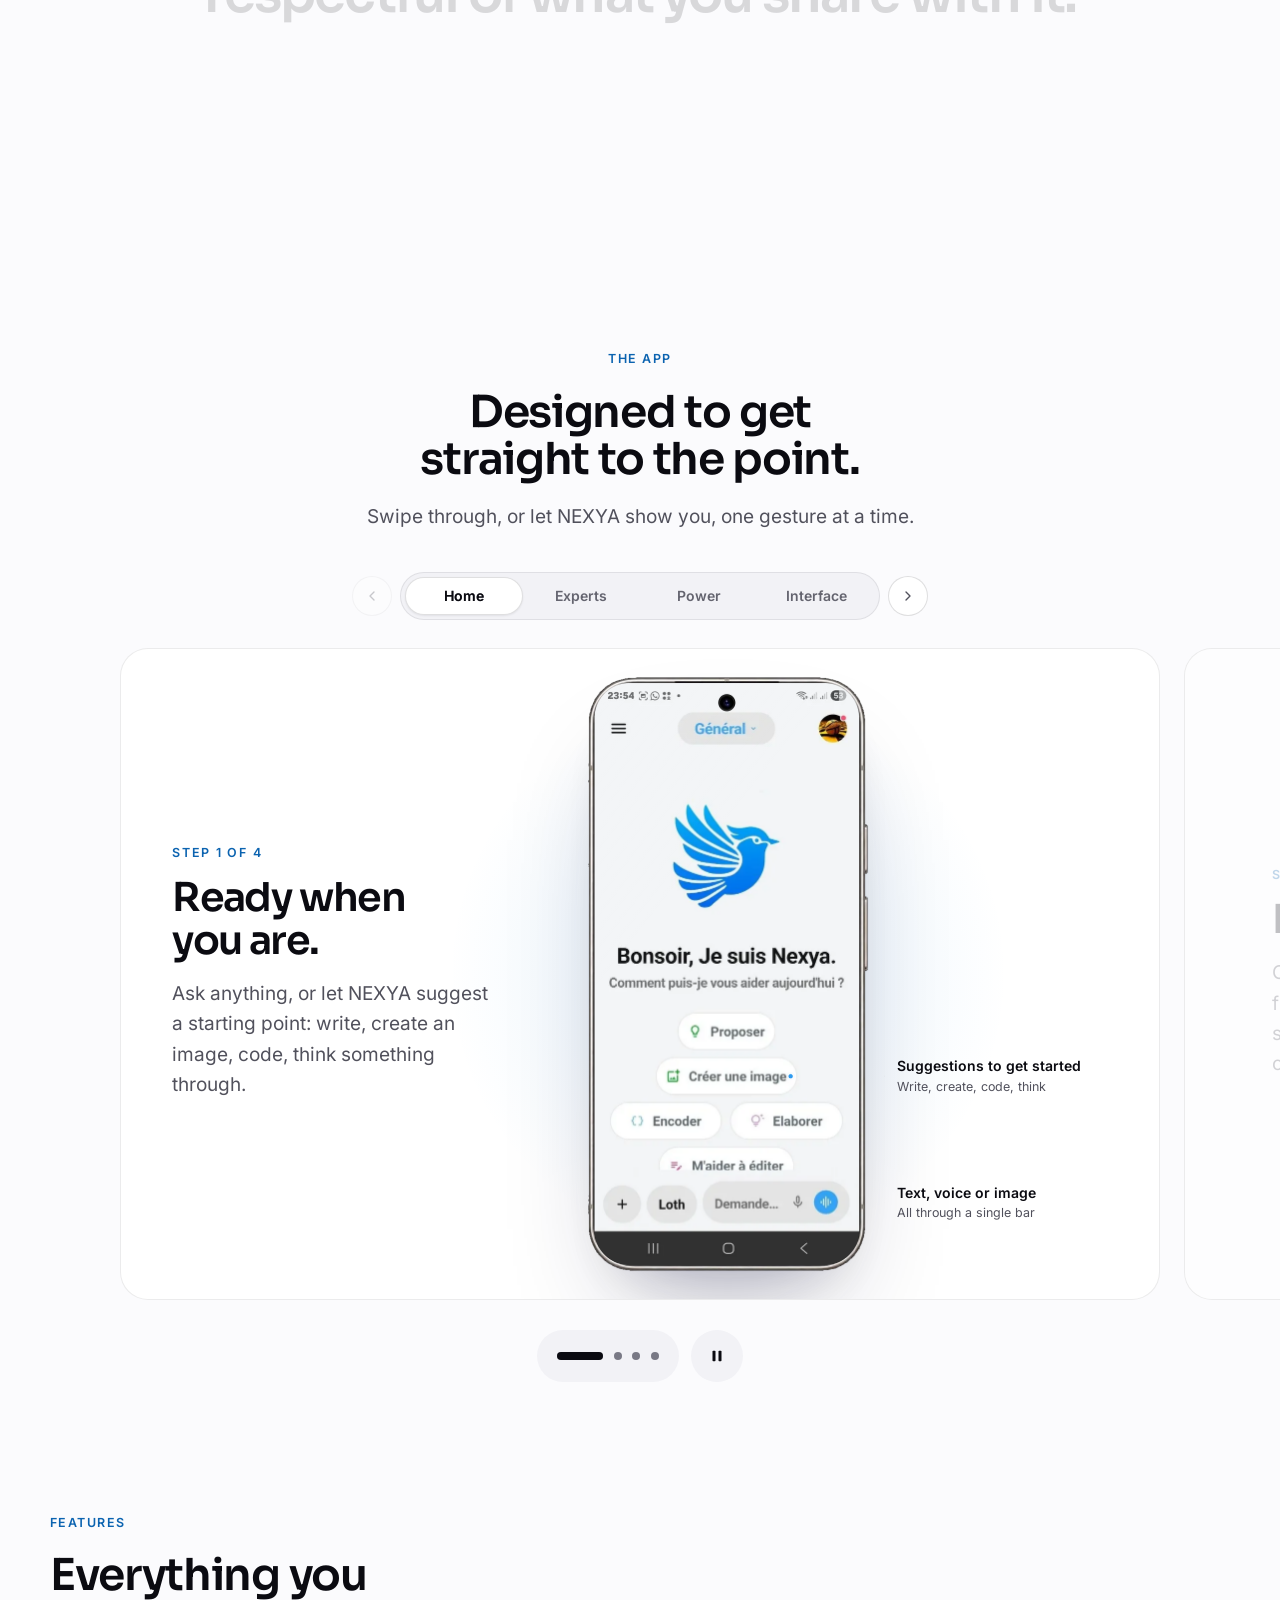
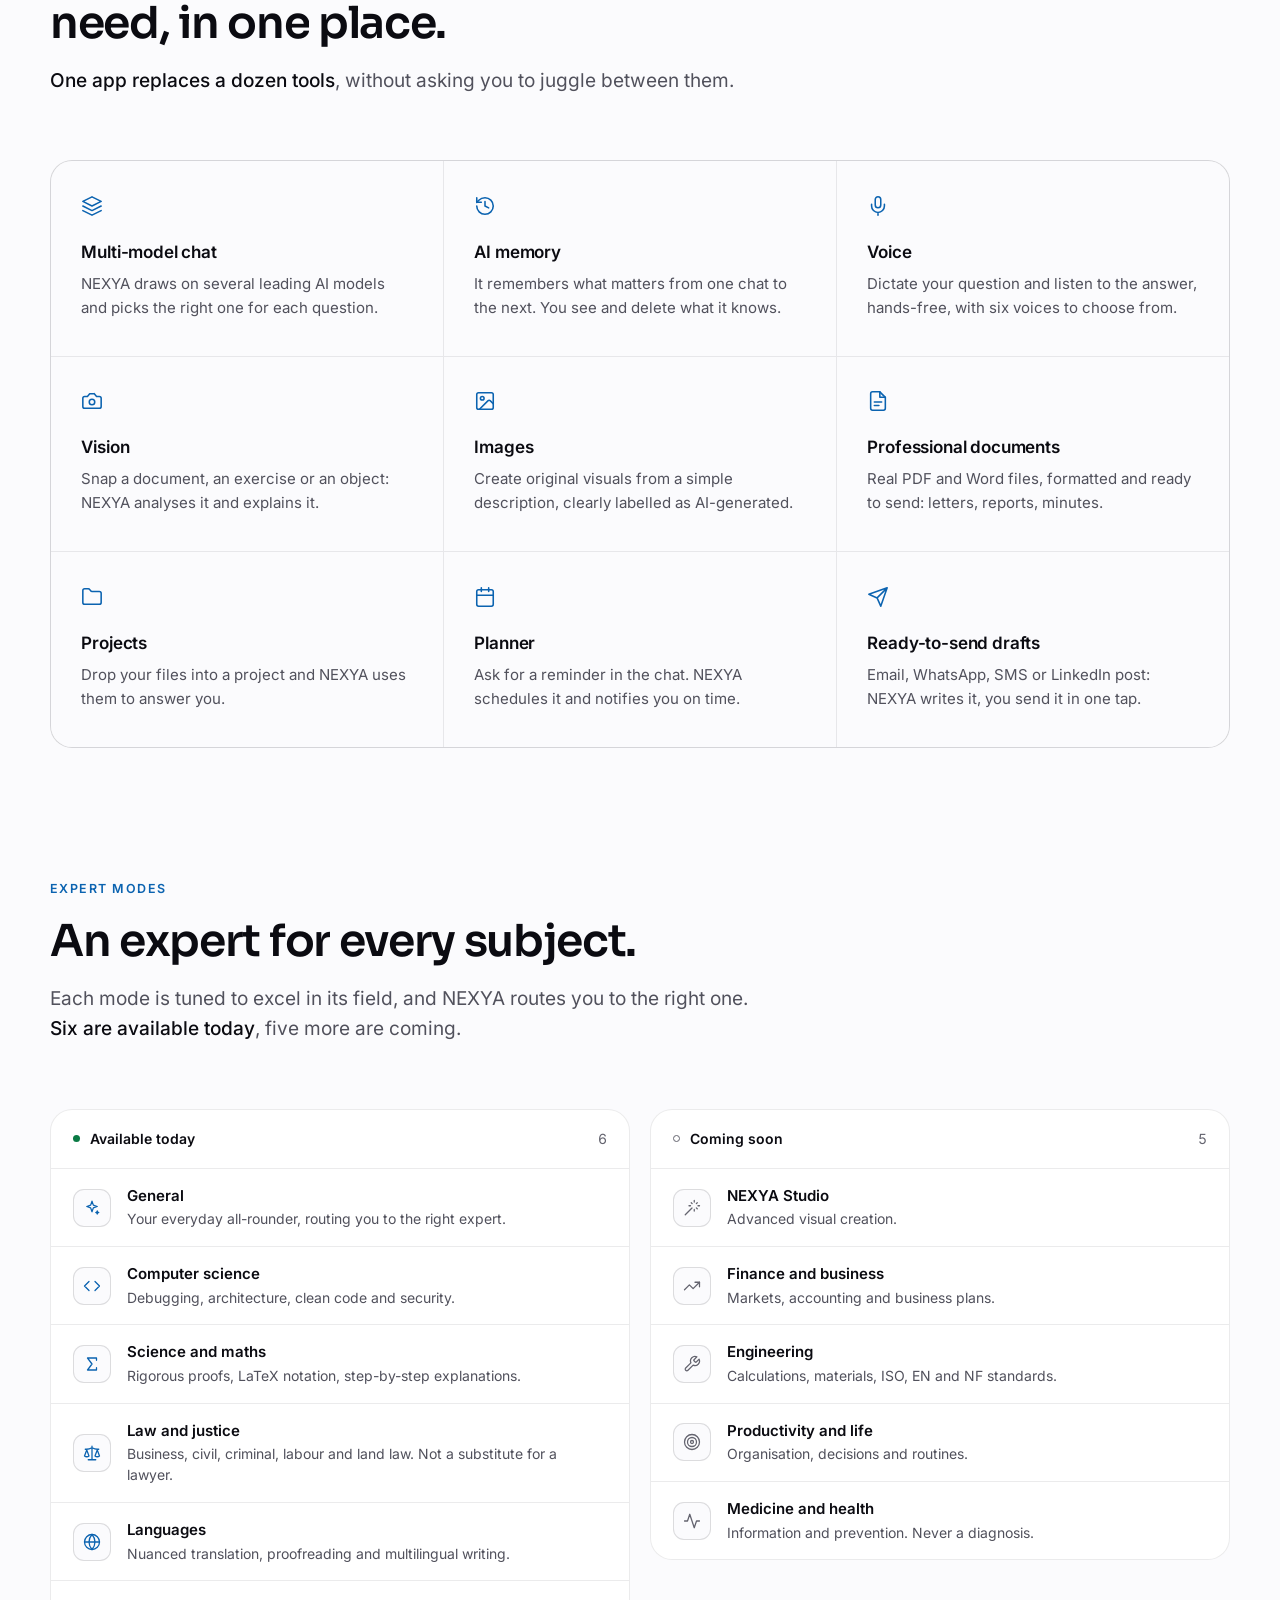
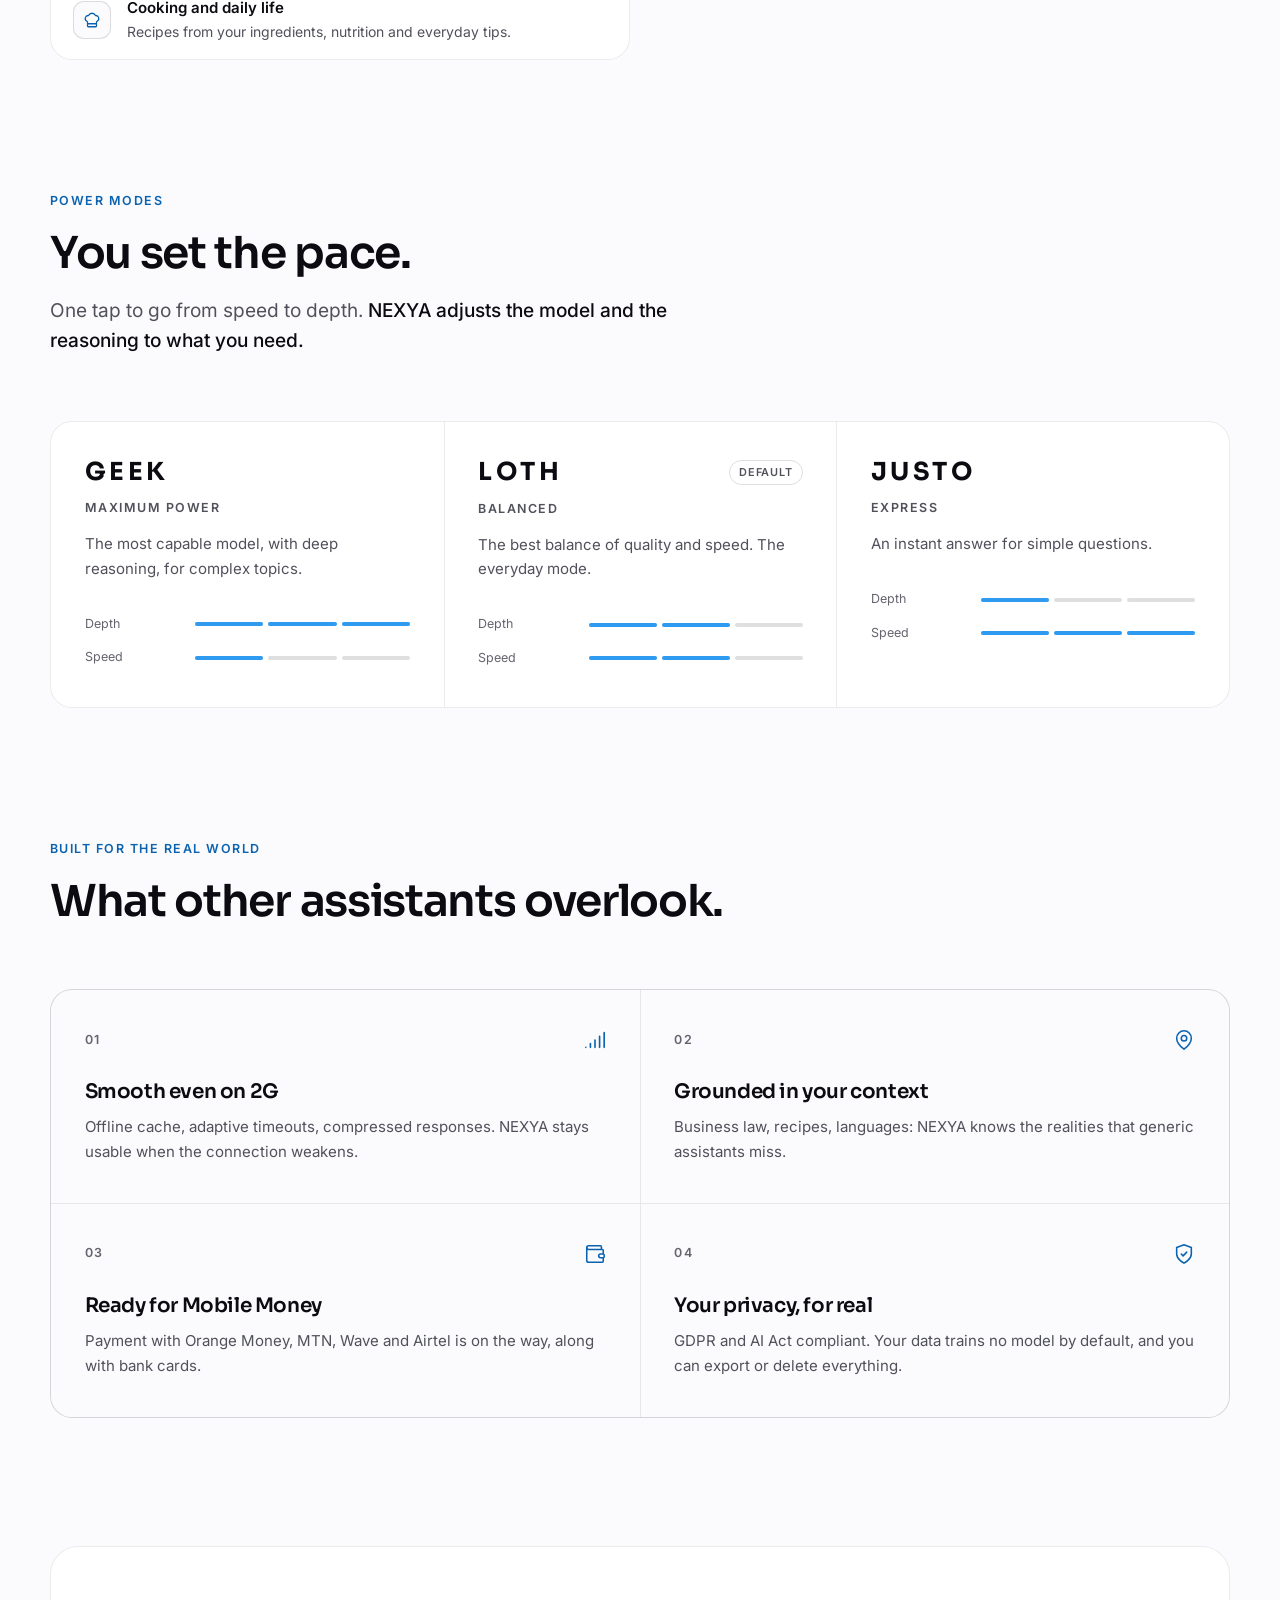
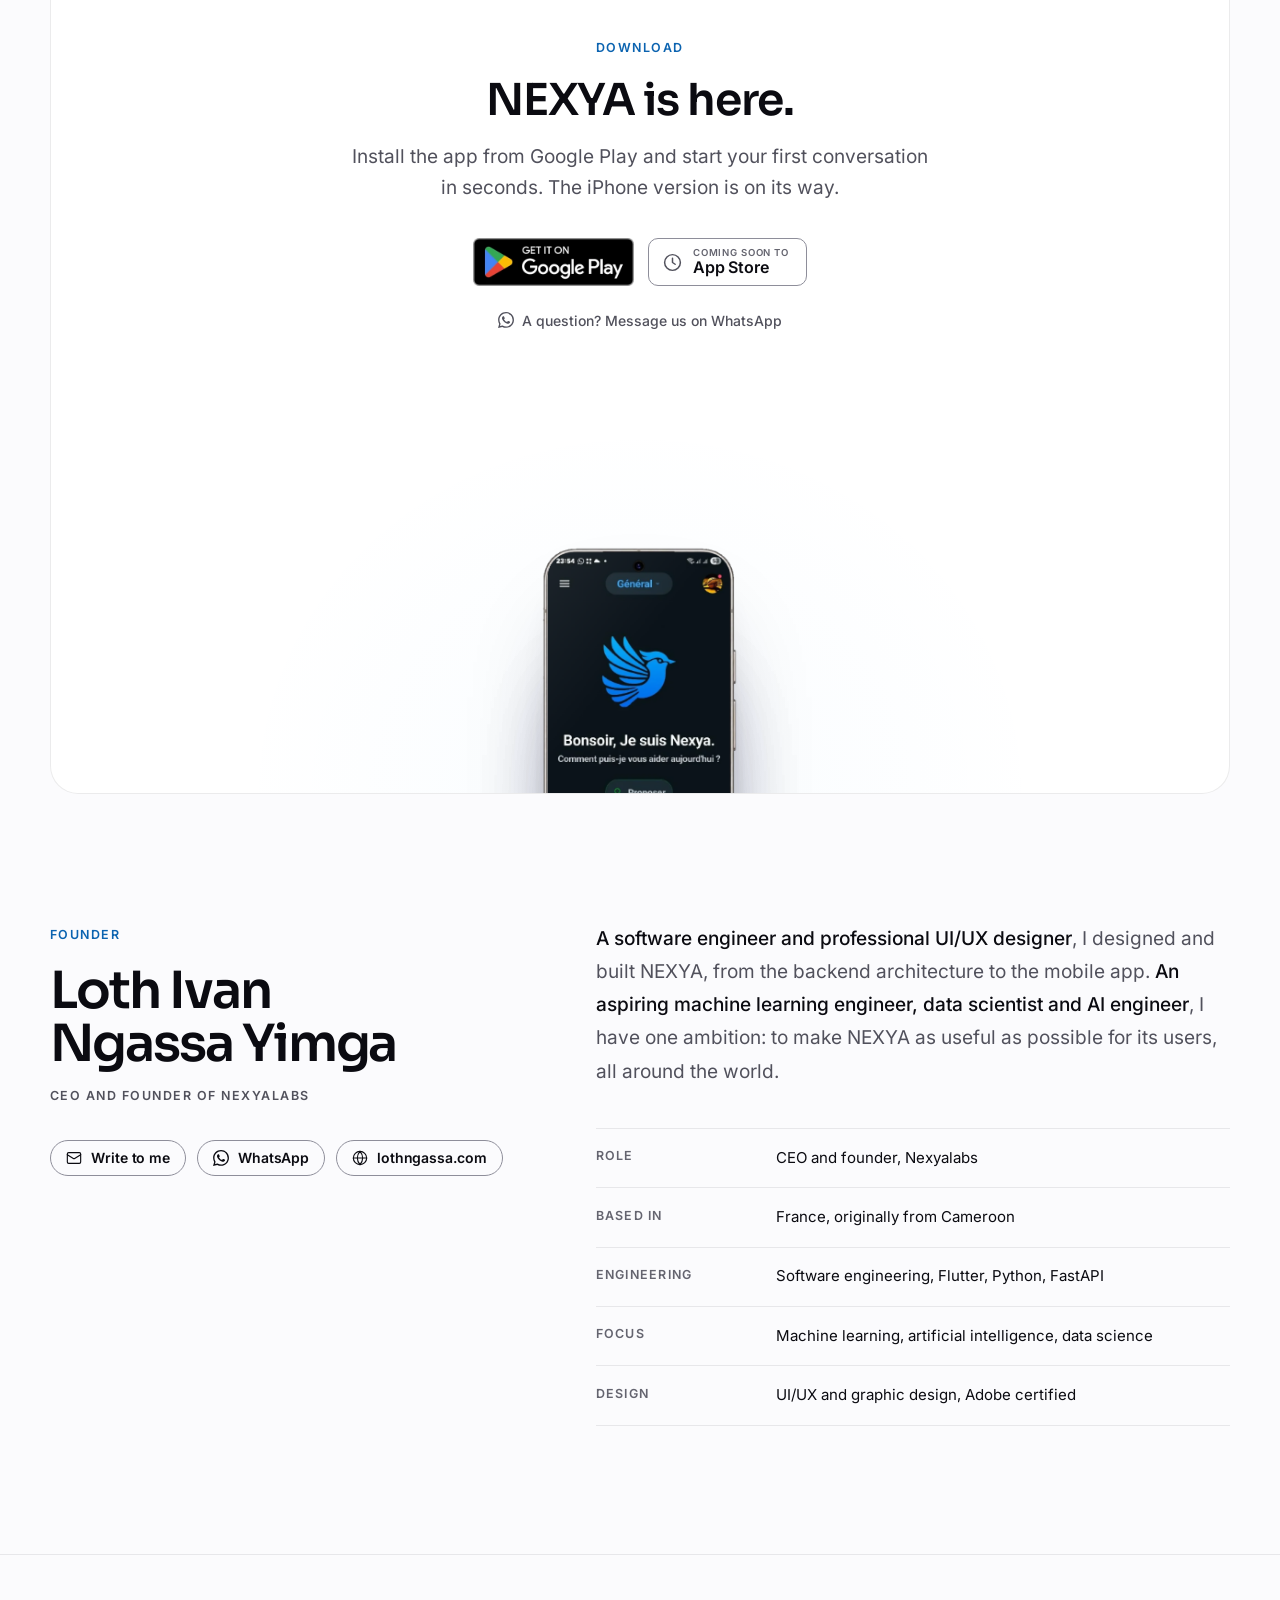
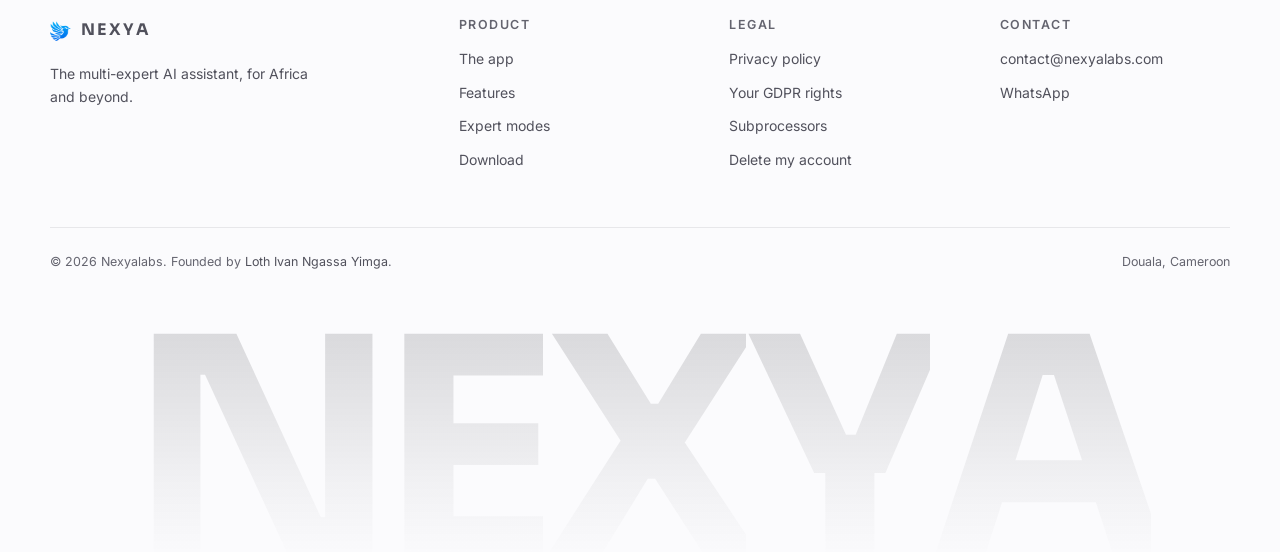
==== commit f0e93346: "Fondateur : lien vers lothngassa.com (fiche, pied de page, données d'identité, llms.txt)" ====
--- a/en/index.html
+++ b/en/index.html
@@ -83,8 +83,10 @@
       "name": "Loth Ivan Ngassa Yimga",
       "givenName": "Loth Ivan",
       "familyName": "Ngassa Yimga",
-      "alternateName": ["Loth Ngassa", "Ivan Ngassa", "Loth Ivan Ngassa"],
-      "url": "https://nexyalabs.com/#fondateur",
+      "alternateName": ["Loth Ngassa", "Loth Ngassa Yimga", "Loth Ivan Ngassa", "Ivan Ngassa", "Loth Ivan"],
+      "url": "https://lothngassa.com/",
+      "mainEntityOfPage": "https://lothngassa.com/bio/",
+      "sameAs": ["https://lothngassa.com/", "https://www.linkedin.com/in/loth-ngassa-65b5853b9", "https://github.com/lothngassa"],
       "jobTitle": "CEO et Fondateur de Nexyalabs",
       "description": "Loth Ivan Ngassa Yimga est un ingénieur logiciel camerounais, CEO et fondateur de Nexyalabs et créateur de NEXYA AI, un assistant d'intelligence artificielle mobile multi-expert. Originaire du Cameroun et désormais basé en France, il est ingénieur logiciel et designer UI/UX professionnel certifié Adobe, et se forme pour devenir machine learning engineer, data scientist et ingénieur IA. Son ambition : rendre NEXYA le plus utile possible pour ses utilisateurs, partout dans le monde.",
       "disambiguatingDescription": "Cameroonian software engineer, CEO and founder of Nexyalabs and creator of the NEXYA AI app. Based in France. Software engineer and Adobe-certified professional UI/UX designer, training to become a machine learning engineer, data scientist and AI engineer.",
@@ -914,6 +916,7 @@
       <div class="founder__links" data-reveal style="--d:4">
         <a class="btn btn--ghost btn--sm" href="mailto:contact@nexyalabs.com"><svg aria-hidden="true"><use href="#i-mail"/></svg><span>Write to me</span></a>
         <a class="btn btn--ghost btn--sm" href="https://wa.me/237673158050" rel="noopener"><svg aria-hidden="true"><use href="#i-wa"/></svg>WhatsApp</a>
+        <a class="btn btn--ghost btn--sm" href="https://lothngassa.com/en/" rel="me noopener"><svg aria-hidden="true"><use href="#i-globe"/></svg>lothngassa.com</a>
       </div>
     </div>
     <div data-reveal style="--d:2">
@@ -966,7 +969,7 @@
       </div>
     </div>
     <div class="footer__bottom">
-      <p>© 2026 Nexyalabs. Founded by Loth Ivan Ngassa Yimga.</p>
+      <p>© 2026 Nexyalabs. Founded by <a href="https://lothngassa.com/en/" rel="noopener">Loth Ivan Ngassa Yimga</a>.</p>
       <p>Douala, Cameroon</p>
     </div>
   </div>
